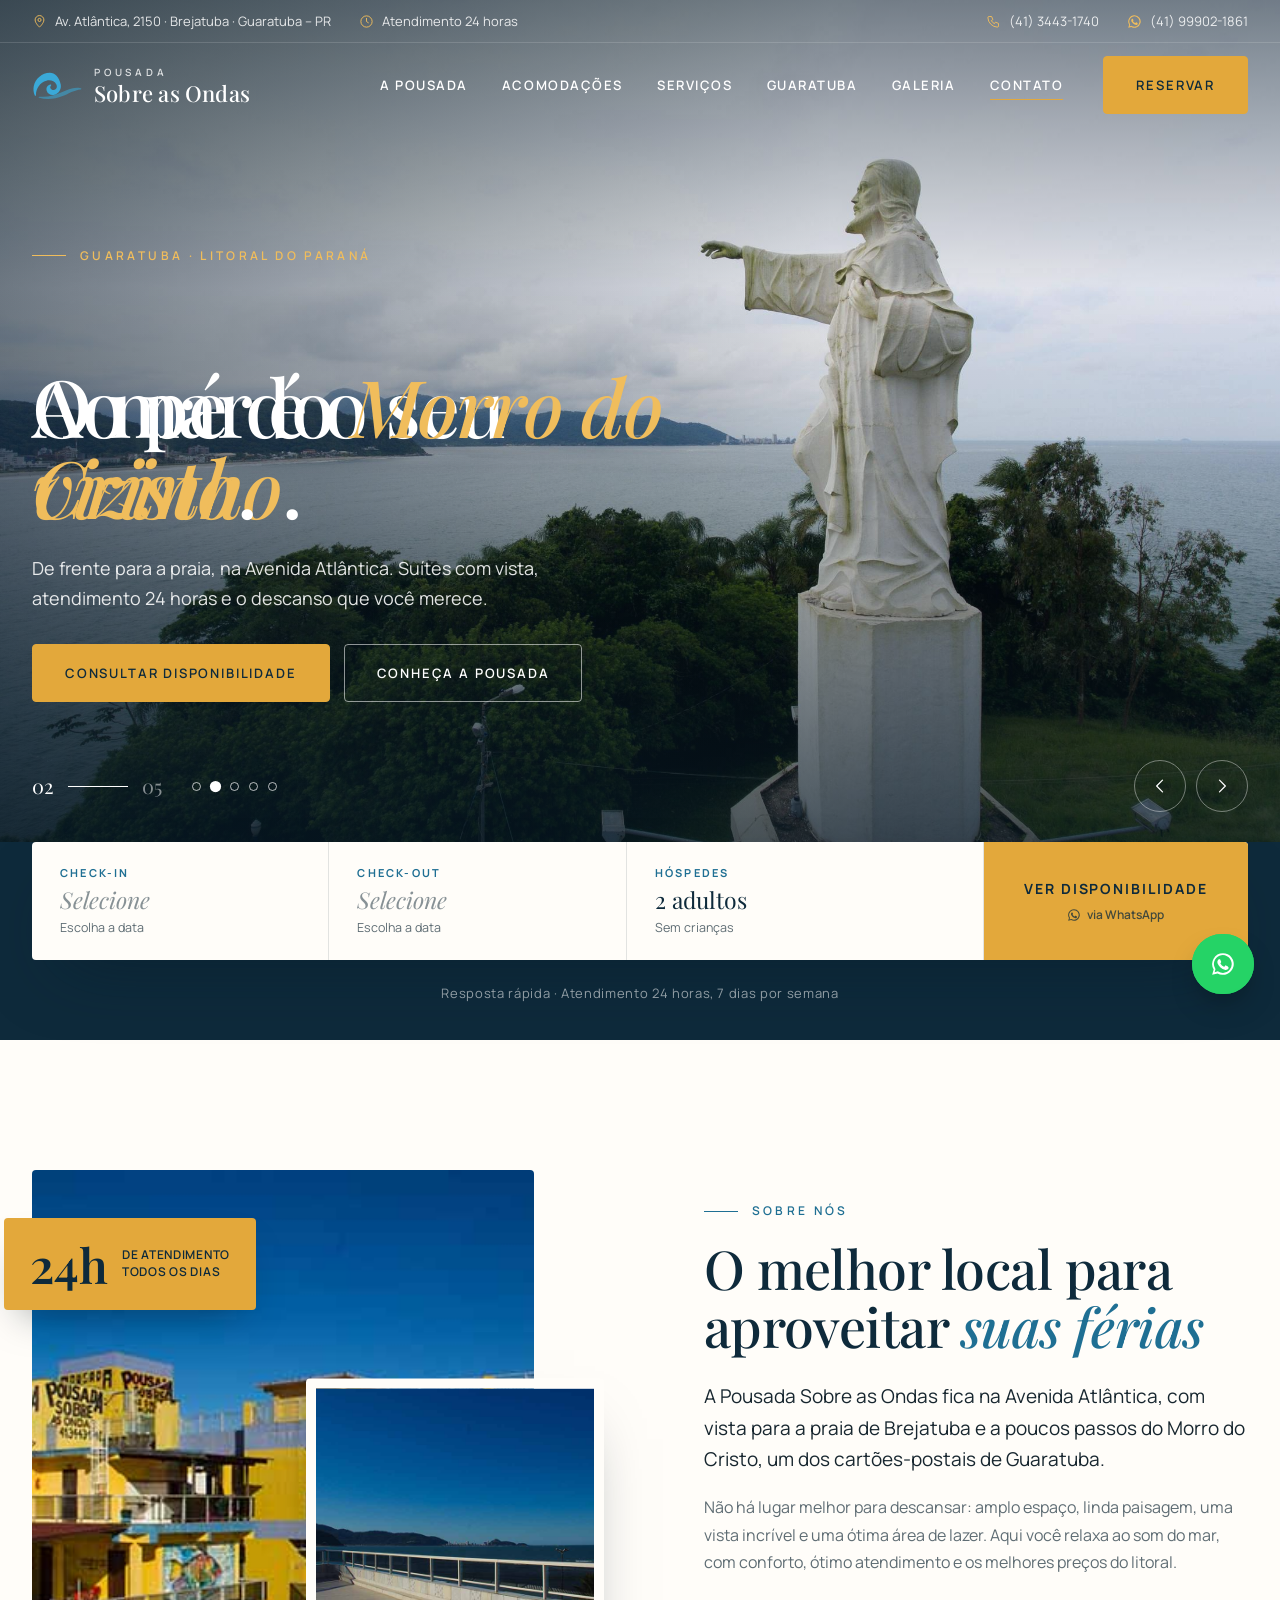
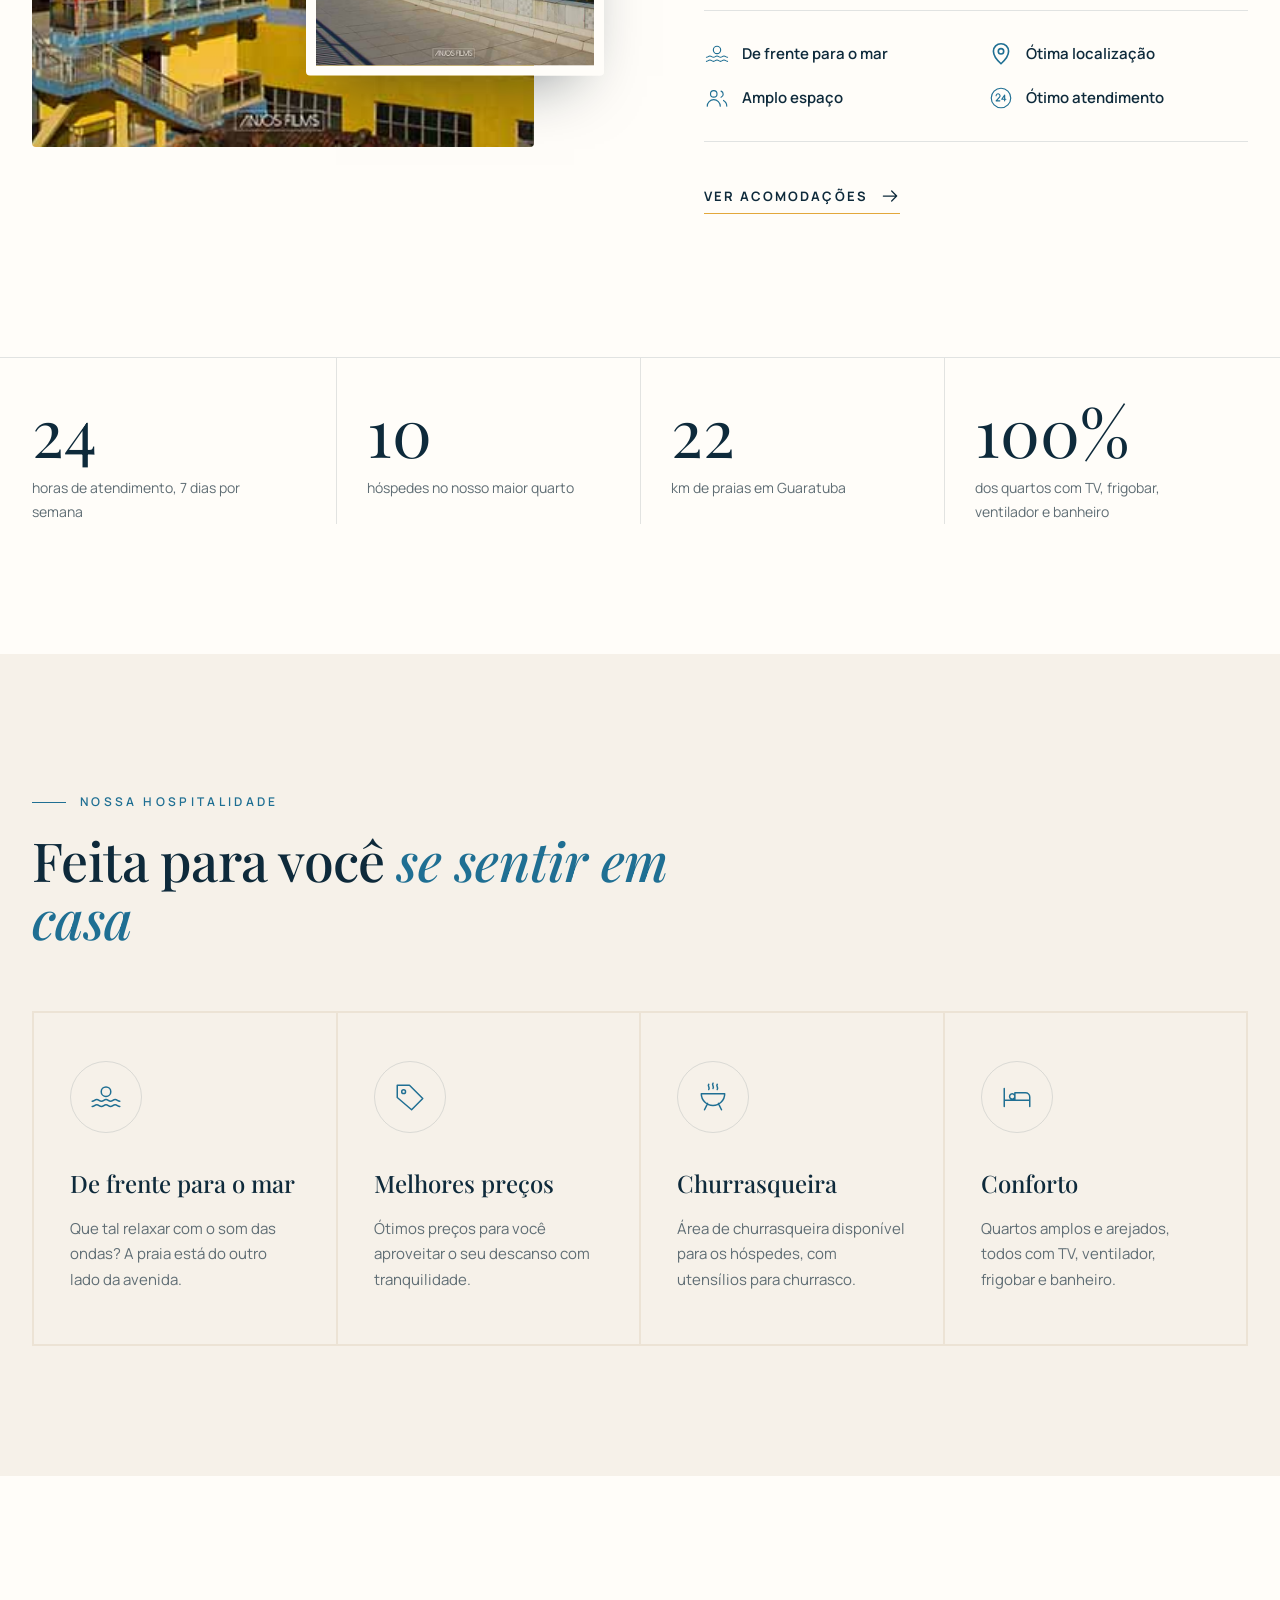
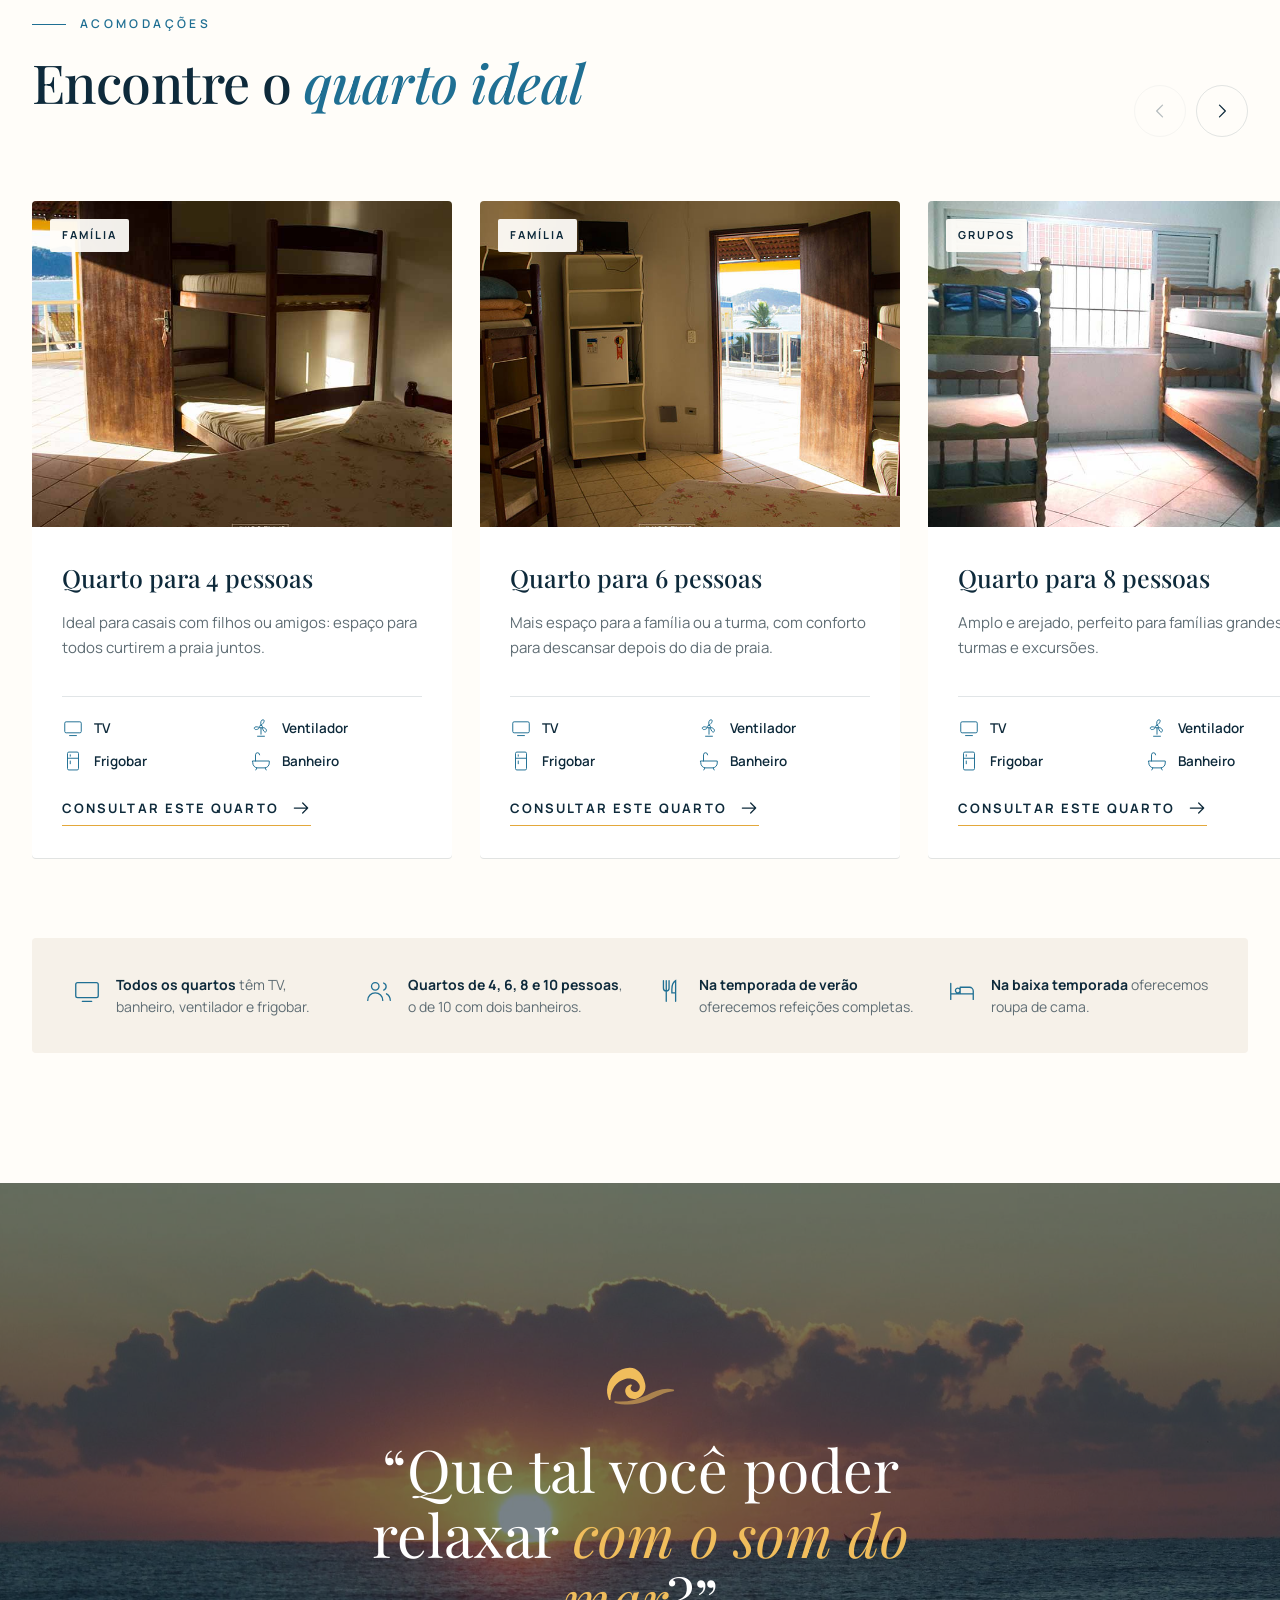
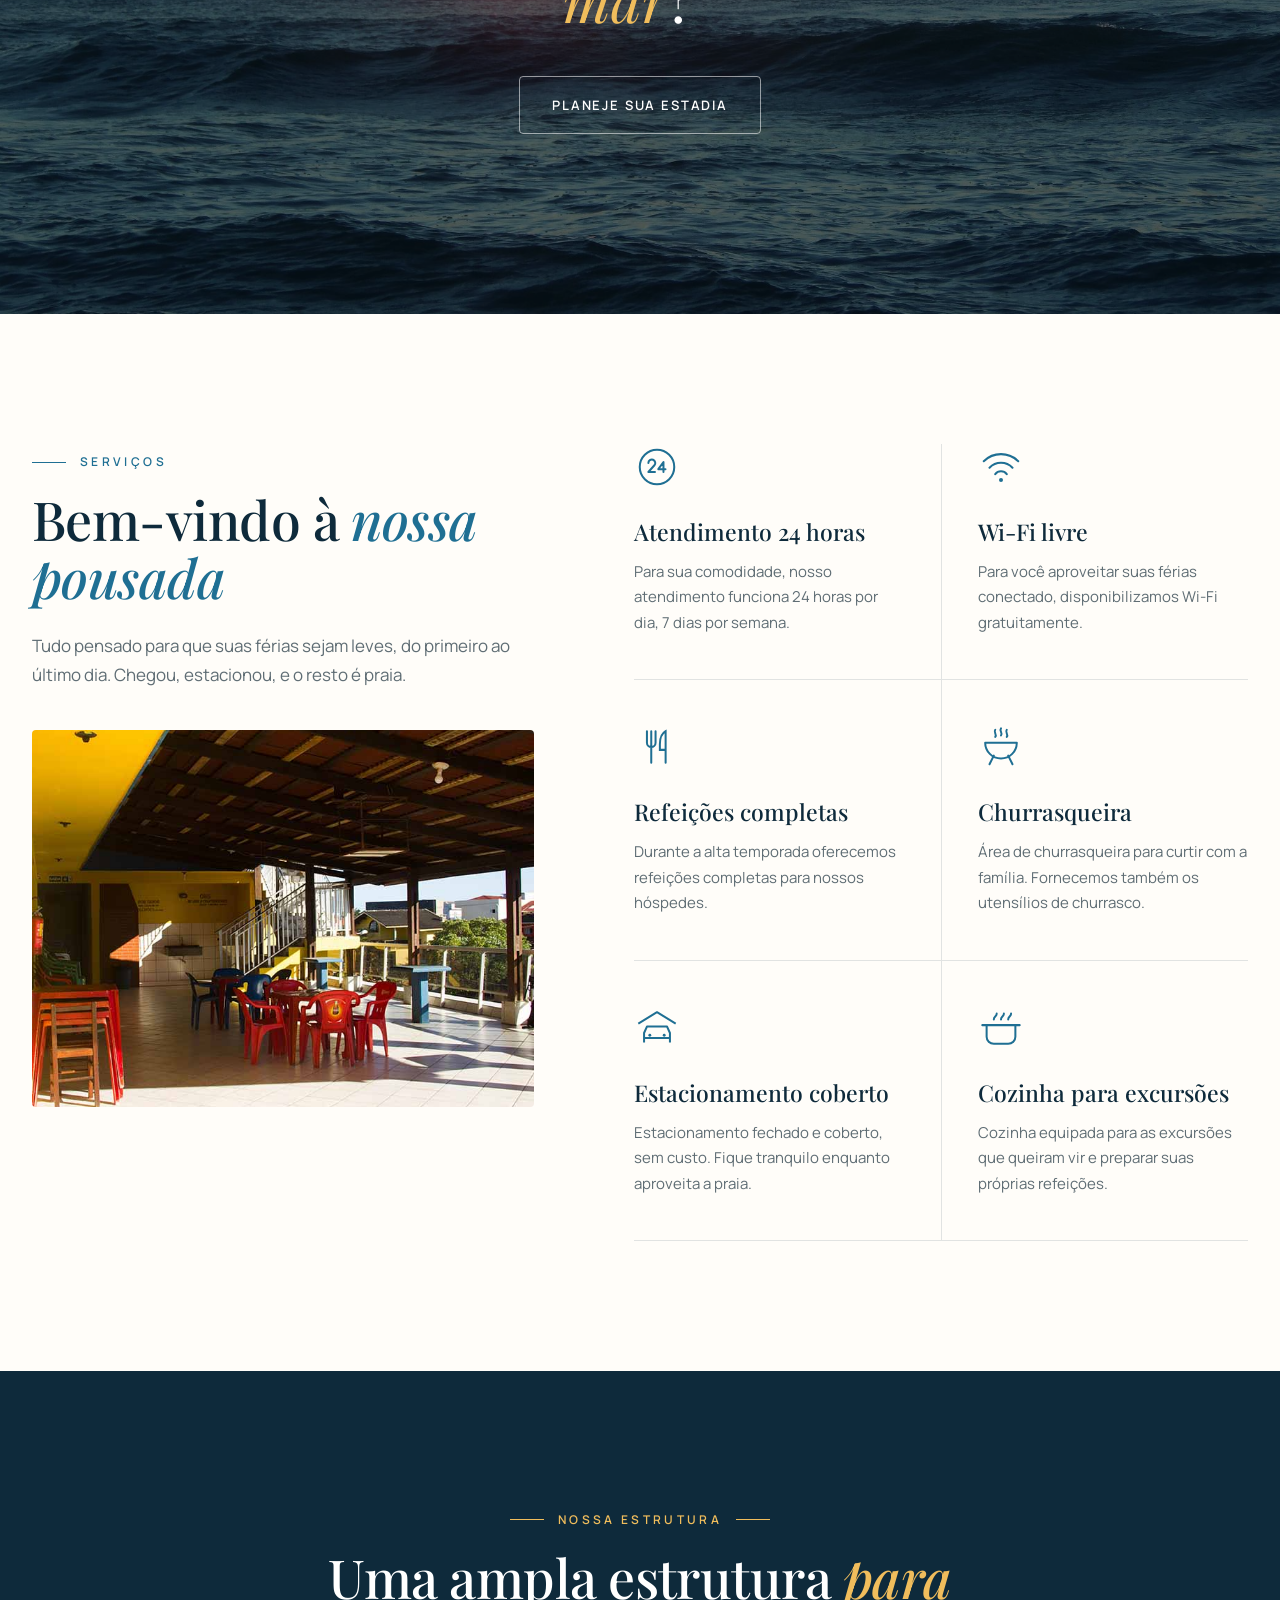
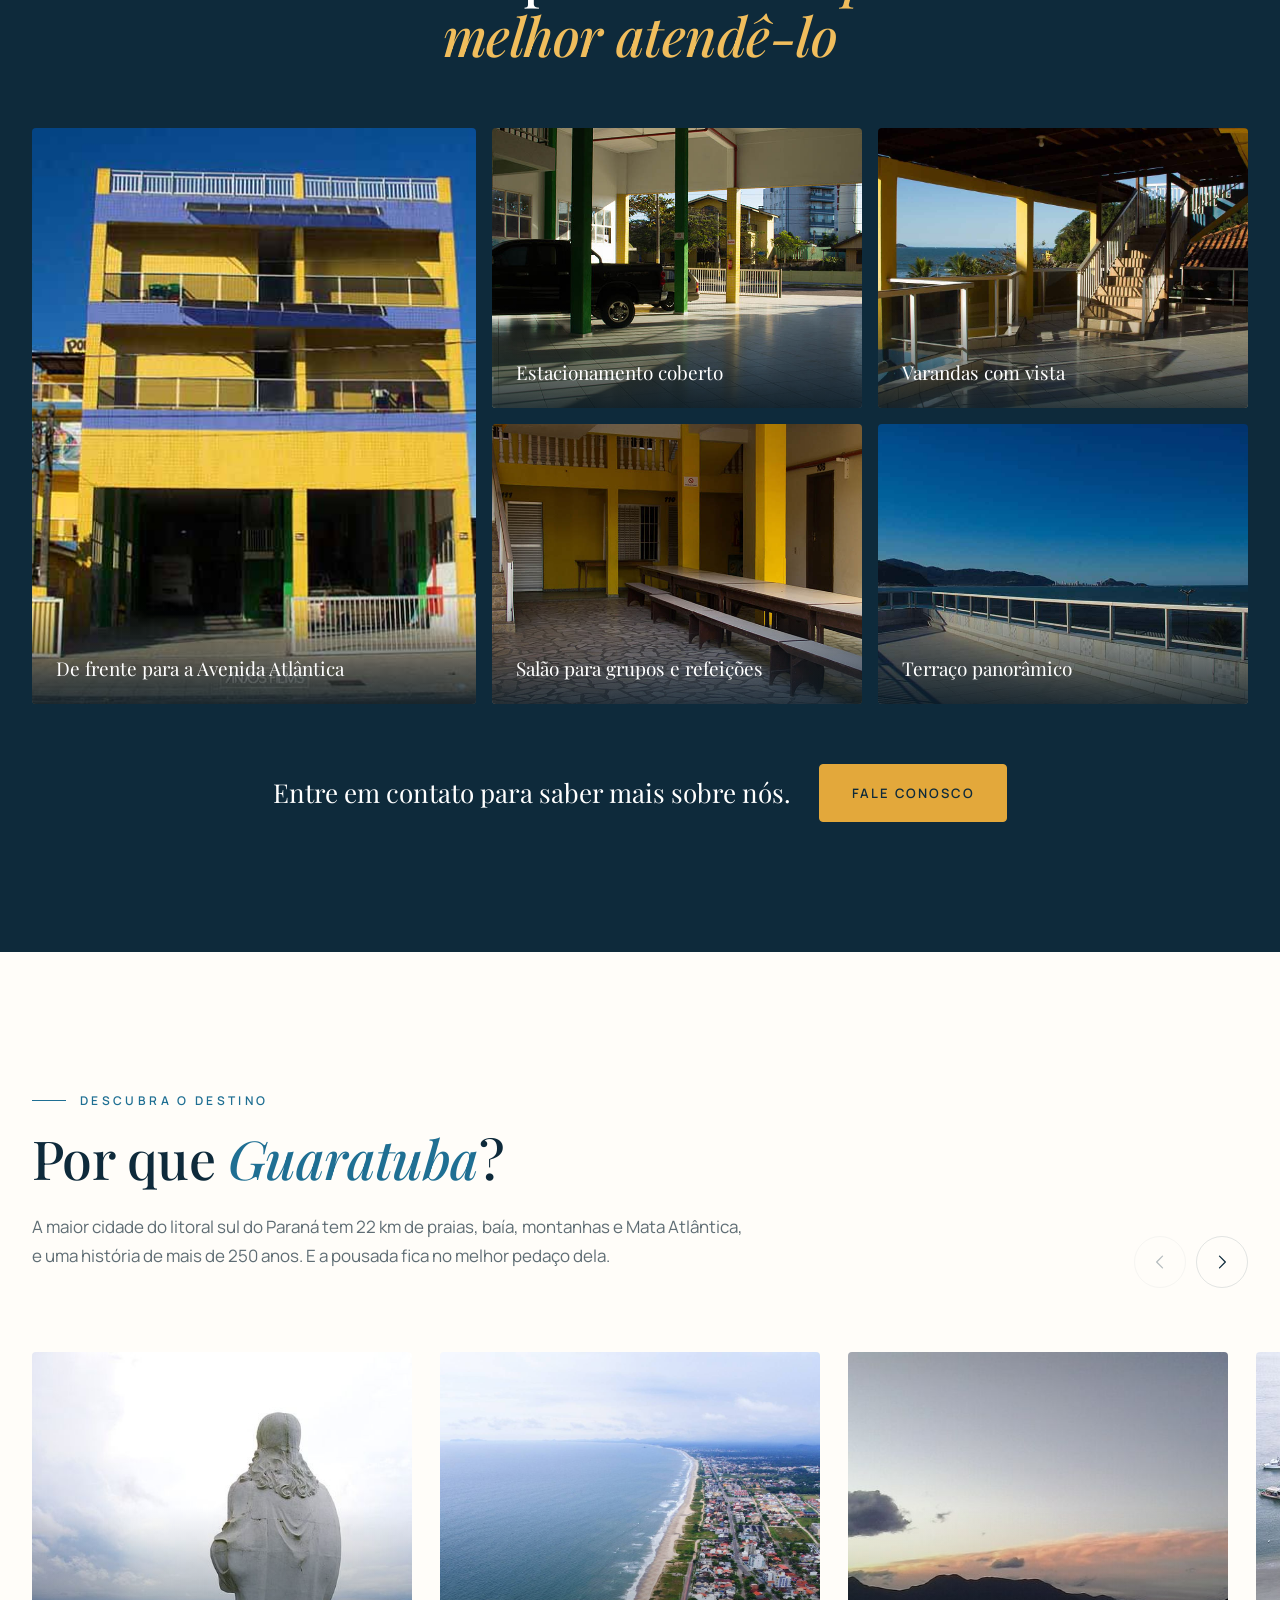
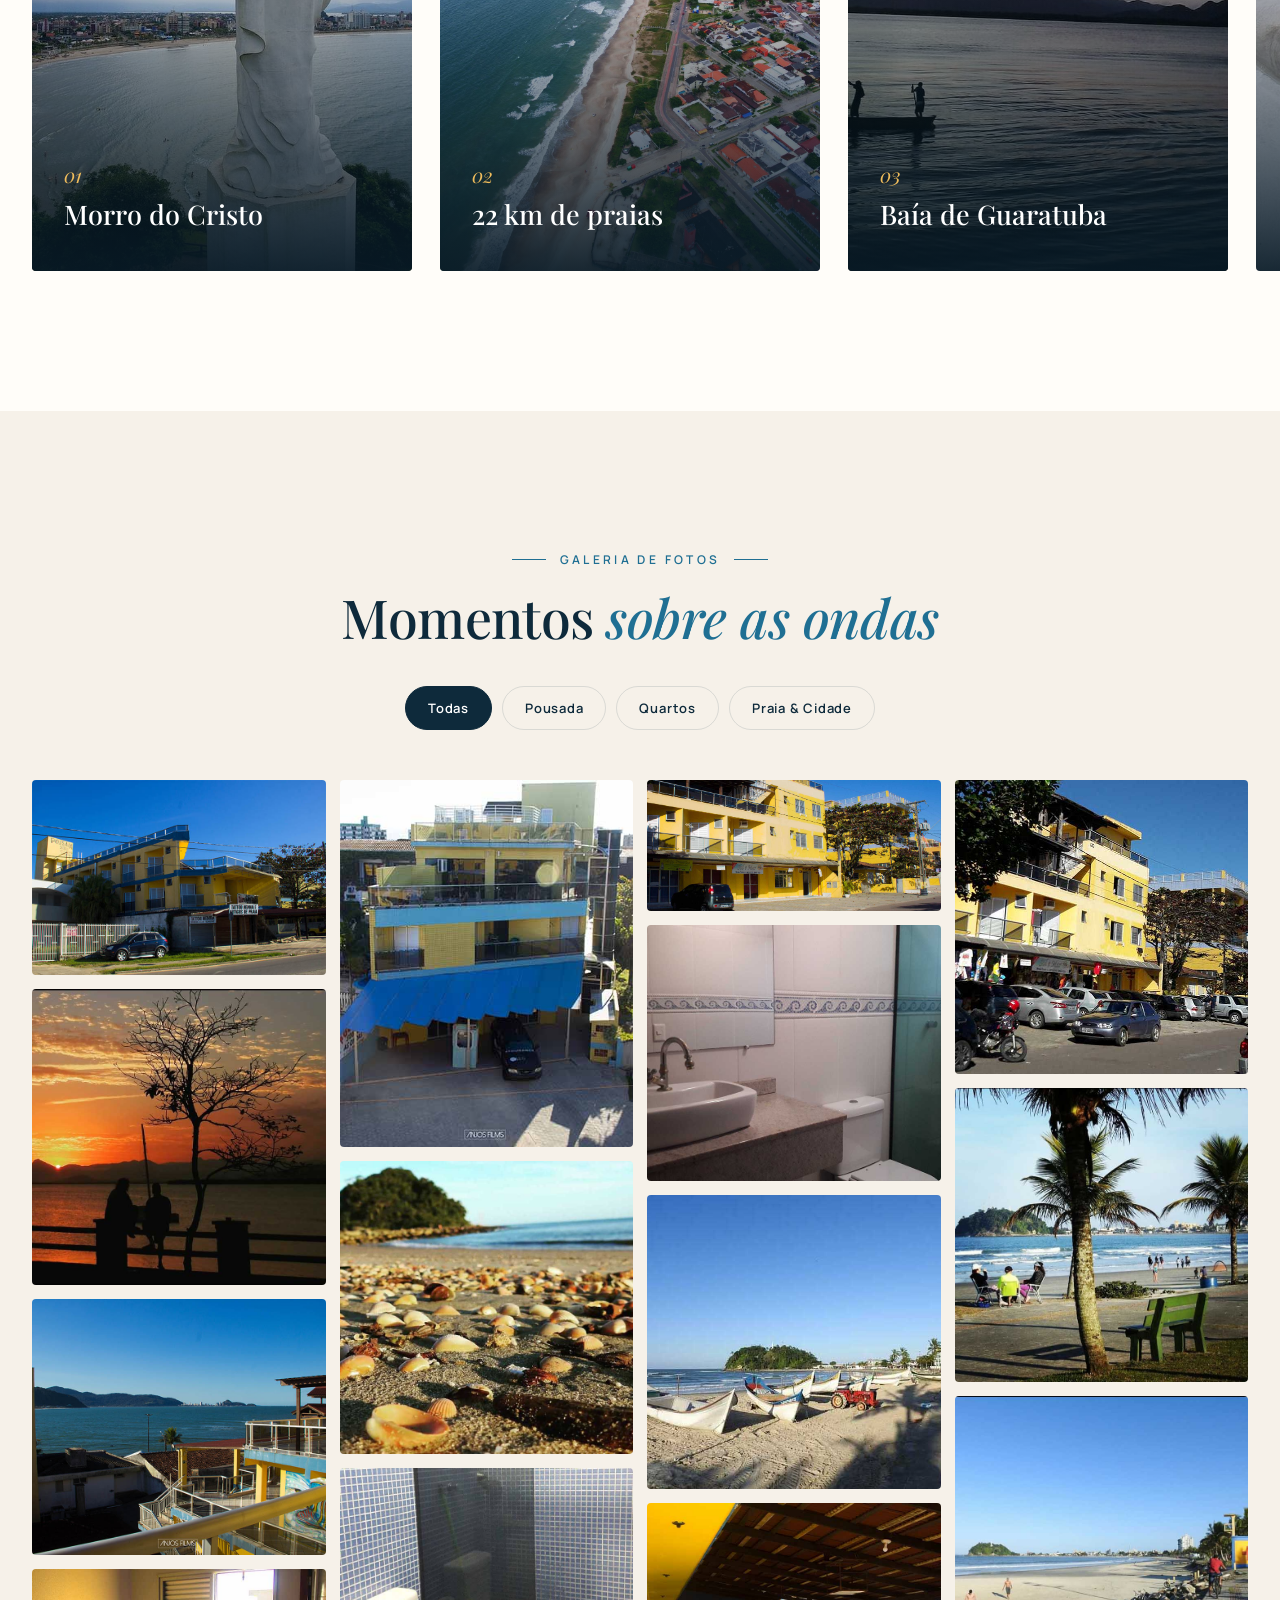
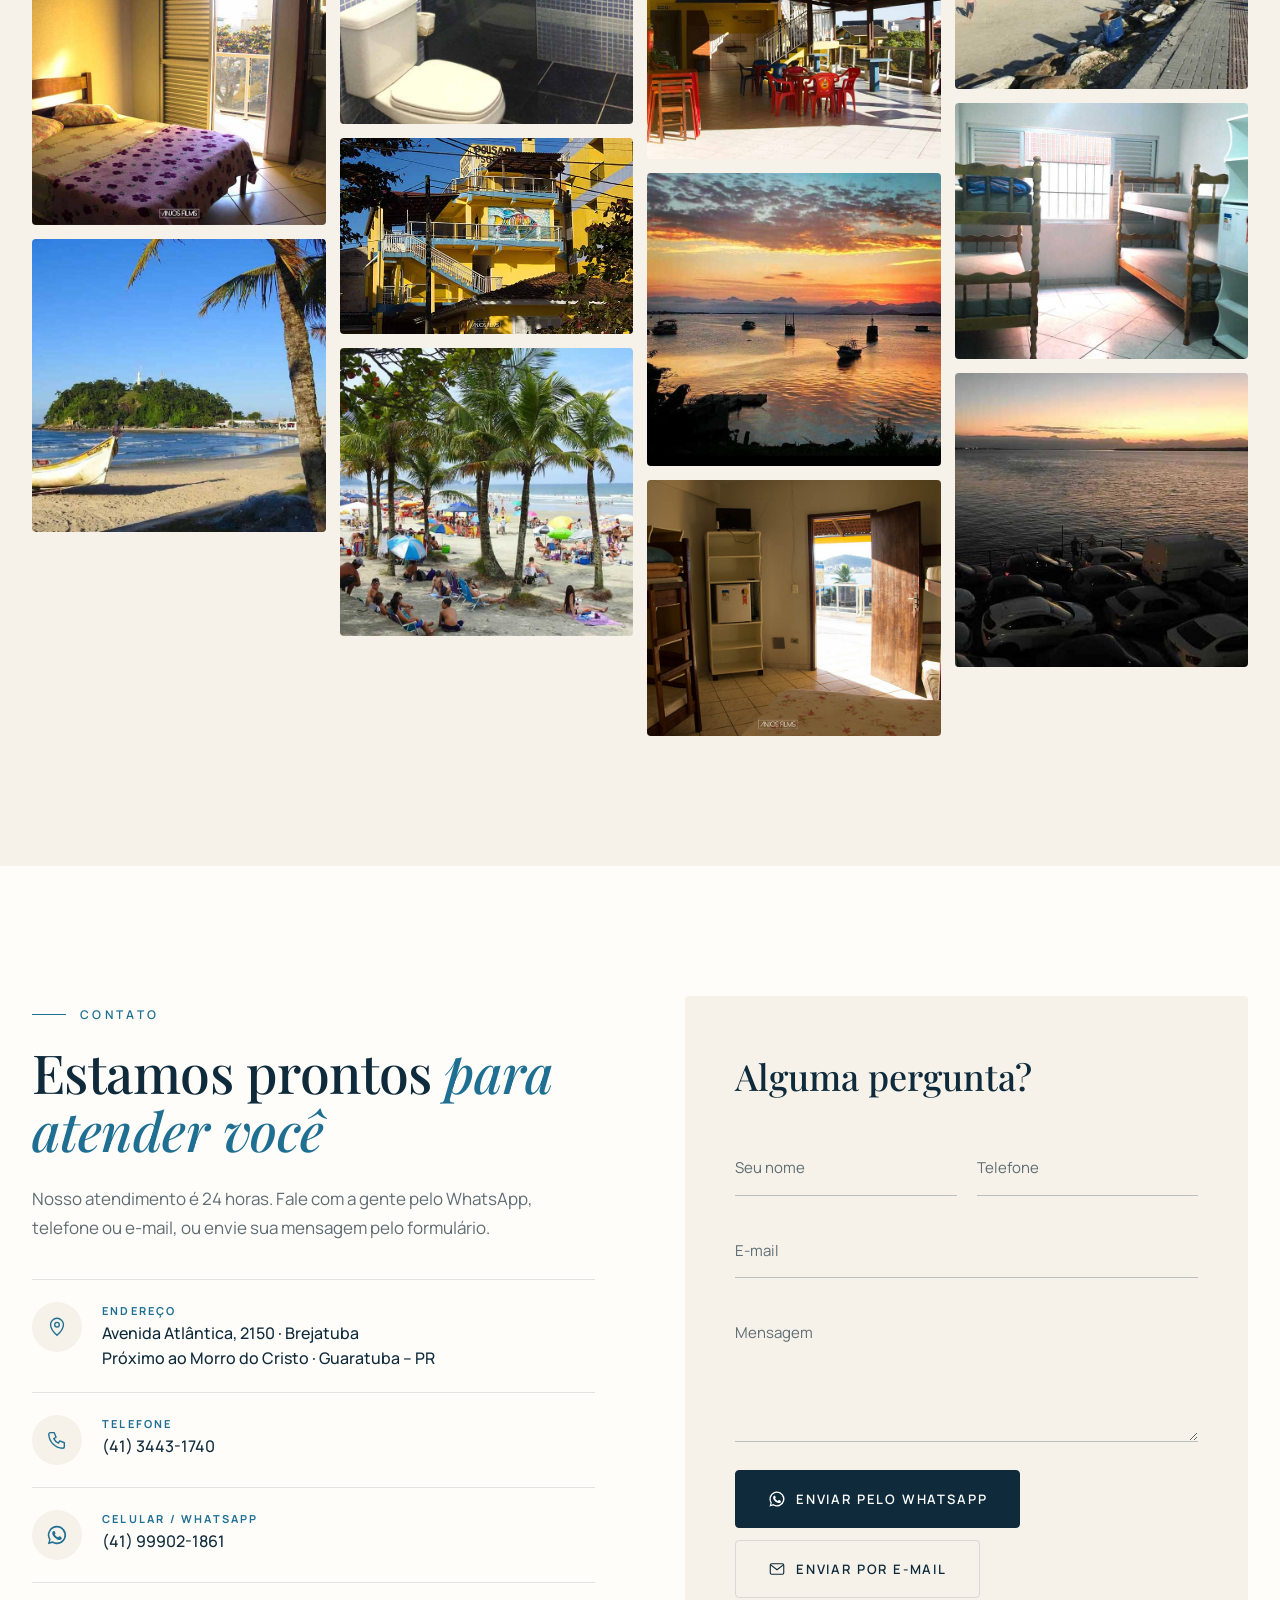
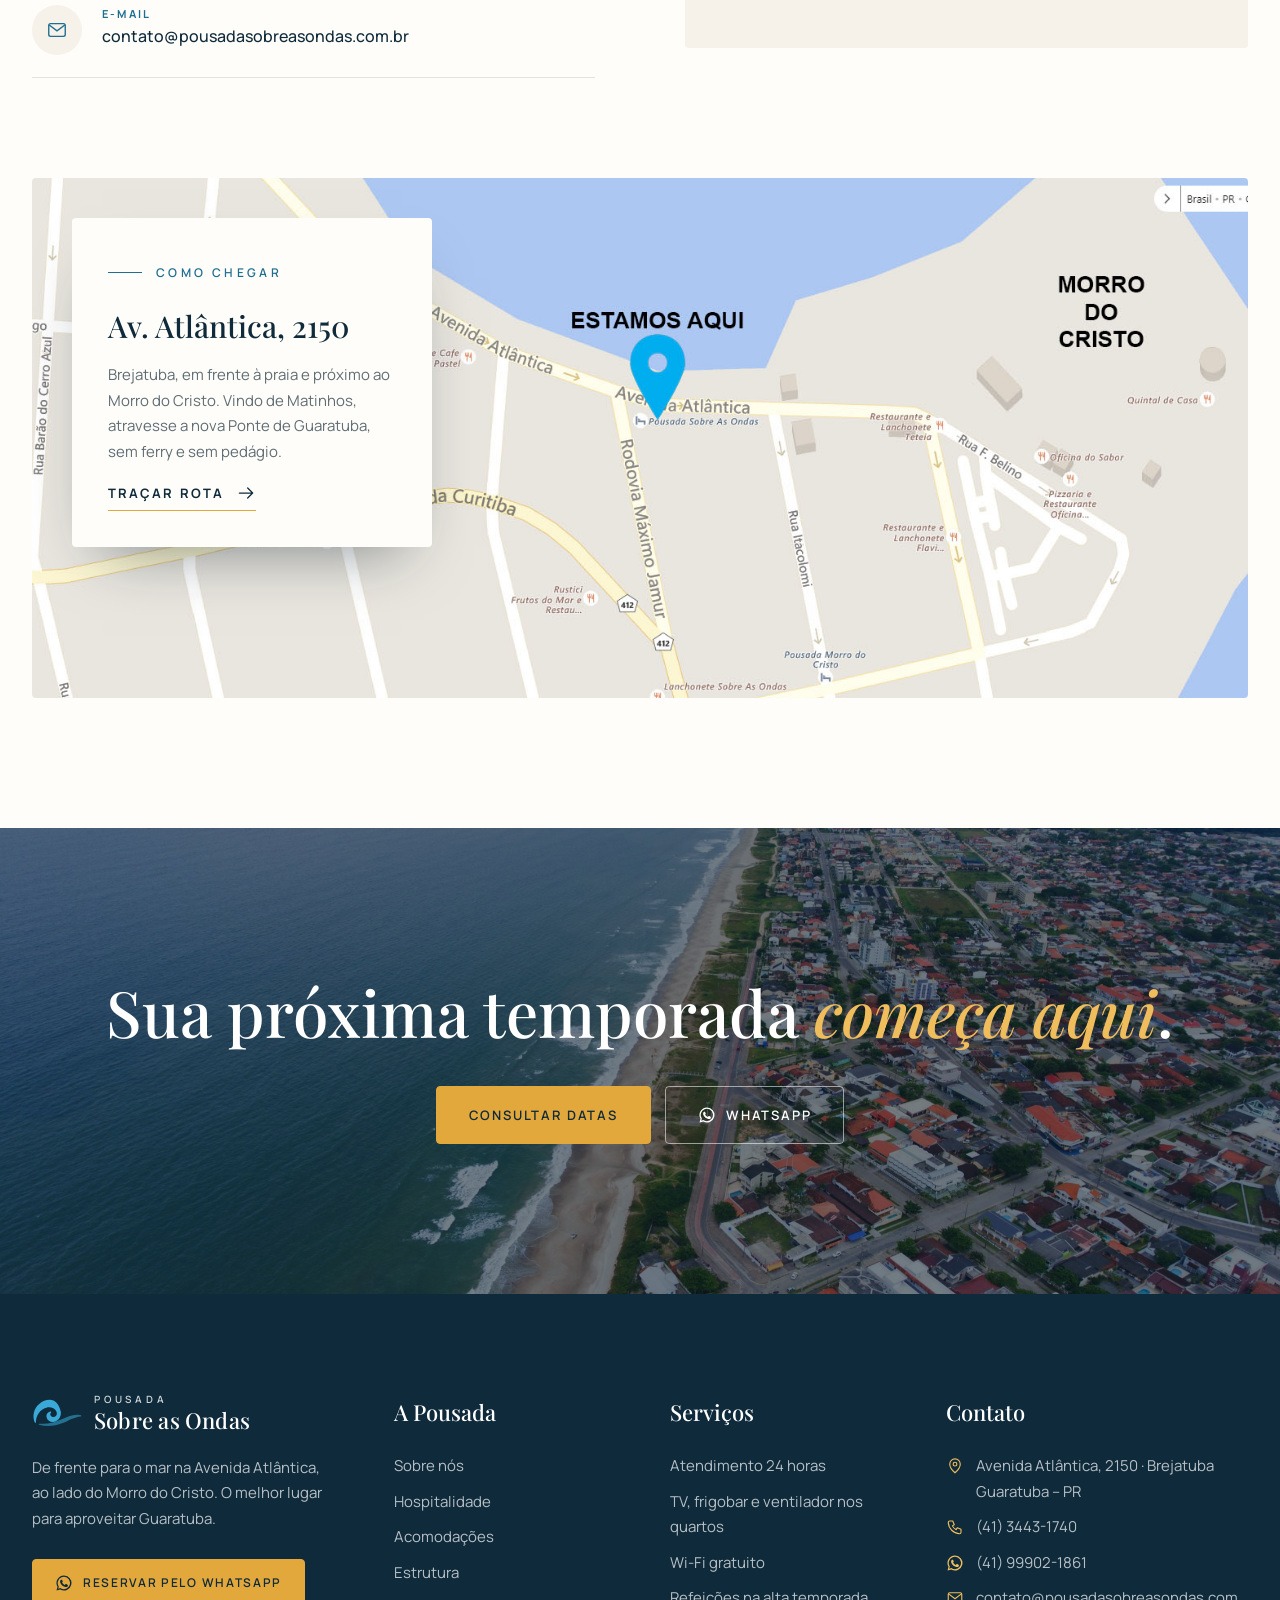
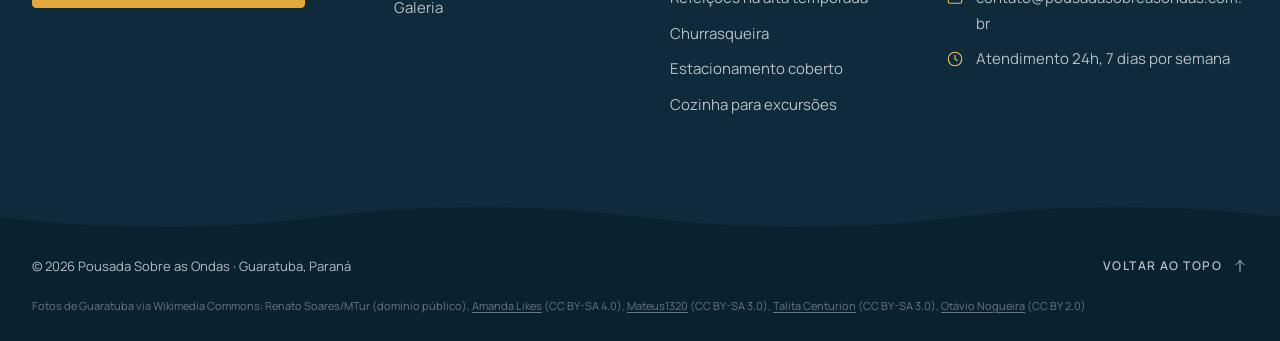
==== index.html @ 65988536 "Site da Pousada Sobre as Ondas Site estático (HTML/CSS/JS) com banner em carrossel, reserva pelo Wha" ====
<!doctype html>
<html lang="pt-BR">
<head>
  <meta charset="utf-8">
  <meta name="viewport" content="width=device-width, initial-scale=1">
  <title>Pousada Sobre as Ondas · Frente para o mar em Guaratuba, PR</title>
  <meta name="description" content="Pousada Sobre as Ondas: de frente para o mar na Avenida Atlântica, Brejatuba, Guaratuba – PR. Suítes com vista para o mar, quartos para 4, 6, 8 e 10 pessoas com TV, frigobar e ventilador, atendimento 24 horas, Wi-Fi grátis, churrasqueira e estacionamento coberto.">
  <meta name="keywords" content="pousada guaratuba, pousada frente para o mar, hospedagem guaratuba, brejatuba, morro do cristo, litoral do paraná">
  <meta name="theme-color" content="#0e2a3b">

  <meta property="og:type" content="website">
  <meta property="og:locale" content="pt_BR">
  <meta property="og:title" content="Pousada Sobre as Ondas · Guaratuba, PR">
  <meta property="og:description" content="De frente para o mar, ao lado do Morro do Cristo. Suítes com vista, atendimento 24h e o melhor de Guaratuba.">
  <meta property="og:url" content="https://www.pousadasobreasondas.com.br/">
  <meta property="og:image" content="https://www.pousadasobreasondas.com.br/images/place/img-2.jpg">

  <link rel="icon" href="images/favicon.ico">
  <link rel="apple-touch-icon" href="images/apple-touch-icon_144x144.png">

  <link rel="preconnect" href="https://fonts.googleapis.com">
  <link rel="preconnect" href="https://fonts.gstatic.com" crossorigin>
  <link href="https://fonts.googleapis.com/css2?family=Playfair+Display:ital,wght@0,400;0,500;0,600;1,400;1,500&family=Manrope:wght@300;400;500;600;700&display=swap" rel="stylesheet">
  <link rel="stylesheet" href="assets/css/style.css">

  <script type="application/ld+json">
  {
    "@context": "https://schema.org",
    "@type": "LodgingBusiness",
    "name": "Pousada Sobre as Ondas",
    "url": "https://www.pousadasobreasondas.com.br/",
    "image": "https://www.pousadasobreasondas.com.br/images/place/img-2.jpg",
    "email": "contato@pousadasobreasondas.com.br",
    "telephone": ["+55 41 3443-1740", "+55 41 99902-1861"],
    "address": {
      "@type": "PostalAddress",
      "streetAddress": "Avenida Atlântica, 2150 – Brejatuba",
      "addressLocality": "Guaratuba",
      "addressRegion": "PR",
      "addressCountry": "BR"
    },
    "openingHours": "Mo-Su 00:00-23:59",
    "amenityFeature": [
      {"@type": "LocationFeatureSpecification", "name": "Wi-Fi gratuito", "value": true},
      {"@type": "LocationFeatureSpecification", "name": "Estacionamento coberto gratuito", "value": true},
      {"@type": "LocationFeatureSpecification", "name": "Churrasqueira", "value": true},
      {"@type": "LocationFeatureSpecification", "name": "Atendimento 24 horas", "value": true},
      {"@type": "LocationFeatureSpecification", "name": "TV no quarto", "value": true},
      {"@type": "LocationFeatureSpecification", "name": "Frigobar", "value": true},
      {"@type": "LocationFeatureSpecification", "name": "Ventilador", "value": true}
    ]
  }
  </script>
</head>
<body>

  <!-- ============ Preloader ============ -->
  <div class="preloader" aria-hidden="true">
    <div class="preloader__inner">
      <svg class="wave-mark" viewBox="0 0 64 40"><use href="#wave"/></svg>
      <span>Sobre as Ondas</span>
    </div>
  </div>

  <!-- SVG sprite -->
  <svg width="0" height="0" style="position:absolute" aria-hidden="true">
    <symbol id="wave" viewBox="0 0 64 40">
      <path fill="currentColor" d="M22.6 4.2C12.9 4.5 4.4 11.6 2.3 21.2c-.9 4.2-.4 8.4 1.3 12.1.4.8 1.5.6 1.5-.3-.2-8.6 5.1-16.4 13.4-18.6 5.1-1.4 10.4.6 12.7 4.8 1.4 2.6.4 5.8-2.2 6.9-2 .9-4.4.1-5.3-1.9-.5-1.1-.3-2.5.6-3.3.6-.5.2-1.5-.6-1.4-3.5.4-5.9 3.9-5 7.4 1.1 4.3 5.6 6.7 9.9 5.6 5.9-1.5 9.5-7.7 8.1-13.6C34.9 9.5 28.9 4 22.6 4.2z"/>
      <path fill="currentColor" opacity=".55" d="M9 36.4c9.8 2.6 20.6 1.8 30.2-2.2 7.6-3.2 15.1-8 23.3-8.6.9-.1 1-1.3.1-1.5-8.6-2.2-17 1.6-24.6 5.2-9 4.2-18.7 6.8-28.7 5.6-.8-.1-1.1 1.2-.3 1.5z"/>
    </symbol>
    <symbol id="i-arrow" viewBox="0 0 24 24"><path fill="none" stroke="currentColor" stroke-width="1.5" stroke-linecap="round" stroke-linejoin="round" d="M4 12h16M14 6l6 6-6 6"/></symbol>
    <symbol id="i-chev-l" viewBox="0 0 24 24"><path fill="none" stroke="currentColor" stroke-width="1.5" stroke-linecap="round" stroke-linejoin="round" d="M15 5l-7 7 7 7"/></symbol>
    <symbol id="i-chev-r" viewBox="0 0 24 24"><path fill="none" stroke="currentColor" stroke-width="1.5" stroke-linecap="round" stroke-linejoin="round" d="M9 5l7 7-7 7"/></symbol>
    <symbol id="i-pin" viewBox="0 0 24 24"><path fill="none" stroke="currentColor" stroke-width="1.5" d="M12 21s-7-6.2-7-11.5A7 7 0 0 1 19 9.5C19 14.8 12 21 12 21z"/><circle cx="12" cy="9.5" r="2.5" fill="none" stroke="currentColor" stroke-width="1.5"/></symbol>
    <symbol id="i-phone" viewBox="0 0 24 24"><path fill="none" stroke="currentColor" stroke-width="1.5" stroke-linejoin="round" d="M5 4h4l2 5-2.5 1.5a11 11 0 0 0 5 5L15 13l5 2v4a2 2 0 0 1-2 2A16 16 0 0 1 3 6a2 2 0 0 1 2-2z"/></symbol>
    <symbol id="i-mail" viewBox="0 0 24 24"><rect x="3" y="5" width="18" height="14" rx="2" fill="none" stroke="currentColor" stroke-width="1.5"/><path fill="none" stroke="currentColor" stroke-width="1.5" d="M3.5 6.5l8.5 6.5 8.5-6.5"/></symbol>
    <symbol id="i-clock" viewBox="0 0 24 24"><circle cx="12" cy="12" r="9" fill="none" stroke="currentColor" stroke-width="1.5"/><path fill="none" stroke="currentColor" stroke-width="1.5" stroke-linecap="round" d="M12 7v5l3 2"/></symbol>
    <symbol id="i-wa" viewBox="0 0 24 24"><path fill="currentColor" d="M12 2a10 10 0 0 0-8.6 15.1L2 22l5-1.3A10 10 0 1 0 12 2zm0 18.2c-1.6 0-3.1-.4-4.4-1.2l-.3-.2-3 .8.8-2.9-.2-.3A8.2 8.2 0 1 1 12 20.2zm4.5-6.1c-.2-.1-1.5-.7-1.7-.8-.2-.1-.4-.1-.6.1l-.8 1c-.1.2-.3.2-.5.1a6.7 6.7 0 0 1-3.3-2.9c-.2-.4.2-.4.7-1.3.1-.2 0-.3 0-.4l-.8-1.8c-.2-.5-.4-.4-.6-.4h-.5c-.2 0-.4.1-.7.3-.2.3-.9.9-.9 2.2s.9 2.5 1 2.7c.1.2 1.8 2.8 4.4 3.9 1.6.7 2.3.8 3.1.6.5-.1 1.5-.6 1.7-1.2.2-.6.2-1.1.2-1.2-.1-.1-.3-.2-.7-.3z"/></symbol>
    <symbol id="i-wifi" viewBox="0 0 32 32"><path fill="none" stroke="currentColor" stroke-width="1.4" stroke-linecap="round" d="M4 12a17 17 0 0 1 24 0M8 16.5a11 11 0 0 1 16 0M12 21a5 5 0 0 1 8 0"/><circle cx="16" cy="25" r="1.4" fill="currentColor"/></symbol>
    <symbol id="i-24" viewBox="0 0 32 32"><circle cx="16" cy="16" r="12" fill="none" stroke="currentColor" stroke-width="1.4"/><path fill="none" stroke="currentColor" stroke-width="1.4" stroke-linecap="round" stroke-linejoin="round" d="M10 13.2a2.4 2.4 0 1 1 4.2 1.6L10 19.5h4.6M20.5 19.5v-7l-3.6 5h5"/></symbol>
    <symbol id="i-meal" viewBox="0 0 32 32"><path fill="none" stroke="currentColor" stroke-width="1.4" stroke-linecap="round" d="M9 5v8a3 3 0 0 0 6 0V5M12 5v22M22 27V5c-2.8 1.6-4 5-4 9v4h4"/></symbol>
    <symbol id="i-grill" viewBox="0 0 32 32"><path fill="none" stroke="currentColor" stroke-width="1.4" stroke-linecap="round" stroke-linejoin="round" d="M5 13h22a11 11 0 0 1-22 0zM11 22l-3 6M21 22l3 6M12 4c-1.5 2 1.5 3 0 5M16 3c-1.5 2 1.5 3 0 5M20 4c-1.5 2 1.5 3 0 5"/></symbol>
    <symbol id="i-car" viewBox="0 0 32 32"><path fill="none" stroke="currentColor" stroke-width="1.4" stroke-linejoin="round" d="M3 13L16 5l13 8M7 26v-6.5l2-4.5h14l2 4.5V26M7 23h18"/><circle cx="11" cy="21" r="1" fill="currentColor"/><circle cx="21" cy="21" r="1" fill="currentColor"/></symbol>
    <symbol id="i-pot" viewBox="0 0 32 32"><path fill="none" stroke="currentColor" stroke-width="1.4" stroke-linecap="round" stroke-linejoin="round" d="M6 14h20v8a5 5 0 0 1-5 5H11a5 5 0 0 1-5-5zM3 14h3M26 14h3M11 10c0-2 2-2 2-4M16 10c0-2 2-2 2-4M21 10c0-2 2-2 2-4"/></symbol>
    <symbol id="i-sea" viewBox="0 0 32 32"><path fill="none" stroke="currentColor" stroke-width="1.4" stroke-linecap="round" d="M3 20c2.2 0 2.2-1.6 4.3-1.6S9.5 20 11.7 20s2.2-1.6 4.3-1.6 2.2 1.6 4.3 1.6 2.2-1.6 4.3-1.6S26.8 20 29 20M3 25c2.2 0 2.2-1.6 4.3-1.6S9.5 25 11.7 25s2.2-1.6 4.3-1.6 2.2 1.6 4.3 1.6 2.2-1.6 4.3-1.6S26.8 25 29 25"/><circle cx="16" cy="11" r="4.5" fill="none" stroke="currentColor" stroke-width="1.4"/></symbol>
    <symbol id="i-tag" viewBox="0 0 32 32"><path fill="none" stroke="currentColor" stroke-width="1.4" stroke-linejoin="round" d="M4 16.5V5h11.5L28 17.5 17.5 28z"/><circle cx="10" cy="11" r="1.8" fill="none" stroke="currentColor" stroke-width="1.4"/></symbol>
    <symbol id="i-bed" viewBox="0 0 32 32"><path fill="none" stroke="currentColor" stroke-width="1.4" stroke-linecap="round" stroke-linejoin="round" d="M4 25V8M4 19h24v6M28 19v-3a4 4 0 0 0-4-4H14v7M9 15.5a2.5 2.5 0 1 0 0-.01"/></symbol>
    <symbol id="i-bath" viewBox="0 0 32 32"><path fill="none" stroke="currentColor" stroke-width="1.4" stroke-linecap="round" stroke-linejoin="round" d="M4 16h24v3a7 7 0 0 1-7 7H11a7 7 0 0 1-7-7zM8 16V7a3 3 0 0 1 6 0M10 26l-1.5 3M22 26l1.5 3"/></symbol>
    <symbol id="i-tv" viewBox="0 0 32 32"><rect x="4" y="7" width="24" height="16" rx="2" fill="none" stroke="currentColor" stroke-width="1.4"/><path fill="none" stroke="currentColor" stroke-width="1.4" stroke-linecap="round" d="M11 27h10"/></symbol>
    <symbol id="i-fan" viewBox="0 0 32 32"><circle cx="16" cy="14" r="2" fill="none" stroke="currentColor" stroke-width="1.4"/><path fill="none" stroke="currentColor" stroke-width="1.4" stroke-linejoin="round" d="M16 12c-1-4 0-8 3-8 2.5 0 2.5 4-3 8zM18 15c4 .6 7 3.4 5.6 6-1.2 2.2-4.6.4-5.6-6zM14 15.4c-2.6 3-6.5 4-7.6 1.4-1-2.3 2.6-3.6 7.6-1.4z"/><path fill="none" stroke="currentColor" stroke-width="1.4" stroke-linecap="round" d="M16 16v9M11 28h10"/></symbol>
    <symbol id="i-fridge" viewBox="0 0 32 32"><rect x="8" y="3" width="16" height="26" rx="2" fill="none" stroke="currentColor" stroke-width="1.4"/><path fill="none" stroke="currentColor" stroke-width="1.4" stroke-linecap="round" d="M8 12h16M12 7v2M12 16v4"/></symbol>
    <symbol id="i-users" viewBox="0 0 32 32"><circle cx="12" cy="11" r="4" fill="none" stroke="currentColor" stroke-width="1.4"/><path fill="none" stroke="currentColor" stroke-width="1.4" stroke-linecap="round" d="M4 26a8 8 0 0 1 16 0M21 7.5a4 4 0 0 1 0 7.5M24 19a8 8 0 0 1 4 7"/></symbol>
  </svg>

  <!-- ============ Header ============ -->
  <header class="site-header" id="top">
    <div class="topbar">
      <div class="container topbar__inner">
        <span class="topbar__item"><svg><use href="#i-pin"/></svg>Av. Atlântica, 2150 · Brejatuba · Guaratuba – PR</span>
        <span class="topbar__item topbar__hide-sm"><svg><use href="#i-clock"/></svg>Atendimento 24 horas</span>
        <span class="topbar__spacer"></span>
        <a class="topbar__item" href="tel:+554134431740"><svg><use href="#i-phone"/></svg>(41) 3443-1740</a>
        <a class="topbar__item" href="https://api.whatsapp.com/send?phone=5541999021861" target="_blank" rel="noopener"><svg><use href="#i-wa"/></svg>(41) 99902-1861</a>
      </div>
    </div>

    <nav class="navbar" aria-label="Principal">
      <div class="container navbar__inner">
        <a href="#top" class="brand" aria-label="Pousada Sobre as Ondas — início">
          <svg class="brand__mark"><use href="#wave"/></svg>
          <span class="brand__text"><small>Pousada</small>Sobre as Ondas</span>
        </a>

        <ul class="nav-links">
          <li><a href="#sobre">A Pousada</a></li>
          <li><a href="#quartos">Acomodações</a></li>
          <li><a href="#servicos">Serviços</a></li>
          <li><a href="#guaratuba">Guaratuba</a></li>
          <li><a href="#galeria">Galeria</a></li>
          <li><a href="#contato">Contato</a></li>
        </ul>

        <a href="#reservar" class="btn btn--gold navbar__cta">Reservar</a>

        <button class="burger" aria-label="Abrir menu" aria-expanded="false" aria-controls="mobile-menu">
          <span></span><span></span>
        </button>
      </div>
    </nav>
  </header>

  <!-- Mobile menu -->
  <div class="mobile-menu" id="mobile-menu" aria-hidden="true">
    <ul>
      <li><a href="#sobre">A Pousada</a></li>
      <li><a href="#quartos">Acomodações</a></li>
      <li><a href="#servicos">Serviços</a></li>
      <li><a href="#guaratuba">Guaratuba</a></li>
      <li><a href="#galeria">Galeria</a></li>
      <li><a href="#contato">Contato</a></li>
    </ul>
    <div class="mobile-menu__foot">
      <a href="tel:+554134431740">(41) 3443-1740</a>
      <a href="https://api.whatsapp.com/send?phone=5541999021861" target="_blank" rel="noopener">WhatsApp (41) 99902-1861</a>
      <a href="#reservar" class="btn btn--gold">Reservar agora</a>
    </div>
  </div>

  <main>
    <!-- ============ Hero carousel ============ -->
    <section class="hero" aria-label="Destaques">
      <div class="hero__slides">
        <div class="hero__slide is-active" style="background-image:url('images/guaratuba/morro-do-cristo-aereo.jpg')"></div>
        <div class="hero__slide" style="background-image:url('images/guaratuba/cristo-morro.jpg')"></div>
        <div class="hero__slide" style="background-image:url('images/guaratuba/nascer-do-sol-praia.jpg')"></div>
        <div class="hero__slide" style="background-image:url('images/guaratuba/praia-guaruja.jpg')"></div>
        <div class="hero__slide" style="background-image:url('images/guaratuba/brejatuba-aereo.jpg')"></div>
      </div>
      <div class="hero__shade"></div>

      <div class="container hero__content">
        <p class="eyebrow eyebrow--light hero__eyebrow">Guaratuba · Litoral do Paraná</p>
        <div class="hero__titles">
          <h1 class="hero__title is-active">O mar é o seu <em>vizinho</em>.</h1>
          <h2 class="hero__title">Ao pé do <em>Morro do Cristo</em>.</h2>
          <h2 class="hero__title">Acorde com <em>vista para o mar</em>.</h2>
          <h2 class="hero__title">Espaço para <em>a família toda</em>.</h2>
          <h2 class="hero__title">O melhor lugar para <em>aproveitar Guaratuba</em>.</h2>
        </div>
        <p class="hero__lead">De frente para a praia, na Avenida Atlântica. Suítes com vista, atendimento 24 horas e o descanso que você merece.</p>
        <div class="hero__actions">
          <a href="#reservar" class="btn btn--gold">Consultar disponibilidade</a>
          <a href="#sobre" class="btn btn--ghost">Conheça a pousada</a>
        </div>
      </div>

      <div class="hero__controls container">
        <div class="hero__counter"><span class="hero__current">01</span><i></i><span class="hero__total">05</span></div>
        <div class="hero__dots" role="tablist" aria-label="Slides"></div>
        <div class="hero__arrows">
          <button class="icon-btn hero__prev" aria-label="Slide anterior"><svg><use href="#i-chev-l"/></svg></button>
          <button class="icon-btn hero__next" aria-label="Próximo slide"><svg><use href="#i-chev-r"/></svg></button>
        </div>
      </div>

      <a href="#reservar" class="hero__scroll" aria-label="Rolar para baixo"><span></span></a>
    </section>

    <!-- ============ Booking bar ============ -->
    <section class="booking" id="reservar" aria-label="Reserva">
      <div class="container">
        <form class="booking__form" id="booking-form">
          <button type="button" class="booking__field" data-open="dates" data-target="in" aria-haspopup="dialog" aria-expanded="false">
            <span class="booking__label">Check-in</span>
            <span class="booking__value" id="b-in-text"><em>Selecione</em></span>
            <span class="booking__sub" id="b-in-sub">Escolha a data</span>
          </button>
          <button type="button" class="booking__field" data-open="dates" data-target="out" aria-haspopup="dialog" aria-expanded="false">
            <span class="booking__label">Check-out</span>
            <span class="booking__value" id="b-out-text"><em>Selecione</em></span>
            <span class="booking__sub" id="b-out-sub">Escolha a data</span>
          </button>
          <button type="button" class="booking__field" data-open="guests" aria-haspopup="dialog" aria-expanded="false">
            <span class="booking__label">Hóspedes</span>
            <span class="booking__value" id="b-guests-text">2 adultos</span>
            <span class="booking__sub" id="b-guests-sub">Sem crianças</span>
          </button>
          <button type="submit" class="booking__submit">
            <span class="booking__submit-text">Ver disponibilidade</span>
            <span class="booking__submit-sub"><svg><use href="#i-wa"/></svg> via WhatsApp</span>
          </button>

          <!-- Calendário -->
          <div class="picker picker--dates" id="picker-dates" role="dialog" aria-label="Escolha as datas da estadia" hidden>
            <div class="picker__head">
              <button type="button" class="picker__nav" data-cal="prev" aria-label="Mês anterior"><svg><use href="#i-chev-l"/></svg></button>
              <p class="picker__hint" id="picker-hint">Selecione a data de check-in</p>
              <button type="button" class="picker__nav" data-cal="next" aria-label="Próximo mês"><svg><use href="#i-chev-r"/></svg></button>
            </div>
            <div class="picker__months" id="picker-months"></div>
            <div class="picker__legend">
              <span><i class="dot dot--holiday"></i>Feriado</span>
              <span><i class="dot dot--eve"></i>Véspera / emenda</span>
              <ul class="picker__holidays" id="picker-holidays"></ul>
            </div>
            <div class="picker__foot">
              <span class="picker__nights" id="picker-nights"></span>
              <button type="button" class="picker__clear" data-cal="clear">Limpar</button>
              <button type="button" class="btn btn--gold btn--sm" data-cal="done">Confirmar</button>
            </div>
          </div>

          <!-- Hóspedes -->
          <div class="picker picker--guests" id="picker-guests" role="dialog" aria-label="Número de hóspedes" hidden>
            <div class="stepper">
              <div><strong>Adultos</strong></div>
              <div class="stepper__ctrl">
                <button type="button" data-step="adults" data-dir="-1" aria-label="Menos adultos">−</button>
                <output id="b-adults">2</output>
                <button type="button" data-step="adults" data-dir="1" aria-label="Mais adultos">+</button>
              </div>
            </div>
            <div class="stepper">
              <div><strong>Crianças</strong></div>
              <div class="stepper__ctrl">
                <button type="button" data-step="kids" data-dir="-1" aria-label="Menos crianças">−</button>
                <output id="b-kids">0</output>
                <button type="button" data-step="kids" data-dir="1" aria-label="Mais crianças">+</button>
              </div>
            </div>
            <div class="kids-ages" id="kids-ages" hidden></div>
            <p class="picker__note">Quartos para 4, 6, 8 e 10 pessoas.</p>
            <div class="picker__foot">
              <button type="button" class="btn btn--gold btn--sm" data-guests="done">Pronto</button>
            </div>
          </div>
        </form>
        <p class="booking__note">Resposta rápida · Atendimento 24 horas, 7 dias por semana</p>
      </div>
    </section>

    <!-- ============ Sobre ============ -->
    <section class="about section" id="sobre">
      <div class="container about__grid">
        <div class="about__media reveal">
          <figure class="about__img about__img--main"><img src="images/gallery/home/img-4.jpg" alt="Fachada amarela da Pousada Sobre as Ondas na Avenida Atlântica" loading="lazy"></figure>
          <figure class="about__img about__img--float" data-parallax="-0.08"><img src="images/place/img-3.jpg" alt="Terraço com vista panorâmica para o mar" loading="lazy"></figure>
          <div class="about__badge">
            <strong>24h</strong>
            <span>de atendimento<br>todos os dias</span>
          </div>
        </div>

        <div class="about__text">
          <p class="eyebrow reveal">Sobre nós</p>
          <h2 class="title reveal">O melhor local para aproveitar <em>suas férias</em></h2>
          <p class="lead reveal">A Pousada Sobre as Ondas fica na Avenida Atlântica, com vista para a praia de Brejatuba e a poucos passos do Morro do Cristo, um dos cartões-postais de Guaratuba.</p>
          <p class="reveal">Não há lugar melhor para descansar: amplo espaço, linda paisagem, uma vista incrível e uma ótima área de lazer. Aqui você relaxa ao som do mar, com conforto, ótimo atendimento e os melhores preços do litoral.</p>

          <ul class="about__points reveal">
            <li><svg><use href="#i-sea"/></svg>De frente para o mar</li>
            <li><svg><use href="#i-pin"/></svg>Ótima localização</li>
            <li><svg><use href="#i-users"/></svg>Amplo espaço</li>
            <li><svg><use href="#i-24"/></svg>Ótimo atendimento</li>
          </ul>

          <a href="#quartos" class="link-arrow reveal">Ver acomodações <svg><use href="#i-arrow"/></svg></a>
        </div>
      </div>

      <div class="container stats">
        <div class="stat reveal"><strong data-count="24">0</strong><span>horas de atendimento, 7 dias por semana</span></div>
        <div class="stat reveal"><strong data-count="10">0</strong><span>hóspedes no nosso maior quarto</span></div>
        <div class="stat reveal"><strong data-count="22">0</strong><span>km de praias em Guaratuba</span></div>
        <div class="stat reveal"><strong data-count="100" data-suffix="%">0</strong><span>dos quartos com TV, frigobar, ventilador e banheiro</span></div>
      </div>
    </section>

    <!-- ============ Hospitalidade ============ -->
    <section class="hospitality section section--sand" id="hospitalidade">
      <div class="container">
        <header class="section-head">
          <p class="eyebrow reveal">Nossa hospitalidade</p>
          <h2 class="title reveal">Feita para você <em>se sentir em casa</em></h2>
        </header>

        <div class="features">
          <article class="feature reveal">
            <span class="feature__icon"><svg><use href="#i-sea"/></svg></span>
            <h3>De frente para o mar</h3>
            <p>Que tal relaxar com o som das ondas? A praia está do outro lado da avenida.</p>
          </article>
          <article class="feature reveal">
            <span class="feature__icon"><svg><use href="#i-tag"/></svg></span>
            <h3>Melhores preços</h3>
            <p>Ótimos preços para você aproveitar o seu descanso com tranquilidade.</p>
          </article>
          <article class="feature reveal">
            <span class="feature__icon"><svg><use href="#i-grill"/></svg></span>
            <h3>Churrasqueira</h3>
            <p>Área de churrasqueira disponível para os hóspedes, com utensílios para churrasco.</p>
          </article>
          <article class="feature reveal">
            <span class="feature__icon"><svg><use href="#i-bed"/></svg></span>
            <h3>Conforto</h3>
            <p>Quartos amplos e arejados, todos com TV, ventilador, frigobar e banheiro.</p>
          </article>
        </div>
      </div>
    </section>

    <!-- ============ Quartos ============ -->
    <section class="rooms section" id="quartos">
      <div class="container">
        <header class="section-head section-head--row">
          <div>
            <p class="eyebrow reveal">Acomodações</p>
            <h2 class="title reveal">Encontre o <em>quarto ideal</em></h2>
          </div>
          <div class="carousel-nav reveal">
            <button class="icon-btn icon-btn--dark" data-carousel-prev="rooms" aria-label="Anterior"><svg><use href="#i-chev-l"/></svg></button>
            <button class="icon-btn icon-btn--dark" data-carousel-next="rooms" aria-label="Próximo"><svg><use href="#i-chev-r"/></svg></button>
          </div>
        </header>
      </div>

      <div class="carousel" data-carousel="rooms">
        <div class="carousel__track">
          <article class="room-card">
            <div class="room-card__img"><img src="images/rooms/img-2.jpg" alt="Quarto para 4 pessoas com cama de casal e beliche" loading="lazy"><span class="room-card__tag">Família</span></div>
            <div class="room-card__body">
              <h3>Quarto para 4 pessoas</h3>
              <p>Ideal para casais com filhos ou amigos: espaço para todos curtirem a praia juntos.</p>
              <ul class="room-card__amen">
                <li><svg><use href="#i-tv"/></svg>TV</li>
                <li><svg><use href="#i-fan"/></svg>Ventilador</li>
                <li><svg><use href="#i-fridge"/></svg>Frigobar</li>
                <li><svg><use href="#i-bath"/></svg>Banheiro</li>
              </ul>
              <a class="link-arrow room-card__cta" href="https://api.whatsapp.com/send?phone=5541999021861&amp;text=Ol%C3%A1!%20Gostaria%20de%20consultar%20disponibilidade%20do%20quarto%20para%204%20pessoas." target="_blank" rel="noopener">Consultar este quarto <svg><use href="#i-arrow"/></svg></a>
            </div>
          </article>
          <article class="room-card">
            <div class="room-card__img"><img src="images/rooms/img-5.jpg" alt="Quarto para 6 pessoas com acesso à varanda" loading="lazy"><span class="room-card__tag">Família</span></div>
            <div class="room-card__body">
              <h3>Quarto para 6 pessoas</h3>
              <p>Mais espaço para a família ou a turma, com conforto para descansar depois do dia de praia.</p>
              <ul class="room-card__amen">
                <li><svg><use href="#i-tv"/></svg>TV</li>
                <li><svg><use href="#i-fan"/></svg>Ventilador</li>
                <li><svg><use href="#i-fridge"/></svg>Frigobar</li>
                <li><svg><use href="#i-bath"/></svg>Banheiro</li>
              </ul>
              <a class="link-arrow room-card__cta" href="https://api.whatsapp.com/send?phone=5541999021861&amp;text=Ol%C3%A1!%20Gostaria%20de%20consultar%20disponibilidade%20do%20quarto%20para%206%20pessoas." target="_blank" rel="noopener">Consultar este quarto <svg><use href="#i-arrow"/></svg></a>
            </div>
          </article>
          <article class="room-card">
            <div class="room-card__img"><img src="images/rooms/img-6.jpg" alt="Quarto amplo para 8 pessoas com beliches" loading="lazy"><span class="room-card__tag">Grupos</span></div>
            <div class="room-card__body">
              <h3>Quarto para 8 pessoas</h3>
              <p>Amplo e arejado, perfeito para famílias grandes, turmas e excursões.</p>
              <ul class="room-card__amen">
                <li><svg><use href="#i-tv"/></svg>TV</li>
                <li><svg><use href="#i-fan"/></svg>Ventilador</li>
                <li><svg><use href="#i-fridge"/></svg>Frigobar</li>
                <li><svg><use href="#i-bath"/></svg>Banheiro</li>
              </ul>
              <a class="link-arrow room-card__cta" href="https://api.whatsapp.com/send?phone=5541999021861&amp;text=Ol%C3%A1!%20Gostaria%20de%20consultar%20disponibilidade%20do%20quarto%20para%208%20pessoas." target="_blank" rel="noopener">Consultar este quarto <svg><use href="#i-arrow"/></svg></a>
            </div>
          </article>
          <article class="room-card">
            <div class="room-card__img"><img src="images/rooms/img-1.jpg" alt="Quarto para 10 pessoas" loading="lazy"><span class="room-card__tag">Grupos · 2 banheiros</span></div>
            <div class="room-card__body">
              <h3>Quarto para 10 pessoas</h3>
              <p>Nosso maior quarto, com dois banheiros para a turma toda se arrumar sem fila.</p>
              <ul class="room-card__amen">
                <li><svg><use href="#i-tv"/></svg>TV</li>
                <li><svg><use href="#i-fan"/></svg>Ventilador</li>
                <li><svg><use href="#i-fridge"/></svg>Frigobar</li>
                <li><svg><use href="#i-bath"/></svg>2 banheiros</li>
              </ul>
              <a class="link-arrow room-card__cta" href="https://api.whatsapp.com/send?phone=5541999021861&amp;text=Ol%C3%A1!%20Gostaria%20de%20consultar%20disponibilidade%20do%20quarto%20para%2010%20pessoas." target="_blank" rel="noopener">Consultar este quarto <svg><use href="#i-arrow"/></svg></a>
            </div>
          </article>
        </div>
      </div>

      <div class="container">
        <div class="rooms__info reveal">
          <div class="rooms__info-item"><svg><use href="#i-tv"/></svg><p><strong>Todos os quartos</strong> têm TV, banheiro, ventilador e frigobar.</p></div>
          <div class="rooms__info-item"><svg><use href="#i-users"/></svg><p><strong>Quartos de 4, 6, 8 e 10 pessoas</strong>, o de 10 com dois banheiros.</p></div>
          <div class="rooms__info-item"><svg><use href="#i-meal"/></svg><p><strong>Na temporada de verão</strong> oferecemos refeições completas.</p></div>
          <div class="rooms__info-item"><svg><use href="#i-bed"/></svg><p><strong>Na baixa temporada</strong> oferecemos roupa de cama.</p></div>
        </div>
      </div>
    </section>

    <!-- ============ Parallax quote ============ -->
    <section class="quote" aria-label="Destaque">
      <div class="quote__bg" data-parallax-bg style="background-image:url('images/guaratuba/nascer-do-sol-ondas.jpg')"></div>
      <div class="container quote__inner">
        <svg class="quote__mark"><use href="#wave"/></svg>
        <blockquote class="reveal">“Que tal você poder relaxar <em>com o som do mar</em>?”</blockquote>
        <a href="#reservar" class="btn btn--ghost reveal">Planeje sua estadia</a>
      </div>
    </section>

    <!-- ============ Serviços ============ -->
    <section class="services section" id="servicos">
      <div class="container services__grid">
        <div class="services__intro">
          <p class="eyebrow reveal">Serviços</p>
          <h2 class="title reveal">Bem-vindo à <em>nossa pousada</em></h2>
          <p class="reveal">Tudo pensado para que suas férias sejam leves, do primeiro ao último dia. Chegou, estacionou, e o resto é praia.</p>
          <figure class="services__img reveal"><img src="images/place/img-4.jpg" alt="Área de convivência coberta com mesas e vista" loading="lazy"></figure>
        </div>

        <div class="services__list">
          <article class="service reveal">
            <svg class="service__icon"><use href="#i-24"/></svg>
            <div><h3>Atendimento 24 horas</h3><p>Para sua comodidade, nosso atendimento funciona 24 horas por dia, 7 dias por semana.</p></div>
          </article>
          <article class="service reveal">
            <svg class="service__icon"><use href="#i-wifi"/></svg>
            <div><h3>Wi-Fi livre</h3><p>Para você aproveitar suas férias conectado, disponibilizamos Wi-Fi gratuitamente.</p></div>
          </article>
          <article class="service reveal">
            <svg class="service__icon"><use href="#i-meal"/></svg>
            <div><h3>Refeições completas</h3><p>Durante a alta temporada oferecemos refeições completas para nossos hóspedes.</p></div>
          </article>
          <article class="service reveal">
            <svg class="service__icon"><use href="#i-grill"/></svg>
            <div><h3>Churrasqueira</h3><p>Área de churrasqueira para curtir com a família. Fornecemos também os utensílios de churrasco.</p></div>
          </article>
          <article class="service reveal">
            <svg class="service__icon"><use href="#i-car"/></svg>
            <div><h3>Estacionamento coberto</h3><p>Estacionamento fechado e coberto, sem custo. Fique tranquilo enquanto aproveita a praia.</p></div>
          </article>
          <article class="service reveal">
            <svg class="service__icon"><use href="#i-pot"/></svg>
            <div><h3>Cozinha para excursões</h3><p>Cozinha equipada para as excursões que queiram vir e preparar suas próprias refeições.</p></div>
          </article>
        </div>
      </div>
    </section>

    <!-- ============ Estrutura ============ -->
    <section class="structure section section--navy" id="estrutura">
      <div class="container">
        <header class="section-head section-head--center">
          <p class="eyebrow eyebrow--light reveal">Nossa estrutura</p>
          <h2 class="title title--light reveal">Uma ampla estrutura <em>para melhor atendê-lo</em></h2>
        </header>
        <div class="structure__grid">
          <figure class="structure__item structure__item--tall reveal"><img src="images/gallery/home/img-2.jpg" alt="Prédio da pousada com quatro andares" loading="lazy"><figcaption>De frente para a Avenida Atlântica</figcaption></figure>
          <figure class="structure__item reveal"><img src="images/gallery/home/img-6.jpg" alt="Garagem coberta" loading="lazy"><figcaption>Estacionamento coberto</figcaption></figure>
          <figure class="structure__item reveal"><img src="images/slide-bg2.jpg" alt="Varanda ampla com vista para o mar" loading="lazy"><figcaption>Varandas com vista</figcaption></figure>
          <figure class="structure__item reveal"><img src="images/place/img-1.jpg" alt="Salão com mesas compridas para grupos" loading="lazy"><figcaption>Salão para grupos e refeições</figcaption></figure>
          <figure class="structure__item reveal"><img src="images/place/img-3.jpg" alt="Terraço panorâmico" loading="lazy"><figcaption>Terraço panorâmico</figcaption></figure>
        </div>
        <div class="structure__cta reveal">
          <p>Entre em contato para saber mais sobre nós.</p>
          <a href="#contato" class="btn btn--gold">Fale conosco</a>
        </div>
      </div>
    </section>

    <!-- ============ Guaratuba ============ -->
    <section class="city section" id="guaratuba">
      <div class="container">
        <header class="section-head section-head--row">
          <div>
            <p class="eyebrow reveal">Descubra o destino</p>
            <h2 class="title reveal">Por que <em>Guaratuba</em>?</h2>
            <p class="section-head__lead reveal">A maior cidade do litoral sul do Paraná tem 22 km de praias, baía, montanhas e Mata Atlântica, e uma história de mais de 250 anos. E a pousada fica no melhor pedaço dela.</p>
          </div>
          <div class="carousel-nav reveal">
            <button class="icon-btn icon-btn--dark" data-carousel-prev="city" aria-label="Anterior"><svg><use href="#i-chev-l"/></svg></button>
            <button class="icon-btn icon-btn--dark" data-carousel-next="city" aria-label="Próximo"><svg><use href="#i-chev-r"/></svg></button>
          </div>
        </header>
      </div>

      <div class="carousel" data-carousel="city">
        <div class="carousel__track">
          <article class="city-card">
            <img src="images/guaratuba/cristo-baia.jpg" alt="Estátua do Cristo no Morro do Cristo com vista para a baía de Guaratuba" loading="lazy">
            <div class="city-card__body">
              <span class="city-card__num">01</span>
              <h3>Morro do Cristo</h3>
              <p>Pertinho da pousada. São 199 degraus até o Cristo de 8,30 m, inaugurado em 1953, com vista panorâmica do Atlântico.</p>
            </div>
          </article>
          <article class="city-card">
            <img src="images/guaratuba/orla-aerea.jpg" alt="Vista aérea da orla de Guaratuba" loading="lazy">
            <div class="city-card__body">
              <span class="city-card__num">02</span>
              <h3>22 km de praias</h3>
              <p>Da Praia Central, de mar calmo para toda a família, às ondas de Brejatuba e da Praia Brava, queridinhas do surf.</p>
            </div>
          </article>
          <article class="city-card">
            <img src="images/guaratuba/baia-por-do-sol.jpg" alt="Pôr do sol na Baía de Guaratuba com canoa" loading="lazy">
            <div class="city-card__body">
              <span class="city-card__num">03</span>
              <h3>Baía de Guaratuba</h3>
              <p>Passeios de barco por rios, ilhas e manguezais preservados, e um dos pores do sol mais bonitos do Sul.</p>
            </div>
          </article>
          <article class="city-card">
            <img src="images/guaratuba/caieiras-barcos.jpg" alt="Barcos de pescadores na Praia de Caieiras" loading="lazy">
            <div class="city-card__body">
              <span class="city-card__num">04</span>
              <h3>Cultura caiçara</h3>
              <p>Em Caieiras, a colônia de pescadores e seus barcos coloridos. No Mercado Municipal, peixe fresco, artesanato e produtos regionais.</p>
            </div>
          </article>
          <article class="city-card">
            <img src="images/guaratuba/baia-ilha.jpg" alt="Ilha na Baía de Guaratuba" loading="lazy">
            <div class="city-card__body">
              <span class="city-card__num">05</span>
              <h3>Nova Ponte de Guaratuba</h3>
              <p>Inaugurada em maio de 2026, a ponte de 1.240 m sobre a baía liga Guaratuba a Matinhos sem pedágio e sem a espera do ferry.</p>
            </div>
          </article>
          <article class="city-card">
            <img src="images/guaratuba/igreja-matriz.jpg" alt="Igreja Matriz de Nossa Senhora do Bom Sucesso" loading="lazy">
            <div class="city-card__body">
              <span class="city-card__num">06</span>
              <h3>História e natureza</h3>
              <p>Fundada há mais de 250 anos, Guaratuba guarda a Igreja Matriz de Nossa Senhora do Bom Sucesso entre mar, serra e Mata Atlântica.</p>
            </div>
          </article>
        </div>
      </div>
    </section>

    <!-- ============ Galeria ============ -->
    <section class="gallery section section--sand" id="galeria">
      <div class="container">
        <header class="section-head section-head--center">
          <p class="eyebrow reveal">Galeria de fotos</p>
          <h2 class="title reveal">Momentos <em>sobre as ondas</em></h2>
        </header>

        <div class="gallery__filters reveal" role="tablist">
          <button class="chip is-active" data-filter="all">Todas</button>
          <button class="chip" data-filter="pousada">Pousada</button>
          <button class="chip" data-filter="quartos">Quartos</button>
          <button class="chip" data-filter="praia">Praia & Cidade</button>
        </div>

        <div class="gallery__grid">
          <a class="g-item" data-cat="pousada" href="images/gallery/home/img-1.jpg"><img src="images/gallery/home/img-1.jpg" alt="Pousada vista da rua" loading="lazy"></a>
          <a class="g-item" data-cat="praia" href="images/gallery/fundo/img10.jpg"><img src="images/gallery/fundo/img10.jpg" alt="Casal ao pôr do sol" loading="lazy"></a>
          <a class="g-item" data-cat="pousada" href="images/gallery/home/img-7.jpg"><img src="images/gallery/home/img-7.jpg" alt="Vista do mar a partir da pousada" loading="lazy"></a>
          <a class="g-item" data-cat="quartos" href="images/rooms/img-1.jpg"><img src="images/rooms/img-1.jpg" alt="Quarto da pousada" loading="lazy"></a>
          <a class="g-item" data-cat="praia" href="images/gallery/fundo/img5.jpg"><img src="images/gallery/fundo/img5.jpg" alt="Praia com coqueiro e barco" loading="lazy"></a>
          <a class="g-item" data-cat="pousada" href="images/gallery/home/img-3.jpg"><img src="images/gallery/home/img-3.jpg" alt="Fachada da pousada" loading="lazy"></a>
          <a class="g-item" data-cat="praia" href="images/gallery/fundo/img9.jpg"><img src="images/gallery/fundo/img9.jpg" alt="Conchas na areia" loading="lazy"></a>
          <a class="g-item" data-cat="quartos" href="images/rooms/img-7.jpg"><img src="images/rooms/img-7.jpg" alt="Banheiro privativo" loading="lazy"></a>
          <a class="g-item" data-cat="pousada" href="images/gallery/home/img-8.jpg"><img src="images/gallery/home/img-8.jpg" alt="Pousada com painel colorido" loading="lazy"></a>
          <a class="g-item" data-cat="praia" href="images/gallery/fundo/img6.jpg"><img src="images/gallery/fundo/img6.jpg" alt="Praia movimentada com guarda-sóis" loading="lazy"></a>
          <a class="g-item" data-cat="pousada" href="images/slide-bg3.jpg"><img src="images/slide-bg3.jpg" alt="Prédio da pousada" loading="lazy"></a>
          <a class="g-item" data-cat="quartos" href="images/rooms/img-8.jpg"><img src="images/rooms/img-8.jpg" alt="Pia do banheiro" loading="lazy"></a>
          <a class="g-item" data-cat="praia" href="images/gallery/fundo/img3.jpg"><img src="images/gallery/fundo/img3.jpg" alt="Barcos de pescadores" loading="lazy"></a>
          <a class="g-item" data-cat="pousada" href="images/place/img-4.jpg"><img src="images/place/img-4.jpg" alt="Área de convivência" loading="lazy"></a>
          <a class="g-item" data-cat="praia" href="images/gallery/fundo/img8.jpg"><img src="images/gallery/fundo/img8.jpg" alt="Pôr do sol na baía" loading="lazy"></a>
          <a class="g-item" data-cat="quartos" href="images/rooms/img-5.jpg"><img src="images/rooms/img-5.jpg" alt="Quarto com vista" loading="lazy"></a>
          <a class="g-item" data-cat="pousada" href="images/gallery/fundo/img11.jpg"><img src="images/gallery/fundo/img11.jpg" alt="Pousada e avenida" loading="lazy"></a>
          <a class="g-item" data-cat="praia" href="images/gallery/fundo/img7.jpg"><img src="images/gallery/fundo/img7.jpg" alt="Orla com palmeiras" loading="lazy"></a>
          <a class="g-item" data-cat="praia" href="images/gallery/fundo/img2.jpg"><img src="images/gallery/fundo/img2.jpg" alt="Calçadão da praia" loading="lazy"></a>
          <a class="g-item" data-cat="quartos" href="images/rooms/img-6.jpg"><img src="images/rooms/img-6.jpg" alt="Quarto com beliches" loading="lazy"></a>
          <a class="g-item" data-cat="praia" href="images/gallery/fundo/img4.jpg"><img src="images/gallery/fundo/img4.jpg" alt="Entardecer na baía" loading="lazy"></a>
        </div>
      </div>
    </section>

    <!-- ============ Contato & Localização ============ -->
    <section class="contact section" id="contato">
      <div class="container contact__grid">
        <div class="contact__info">
          <p class="eyebrow reveal">Contato</p>
          <h2 class="title reveal">Estamos prontos <em>para atender você</em></h2>
          <p class="reveal">Nosso atendimento é 24 horas. Fale com a gente pelo WhatsApp, telefone ou e-mail, ou envie sua mensagem pelo formulário.</p>

          <ul class="contact__list reveal">
            <li>
              <span class="contact__icon"><svg><use href="#i-pin"/></svg></span>
              <div><small>Endereço</small>Avenida Atlântica, 2150 · Brejatuba<br>Próximo ao Morro do Cristo · Guaratuba – PR</div>
            </li>
            <li>
              <span class="contact__icon"><svg><use href="#i-phone"/></svg></span>
              <div><small>Telefone</small><a href="tel:+554134431740">(41) 3443-1740</a></div>
            </li>
            <li>
              <span class="contact__icon"><svg><use href="#i-wa"/></svg></span>
              <div><small>Celular / WhatsApp</small><a href="https://api.whatsapp.com/send?phone=5541999021861" target="_blank" rel="noopener">(41) 99902-1861</a></div>
            </li>
            <li>
              <span class="contact__icon"><svg><use href="#i-mail"/></svg></span>
              <div><small>E-mail</small><a href="mailto:contato@pousadasobreasondas.com.br">contato@pousadasobreasondas.com.br</a></div>
            </li>
          </ul>
        </div>

        <form class="contact__form reveal" id="contact-form">
          <h3>Alguma pergunta?</h3>
          <div class="form-row">
            <div class="field"><input type="text" id="c-name" placeholder=" " required><label for="c-name">Seu nome</label></div>
            <div class="field"><input type="tel" id="c-phone" placeholder=" "><label for="c-phone">Telefone</label></div>
          </div>
          <div class="field"><input type="email" id="c-email" placeholder=" "><label for="c-email">E-mail</label></div>
          <div class="field"><textarea id="c-msg" rows="4" placeholder=" " required></textarea><label for="c-msg">Mensagem</label></div>
          <div class="contact__actions">
            <button type="submit" class="btn btn--navy" data-via="wa"><svg><use href="#i-wa"/></svg> Enviar pelo WhatsApp</button>
            <button type="submit" class="btn btn--outline" data-via="mail"><svg><use href="#i-mail"/></svg> Enviar por e-mail</button>
          </div>
        </form>
      </div>

      <div class="container">
        <div class="map reveal">
          <iframe title="Mapa: Pousada Sobre as Ondas, Avenida Atlântica 2150, Guaratuba" src="https://www.google.com/maps?q=Avenida+Atl%C3%A2ntica,+2150,+Brejatuba,+Guaratuba+-+PR&z=16&output=embed" loading="lazy" referrerpolicy="no-referrer-when-downgrade"></iframe>
          <div class="map__card">
            <p class="eyebrow">Como chegar</p>
            <h3>Av. Atlântica, 2150</h3>
            <p>Brejatuba, em frente à praia e próximo ao Morro do Cristo. Vindo de Matinhos, atravesse a nova Ponte de Guaratuba, sem ferry e sem pedágio.</p>
            <a class="link-arrow" href="https://www.google.com/maps/dir/?api=1&destination=Avenida+Atl%C3%A2ntica+2150+Guaratuba+PR" target="_blank" rel="noopener">Traçar rota <svg><use href="#i-arrow"/></svg></a>
          </div>
        </div>
      </div>
    </section>

    <!-- ============ CTA band ============ -->
    <section class="cta-band">
      <div class="cta-band__bg" data-parallax-bg style="background-image:url('images/guaratuba/orla-aerea.jpg')"></div>
      <div class="container cta-band__inner">
        <h2 class="reveal">Sua próxima temporada <em>começa aqui</em>.</h2>
        <div class="reveal cta-band__actions">
          <a href="#reservar" class="btn btn--gold">Consultar datas</a>
          <a href="https://api.whatsapp.com/send?phone=5541999021861" target="_blank" rel="noopener" class="btn btn--ghost"><svg><use href="#i-wa"/></svg> WhatsApp</a>
        </div>
      </div>
    </section>
  </main>

  <!-- ============ Footer ============ -->
  <footer class="footer">
    <div class="container footer__grid">
      <div class="footer__brand">
        <a href="#top" class="brand brand--light">
          <svg class="brand__mark"><use href="#wave"/></svg>
          <span class="brand__text"><small>Pousada</small>Sobre as Ondas</span>
        </a>
        <p>De frente para o mar na Avenida Atlântica, ao lado do Morro do Cristo. O melhor lugar para aproveitar Guaratuba.</p>
        <a href="https://api.whatsapp.com/send?phone=5541999021861" target="_blank" rel="noopener" class="btn btn--gold btn--sm"><svg><use href="#i-wa"/></svg> Reservar pelo WhatsApp</a>
      </div>

      <nav class="footer__col" aria-label="Rodapé: a pousada">
        <h4>A Pousada</h4>
        <ul>
          <li><a href="#sobre">Sobre nós</a></li>
          <li><a href="#hospitalidade">Hospitalidade</a></li>
          <li><a href="#quartos">Acomodações</a></li>
          <li><a href="#estrutura">Estrutura</a></li>
          <li><a href="#galeria">Galeria</a></li>
        </ul>
      </nav>

      <nav class="footer__col" aria-label="Rodapé: serviços">
        <h4>Serviços</h4>
        <ul>
          <li>Atendimento 24 horas</li>
          <li>TV, frigobar e ventilador nos quartos</li>
          <li>Wi-Fi gratuito</li>
          <li>Refeições na alta temporada</li>
          <li>Churrasqueira</li>
          <li>Estacionamento coberto</li>
          <li>Cozinha para excursões</li>
        </ul>
      </nav>

      <div class="footer__col">
        <h4>Contato</h4>
        <ul class="footer__contact">
          <li><svg><use href="#i-pin"/></svg><span>Avenida Atlântica, 2150 · Brejatuba<br>Guaratuba – PR</span></li>
          <li><svg><use href="#i-phone"/></svg><a href="tel:+554134431740">(41) 3443-1740</a></li>
          <li><svg><use href="#i-wa"/></svg><a href="https://api.whatsapp.com/send?phone=5541999021861" target="_blank" rel="noopener">(41) 99902-1861</a></li>
          <li><svg><use href="#i-mail"/></svg><a href="mailto:contato@pousadasobreasondas.com.br">contato@pousadasobreasondas.com.br</a></li>
          <li><svg><use href="#i-clock"/></svg><span>Atendimento 24h, 7 dias por semana</span></li>
        </ul>
      </div>
    </div>

    <div class="footer__wave" aria-hidden="true">
      <svg viewBox="0 0 1440 60" preserveAspectRatio="none"><path d="M0 30c120 20 240 20 360 0s240-20 360 0 240 20 360 0 240-20 360 0v30H0z" fill="currentColor"/></svg>
    </div>

    <div class="footer__bottom">
      <div class="container footer__bottom-inner">
        <span>© <span id="year">2026</span> Pousada Sobre as Ondas · Guaratuba, Paraná</span>
        <span class="footer__credits">Fotos de Guaratuba via Wikimedia Commons: Renato Soares/MTur (domínio público),
          <a href="https://commons.wikimedia.org/wiki/File:Nascer_do_sol_em_Guaratuba.jpg" target="_blank" rel="noopener">Amanda Likes</a> (CC BY-SA 4.0),
          <a href="https://commons.wikimedia.org/wiki/File:Nascimento_do_sol_na_Praia_de_Guaratuba.jpg" target="_blank" rel="noopener">Mateus1320</a> (CC BY-SA 3.0),
          <a href="https://commons.wikimedia.org/wiki/File:Por_do_sol_na_Baia_de_Guaratuba-_PR.jpg" target="_blank" rel="noopener">Talita Centurion</a> (CC BY-SA 3.0),
          <a href="https://commons.wikimedia.org/wiki/File:No_caminho_para_Ilha-_Baia_de_Guaratuba_(17760431013).jpg" target="_blank" rel="noopener">Otávio Nogueira</a> (CC BY 2.0)</span>
        <a href="#top" class="footer__top">Voltar ao topo <svg><use href="#i-arrow"/></svg></a>
      </div>
    </div>
  </footer>

  <!-- Floating WhatsApp -->
  <a class="wa-float" href="https://api.whatsapp.com/send?phone=5541999021861&text=Ol%C3%A1!%20Gostaria%20de%20informa%C3%A7%C3%B5es%20sobre%20hospedagem." target="_blank" rel="noopener" aria-label="Falar no WhatsApp">
    <svg><use href="#i-wa"/></svg>
    <span>Fale conosco</span>
  </a>

  <!-- Lightbox -->
  <div class="lightbox" aria-hidden="true" role="dialog" aria-label="Visualizador de fotos">
    <button class="lightbox__close" aria-label="Fechar">×</button>
    <button class="lightbox__nav lightbox__prev" aria-label="Foto anterior"><svg><use href="#i-chev-l"/></svg></button>
    <figure><img alt=""><figcaption></figcaption></figure>
    <button class="lightbox__nav lightbox__next" aria-label="Próxima foto"><svg><use href="#i-chev-r"/></svg></button>
  </div>

  <script src="assets/js/main.js"></script>
</body>
</html>
---- assets/css/style.css ----
/* =========================================================
   Pousada Sobre as Ondas — Guaratuba, PR
   ========================================================= */

:root {
  --overlap: 58px;
  --navy: #0e2a3b;
  --navy-2: #143a50;
  --ocean: #1f6f93;
  --wave: #3aa9d8;
  --gold: #e3a83b;
  --gold-2: #f0bd5c;
  --sand: #f6f1e9;
  --sand-2: #ece3d5;
  --paper: #fffdf9;
  --ink: #17262f;
  --muted: #5f6d74;
  --line: rgba(14, 42, 59, .12);

  --serif: "Playfair Display", Georgia, "Times New Roman", serif;
  --sans: "Manrope", system-ui, -apple-system, "Segoe UI", Roboto, sans-serif;

  --radius: 4px;
  --ease: cubic-bezier(.22, .61, .36, 1);
  --ease-out: cubic-bezier(.16, 1, .3, 1);
  --header-h: 84px;
}

*, *::before, *::after { box-sizing: border-box; }
html { overflow-x: clip; scroll-behavior: smooth; scroll-padding-top: 80px; -webkit-text-size-adjust: 100%; }
body {
  margin: 0;
  font-family: var(--sans);
  font-size: 16px;
  line-height: 1.7;
  color: var(--ink);
  background: var(--paper);
  -webkit-font-smoothing: antialiased;
  overflow-x: hidden;
}
body.is-locked { overflow: hidden; }
img { max-width: 100%; display: block; }
a { color: inherit; text-decoration: none; }
button { font: inherit; cursor: pointer; }
svg { width: 1em; height: 1em; flex-shrink: 0; }
h1, h2, h3, h4 { margin: 0; font-weight: 500; }
p { margin: 0 0 1em; }
ul { margin: 0; padding: 0; list-style: none; }
figure { margin: 0; }
::selection { background: var(--gold); color: var(--navy); }

.container { width: 100%; max-width: 1280px; margin: 0 auto; padding: 0 32px; }
.section { padding: 130px 0; position: relative; }
.section--sand { background: var(--sand); }
.section--navy { background: var(--navy); color: #dfe8ec; }

/* ---------- Typography helpers ---------- */
.eyebrow {
  font-size: 12px;
  font-weight: 600;
  letter-spacing: .28em;
  text-transform: uppercase;
  color: var(--ocean);
  margin-bottom: 18px;
  display: inline-flex;
  align-items: center;
  gap: 14px;
}
.eyebrow::before { content: ""; width: 34px; height: 1px; background: currentColor; }
.eyebrow--light { color: var(--gold-2); }
.title {
  font-family: var(--serif);
  font-size: clamp(32px, 4.2vw, 54px);
  line-height: 1.08;
  letter-spacing: -.01em;
  color: var(--navy);
  margin-bottom: 26px;
}
.title em, .hero__title em, .quote blockquote em, .cta-band h2 em { font-style: italic; color: var(--ocean); }
.title--light { color: #fff; }
.title--light em { color: var(--gold-2); }
.lead { font-size: 19px; color: var(--ink); line-height: 1.65; }
.section-head { margin-bottom: 64px; max-width: 720px; }
.section-head--center { text-align: center; margin-left: auto; margin-right: auto; }
.section-head--center .eyebrow::after { content: ""; width: 34px; height: 1px; background: currentColor; }
.section-head--row { display: flex; justify-content: space-between; align-items: flex-end; gap: 40px; max-width: none; }
.section-head--row > div:first-child { max-width: 720px; }
.section-head__lead { color: var(--muted); font-size: 17px; }

/* ---------- Buttons ---------- */
.btn {
  --bg: transparent; --fg: currentColor; --bd: currentColor;
  display: inline-flex; align-items: center; justify-content: center; gap: 10px;
  padding: 17px 32px;
  border: 1px solid var(--bd);
  background: var(--bg);
  color: var(--fg);
  font-size: 13px; font-weight: 600; letter-spacing: .14em; text-transform: uppercase;
  border-radius: var(--radius);
  position: relative; overflow: hidden; isolation: isolate;
  transition: color .4s var(--ease), border-color .4s var(--ease), transform .3s var(--ease);
  white-space: nowrap;
}
.btn::after {
  content: ""; position: absolute; inset: 0; z-index: -1;
  background: var(--hover, rgba(255,255,255,.15));
  transform: scaleX(0); transform-origin: right;
  transition: transform .5s var(--ease-out);
}
.btn:hover::after { transform: scaleX(1); transform-origin: left; }
.btn svg { width: 18px; height: 18px; }
.btn--gold { --bg: var(--gold); --fg: var(--navy); --bd: var(--gold); --hover: var(--gold-2); }
.btn--navy { --bg: var(--navy); --fg: #fff; --bd: var(--navy); --hover: var(--ocean); }
.btn--ghost { --fg: #fff; --bd: rgba(255,255,255,.55); --hover: #fff; }
.btn--ghost:hover { color: var(--navy); border-color: #fff; }
.btn--outline { --fg: var(--navy); --bd: var(--line); --hover: var(--sand); }
.btn--sm { padding: 13px 22px; font-size: 12px; }

.link-arrow {
  display: inline-flex; align-items: center; gap: 12px;
  font-size: 13px; font-weight: 700; letter-spacing: .16em; text-transform: uppercase;
  color: var(--navy);
  padding-bottom: 6px; border-bottom: 1px solid var(--gold);
}
.link-arrow svg { width: 20px; height: 20px; transition: transform .4s var(--ease); }
.link-arrow:hover svg { transform: translateX(6px); }

.icon-btn {
  width: 52px; height: 52px; border-radius: 50%;
  display: inline-grid; place-items: center;
  border: 1px solid rgba(255,255,255,.4); background: transparent; color: #fff;
  transition: background .3s, color .3s, border-color .3s;
}
.icon-btn svg { width: 20px; height: 20px; }
.icon-btn:hover { background: #fff; color: var(--navy); border-color: #fff; }
.icon-btn--dark { border-color: var(--line); color: var(--navy); }
.icon-btn--dark:hover { background: var(--navy); color: #fff; border-color: var(--navy); }
.icon-btn:disabled { opacity: .3; pointer-events: none; }

/* ---------- Preloader ---------- */
.preloader {
  position: fixed; inset: 0; z-index: 1000;
  background: var(--navy); color: #fff;
  display: grid; place-items: center;
  transition: opacity .8s var(--ease), visibility .8s;
}
.preloader__inner { display: flex; flex-direction: column; align-items: center; gap: 14px; }
.preloader .wave-mark { width: 74px; height: 46px; color: var(--wave); animation: bob 1.6s ease-in-out infinite; }
.preloader span { font-family: var(--serif); font-size: 22px; letter-spacing: .08em; opacity: .85; }
.is-loaded .preloader { opacity: 0; visibility: hidden; }
@keyframes bob { 0%,100% { transform: translateY(0) rotate(-4deg); } 50% { transform: translateY(-8px) rotate(4deg); } }

/* ---------- Header ---------- */
.site-header { position: fixed; top: 0; left: 0; right: 0; z-index: 100; transition: transform .5s var(--ease); }
.topbar {
  color: rgba(255,255,255,.85);
  font-size: 13px;
  border-bottom: 1px solid rgba(255,255,255,.14);
  transition: margin-top .5s var(--ease), opacity .4s;
}
.topbar__inner { display: flex; align-items: center; gap: 28px; height: 42px; }
.topbar__item { display: inline-flex; align-items: center; gap: 8px; white-space: nowrap; transition: color .3s; }
.topbar__item svg { width: 15px; height: 15px; color: var(--gold-2); }
a.topbar__item:hover { color: #fff; }
.topbar__spacer { flex: 1; }

.navbar { transition: background .5s var(--ease), box-shadow .5s, backdrop-filter .5s; }
.navbar__inner { display: flex; align-items: center; gap: 40px; height: var(--header-h); transition: height .5s var(--ease); }

.brand { display: inline-flex; align-items: center; gap: 12px; color: #fff; transition: color .4s; }
.brand__mark { width: 50px; height: 32px; color: var(--wave); }
.brand__text { font-family: var(--serif); font-size: 22px; font-weight: 500; line-height: 1; letter-spacing: .01em; display: flex; flex-direction: column; }
.brand__text small { font-family: var(--sans); font-size: 10px; font-weight: 600; letter-spacing: .38em; text-transform: uppercase; margin-bottom: 5px; opacity: .8; }

.nav-links { display: flex; gap: 34px; margin-left: auto; }
.nav-links a {
  color: #fff; font-size: 13px; font-weight: 600; letter-spacing: .12em; text-transform: uppercase;
  position: relative; padding: 6px 0; transition: color .3s;
}
.nav-links a::after {
  content: ""; position: absolute; left: 0; right: 0; bottom: 0; height: 1px; background: var(--gold);
  transform: scaleX(0); transform-origin: right; transition: transform .45s var(--ease-out);
}
.nav-links a:hover::after, .nav-links a.is-current::after { transform: scaleX(1); transform-origin: left; }

.burger { display: none; width: 44px; height: 44px; background: none; border: 0; position: relative; margin-left: auto; }
.burger span { position: absolute; left: 10px; right: 10px; height: 1.5px; background: #fff; transition: transform .4s var(--ease), top .4s var(--ease), background .3s; }
.burger span:first-child { top: 17px; }
.burger span:last-child { top: 26px; }
.menu-open .burger span { background: #fff !important; }
.menu-open .burger span:first-child { top: 21px; transform: rotate(45deg); }
.menu-open .burger span:last-child { top: 21px; transform: rotate(-45deg); }

/* scrolled state */
.is-scrolled .topbar { margin-top: -43px; opacity: 0; }
.is-scrolled .navbar {
  background: rgba(255, 253, 249, .92);
  backdrop-filter: blur(14px); -webkit-backdrop-filter: blur(14px);
  box-shadow: 0 1px 0 var(--line), 0 10px 30px -18px rgba(14,42,59,.35);
}
.is-scrolled .navbar__inner { height: 70px; }
.is-scrolled .navbar .brand, .is-scrolled .nav-links a { color: var(--navy); }
.is-scrolled .burger span { background: var(--navy); }

/* ---------- Mobile menu ---------- */
.mobile-menu {
  position: fixed; inset: 0; z-index: 90;
  background: var(--navy); color: #fff;
  display: flex; flex-direction: column; justify-content: center;
  padding: 110px 32px 40px;
  clip-path: circle(0 at calc(100% - 52px) 62px);
  transition: clip-path .8s var(--ease-out);
  visibility: hidden;
}
.menu-open .mobile-menu { clip-path: circle(150% at calc(100% - 52px) 62px); visibility: visible; }
.menu-open .site-header .brand { color: #fff; }
.menu-open .navbar { background: transparent !important; box-shadow: none !important; backdrop-filter: none !important; }
.mobile-menu li { overflow: hidden; }
.mobile-menu ul a {
  display: block; font-family: var(--serif); font-size: clamp(34px, 9vw, 48px); line-height: 1.3;
  transform: translateY(100%); transition: transform .7s var(--ease-out);
}
.menu-open .mobile-menu ul a { transform: none; }
.mobile-menu li:nth-child(2) a { transition-delay: .05s; }
.mobile-menu li:nth-child(3) a { transition-delay: .1s; }
.mobile-menu li:nth-child(4) a { transition-delay: .15s; }
.mobile-menu li:nth-child(5) a { transition-delay: .2s; }
.mobile-menu li:nth-child(6) a { transition-delay: .25s; }
.mobile-menu__foot { margin-top: 48px; display: flex; flex-direction: column; gap: 10px; color: rgba(255,255,255,.75); font-size: 15px; }
.mobile-menu__foot .btn { margin-top: 18px; align-self: flex-start; }

/* ---------- Hero ---------- */
.hero { position: relative; height: 100vh; min-height: 640px; max-height: 1100px; color: #fff; overflow: hidden; background: var(--navy); }
.hero__slides, .hero__slide, .hero__shade { position: absolute; inset: 0; }
.hero__slide {
  background-size: cover; background-position: center;
  opacity: 0; transform: scale(1.12);
  transition: opacity 1.6s var(--ease), transform 8s linear;
}
.hero__slide.is-active { opacity: 1; transform: scale(1); }
.hero__shade {
  background:
    linear-gradient(180deg, rgba(8,26,38,.55) 0%, rgba(8,26,38,.05) 32%, rgba(8,26,38,.15) 55%, rgba(8,26,38,.78) 100%),
    linear-gradient(90deg, rgba(8,26,38,.55) 0%, rgba(8,26,38,0) 65%);
}
.hero__content { position: relative; z-index: 2; height: 100%; display: flex; flex-direction: column; justify-content: flex-end; padding-bottom: calc(var(--overlap) + 140px); }
.hero__eyebrow { opacity: 0; transform: translateY(20px); transition: all 1s var(--ease-out) .3s; }
.hero__titles { position: relative; display: grid; font-size: clamp(40px, 6.2vw, 88px); margin-bottom: 26px; }
.hero__title {
  font-family: var(--serif); font-weight: 500; font-size: 1em; line-height: 1.02; letter-spacing: -.015em;
  max-width: 13ch;
  grid-area: 1 / 1; align-self: end;
  opacity: 0; transform: translateY(24px);
  transition: opacity .7s var(--ease), transform .9s var(--ease-out);
  pointer-events: none;
}
.hero__title em { color: var(--gold-2); }
.hero__title.is-active { opacity: 1; transform: none; transition-delay: .3s; }
.hero__lead { max-width: 520px; font-size: 18px; color: rgba(255,255,255,.88); opacity: 0; transform: translateY(20px); transition: all 1s var(--ease-out) .5s; }
.hero__actions { display: flex; gap: 14px; flex-wrap: wrap; margin-top: 12px; opacity: 0; transform: translateY(20px); transition: all 1s var(--ease-out) .65s; }
.is-loaded .hero__eyebrow, .is-loaded .hero__lead, .is-loaded .hero__actions { opacity: 1; transform: none; }

.hero__controls { position: absolute; z-index: 3; left: 0; right: 0; bottom: calc(var(--overlap) + 30px); display: flex; align-items: center; gap: 30px; }
.hero__counter { font-family: var(--serif); font-size: 20px; display: flex; align-items: center; gap: 14px; }
.hero__counter i { width: 60px; height: 1px; background: rgba(255,255,255,.35); position: relative; overflow: hidden; }
.hero__counter i::after { content: ""; position: absolute; inset: 0; background: #fff; transform: scaleX(0); transform-origin: left; }
.hero.is-playing .hero__counter i::after { animation: progress var(--dur, 7s) linear forwards; }
@keyframes progress { to { transform: scaleX(1); } }
.hero__total { opacity: .5; }
.hero__dots { display: flex; gap: 10px; }
.hero__dots button { width: 9px; height: 9px; border-radius: 50%; border: 1px solid rgba(255,255,255,.7); background: transparent; padding: 0; transition: background .3s, transform .3s; }
.hero__dots button.is-active { background: #fff; transform: scale(1.25); }
.hero__arrows { margin-left: auto; display: flex; gap: 10px; }

.hero__scroll { display: none; position: absolute; z-index: 3; left: 50%; bottom: 0; width: 1px; height: 70px; background: rgba(255,255,255,.25); overflow: hidden; }
.hero__scroll span { position: absolute; left: 0; top: 0; width: 1px; height: 30px; background: #fff; animation: scrollLine 2.2s var(--ease) infinite; }
@keyframes scrollLine { from { transform: translateY(-30px); } to { transform: translateY(70px); } }

/* ---------- Booking bar ---------- */
.booking { position: relative; z-index: 6; margin-top: -1px; background: var(--navy); padding: 0 0 36px; }
.booking .container { margin-top: calc(-1 * var(--overlap)); }
.booking__form {
  position: relative;
  display: grid; grid-template-columns: 1fr 1fr 1.2fr auto;
  background: var(--paper);
  box-shadow: 0 30px 70px -30px rgba(8,26,38,.55);
  border-radius: var(--radius);
}
.booking__field {
  min-width: 0; padding: 22px 28px; border: 0; border-right: 1px solid var(--line); background: transparent;
  display: flex; flex-direction: column; align-items: flex-start; gap: 2px; text-align: left; color: var(--navy);
  position: relative; transition: background .3s;
}
.booking__field::after {
  content: ""; position: absolute; left: 28px; right: 28px; bottom: 0; height: 2px; background: var(--gold);
  transform: scaleX(0); transform-origin: left; transition: transform .4s var(--ease-out);
}
.booking__field:hover { background: #fff; }
.booking__field[aria-expanded="true"] { background: #fff; }
.booking__field[aria-expanded="true"]::after { transform: scaleX(1); }
.booking__label { font-size: 11px; font-weight: 700; letter-spacing: .2em; text-transform: uppercase; color: var(--ocean); }
.booking__value { font-family: var(--serif); font-size: 23px; line-height: 1.3; white-space: nowrap; overflow: hidden; text-overflow: ellipsis; max-width: 100%; }
.booking__value em { font-style: italic; color: var(--muted); opacity: .75; }
.booking__sub { font-size: 12.5px; color: var(--muted); }
.booking__field.is-invalid { animation: shake .45s; }
.booking__field.is-invalid .booking__value em { color: #c0492b; opacity: 1; }
@keyframes shake { 20%, 60% { transform: translateX(-5px); } 40%, 80% { transform: translateX(5px); } }
.booking__submit {
  border: 0; border-radius: 0 var(--radius) var(--radius) 0; padding: 0 40px; min-width: 240px;
  background: var(--gold); color: var(--navy);
  display: flex; flex-direction: column; align-items: center; justify-content: center; gap: 4px;
  transition: background .3s var(--ease);
}
.booking__submit:hover { background: var(--gold-2); }
.booking__submit:focus-visible { outline: 2px solid var(--navy); outline-offset: -4px; }
.booking__submit-text { font-size: 14px; font-weight: 700; letter-spacing: .14em; text-transform: uppercase; }
.booking__submit-sub { display: inline-flex; align-items: center; gap: 6px; font-size: 12px; font-weight: 600; opacity: .75; }
.booking__submit-sub svg { width: 14px; height: 14px; }

/* Popovers */
.picker {
  position: absolute; top: calc(100% + 12px); left: 0; z-index: 20;
  background: #fff; color: var(--navy);
  border-radius: 10px;
  box-shadow: 0 40px 80px -30px rgba(8,26,38,.55), 0 0 0 1px var(--line);
  padding: 26px 28px 22px;
  opacity: 0; transform: translateY(-8px); transition: opacity .3s var(--ease), transform .4s var(--ease-out);
}
.picker.is-open { opacity: 1; transform: none; }
.picker[hidden] { display: none; }
.picker--dates { width: min(720px, 100%); }
.picker--guests { left: auto; right: 0; width: 340px; }
.picker__head { display: flex; align-items: center; justify-content: space-between; gap: 12px; margin-bottom: 14px; }
.picker__hint { margin: 0; font-size: 13px; font-weight: 600; letter-spacing: .04em; color: var(--ocean); text-align: center; }
.picker__nav { width: 40px; height: 40px; border-radius: 50%; border: 1px solid var(--line); background: #fff; color: var(--navy); display: grid; place-items: center; transition: all .25s; }
.picker__nav svg { width: 18px; height: 18px; }
.picker__nav:hover:not(:disabled) { background: var(--navy); color: #fff; border-color: var(--navy); }
.picker__nav:disabled { opacity: .3; cursor: default; }
.picker__months { display: grid; grid-template-columns: 1fr 1fr; gap: 40px; }
.cal__title { font-family: var(--serif); font-size: 20px; text-align: center; margin: 0 0 12px; text-transform: capitalize; }
.cal__grid { display: grid; grid-template-columns: repeat(7, 1fr); row-gap: 2px; }
.cal__dow { font-size: 11px; font-weight: 700; letter-spacing: .08em; text-transform: uppercase; color: var(--muted); text-align: center; padding: 6px 0 10px; }
.cal__day {
  aspect-ratio: 1; border: 0; background: transparent; padding: 0; position: relative;
  font-size: 14px; font-weight: 500; color: var(--navy); z-index: 0;
}
.cal__day span { position: relative; z-index: 2; display: grid; place-items: center; width: 100%; height: 100%; border-radius: 50%; transition: background .2s, color .2s; }
.cal__day:hover:not(:disabled) span { background: var(--sand); }
.cal__day.is-today span { box-shadow: inset 0 0 0 1px var(--gold); }
.cal__day:disabled { color: rgba(14,42,59,.25); cursor: default; text-decoration: line-through; text-decoration-color: rgba(14,42,59,.15); }
.cal__day.in-range::before, .cal__day.is-start.has-end::before, .cal__day.is-end::before {
  content: ""; position: absolute; top: 3px; bottom: 3px; left: 0; right: 0; background: rgba(58,169,216,.14); z-index: 1;
}
.cal__day.is-start.has-end::before { left: 50%; }
.cal__day.is-end::before { right: 50%; }
.cal__day.is-start span, .cal__day.is-end span { background: var(--navy) !important; color: #fff; font-weight: 700; }
.cal__day.is-blank { visibility: hidden; }
.cal__day.is-holiday span { color: #c4472b; font-weight: 700; background: rgba(196,71,43,.09); }
.cal__day.is-eve span { color: #9a6a12; font-weight: 600; background: rgba(227,168,59,.14); }
.cal__day.is-holiday span::after, .cal__day.is-eve span::after {
  content: ""; position: absolute; bottom: 12%; left: 50%; width: 4px; height: 4px; margin-left: -2px; border-radius: 50%; background: currentColor;
}
.cal__day.is-holiday:disabled span, .cal__day.is-eve:disabled span { background: transparent; opacity: .45; }
.picker__hint.is-holiday { color: #c4472b; }
.picker__legend { display: flex; flex-wrap: wrap; align-items: center; gap: 8px 20px; margin-top: 16px; font-size: 12.5px; color: var(--muted); }
.picker__legend > span { display: inline-flex; align-items: center; gap: 7px; font-weight: 600; }
.dot { width: 10px; height: 10px; border-radius: 50%; display: inline-block; }
.dot--holiday { background: #c4472b; }
.dot--eve { background: var(--gold); }
.picker__holidays { flex-basis: 100%; display: flex; flex-wrap: wrap; gap: 6px 8px; }
.picker__holidays li { background: rgba(196,71,43,.07); color: #8f3420; border-radius: 999px; padding: 4px 11px; font-size: 12px; }
.picker__holidays li b { font-weight: 700; margin-right: 3px; }
.picker__holidays li.is-empty { background: var(--sand); color: var(--muted); }
.picker__badge { display: inline-block; margin-left: 10px; background: rgba(196,71,43,.09); color: #a63c24; font-size: 12px; font-weight: 600; padding: 3px 10px; border-radius: 999px; }
.picker__foot { display: flex; align-items: center; gap: 16px; justify-content: flex-end; margin-top: 18px; padding-top: 16px; border-top: 1px solid var(--line); }
.picker__nights { margin-right: auto; font-size: 14px; color: var(--muted); }
.picker__nights strong { color: var(--navy); }
.picker__clear { background: none; border: 0; font-size: 13px; font-weight: 600; color: var(--muted); text-decoration: underline; text-underline-offset: 3px; }
.picker__clear:hover { color: var(--navy); }
.stepper { display: flex; align-items: center; justify-content: space-between; padding: 14px 0; border-bottom: 1px solid var(--line); }
.stepper strong { display: block; font-size: 15px; }
.stepper__ctrl { display: flex; align-items: center; gap: 16px; }
.stepper__ctrl button { width: 38px; height: 38px; border-radius: 50%; border: 1px solid rgba(14,42,59,.25); background: #fff; color: var(--navy); font-size: 20px; line-height: 1; display: grid; place-items: center; transition: all .2s; }
.stepper__ctrl button:hover:not(:disabled) { border-color: var(--navy); background: var(--navy); color: #fff; }
.stepper__ctrl button:disabled { opacity: .3; cursor: default; }
.stepper__ctrl output { min-width: 18px; text-align: center; font-family: var(--serif); font-size: 22px; }
.kids-ages { padding: 16px 0 4px; border-bottom: 1px solid var(--line); }
.kids-ages[hidden] { display: none; }
.kids-ages__title { margin: 0 0 12px; font-size: 13px; font-weight: 700; color: var(--navy); }
.kids-ages__title small { font-weight: 500; color: var(--muted); }
.kids-ages__grid { display: grid; grid-template-columns: 1fr 1fr; gap: 10px; }
.age-select { display: flex; flex-direction: column; gap: 4px; }
.age-select span { font-size: 11px; font-weight: 700; letter-spacing: .14em; text-transform: uppercase; color: var(--ocean); }
.age-select select {
  -webkit-appearance: none; appearance: none; width: 100%;
  border: 1px solid rgba(14,42,59,.22); border-radius: 8px; background: #fff;
  padding: 10px 34px 10px 12px; font: inherit; font-size: 15px; font-weight: 600; color: var(--navy); cursor: pointer;
  background-image: url("data:image/svg+xml,%3Csvg xmlns='http://www.w3.org/2000/svg' width='12' height='8'%3E%3Cpath d='M1 1l5 5 5-5' fill='none' stroke='%230e2a3b' stroke-width='1.5'/%3E%3C/svg%3E");
  background-repeat: no-repeat; background-position: right 12px center;
  transition: border-color .2s, box-shadow .2s;
}
.age-select select:hover, .age-select select:focus { border-color: var(--ocean); outline: none; box-shadow: 0 0 0 3px rgba(58,169,216,.15); }
.age-select.is-empty select { color: var(--muted); font-weight: 500; }
.age-select.is-invalid select { border-color: #c4472b; box-shadow: 0 0 0 3px rgba(196,71,43,.12); animation: shake .45s; }
.picker--guests { max-height: min(80vh, 640px); overflow-y: auto; }
.picker__note { font-size: 12.5px; color: var(--muted); margin: 14px 0 0; }
.picker--guests .picker__foot { margin-top: 10px; border-top: 0; padding-top: 0; }
.picker-open .booking { z-index: 400; }
.picker-backdrop { display: none; position: fixed; inset: 0; z-index: 250; background: rgba(6,18,26,.5); opacity: 0; visibility: hidden; transition: opacity .3s, visibility .3s; }
.picker-backdrop.is-open { opacity: 1; visibility: visible; }
.booking__note { text-align: center; color: rgba(255,255,255,.6); font-size: 13px; letter-spacing: .05em; margin: 22px 0 0; }

/* ---------- About ---------- */
.about__grid { display: grid; grid-template-columns: 1.05fr 1fr; gap: 100px; align-items: center; }
.about__media { position: relative; padding: 0 70px 90px 0; }
.about__img { overflow: hidden; border-radius: var(--radius); }
.about__img img { width: 100%; height: 100%; object-fit: cover; }
.about__img--main { aspect-ratio: 4 / 4.6; }
.about__img--main img { transform: scale(1.08); transition: transform 1.6s var(--ease-out); }
.about__media.is-in .about__img--main img { transform: scale(1); }
.about__img--float {
  position: absolute; right: 0; bottom: 0; width: 52%; aspect-ratio: 1;
  border: 10px solid var(--paper);
  box-shadow: 0 30px 60px -30px rgba(8,26,38,.5);
}
.about__badge {
  position: absolute; left: -28px; top: 48px;
  background: var(--gold); color: var(--navy);
  padding: 22px 26px; border-radius: var(--radius);
  display: flex; align-items: center; gap: 14px;
  box-shadow: 0 20px 40px -20px rgba(8,26,38,.5);
}
.about__badge strong { font-family: var(--serif); font-size: 48px; line-height: 1; font-weight: 600; }
.about__badge span { font-size: 12px; font-weight: 600; letter-spacing: .06em; line-height: 1.4; text-transform: uppercase; }
.about__text p:not(.eyebrow):not(.lead) { color: var(--muted); }
.about__points { display: grid; grid-template-columns: 1fr 1fr; gap: 18px 24px; margin: 34px 0 40px; padding: 30px 0; border-top: 1px solid var(--line); border-bottom: 1px solid var(--line); }
.about__points li { display: flex; align-items: center; gap: 12px; font-weight: 600; font-size: 15px; color: var(--navy); }
.about__points svg { width: 26px; height: 26px; color: var(--ocean); }

.stats { display: grid; grid-template-columns: repeat(4, 1fr); margin-top: 120px; border-top: 1px solid var(--line); }
.stat { padding: 40px 30px 0; border-left: 1px solid var(--line); }
.stat:first-child { border-left: 0; padding-left: 0; }
.stat strong { display: block; font-family: var(--serif); font-size: clamp(46px, 5.2vw, 70px); font-weight: 400; line-height: 1; color: var(--navy); margin-bottom: 12px; }
.stat span { color: var(--muted); font-size: 14px; display: block; max-width: 220px; }

/* ---------- Features (hospitality) ---------- */
.features { display: grid; grid-template-columns: repeat(4, 1fr); gap: 2px; background: var(--sand-2); border: 2px solid var(--sand-2); }
.feature {
  background: var(--sand); padding: 48px 36px 52px; position: relative; overflow: hidden;
  transition: background .5s var(--ease), color .5s;
}
.feature::before {
  content: ""; position: absolute; inset: 0; background: var(--navy);
  transform: translateY(101%); transition: transform .6s var(--ease-out); z-index: 0;
}
.feature > * { position: relative; z-index: 1; }
.feature:hover::before { transform: none; }
.feature:hover h3 { color: #fff; }
.feature:hover p { color: rgba(255,255,255,.75); }
.feature:hover .feature__icon { color: var(--gold-2); border-color: rgba(255,255,255,.25); }
.feature__icon { width: 72px; height: 72px; border-radius: 50%; border: 1px solid var(--line); display: grid; place-items: center; color: var(--ocean); margin-bottom: 30px; transition: all .5s; }
.feature__icon svg { width: 34px; height: 34px; }
.feature h3 { font-family: var(--serif); font-size: 24px; color: var(--navy); margin-bottom: 12px; transition: color .5s; }
.feature p { color: var(--muted); font-size: 15px; margin: 0; transition: color .5s; }

/* ---------- Carousels ---------- */
.carousel { overflow: hidden; padding-left: max(32px, calc((100vw - 1280px) / 2 + 32px)); }
.carousel__track {
  display: flex; gap: 28px;
  overflow-x: auto; scroll-snap-type: x mandatory; scroll-behavior: smooth;
  padding-right: 32px; padding-bottom: 10px;
  scrollbar-width: none; cursor: grab;
}
.carousel__track::-webkit-scrollbar { display: none; }
.carousel__track.is-dragging { cursor: grabbing; scroll-snap-type: none; scroll-behavior: auto; }
.carousel__track.is-dragging * { pointer-events: none; user-select: none; }
.carousel__track > * { scroll-snap-align: start; flex-shrink: 0; }
.carousel-nav { display: flex; gap: 10px; flex-shrink: 0; }

/* Room cards */
.room-card { width: min(420px, 82vw); background: #fff; border-radius: var(--radius); overflow: hidden; box-shadow: 0 1px 0 var(--line); transition: box-shadow .5s, transform .5s var(--ease); }
.room-card:hover { box-shadow: 0 30px 60px -35px rgba(8,26,38,.45); transform: translateY(-6px); }
.room-card__img { position: relative; aspect-ratio: 720 / 560; overflow: hidden; }
.room-card__img img { width: 100%; height: 100%; object-fit: cover; transition: transform 1.2s var(--ease-out); }
.room-card:hover .room-card__img img { transform: scale(1.07); }
.room-card__tag { position: absolute; left: 18px; top: 18px; background: rgba(255,253,249,.94); color: var(--navy); font-size: 11px; font-weight: 700; letter-spacing: .18em; text-transform: uppercase; padding: 7px 12px; border-radius: 2px; }
.room-card__body { padding: 30px 30px 32px; }
.room-card h3 { font-family: var(--serif); font-size: 25px; color: var(--navy); margin-bottom: 10px; }
.room-card p { color: var(--muted); font-size: 15px; }
.room-card__cap { display: flex; align-items: baseline; gap: 8px; margin-bottom: 6px; color: var(--ocean); }
.room-card__cap strong { font-family: var(--serif); font-size: 46px; line-height: 1; font-weight: 400; }
.room-card__cap span { font-size: 12px; font-weight: 700; letter-spacing: .2em; text-transform: uppercase; }
.room-card__amen { display: grid; grid-template-columns: 1fr 1fr; gap: 10px 16px; margin: 20px 0 24px; padding-top: 20px; border-top: 1px solid var(--line); }
.room-card__amen li { display: flex; align-items: center; gap: 10px; font-size: 13.5px; font-weight: 600; color: var(--navy); }
.room-card__amen svg { width: 22px; height: 22px; color: var(--ocean); }
.room-card__body { display: flex; flex-direction: column; }
.room-card__cta { align-self: flex-start; margin-top: auto; }
.room-card { display: flex; flex-direction: column; }
.room-card__body { flex: 1; }
.room-card__meta { display: flex; flex-wrap: wrap; gap: 8px 22px; margin-top: 20px; padding-top: 20px; border-top: 1px solid var(--line); }
.room-card__meta li { display: inline-flex; align-items: center; gap: 8px; font-size: 13px; font-weight: 600; color: var(--navy); }
.room-card__meta svg { width: 20px; height: 20px; color: var(--ocean); }

.rooms__info { display: grid; grid-template-columns: repeat(4, 1fr); gap: 30px; margin-top: 70px; padding: 36px 40px; background: var(--sand); border-radius: var(--radius); }
.rooms__info-item { display: flex; gap: 14px; align-items: flex-start; }
.rooms__info-item svg { width: 30px; height: 30px; color: var(--ocean); margin-top: 2px; }
.rooms__info-item p { margin: 0; font-size: 14px; color: var(--muted); line-height: 1.55; }
.rooms__info-item strong { color: var(--navy); }

/* ---------- Quote band ---------- */
.quote, .cta-band { position: relative; overflow: hidden; color: #fff; text-align: center; }
.quote { padding: 180px 0; }
.quote__bg, .cta-band__bg { position: absolute; inset: -20% 0; background-size: cover; background-position: center; will-change: transform; }
.quote::before, .cta-band::before { content: ""; position: absolute; inset: 0; background: rgba(8,26,38,.55); z-index: 1; }
.quote__inner, .cta-band__inner { position: relative; z-index: 2; }
.quote__mark { width: 70px; height: 44px; color: var(--gold-2); margin: 0 auto 30px; display: block; }
.quote blockquote { font-family: var(--serif); font-size: clamp(30px, 4.6vw, 62px); line-height: 1.1; margin: 0 auto 44px; max-width: 16ch; }
.quote blockquote em { color: var(--gold-2); }

/* ---------- Services ---------- */
.services__grid { display: grid; grid-template-columns: .9fr 1.1fr; gap: 100px; align-items: start; }
.services__intro { position: sticky; top: 120px; }
.services__intro > p:not(.eyebrow) { color: var(--muted); font-size: 17px; }
.services__img { margin-top: 40px; aspect-ratio: 4 / 3; overflow: hidden; border-radius: var(--radius); }
.services__img img { width: 100%; height: 100%; object-fit: cover; }
.services__list { display: grid; grid-template-columns: 1fr 1fr; }
.service { display: flex; flex-direction: column; gap: 22px; padding: 44px 36px 44px 0; border-bottom: 1px solid var(--line); }
.service:nth-child(even) { padding: 44px 0 44px 36px; border-left: 1px solid var(--line); }
.service:nth-child(-n+2) { padding-top: 0; }
.service__icon { width: 46px; height: 46px; color: var(--ocean); transition: transform .5s var(--ease-out), color .3s; }
.service:hover .service__icon { transform: translateY(-4px) rotate(-6deg); color: var(--gold); }
.service h3 { font-family: var(--serif); font-size: 23px; color: var(--navy); margin-bottom: 8px; }
.service p { color: var(--muted); font-size: 15px; margin: 0; }

/* ---------- Structure ---------- */
.structure__grid { display: grid; grid-template-columns: 1.2fr 1fr 1fr; grid-template-rows: 280px 280px; gap: 16px; }
.structure__item { position: relative; overflow: hidden; border-radius: var(--radius); }
.structure__item--tall { grid-row: span 2; }
.structure__item:nth-child(5) { grid-column: span 1; }
.structure__item img { width: 100%; height: 100%; object-fit: cover; transition: transform 1.4s var(--ease-out); }
.structure__item:hover img { transform: scale(1.06); }
.structure__item figcaption {
  position: absolute; left: 0; right: 0; bottom: 0; padding: 50px 24px 20px;
  background: linear-gradient(transparent, rgba(8,26,38,.82));
  font-family: var(--serif); font-size: 19px; color: #fff;
}
.structure__cta { display: flex; align-items: center; justify-content: center; gap: 28px; margin-top: 60px; flex-wrap: wrap; text-align: center; }
.structure__cta p { margin: 0; font-family: var(--serif); font-size: 26px; color: #fff; }

/* ---------- City (Guaratuba) ---------- */
.city-card { position: relative; width: min(380px, 78vw); aspect-ratio: 3 / 4.1; border-radius: var(--radius); overflow: hidden; color: #fff; }
.city-card img { position: absolute; inset: 0; width: 100%; height: 100%; object-fit: cover; transition: transform 1.4s var(--ease-out); }
.city-card::after { content: ""; position: absolute; inset: 0; background: linear-gradient(180deg, rgba(8,26,38,0) 30%, rgba(8,26,38,.92) 100%); transition: opacity .5s; }
.city-card:hover img { transform: scale(1.08); }
.city-card__body { position: absolute; z-index: 2; left: 0; right: 0; bottom: 0; padding: 32px; }
.city-card__num { font-family: var(--serif); font-style: italic; font-size: 20px; color: var(--gold-2); display: block; margin-bottom: 8px; }
.city-card h3 { font-family: var(--serif); font-size: 27px; line-height: 1.1; margin-bottom: 10px; }
.city-card p {
  margin: 0; font-size: 14.5px; color: rgba(255,255,255,.85); line-height: 1.6;
  max-height: 0; opacity: 0; overflow: hidden;
  transition: max-height .7s var(--ease-out), opacity .5s;
}
.city-card:hover p, .city-card:focus-within p { max-height: 200px; opacity: 1; }
@media (hover: none) { .city-card p { max-height: none; opacity: 1; } }

/* ---------- Gallery ---------- */
.gallery__filters { display: flex; justify-content: center; flex-wrap: wrap; gap: 10px; margin: -24px 0 50px; }
.chip { padding: 10px 22px; border-radius: 999px; border: 1px solid var(--line); background: transparent; font-size: 13px; font-weight: 600; letter-spacing: .06em; color: var(--navy); transition: all .3s; }
.chip:hover { border-color: var(--navy); }
.chip.is-active { background: var(--navy); color: #fff; border-color: var(--navy); }
.gallery__grid { columns: 4 240px; column-gap: 14px; }
.g-item { display: block; margin-bottom: 14px; break-inside: avoid; overflow: hidden; border-radius: var(--radius); position: relative; transition: opacity .4s, transform .4s; }
.g-item img { width: 100%; transition: transform 1.2s var(--ease-out), filter .5s; }
.g-item::after {
  content: "+"; position: absolute; inset: 0; display: grid; place-items: center;
  font-family: var(--serif); font-size: 54px; font-weight: 300; color: #fff;
  background: rgba(14,42,59,.4); opacity: 0; transition: opacity .4s;
}
.g-item:hover img { transform: scale(1.06); }
.g-item:hover::after { opacity: 1; }
.g-item.is-hidden { display: none; }

/* Lightbox */
.lightbox {
  position: fixed; inset: 0; z-index: 500; background: rgba(6,18,26,.95);
  display: grid; grid-template-columns: 80px 1fr 80px; align-items: center;
  opacity: 0; visibility: hidden; transition: opacity .4s, visibility .4s;
}
.lightbox.is-open { opacity: 1; visibility: visible; }
.lightbox figure { grid-column: 2; display: flex; flex-direction: column; align-items: center; gap: 14px; }
.lightbox img { max-height: 82vh; max-width: 100%; object-fit: contain; border-radius: 2px; transform: scale(.96); transition: transform .5s var(--ease-out); }
.lightbox.is-open img { transform: none; }
.lightbox figcaption { color: rgba(255,255,255,.7); font-size: 14px; }
.lightbox__close { position: absolute; top: 18px; right: 22px; background: none; border: 0; color: #fff; font-size: 44px; line-height: 1; font-weight: 200; }
.lightbox__nav { background: none; border: 0; color: #fff; display: grid; place-items: center; height: 100%; opacity: .7; transition: opacity .3s; }
.lightbox__nav:hover { opacity: 1; }
.lightbox__nav svg { width: 38px; height: 38px; }
.lightbox__prev { grid-column: 1; grid-row: 1; }
.lightbox__next { grid-column: 3; grid-row: 1; }

/* ---------- Contact ---------- */
.contact__grid { display: grid; grid-template-columns: 1fr 1fr; gap: 90px; align-items: start; }
.contact__info > p:not(.eyebrow) { color: var(--muted); font-size: 17px; }
.contact__list { margin-top: 36px; display: flex; flex-direction: column; }
.contact__list li { display: flex; gap: 20px; align-items: flex-start; padding: 22px 0; border-top: 1px solid var(--line); }
.contact__list li:last-child { border-bottom: 1px solid var(--line); }
.contact__icon { width: 50px; height: 50px; border-radius: 50%; background: var(--sand); color: var(--ocean); display: grid; place-items: center; flex-shrink: 0; }
.contact__icon svg { width: 22px; height: 22px; }
.contact__list small { display: block; font-size: 11px; font-weight: 700; letter-spacing: .2em; text-transform: uppercase; color: var(--ocean); margin-bottom: 2px; }
.contact__list div { font-size: 16px; color: var(--navy); font-weight: 500; line-height: 1.55; word-break: break-word; }
.contact__list a:hover { color: var(--ocean); }

.contact__form { background: var(--sand); padding: 50px; border-radius: var(--radius); }
.contact__form h3 { font-family: var(--serif); font-size: 36px; color: var(--navy); margin-bottom: 26px; }
.form-row { display: grid; grid-template-columns: 1fr 1fr; gap: 20px; }
.field { position: relative; margin-bottom: 20px; }
.field input, .field textarea {
  width: 100%; border: 0; border-bottom: 1px solid rgba(14,42,59,.25); background: transparent;
  padding: 24px 0 10px; font: inherit; font-size: 16px; color: var(--navy); outline: none; resize: vertical;
  transition: border-color .3s;
}
.field label { position: absolute; left: 0; top: 22px; color: var(--muted); font-size: 15px; pointer-events: none; transition: all .3s var(--ease); }
.field input:focus, .field textarea:focus { border-color: var(--ocean); }
.field input:focus + label, .field input:not(:placeholder-shown) + label,
.field textarea:focus + label, .field textarea:not(:placeholder-shown) + label {
  top: 0; font-size: 11px; font-weight: 700; letter-spacing: .18em; text-transform: uppercase; color: var(--ocean);
}
.contact__actions { display: flex; gap: 12px; flex-wrap: wrap; margin-top: 12px; }

.map { position: relative; margin-top: 100px; height: 520px; border-radius: var(--radius); overflow: hidden; background: var(--sand) url("../../images/mapa.jpg") center / cover; }
.map iframe { width: 100%; height: 100%; border: 0; filter: saturate(.85); }
.map__card {
  position: absolute; left: 40px; top: 40px; max-width: 360px;
  background: var(--paper); padding: 36px; border-radius: var(--radius);
  box-shadow: 0 30px 60px -30px rgba(8,26,38,.5);
}
.map__card h3 { font-family: var(--serif); font-size: 30px; color: var(--navy); margin-bottom: 10px; }
.map__card p:not(.eyebrow) { color: var(--muted); font-size: 15px; }

/* ---------- CTA band ---------- */
.cta-band { padding: 150px 0; }
.cta-band h2 { font-family: var(--serif); font-size: clamp(34px, 5vw, 68px); line-height: 1.05; margin-bottom: 40px; }
.cta-band h2 em { color: var(--gold-2); }
.cta-band__actions { display: flex; gap: 14px; justify-content: center; flex-wrap: wrap; }

/* ---------- Footer ---------- */
.footer { background: var(--navy); color: rgba(255,255,255,.7); padding-top: 100px; position: relative; }
.footer__grid { display: grid; grid-template-columns: 1.4fr 1fr 1fr 1.4fr; gap: 60px; padding-bottom: 80px; }
.brand--light { color: #fff; margin-bottom: 24px; }
.footer__brand p { font-size: 15px; max-width: 320px; margin-bottom: 28px; }
.footer h4 { font-family: var(--serif); font-size: 22px; color: #fff; margin-bottom: 22px; }
.footer__col ul { display: flex; flex-direction: column; gap: 10px; font-size: 15px; }
.footer__col a { transition: color .3s; }
.footer__col a:hover { color: var(--gold-2); }
.footer__contact li { display: flex; gap: 12px; align-items: flex-start; word-break: break-word; }
.footer__contact svg { width: 18px; height: 18px; color: var(--gold-2); margin-top: 4px; }
.footer__wave { color: #0a2130; line-height: 0; }
.footer__wave svg { width: 100%; height: 40px; }
.footer__bottom { background: #0a2130; font-size: 13px; }
.footer__bottom-inner { display: flex; justify-content: space-between; align-items: center; gap: 20px; padding-top: 18px; padding-bottom: 26px; flex-wrap: wrap; }
.footer__credits { flex-basis: 100%; order: 3; font-size: 11px; opacity: .55; line-height: 1.6; }
.footer__credits a { text-decoration: underline; text-underline-offset: 2px; }
.footer__top { display: inline-flex; align-items: center; gap: 10px; letter-spacing: .12em; text-transform: uppercase; font-weight: 600; font-size: 12px; }
.footer__top svg { transform: rotate(-90deg); width: 16px; height: 16px; }
.footer__top:hover { color: var(--gold-2); }

/* ---------- WhatsApp float ---------- */
.wa-float {
  position: fixed; right: 26px; bottom: 26px; z-index: 80;
  display: flex; align-items: center; gap: 0;
  background: #25d366; color: #fff; border-radius: 999px;
  height: 60px; padding: 0 18px;
  box-shadow: 0 14px 30px -10px rgba(0,0,0,.4);
  transform: translateY(120px); transition: transform .6s var(--ease-out), gap .4s;
}
.wa-float.is-visible { transform: none; }
.wa-float svg { width: 26px; height: 26px; }
.wa-float span { max-width: 0; overflow: hidden; white-space: nowrap; font-weight: 600; font-size: 14px; transition: max-width .5s var(--ease-out); }
.wa-float:hover { gap: 10px; }
.wa-float:hover span { max-width: 140px; }
.wa-float::before { content: ""; position: absolute; inset: 0; border-radius: inherit; border: 2px solid #25d366; animation: ping 2.4s var(--ease) infinite; }
@keyframes ping { from { transform: scale(1); opacity: .8; } to { transform: scale(1.5); opacity: 0; } }

/* ---------- Reveal on scroll ---------- */
.reveal { opacity: 0; transform: translateY(40px); transition: opacity 1s var(--ease), transform 1.2s var(--ease-out); }
.reveal.is-in { opacity: 1; transform: none; }

/* ---------- Responsive ---------- */
@media (max-width: 1180px) {
  .nav-links { gap: 24px; }
  .navbar__inner { gap: 28px; }
  .about__grid, .services__grid, .contact__grid { gap: 60px; }
  .footer__grid { grid-template-columns: 1fr 1fr; }
}
@media (max-width: 1024px) {
  .nav-links, .navbar__cta { display: none; }
  .burger { display: block; }
  .section { padding: 100px 0; }
  .about__grid, .services__grid, .contact__grid { grid-template-columns: 1fr; }
  .about__media { max-width: 620px; }
  .services__intro { position: static; }
  .features { grid-template-columns: 1fr 1fr; }
  .stats { grid-template-columns: 1fr 1fr; }
  .stat:nth-child(3) { border-left: 0; padding-left: 0; }
  .rooms__info { grid-template-columns: 1fr 1fr; }
  :root { --overlap: 70px; }
  .booking__form { grid-template-columns: 1fr 1fr 1fr; }
  .booking__field:nth-child(3) { border-right: 0; }
  .booking__submit { grid-column: 1 / -1; padding: 20px; border-radius: 0 0 var(--radius) var(--radius); }
  .structure__grid { grid-template-columns: 1fr 1fr; grid-template-rows: none; grid-auto-rows: 240px; }
  .structure__item--tall { grid-row: span 2; }
}
@media (max-width: 720px) {
  .container { padding: 0 20px; }
  .carousel { padding-left: 20px; }
  .carousel__track { gap: 16px; padding-right: 20px; }
  .section { padding: 80px 0; }
  .topbar__hide-sm, .topbar__item:first-child { display: none; }
  .topbar__inner { justify-content: space-between; gap: 14px; font-size: 12px; }
  .topbar__spacer { display: none; }
  .navbar__inner { height: 70px; }
  .brand__mark { width: 40px; height: 26px; }
  .brand__text { font-size: 19px; }
  .hero { min-height: 600px; }
  .hero__content { padding-bottom: calc(var(--overlap) + 100px); }
  .hero__lead { font-size: 16px; }
  .hero__actions .btn { padding: 15px 22px; }
  .hero__arrows { display: none; }
  .hero__controls { bottom: calc(var(--overlap) + 28px); }
  .hero__scroll { display: none; }
  :root { --overlap: 56px; }
  .booking__form { grid-template-columns: 1fr 1fr; }
  .booking__field { padding: 16px 18px; }
  .booking__field::after { left: 18px; right: 18px; }
  .booking__field:nth-child(1) { border-bottom: 1px solid var(--line); }
  .booking__field:nth-child(2) { border-right: 0; border-bottom: 1px solid var(--line); }
  .booking__field:nth-child(3) { grid-column: 1 / -1; }
  .booking__value { font-size: 19px; }
  .picker {
    position: fixed; top: auto; left: 0; right: 0; bottom: 0; width: 100% !important;
    border-radius: 18px 18px 0 0; padding: 22px 20px calc(18px + env(safe-area-inset-bottom));
    max-height: 88vh; overflow-y: auto; transform: translateY(100%); z-index: 300;
  }
  .picker.is-open { transform: none; }
  .picker__months { grid-template-columns: 1fr; }
  .picker__months .cal:nth-child(2) { display: none; }
  .picker-backdrop { display: block; }
  .hero__shade { background: linear-gradient(180deg, rgba(8,26,38,.6) 0%, rgba(8,26,38,.35) 40%, rgba(8,26,38,.85) 100%); }
  .section-head { margin-bottom: 44px; }
  .section-head--row { flex-direction: column; align-items: flex-start; gap: 10px; }
  .section-head--row .carousel-nav { display: none; }
  .about__media { padding: 0 40px 60px 0; }
  .about__badge { left: 12px; top: 12px; padding: 14px 18px; }
  .about__badge strong { font-size: 36px; }
  .about__points { grid-template-columns: 1fr; }
  .stats { margin-top: 70px; }
  .stat { padding: 30px 16px 0; }
  .stat:nth-child(odd) { padding-left: 0; border-left: 0; }
  .stat:nth-child(n+3) { margin-top: 30px; }
  .features { grid-template-columns: 1fr; }
  .feature { padding: 36px 28px; }
  .rooms__info { grid-template-columns: 1fr; padding: 28px; margin-top: 44px; }
  .quote { padding: 120px 0; }
  .services__list { grid-template-columns: 1fr; }
  .service, .service:nth-child(even), .service:nth-child(-n+2) { padding: 30px 0; border-left: 0; }
  .service:first-child { padding-top: 0; }
  .structure__grid { grid-template-columns: 1fr; grid-auto-rows: 240px; }
  .structure__item--tall { grid-row: span 1; }
  .gallery__grid { columns: 2; column-gap: 10px; }
  .g-item { margin-bottom: 10px; }
  .contact__form { padding: 32px 22px; }
  .form-row { grid-template-columns: 1fr; gap: 0; }
  .contact__actions .btn { width: 100%; }
  .map { height: auto; margin-top: 60px; display: flex; flex-direction: column-reverse; }
  .map iframe { height: 340px; }
  .map__card { position: static; max-width: none; box-shadow: none; padding: 28px 22px; }
  .cta-band { padding: 110px 0; }
  .footer { padding-top: 70px; }
  .footer__grid { grid-template-columns: 1fr; gap: 44px; padding-bottom: 50px; }
  .lightbox { grid-template-columns: 44px 1fr 44px; }
  .wa-float { right: 16px; bottom: 16px; height: 56px; padding: 0 15px; }
}

@media (prefers-reduced-motion: reduce) {
  *, *::before, *::after { animation-duration: .01ms !important; animation-iteration-count: 1 !important; transition-duration: .01ms !important; scroll-behavior: auto !important; }
  .reveal { opacity: 1; transform: none; }
  .hero__slide { transform: none !important; }
}
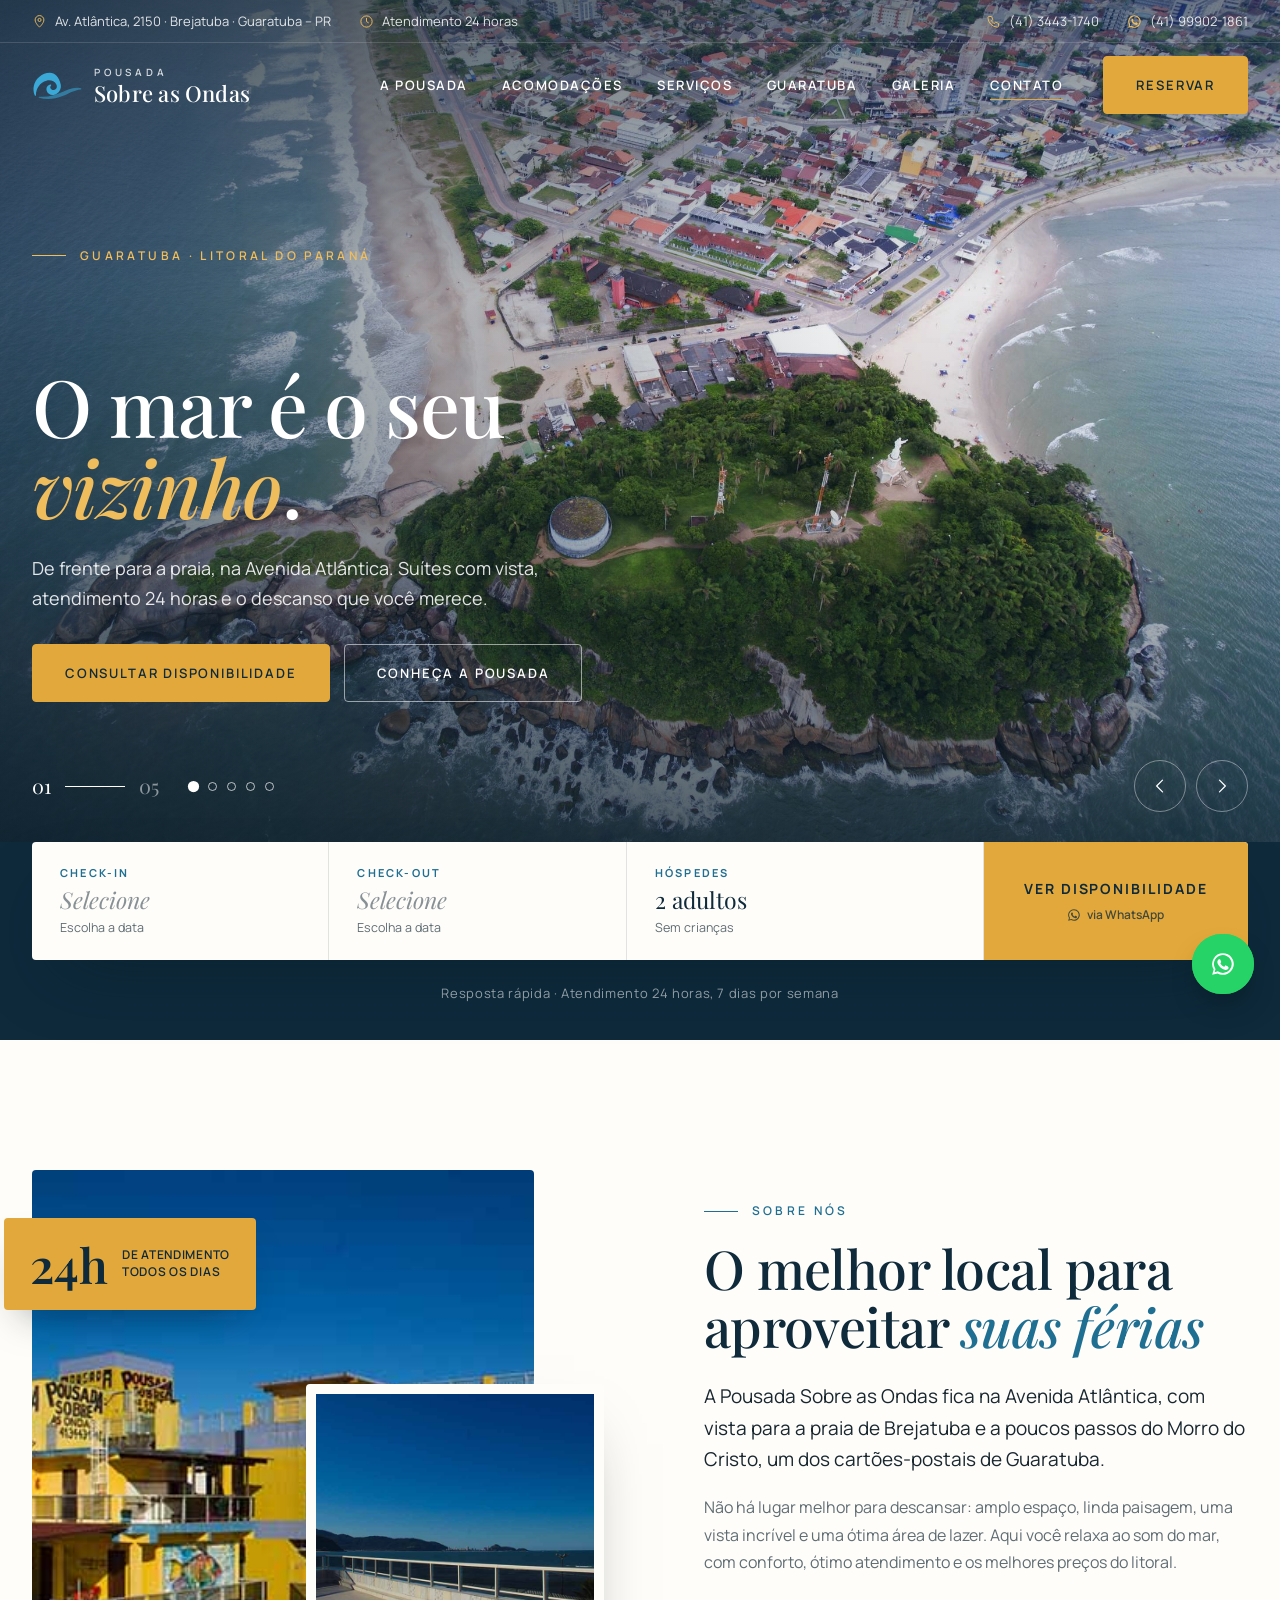
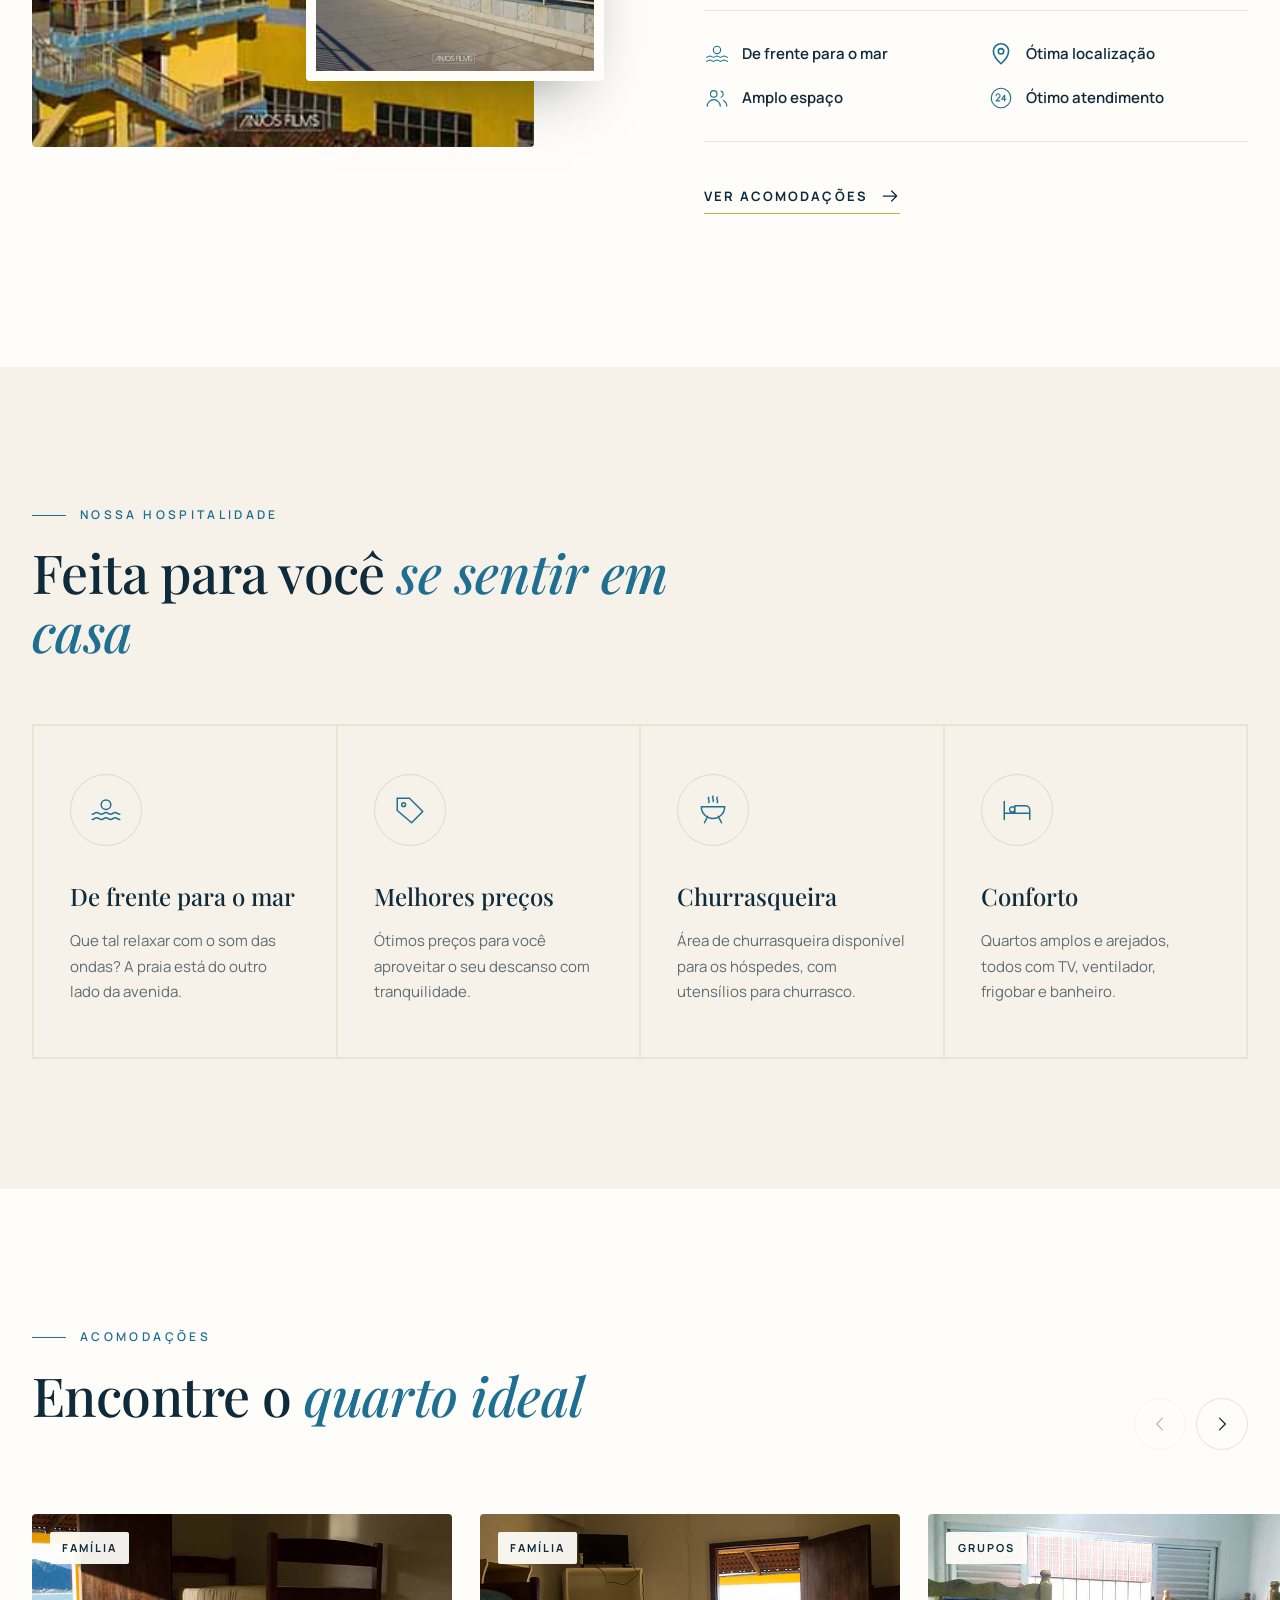
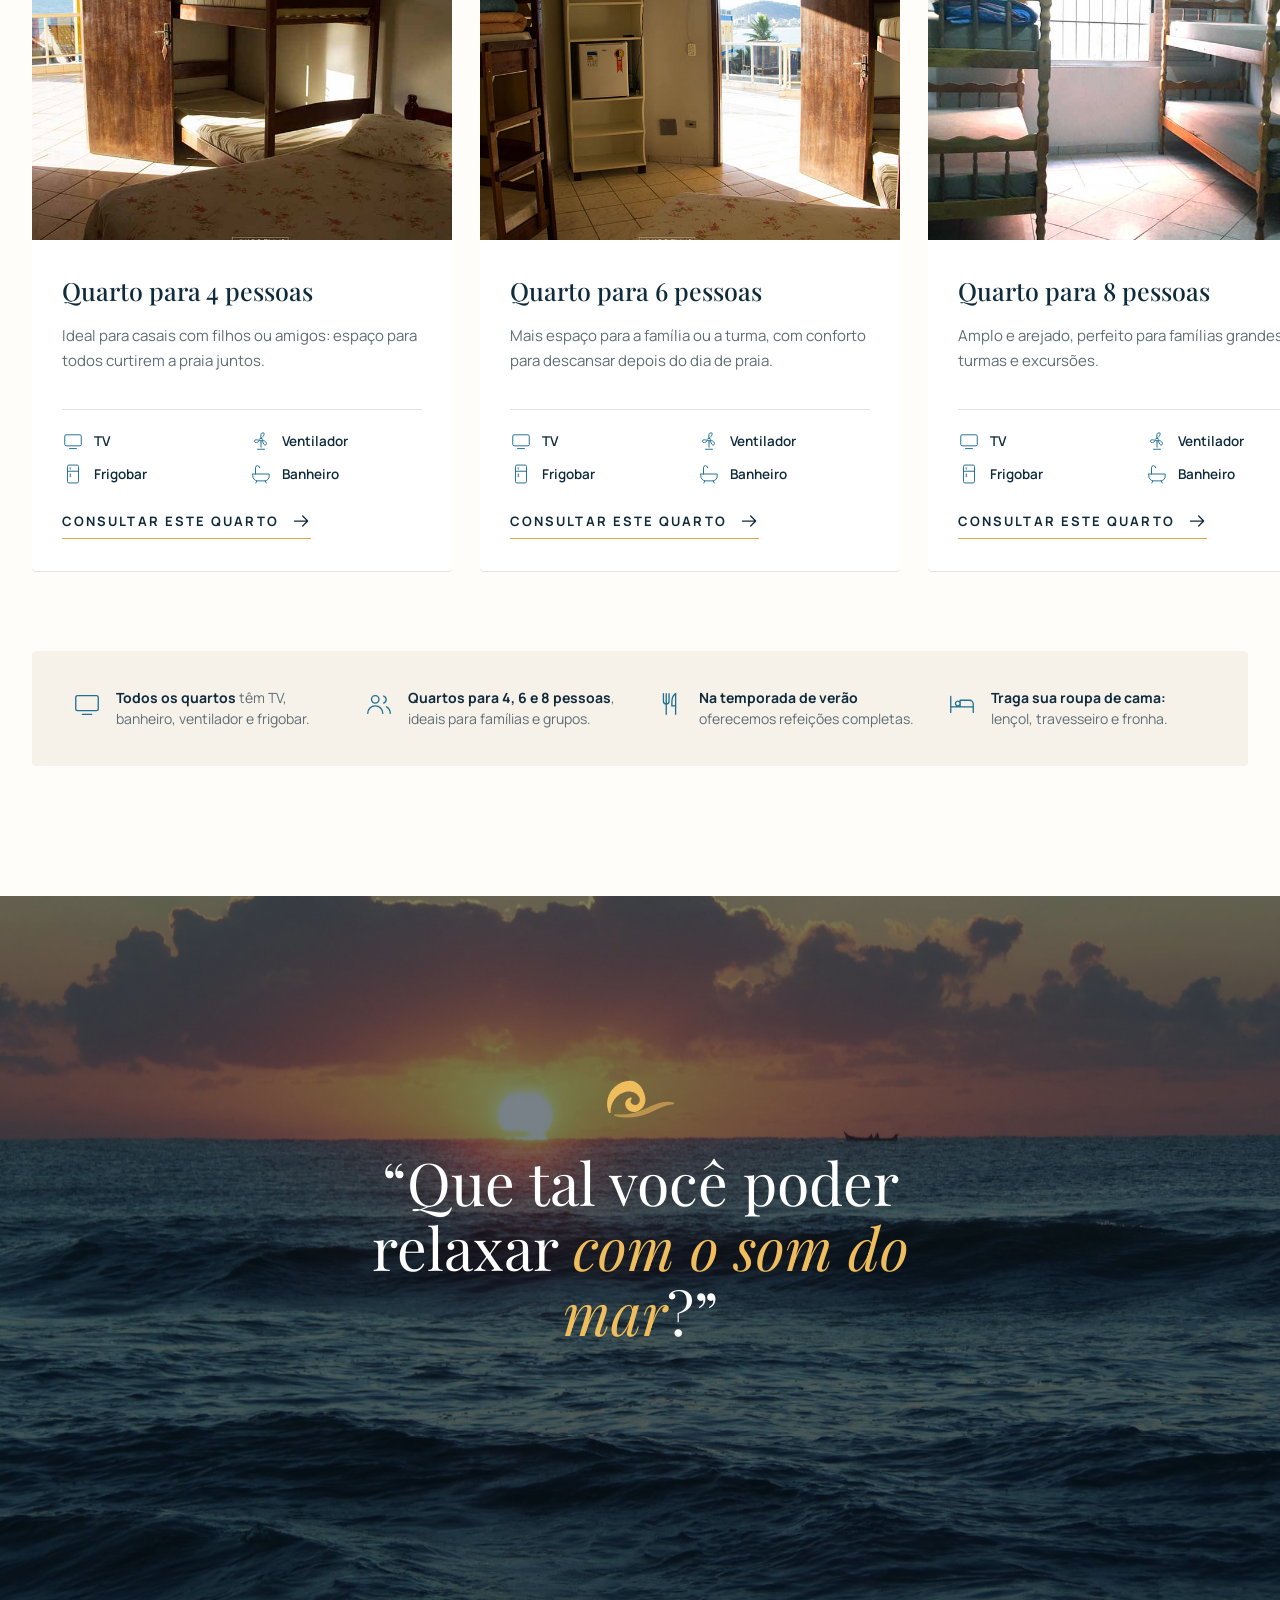
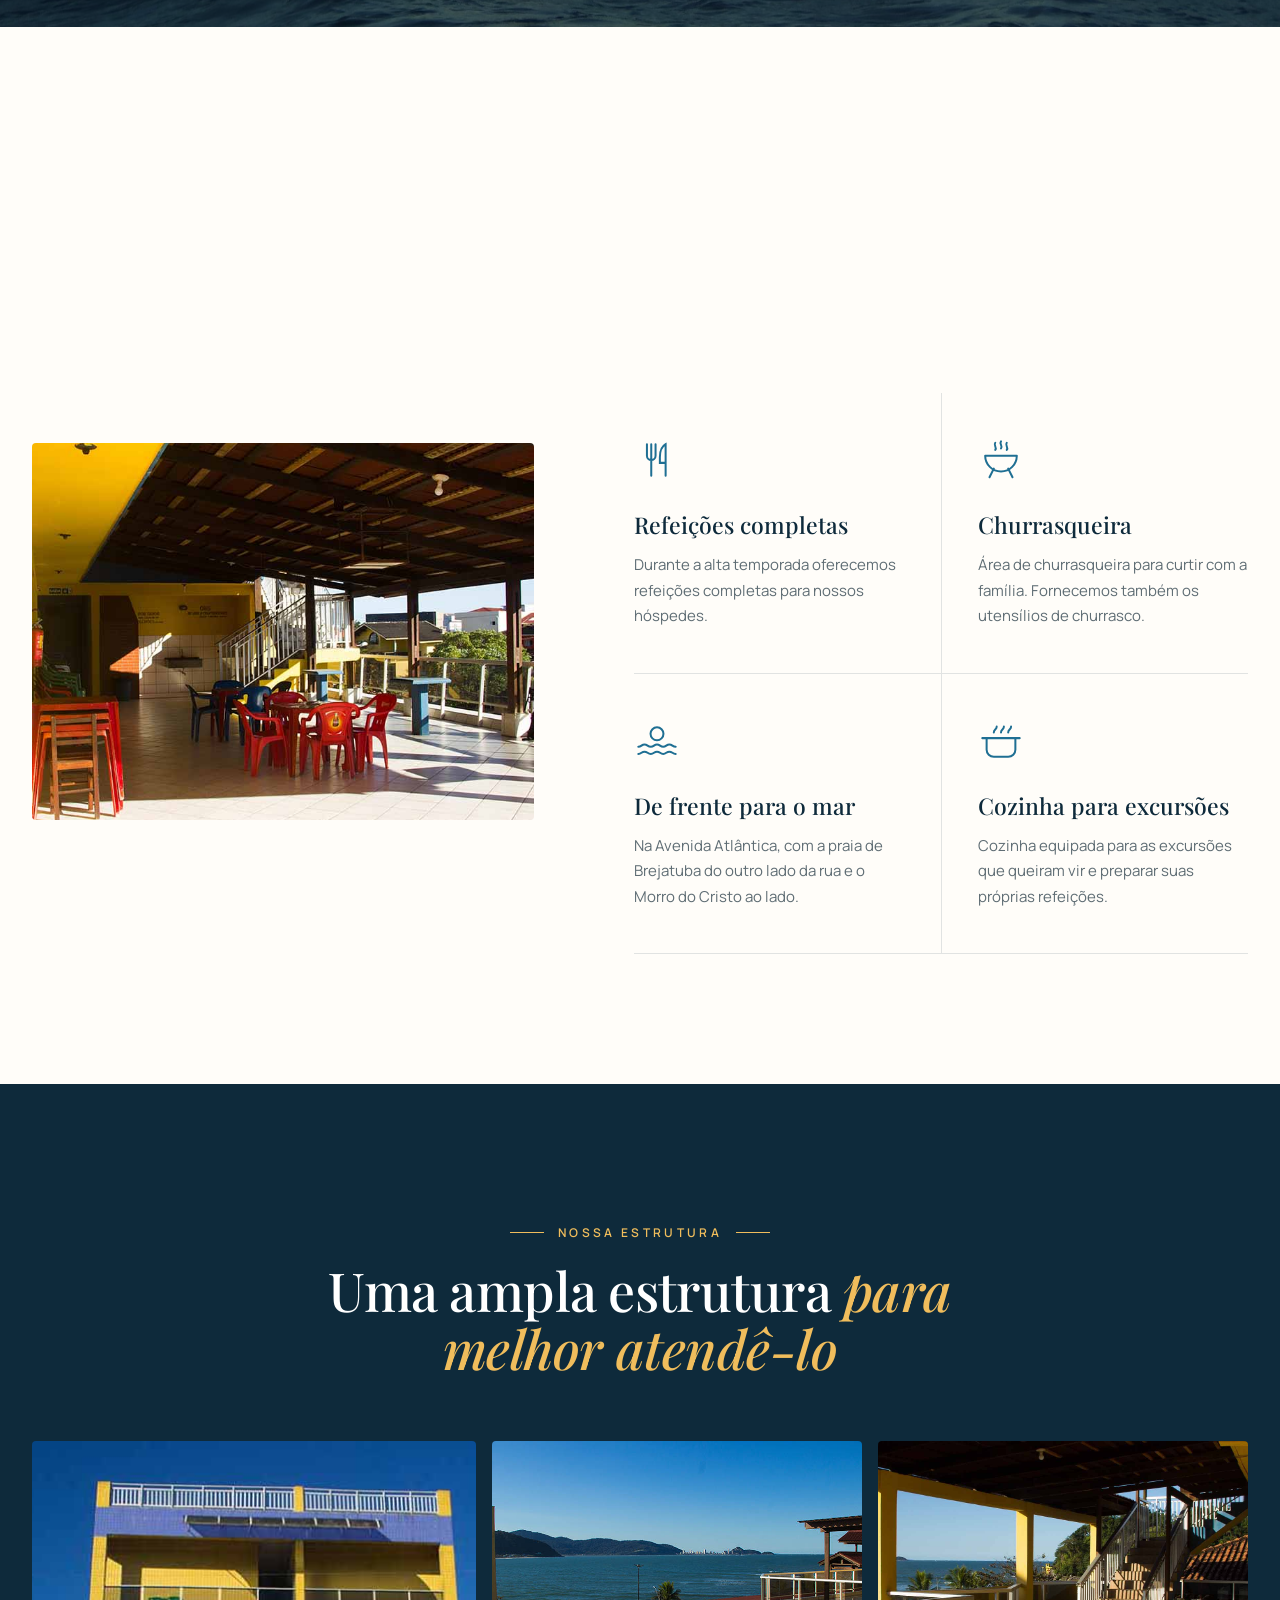
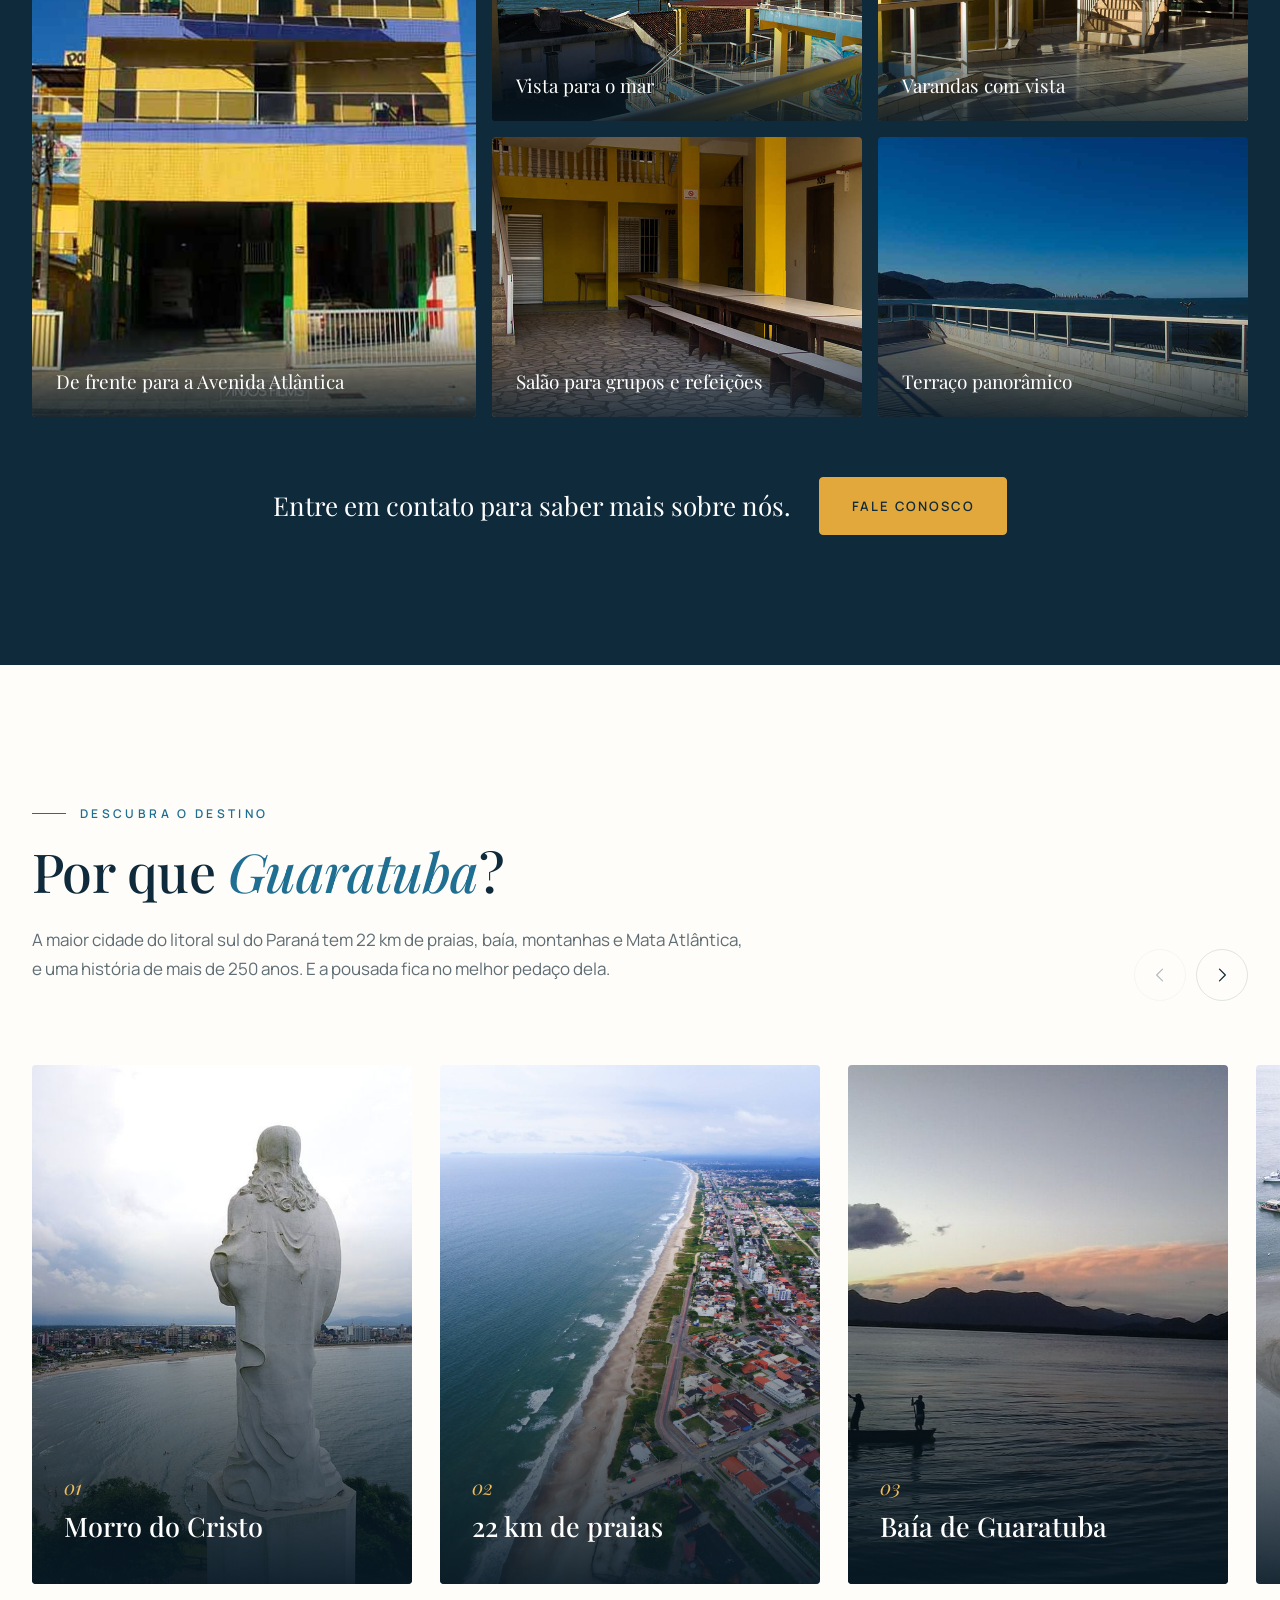
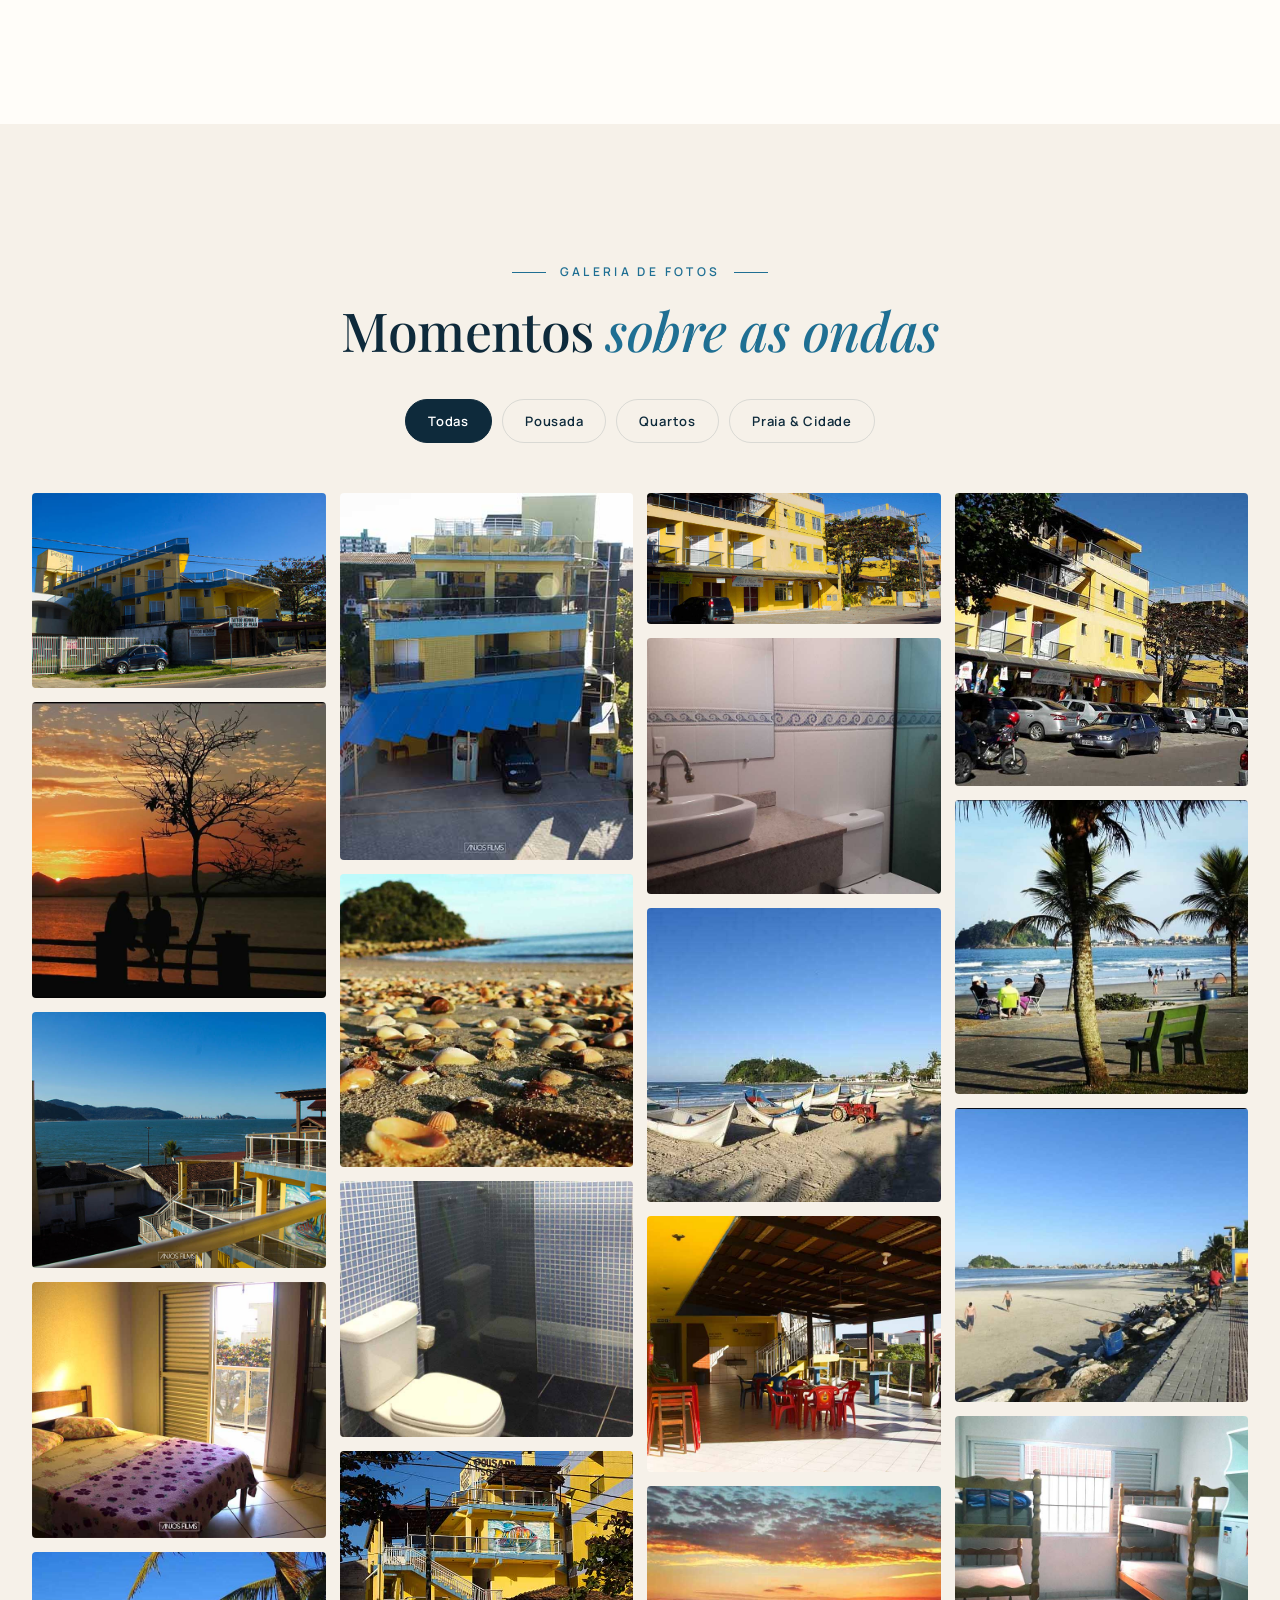
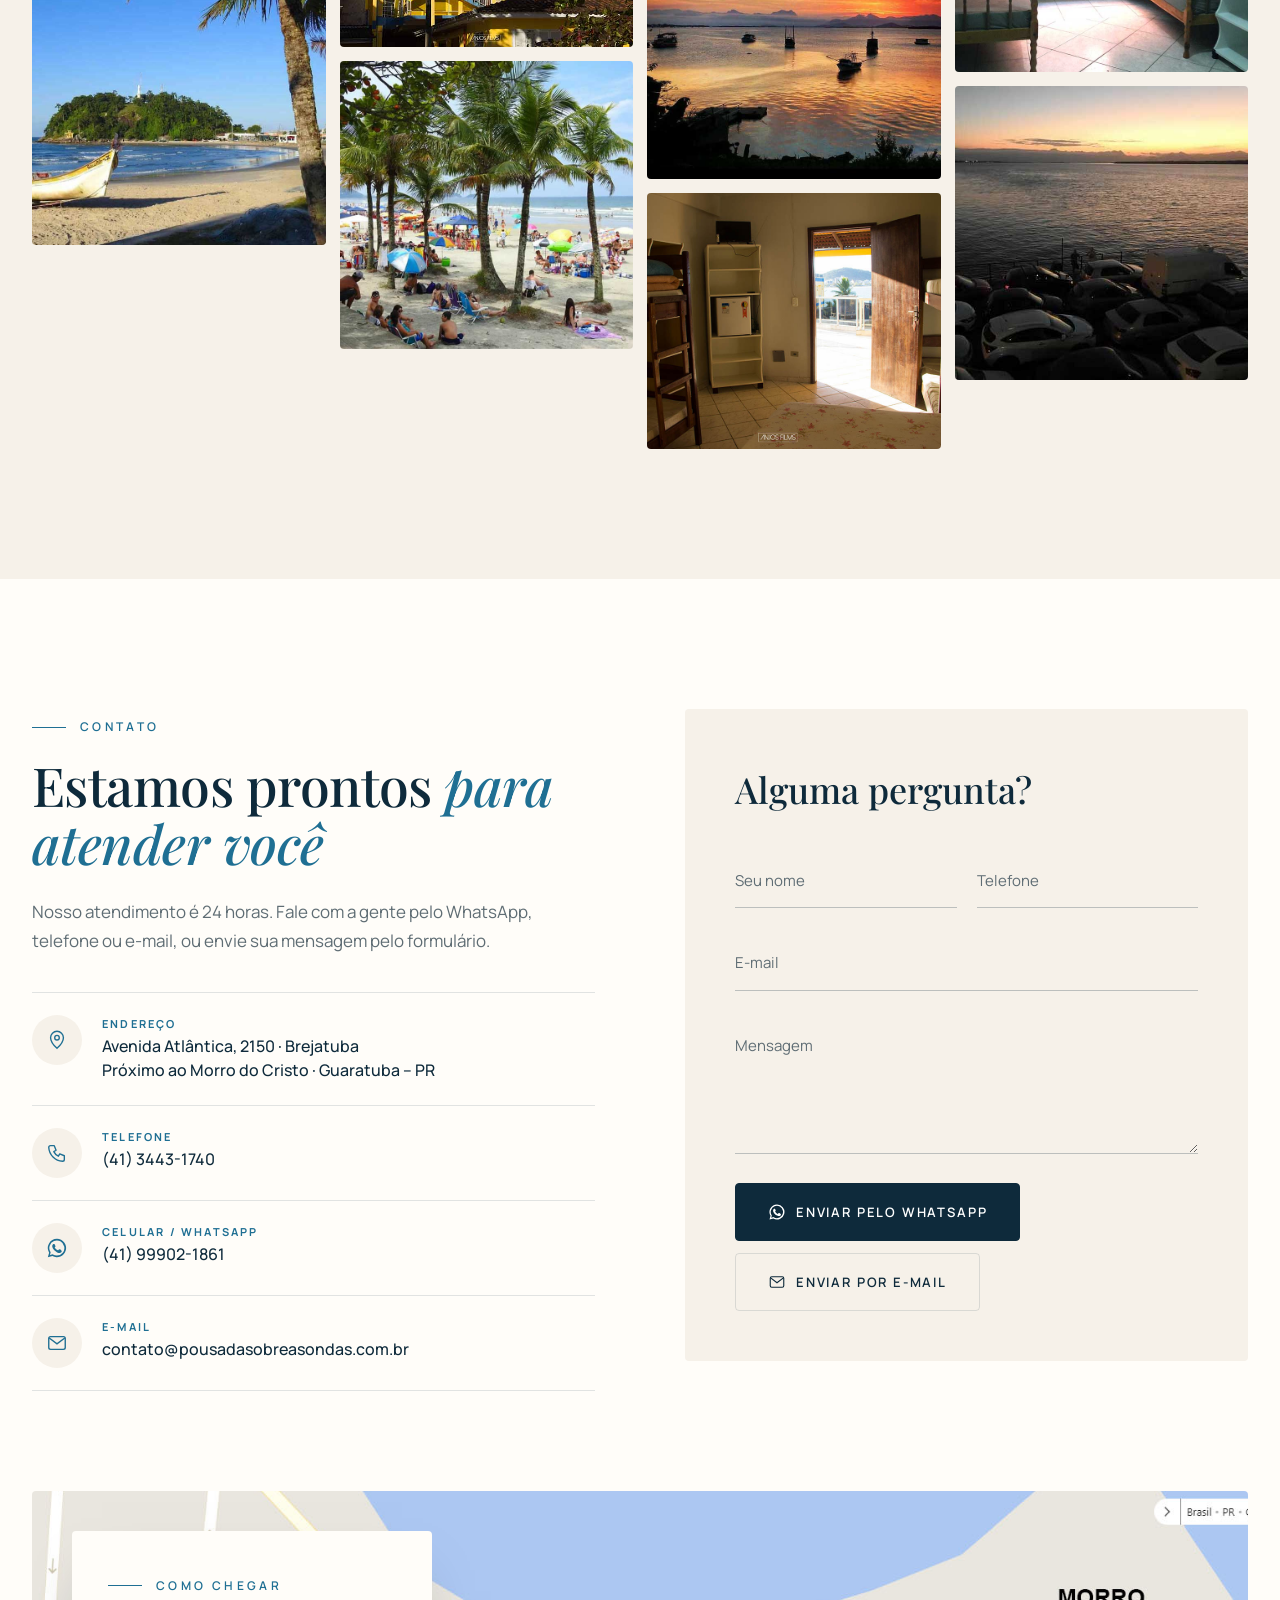
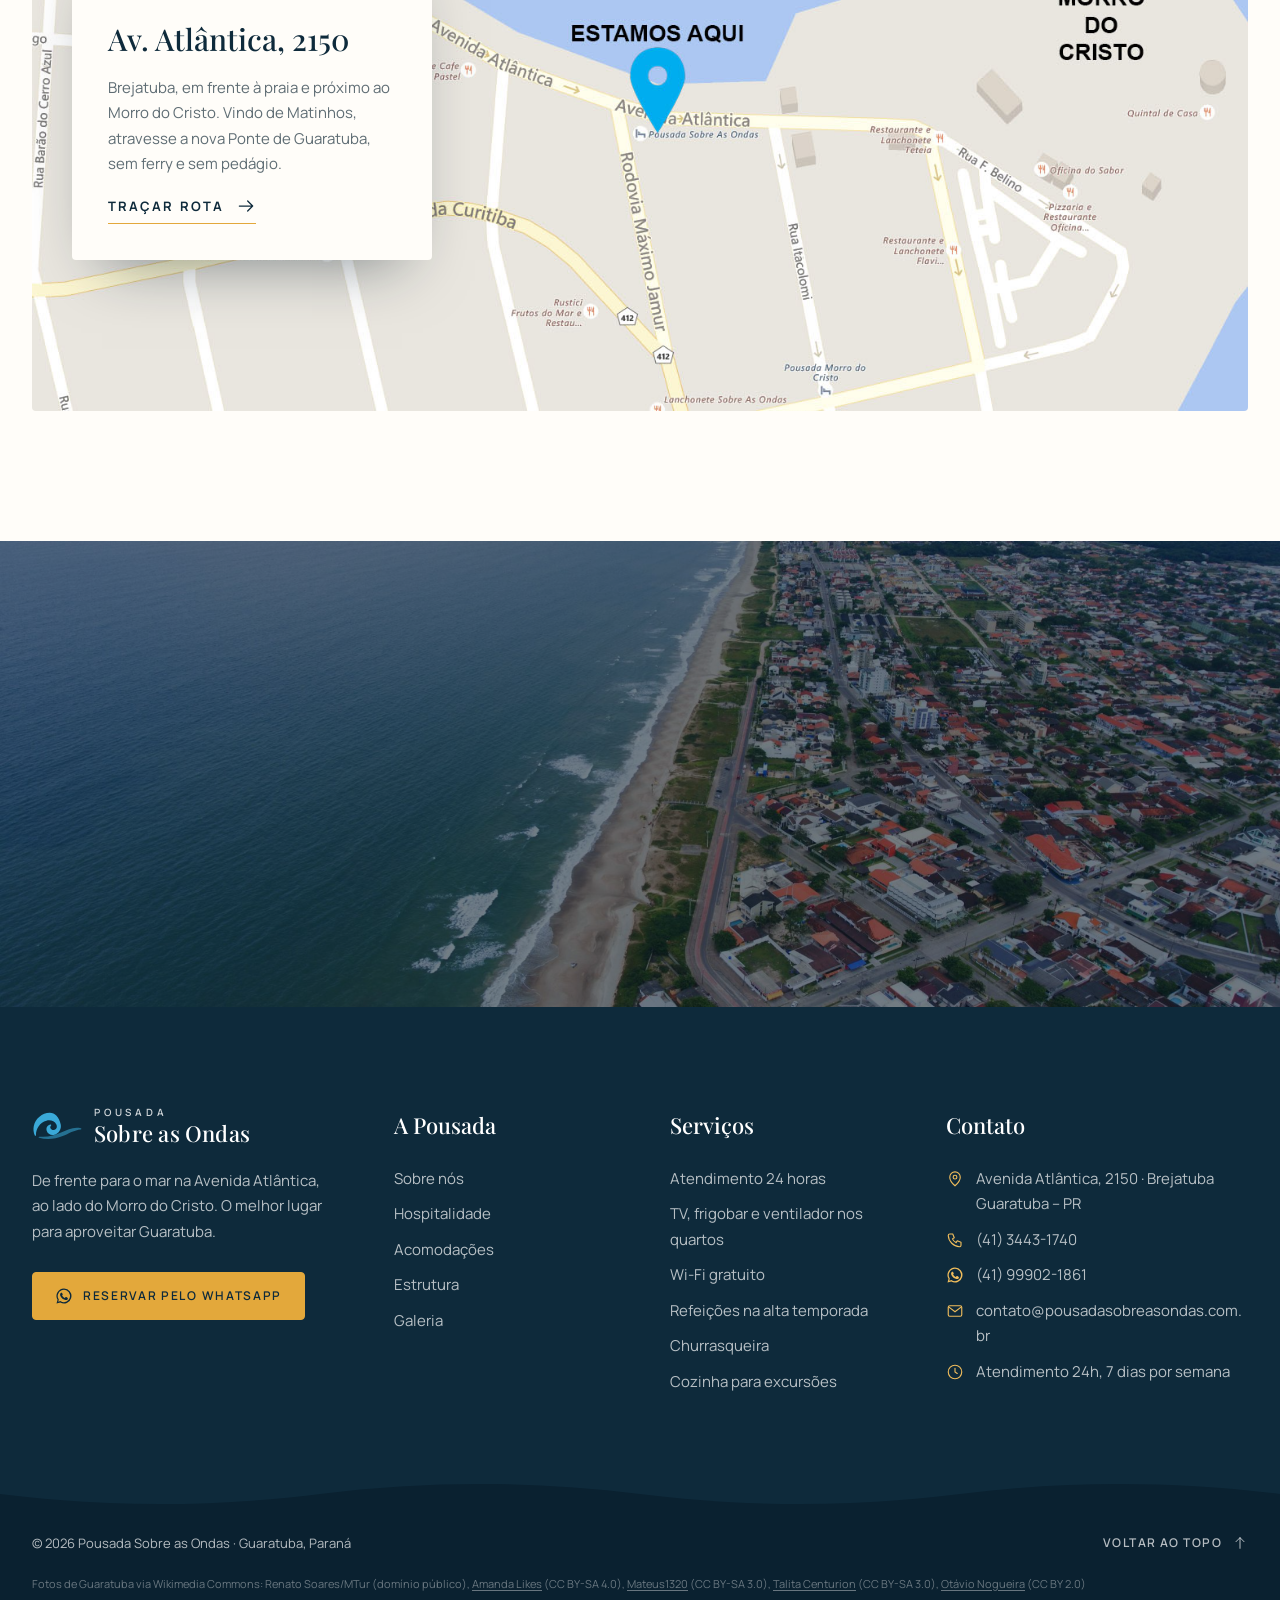
==== commit 16f766a8: "Remove garagem, quarto de 10 pessoas e faixa de números - Tira menções a estacionamento/garagem (ser" ====
--- a/index.html
+++ b/index.html
@@ -4,7 +4,7 @@
   <meta charset="utf-8">
   <meta name="viewport" content="width=device-width, initial-scale=1">
   <title>Pousada Sobre as Ondas · Frente para o mar em Guaratuba, PR</title>
-  <meta name="description" content="Pousada Sobre as Ondas: de frente para o mar na Avenida Atlântica, Brejatuba, Guaratuba – PR. Suítes com vista para o mar, quartos para 4, 6, 8 e 10 pessoas com TV, frigobar e ventilador, atendimento 24 horas, Wi-Fi grátis, churrasqueira e estacionamento coberto.">
+  <meta name="description" content="Pousada Sobre as Ondas: de frente para o mar na Avenida Atlântica, Brejatuba, Guaratuba – PR. Suítes com vista para o mar, quartos para 4, 6 e 8 pessoas com TV, frigobar e ventilador, atendimento 24 horas, Wi-Fi grátis e churrasqueira.">
   <meta name="keywords" content="pousada guaratuba, pousada frente para o mar, hospedagem guaratuba, brejatuba, morro do cristo, litoral do paraná">
   <meta name="theme-color" content="#0e2a3b">
 
@@ -42,7 +42,6 @@
     "openingHours": "Mo-Su 00:00-23:59",
     "amenityFeature": [
       {"@type": "LocationFeatureSpecification", "name": "Wi-Fi gratuito", "value": true},
-      {"@type": "LocationFeatureSpecification", "name": "Estacionamento coberto gratuito", "value": true},
       {"@type": "LocationFeatureSpecification", "name": "Churrasqueira", "value": true},
       {"@type": "LocationFeatureSpecification", "name": "Atendimento 24 horas", "value": true},
       {"@type": "LocationFeatureSpecification", "name": "TV no quarto", "value": true},
@@ -80,7 +79,6 @@
     <symbol id="i-24" viewBox="0 0 32 32"><circle cx="16" cy="16" r="12" fill="none" stroke="currentColor" stroke-width="1.4"/><path fill="none" stroke="currentColor" stroke-width="1.4" stroke-linecap="round" stroke-linejoin="round" d="M10 13.2a2.4 2.4 0 1 1 4.2 1.6L10 19.5h4.6M20.5 19.5v-7l-3.6 5h5"/></symbol>
     <symbol id="i-meal" viewBox="0 0 32 32"><path fill="none" stroke="currentColor" stroke-width="1.4" stroke-linecap="round" d="M9 5v8a3 3 0 0 0 6 0V5M12 5v22M22 27V5c-2.8 1.6-4 5-4 9v4h4"/></symbol>
     <symbol id="i-grill" viewBox="0 0 32 32"><path fill="none" stroke="currentColor" stroke-width="1.4" stroke-linecap="round" stroke-linejoin="round" d="M5 13h22a11 11 0 0 1-22 0zM11 22l-3 6M21 22l3 6M12 4c-1.5 2 1.5 3 0 5M16 3c-1.5 2 1.5 3 0 5M20 4c-1.5 2 1.5 3 0 5"/></symbol>
-    <symbol id="i-car" viewBox="0 0 32 32"><path fill="none" stroke="currentColor" stroke-width="1.4" stroke-linejoin="round" d="M3 13L16 5l13 8M7 26v-6.5l2-4.5h14l2 4.5V26M7 23h18"/><circle cx="11" cy="21" r="1" fill="currentColor"/><circle cx="21" cy="21" r="1" fill="currentColor"/></symbol>
     <symbol id="i-pot" viewBox="0 0 32 32"><path fill="none" stroke="currentColor" stroke-width="1.4" stroke-linecap="round" stroke-linejoin="round" d="M6 14h20v8a5 5 0 0 1-5 5H11a5 5 0 0 1-5-5zM3 14h3M26 14h3M11 10c0-2 2-2 2-4M16 10c0-2 2-2 2-4M21 10c0-2 2-2 2-4"/></symbol>
     <symbol id="i-sea" viewBox="0 0 32 32"><path fill="none" stroke="currentColor" stroke-width="1.4" stroke-linecap="round" d="M3 20c2.2 0 2.2-1.6 4.3-1.6S9.5 20 11.7 20s2.2-1.6 4.3-1.6 2.2 1.6 4.3 1.6 2.2-1.6 4.3-1.6S26.8 20 29 20M3 25c2.2 0 2.2-1.6 4.3-1.6S9.5 25 11.7 25s2.2-1.6 4.3-1.6 2.2 1.6 4.3 1.6 2.2-1.6 4.3-1.6S26.8 25 29 25"/><circle cx="16" cy="11" r="4.5" fill="none" stroke="currentColor" stroke-width="1.4"/></symbol>
     <symbol id="i-tag" viewBox="0 0 32 32"><path fill="none" stroke="currentColor" stroke-width="1.4" stroke-linejoin="round" d="M4 16.5V5h11.5L28 17.5 17.5 28z"/><circle cx="10" cy="11" r="1.8" fill="none" stroke="currentColor" stroke-width="1.4"/></symbol>
@@ -249,7 +247,7 @@
               </div>
             </div>
             <div class="kids-ages" id="kids-ages" hidden></div>
-            <p class="picker__note">Quartos para 4, 6, 8 e 10 pessoas.</p>
+            <p class="picker__note">Quartos para 4, 6 e 8 pessoas.</p>
             <div class="picker__foot">
               <button type="button" class="btn btn--gold btn--sm" data-guests="done">Pronto</button>
             </div>
@@ -286,13 +284,6 @@
 
           <a href="#quartos" class="link-arrow reveal">Ver acomodações <svg><use href="#i-arrow"/></svg></a>
         </div>
-      </div>
-
-      <div class="container stats">
-        <div class="stat reveal"><strong data-count="24">0</strong><span>horas de atendimento, 7 dias por semana</span></div>
-        <div class="stat reveal"><strong data-count="10">0</strong><span>hóspedes no nosso maior quarto</span></div>
-        <div class="stat reveal"><strong data-count="22">0</strong><span>km de praias em Guaratuba</span></div>
-        <div class="stat reveal"><strong data-count="100" data-suffix="%">0</strong><span>dos quartos com TV, frigobar, ventilador e banheiro</span></div>
       </div>
     </section>
 
@@ -388,29 +379,15 @@
               <a class="link-arrow room-card__cta" href="https://api.whatsapp.com/send?phone=5541999021861&amp;text=Ol%C3%A1!%20Gostaria%20de%20consultar%20disponibilidade%20do%20quarto%20para%208%20pessoas." target="_blank" rel="noopener">Consultar este quarto <svg><use href="#i-arrow"/></svg></a>
             </div>
           </article>
-          <article class="room-card">
-            <div class="room-card__img"><img src="images/rooms/img-1.jpg" alt="Quarto para 10 pessoas" loading="lazy"><span class="room-card__tag">Grupos · 2 banheiros</span></div>
-            <div class="room-card__body">
-              <h3>Quarto para 10 pessoas</h3>
-              <p>Nosso maior quarto, com dois banheiros para a turma toda se arrumar sem fila.</p>
-              <ul class="room-card__amen">
-                <li><svg><use href="#i-tv"/></svg>TV</li>
-                <li><svg><use href="#i-fan"/></svg>Ventilador</li>
-                <li><svg><use href="#i-fridge"/></svg>Frigobar</li>
-                <li><svg><use href="#i-bath"/></svg>2 banheiros</li>
-              </ul>
-              <a class="link-arrow room-card__cta" href="https://api.whatsapp.com/send?phone=5541999021861&amp;text=Ol%C3%A1!%20Gostaria%20de%20consultar%20disponibilidade%20do%20quarto%20para%2010%20pessoas." target="_blank" rel="noopener">Consultar este quarto <svg><use href="#i-arrow"/></svg></a>
-            </div>
-          </article>
         </div>
       </div>
 
       <div class="container">
         <div class="rooms__info reveal">
           <div class="rooms__info-item"><svg><use href="#i-tv"/></svg><p><strong>Todos os quartos</strong> têm TV, banheiro, ventilador e frigobar.</p></div>
-          <div class="rooms__info-item"><svg><use href="#i-users"/></svg><p><strong>Quartos de 4, 6, 8 e 10 pessoas</strong>, o de 10 com dois banheiros.</p></div>
+          <div class="rooms__info-item"><svg><use href="#i-users"/></svg><p><strong>Quartos para 4, 6 e 8 pessoas</strong>, ideais para famílias e grupos.</p></div>
           <div class="rooms__info-item"><svg><use href="#i-meal"/></svg><p><strong>Na temporada de verão</strong> oferecemos refeições completas.</p></div>
-          <div class="rooms__info-item"><svg><use href="#i-bed"/></svg><p><strong>Na baixa temporada</strong> oferecemos roupa de cama.</p></div>
+          <div class="rooms__info-item"><svg><use href="#i-bed"/></svg><p><strong>Traga sua roupa de cama:</strong> lençol, travesseiro e fronha.</p></div>
         </div>
       </div>
     </section>
@@ -431,7 +408,7 @@
         <div class="services__intro">
           <p class="eyebrow reveal">Serviços</p>
           <h2 class="title reveal">Bem-vindo à <em>nossa pousada</em></h2>
-          <p class="reveal">Tudo pensado para que suas férias sejam leves, do primeiro ao último dia. Chegou, estacionou, e o resto é praia.</p>
+          <p class="reveal">Tudo pensado para que suas férias sejam leves, do primeiro ao último dia. Chegou, o resto é praia.</p>
           <figure class="services__img reveal"><img src="images/place/img-4.jpg" alt="Área de convivência coberta com mesas e vista" loading="lazy"></figure>
         </div>
 
@@ -453,8 +430,8 @@
             <div><h3>Churrasqueira</h3><p>Área de churrasqueira para curtir com a família. Fornecemos também os utensílios de churrasco.</p></div>
           </article>
           <article class="service reveal">
-            <svg class="service__icon"><use href="#i-car"/></svg>
-            <div><h3>Estacionamento coberto</h3><p>Estacionamento fechado e coberto, sem custo. Fique tranquilo enquanto aproveita a praia.</p></div>
+            <svg class="service__icon"><use href="#i-sea"/></svg>
+            <div><h3>De frente para o mar</h3><p>Na Avenida Atlântica, com a praia de Brejatuba do outro lado da rua e o Morro do Cristo ao lado.</p></div>
           </article>
           <article class="service reveal">
             <svg class="service__icon"><use href="#i-pot"/></svg>
@@ -473,7 +450,7 @@
         </header>
         <div class="structure__grid">
           <figure class="structure__item structure__item--tall reveal"><img src="images/gallery/home/img-2.jpg" alt="Prédio da pousada com quatro andares" loading="lazy"><figcaption>De frente para a Avenida Atlântica</figcaption></figure>
-          <figure class="structure__item reveal"><img src="images/gallery/home/img-6.jpg" alt="Garagem coberta" loading="lazy"><figcaption>Estacionamento coberto</figcaption></figure>
+          <figure class="structure__item reveal"><img src="images/gallery/home/img-7.jpg" alt="Vista do mar a partir da pousada" loading="lazy"><figcaption>Vista para o mar</figcaption></figure>
           <figure class="structure__item reveal"><img src="images/slide-bg2.jpg" alt="Varanda ampla com vista para o mar" loading="lazy"><figcaption>Varandas com vista</figcaption></figure>
           <figure class="structure__item reveal"><img src="images/place/img-1.jpg" alt="Salão com mesas compridas para grupos" loading="lazy"><figcaption>Salão para grupos e refeições</figcaption></figure>
           <figure class="structure__item reveal"><img src="images/place/img-3.jpg" alt="Terraço panorâmico" loading="lazy"><figcaption>Terraço panorâmico</figcaption></figure>
@@ -696,7 +673,6 @@
           <li>Wi-Fi gratuito</li>
           <li>Refeições na alta temporada</li>
           <li>Churrasqueira</li>
-          <li>Estacionamento coberto</li>
           <li>Cozinha para excursões</li>
         </ul>
       </nav>
--- a/assets/css/style.css
+++ b/assets/css/style.css
@@ -437,11 +437,7 @@
 .about__points li { display: flex; align-items: center; gap: 12px; font-weight: 600; font-size: 15px; color: var(--navy); }
 .about__points svg { width: 26px; height: 26px; color: var(--ocean); }
 
-.stats { display: grid; grid-template-columns: repeat(4, 1fr); margin-top: 120px; border-top: 1px solid var(--line); }
-.stat { padding: 40px 30px 0; border-left: 1px solid var(--line); }
-.stat:first-child { border-left: 0; padding-left: 0; }
-.stat strong { display: block; font-family: var(--serif); font-size: clamp(46px, 5.2vw, 70px); font-weight: 400; line-height: 1; color: var(--navy); margin-bottom: 12px; }
-.stat span { color: var(--muted); font-size: 14px; display: block; max-width: 220px; }
+
 
 /* ---------- Features (hospitality) ---------- */
 .features { display: grid; grid-template-columns: repeat(4, 1fr); gap: 2px; background: var(--sand-2); border: 2px solid var(--sand-2); }
@@ -700,8 +696,6 @@
   .about__media { max-width: 620px; }
   .services__intro { position: static; }
   .features { grid-template-columns: 1fr 1fr; }
-  .stats { grid-template-columns: 1fr 1fr; }
-  .stat:nth-child(3) { border-left: 0; padding-left: 0; }
   .rooms__info { grid-template-columns: 1fr 1fr; }
   :root { --overlap: 70px; }
   .booking__form { grid-template-columns: 1fr 1fr 1fr; }
@@ -753,10 +747,6 @@
   .about__badge { left: 12px; top: 12px; padding: 14px 18px; }
   .about__badge strong { font-size: 36px; }
   .about__points { grid-template-columns: 1fr; }
-  .stats { margin-top: 70px; }
-  .stat { padding: 30px 16px 0; }
-  .stat:nth-child(odd) { padding-left: 0; border-left: 0; }
-  .stat:nth-child(n+3) { margin-top: 30px; }
   .features { grid-template-columns: 1fr; }
   .feature { padding: 36px 28px; }
   .rooms__info { grid-template-columns: 1fr; padding: 28px; margin-top: 44px; }
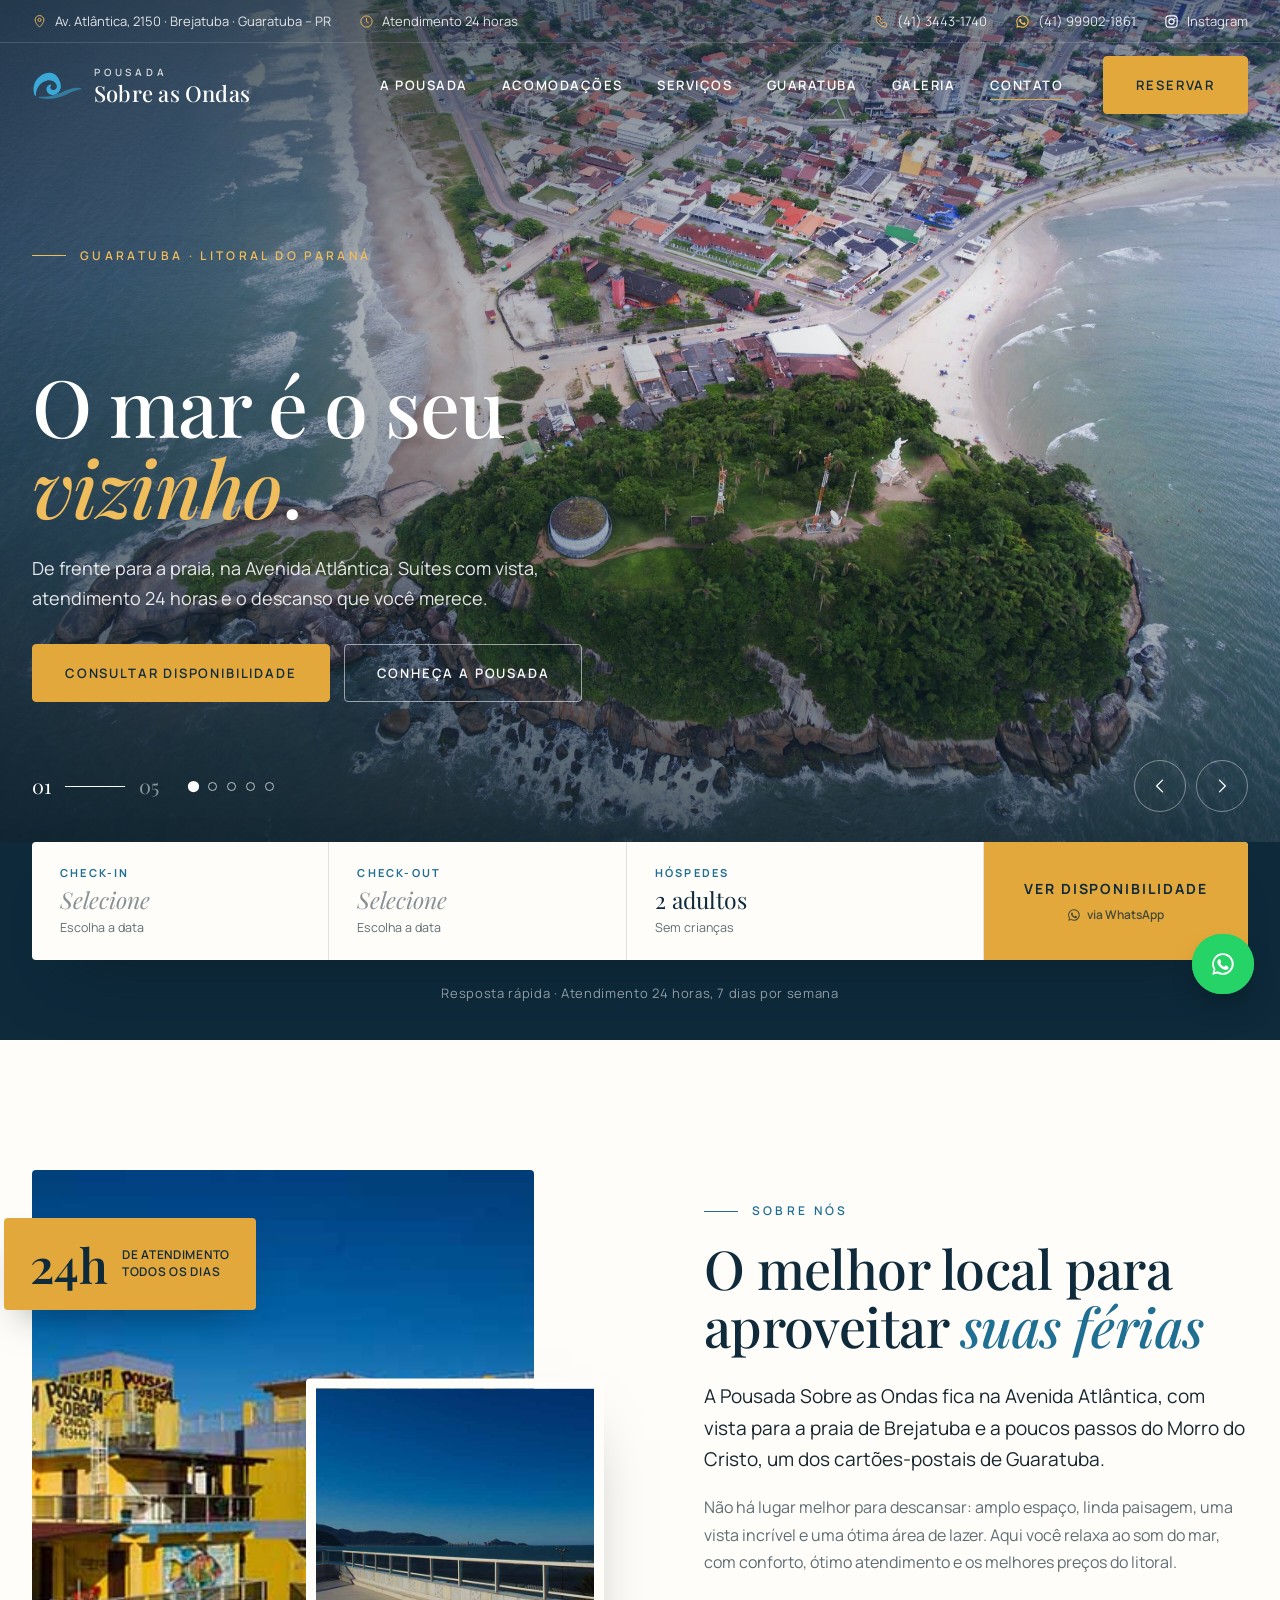
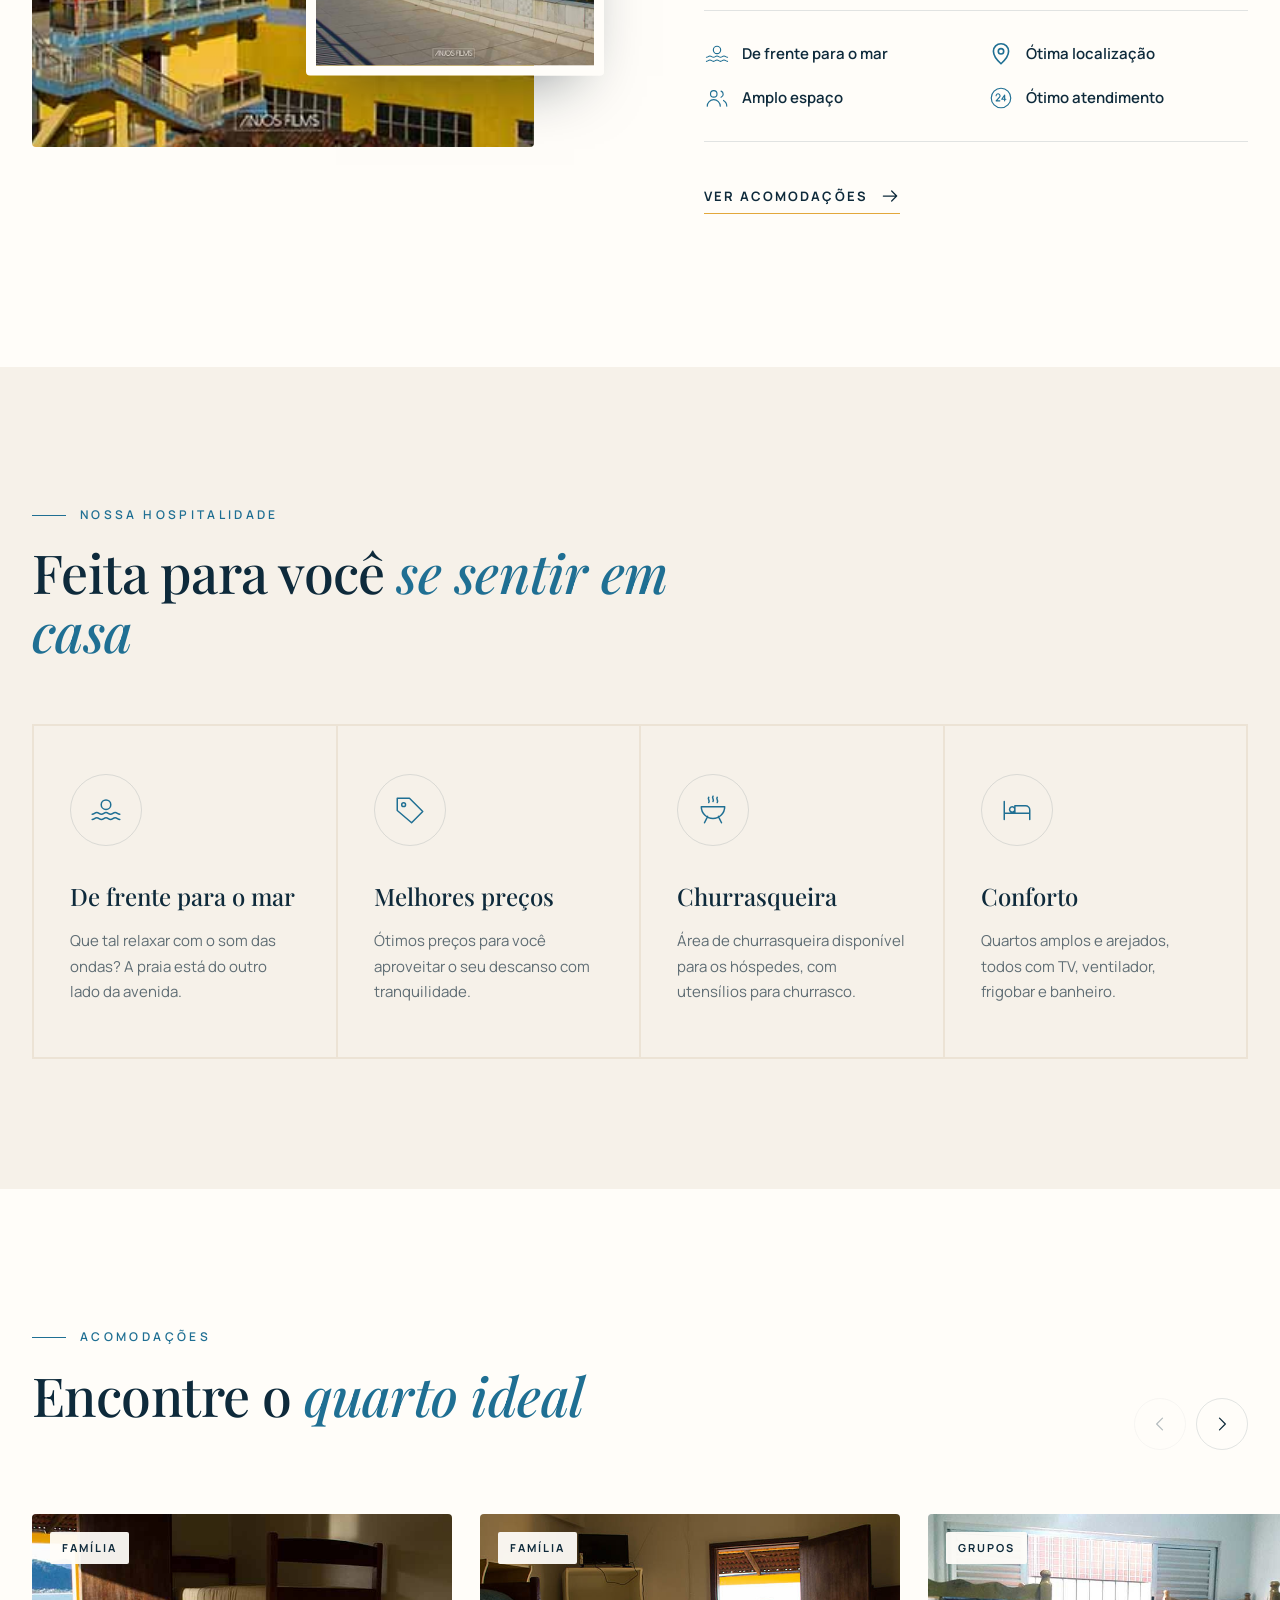
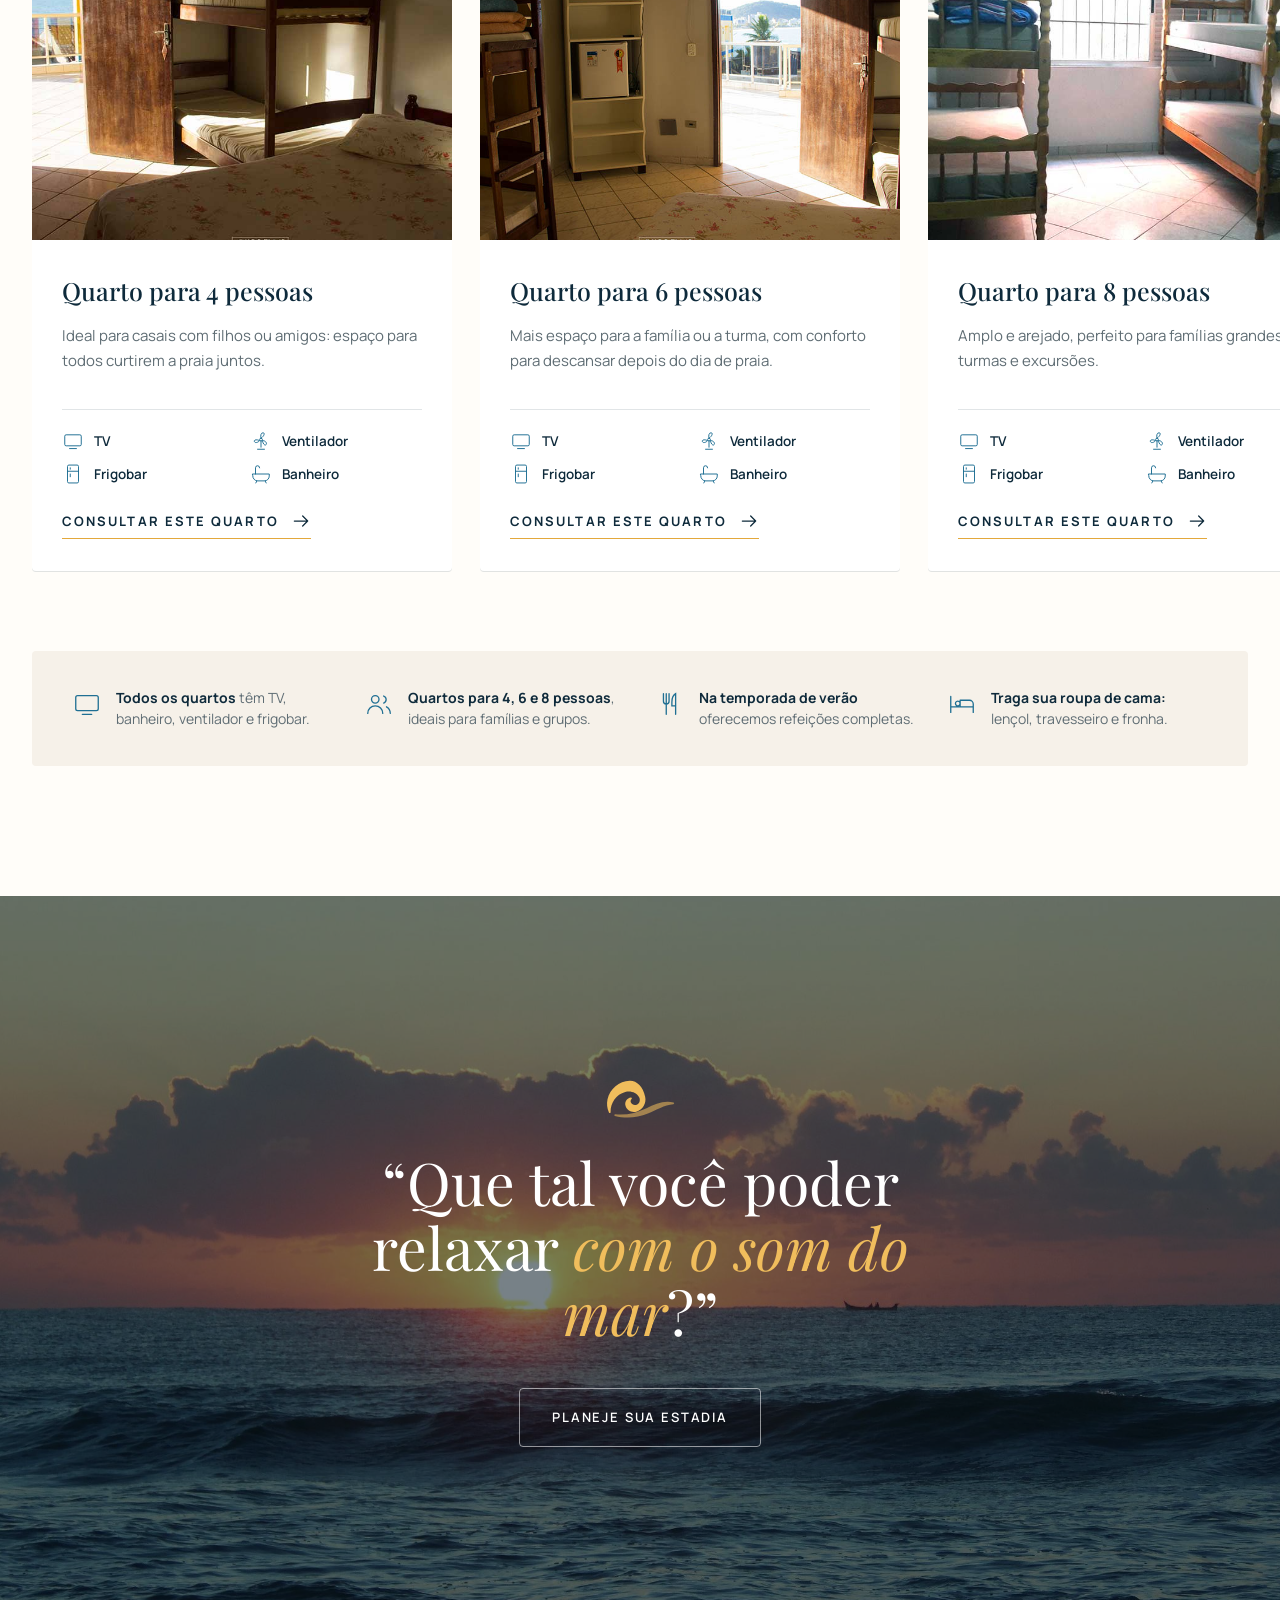
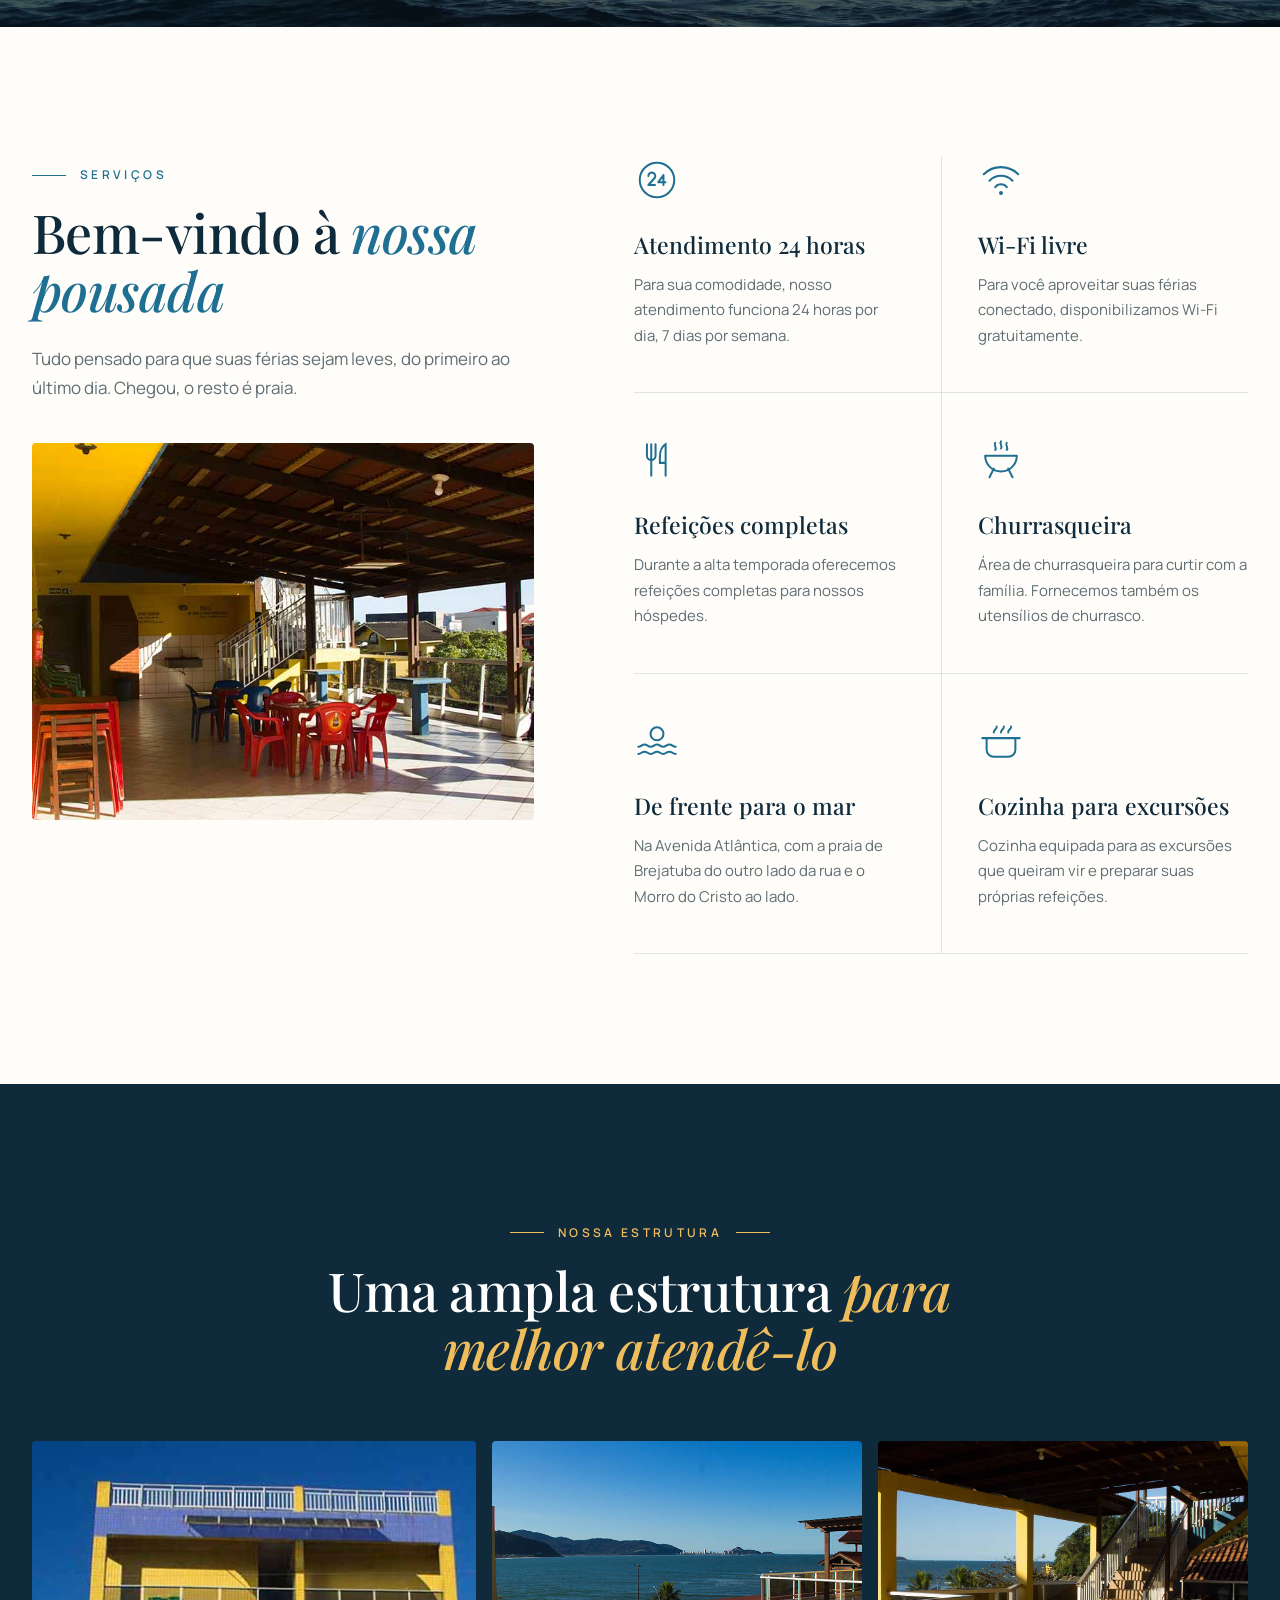
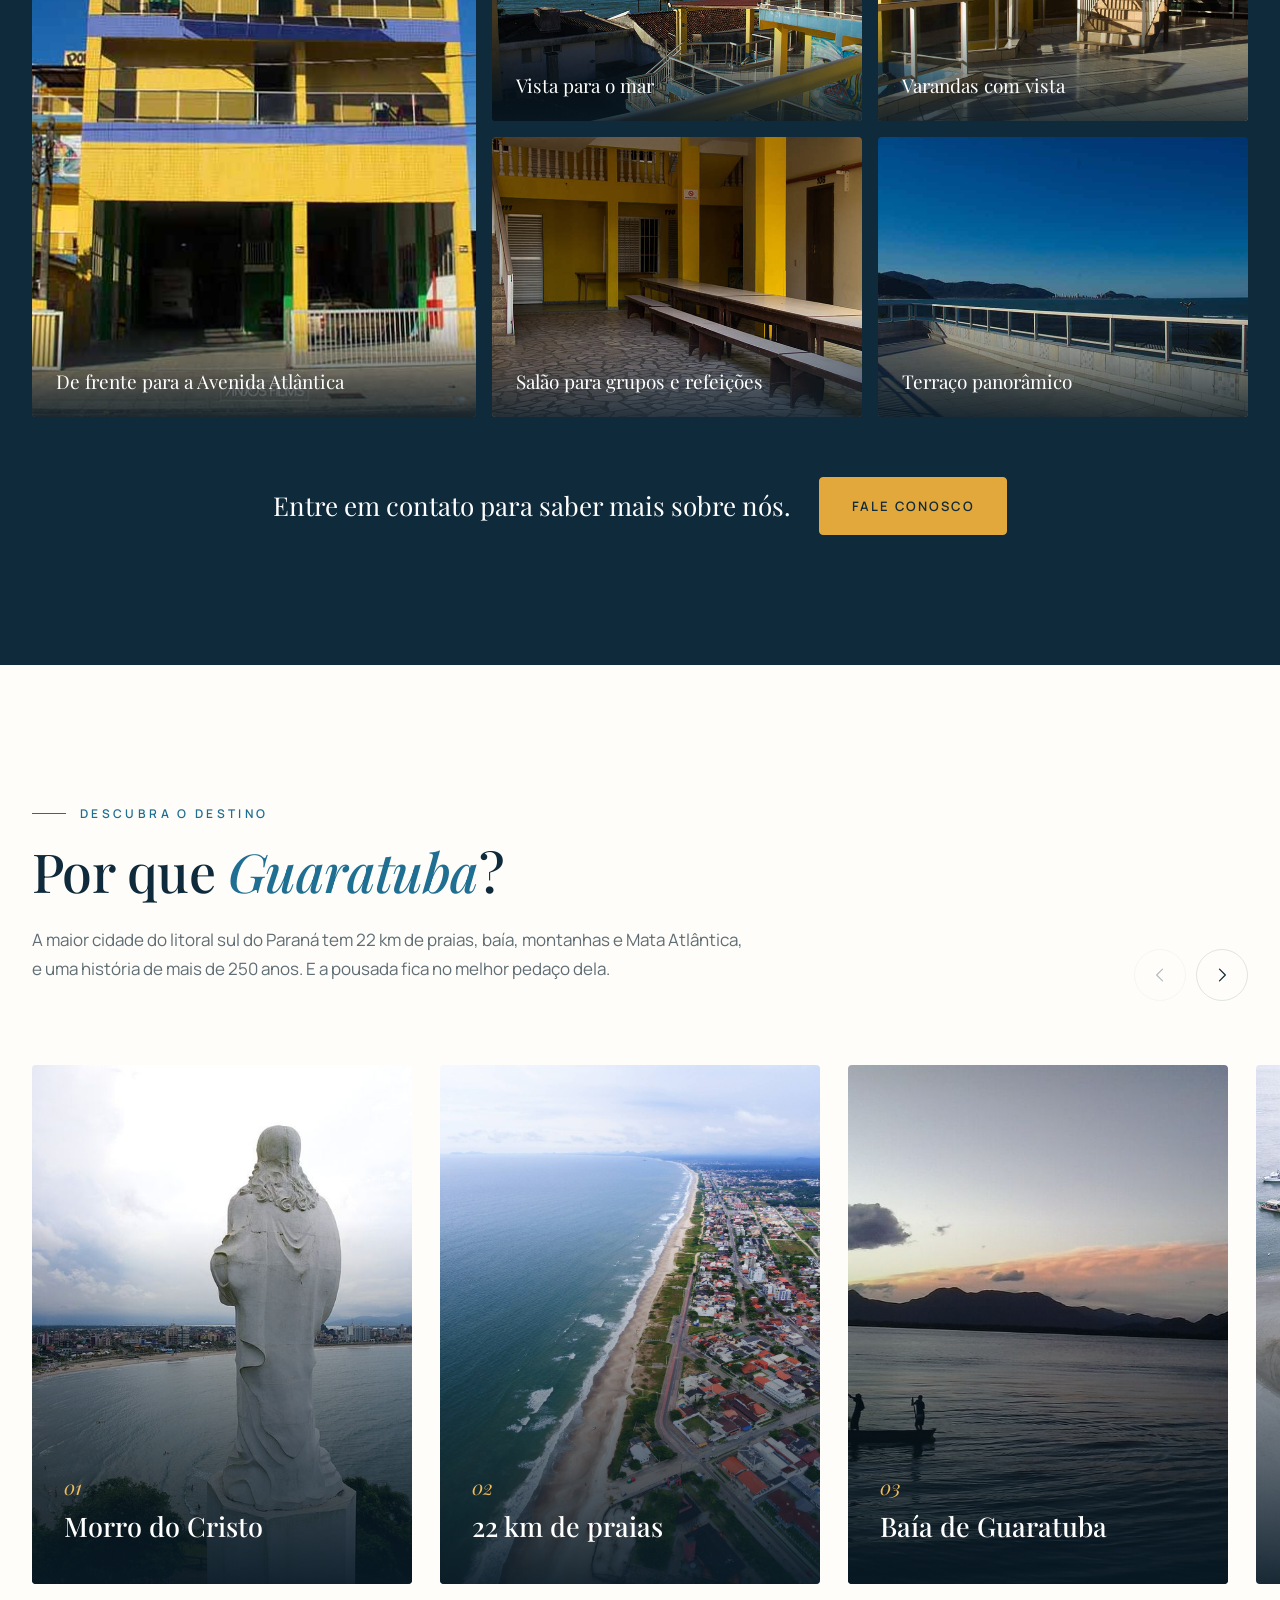
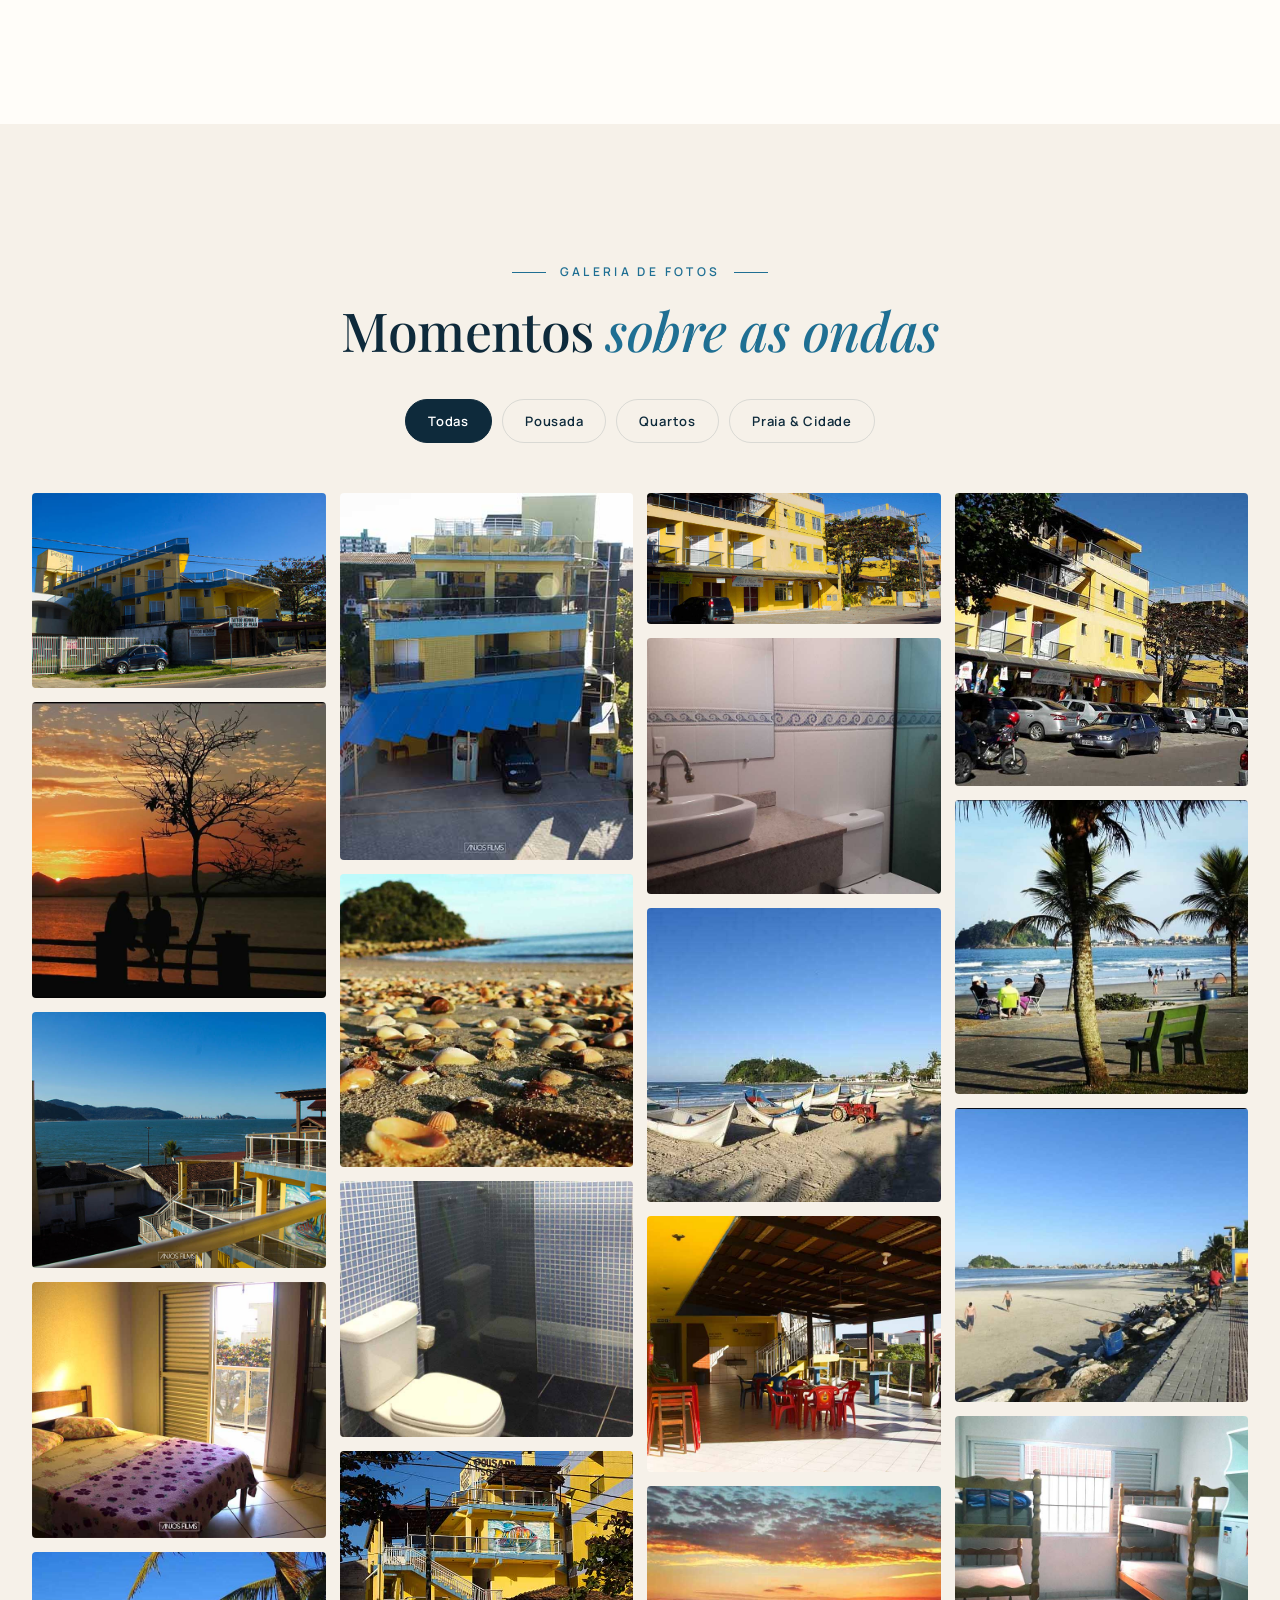
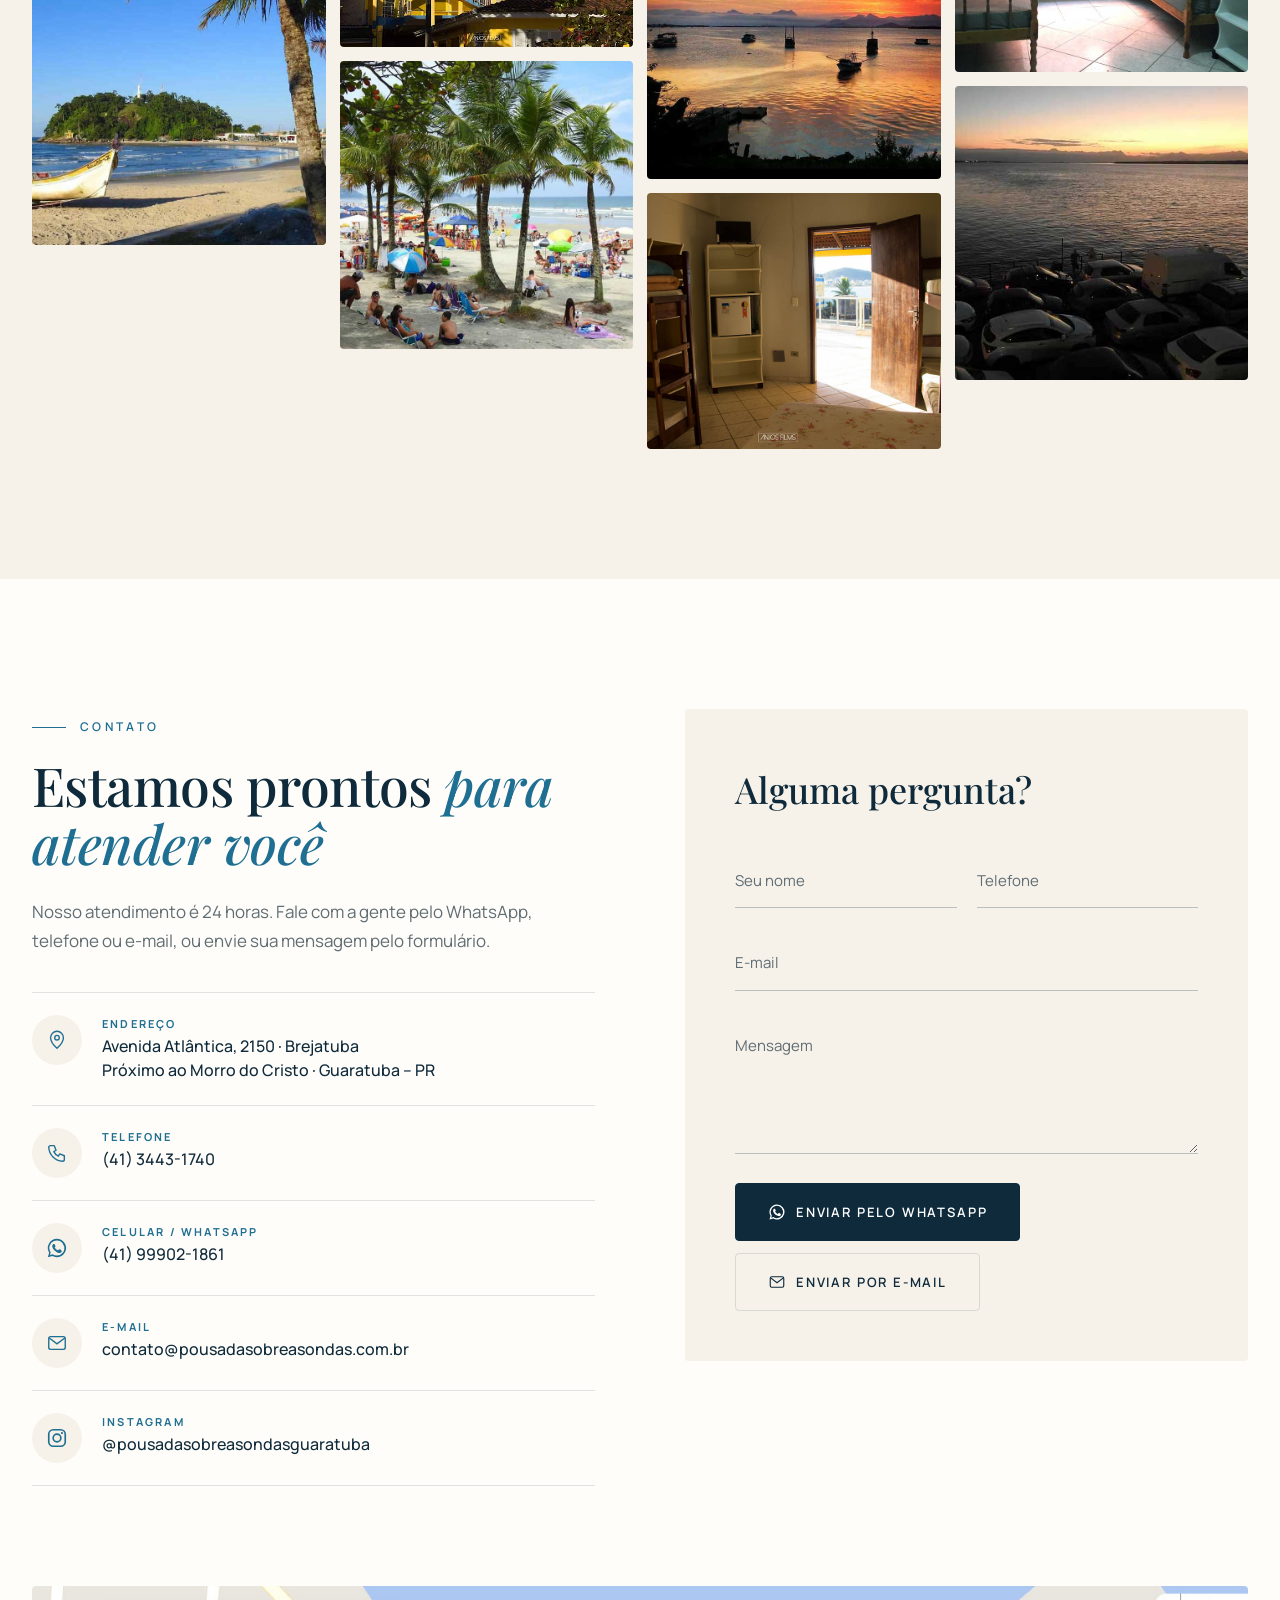
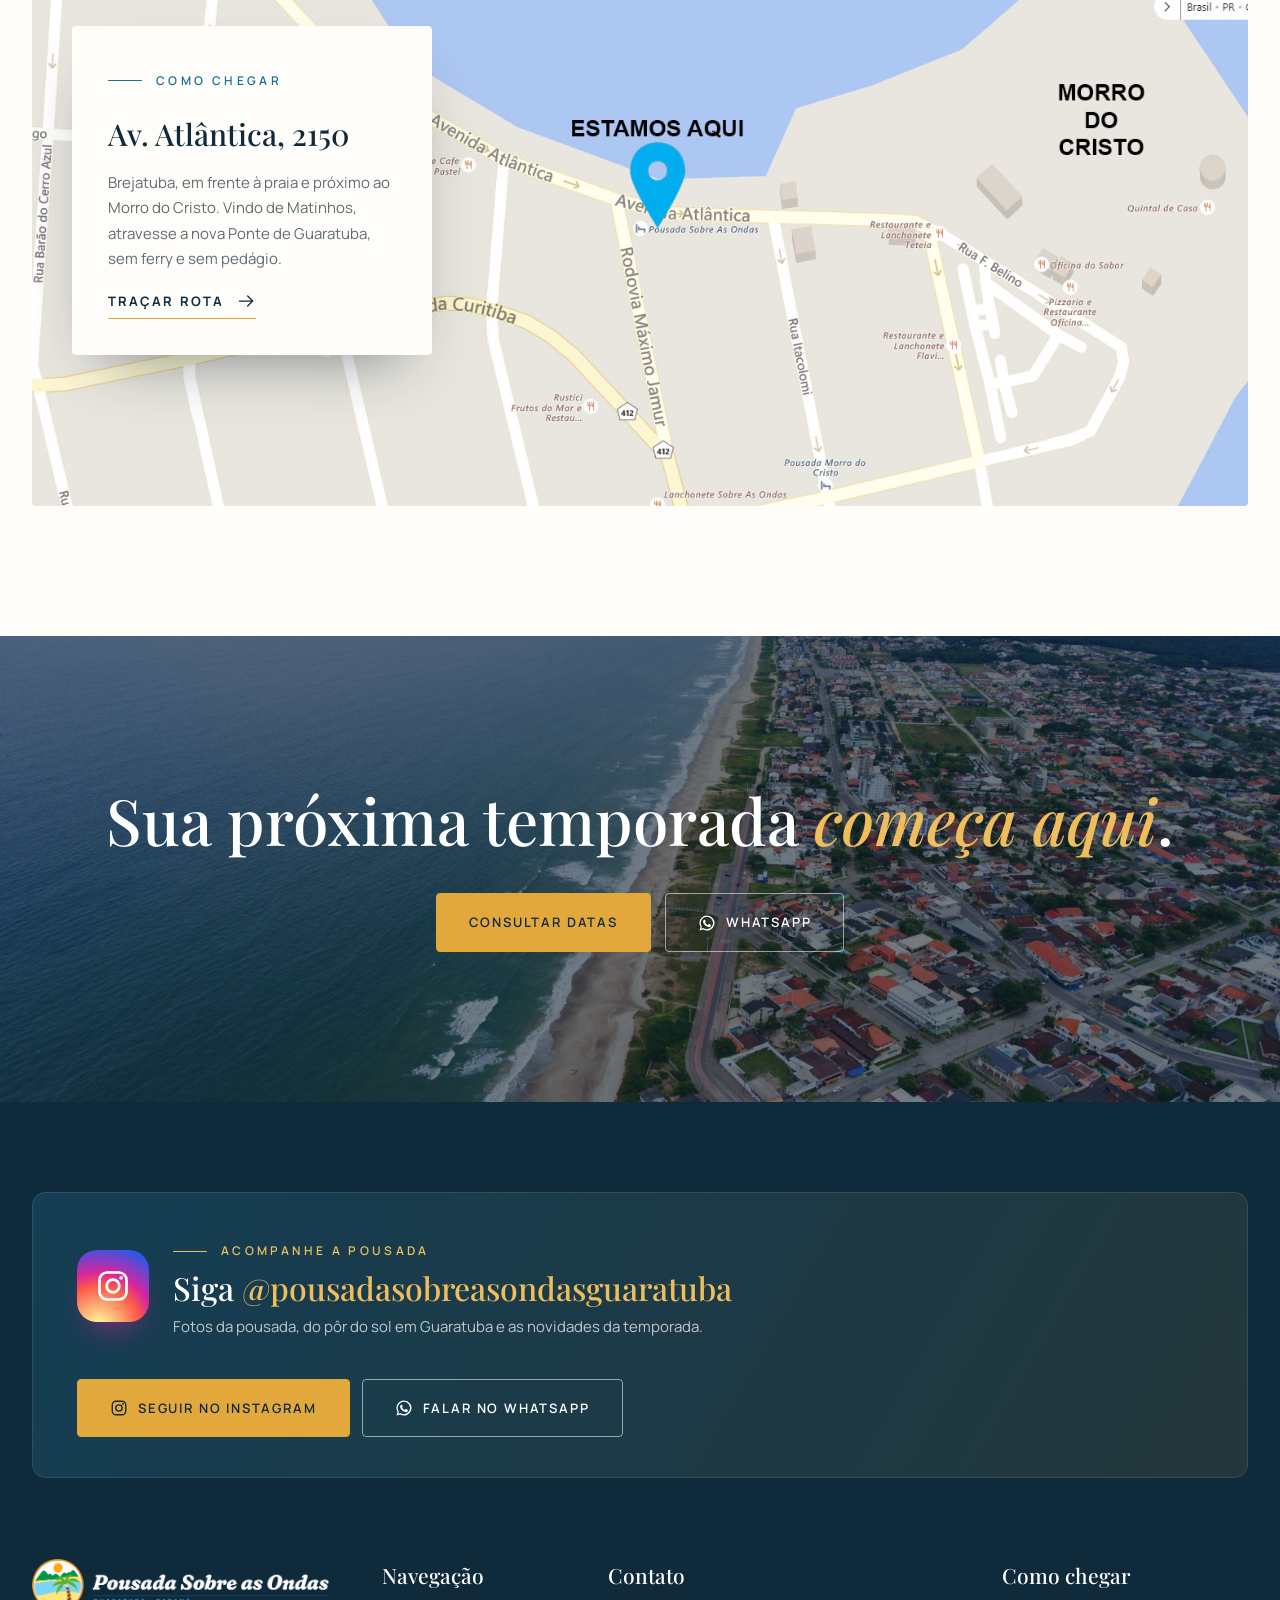
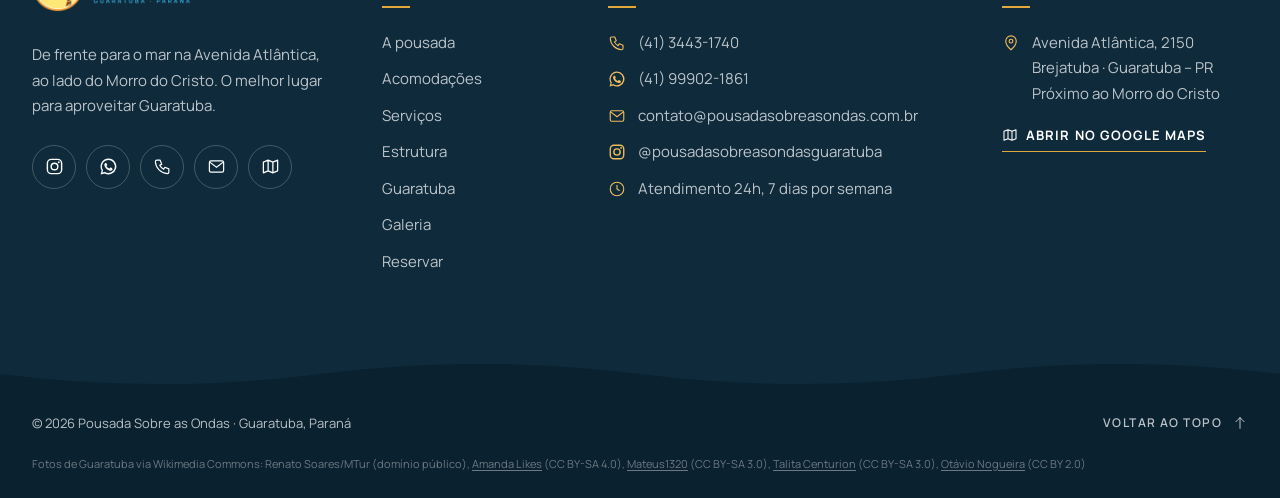
==== commit 74416f49: "Rodapé novo com Instagram e redes sociais - Faixa de destaque do Instagram com botões de seguir e Wh" ====
--- a/index.html
+++ b/index.html
@@ -29,6 +29,7 @@
     "@type": "LodgingBusiness",
     "name": "Pousada Sobre as Ondas",
     "url": "https://www.pousadasobreasondas.com.br/",
+    "sameAs": ["https://www.instagram.com/pousadasobreasondasguaratuba/"],
     "image": "https://www.pousadasobreasondas.com.br/images/place/img-2.jpg",
     "email": "contato@pousadasobreasondas.com.br",
     "telephone": ["+55 41 3443-1740", "+55 41 99902-1861"],
@@ -75,6 +76,9 @@
     <symbol id="i-mail" viewBox="0 0 24 24"><rect x="3" y="5" width="18" height="14" rx="2" fill="none" stroke="currentColor" stroke-width="1.5"/><path fill="none" stroke="currentColor" stroke-width="1.5" d="M3.5 6.5l8.5 6.5 8.5-6.5"/></symbol>
     <symbol id="i-clock" viewBox="0 0 24 24"><circle cx="12" cy="12" r="9" fill="none" stroke="currentColor" stroke-width="1.5"/><path fill="none" stroke="currentColor" stroke-width="1.5" stroke-linecap="round" d="M12 7v5l3 2"/></symbol>
     <symbol id="i-wa" viewBox="0 0 24 24"><path fill="currentColor" d="M12 2a10 10 0 0 0-8.6 15.1L2 22l5-1.3A10 10 0 1 0 12 2zm0 18.2c-1.6 0-3.1-.4-4.4-1.2l-.3-.2-3 .8.8-2.9-.2-.3A8.2 8.2 0 1 1 12 20.2zm4.5-6.1c-.2-.1-1.5-.7-1.7-.8-.2-.1-.4-.1-.6.1l-.8 1c-.1.2-.3.2-.5.1a6.7 6.7 0 0 1-3.3-2.9c-.2-.4.2-.4.7-1.3.1-.2 0-.3 0-.4l-.8-1.8c-.2-.5-.4-.4-.6-.4h-.5c-.2 0-.4.1-.7.3-.2.3-.9.9-.9 2.2s.9 2.5 1 2.7c.1.2 1.8 2.8 4.4 3.9 1.6.7 2.3.8 3.1.6.5-.1 1.5-.6 1.7-1.2.2-.6.2-1.1.2-1.2-.1-.1-.3-.2-.7-.3z"/></symbol>
+    <symbol id="i-ig" viewBox="0 0 24 24"><rect x="3" y="3" width="18" height="18" rx="5" fill="none" stroke="currentColor" stroke-width="1.8"/><circle cx="12" cy="12" r="4.2" fill="none" stroke="currentColor" stroke-width="1.8"/><circle cx="17.4" cy="6.6" r="1.2" fill="currentColor"/></symbol>
+    <symbol id="i-fb" viewBox="0 0 24 24"><path fill="currentColor" d="M13.5 21v-7.5h2.6l.4-3h-3V8.6c0-.9.3-1.5 1.5-1.5h1.6V4.4c-.3 0-1.2-.1-2.3-.1-2.3 0-3.9 1.4-3.9 4v2.2H7.8v3h2.6V21h3.1z"/></symbol>
+    <symbol id="i-map" viewBox="0 0 24 24"><path fill="none" stroke="currentColor" stroke-width="1.6" stroke-linejoin="round" d="M9 4L3 6.5v13.5l6-2.5 6 2.5 6-2.5V4l-6 2.5L9 4zM9 4v13.5M15 6.5V20"/></symbol>
     <symbol id="i-wifi" viewBox="0 0 32 32"><path fill="none" stroke="currentColor" stroke-width="1.4" stroke-linecap="round" d="M4 12a17 17 0 0 1 24 0M8 16.5a11 11 0 0 1 16 0M12 21a5 5 0 0 1 8 0"/><circle cx="16" cy="25" r="1.4" fill="currentColor"/></symbol>
     <symbol id="i-24" viewBox="0 0 32 32"><circle cx="16" cy="16" r="12" fill="none" stroke="currentColor" stroke-width="1.4"/><path fill="none" stroke="currentColor" stroke-width="1.4" stroke-linecap="round" stroke-linejoin="round" d="M10 13.2a2.4 2.4 0 1 1 4.2 1.6L10 19.5h4.6M20.5 19.5v-7l-3.6 5h5"/></symbol>
     <symbol id="i-meal" viewBox="0 0 32 32"><path fill="none" stroke="currentColor" stroke-width="1.4" stroke-linecap="round" d="M9 5v8a3 3 0 0 0 6 0V5M12 5v22M22 27V5c-2.8 1.6-4 5-4 9v4h4"/></symbol>
@@ -99,6 +103,7 @@
         <span class="topbar__spacer"></span>
         <a class="topbar__item" href="tel:+554134431740"><svg><use href="#i-phone"/></svg>(41) 3443-1740</a>
         <a class="topbar__item" href="https://api.whatsapp.com/send?phone=5541999021861" target="_blank" rel="noopener"><svg><use href="#i-wa"/></svg>(41) 99902-1861</a>
+        <a class="topbar__item topbar__social" href="https://www.instagram.com/pousadasobreasondasguaratuba/" target="_blank" rel="noopener" aria-label="Instagram da pousada"><svg><use href="#i-ig"/></svg><span class="topbar__hide-sm">Instagram</span></a>
       </div>
     </div>
 
@@ -140,6 +145,7 @@
     <div class="mobile-menu__foot">
       <a href="tel:+554134431740">(41) 3443-1740</a>
       <a href="https://api.whatsapp.com/send?phone=5541999021861" target="_blank" rel="noopener">WhatsApp (41) 99902-1861</a>
+      <a href="https://www.instagram.com/pousadasobreasondasguaratuba/" target="_blank" rel="noopener">Instagram @pousadasobreasondasguaratuba</a>
       <a href="#reservar" class="btn btn--gold">Reservar agora</a>
     </div>
   </div>
@@ -598,6 +604,10 @@
               <span class="contact__icon"><svg><use href="#i-mail"/></svg></span>
               <div><small>E-mail</small><a href="mailto:contato@pousadasobreasondas.com.br">contato@pousadasobreasondas.com.br</a></div>
             </li>
+            <li>
+              <span class="contact__icon"><svg><use href="#i-ig"/></svg></span>
+              <div><small>Instagram</small><a href="https://www.instagram.com/pousadasobreasondasguaratuba/" target="_blank" rel="noopener">@pousadasobreasondasguaratuba</a></div>
+            </li>
           </ul>
         </div>
 
@@ -644,48 +654,70 @@
 
   <!-- ============ Footer ============ -->
   <footer class="footer">
+    <div class="container">
+      <div class="footer__social-band">
+        <div class="footer__social-text">
+          <span class="footer__ig-badge"><svg><use href="#i-ig"/></svg></span>
+          <div>
+            <p class="eyebrow eyebrow--light">Acompanhe a pousada</p>
+            <h3>Siga <a href="https://www.instagram.com/pousadasobreasondasguaratuba/" target="_blank" rel="noopener">@pousadasobreasondasguaratuba</a></h3>
+            <p>Fotos da pousada, do pôr do sol em Guaratuba e as novidades da temporada.</p>
+          </div>
+        </div>
+        <div class="footer__social-actions">
+          <a href="https://www.instagram.com/pousadasobreasondasguaratuba/" target="_blank" rel="noopener" class="btn btn--gold"><svg><use href="#i-ig"/></svg> Seguir no Instagram</a>
+          <a href="https://api.whatsapp.com/send?phone=5541999021861" target="_blank" rel="noopener" class="btn btn--ghost"><svg><use href="#i-wa"/></svg> Falar no WhatsApp</a>
+        </div>
+      </div>
+    </div>
+
     <div class="container footer__grid">
       <div class="footer__brand">
-        <a href="#top" class="brand brand--light">
-          <svg class="brand__mark"><use href="#wave"/></svg>
-          <span class="brand__text"><small>Pousada</small>Sobre as Ondas</span>
+        <a href="#top" class="footer__logo" aria-label="Pousada Sobre as Ondas — voltar ao início">
+          <img src="images/logo-branca.png" alt="Pousada Sobre as Ondas · Guaratuba · Paraná" width="640" height="115" loading="lazy">
         </a>
         <p>De frente para o mar na Avenida Atlântica, ao lado do Morro do Cristo. O melhor lugar para aproveitar Guaratuba.</p>
-        <a href="https://api.whatsapp.com/send?phone=5541999021861" target="_blank" rel="noopener" class="btn btn--gold btn--sm"><svg><use href="#i-wa"/></svg> Reservar pelo WhatsApp</a>
-      </div>
-
-      <nav class="footer__col" aria-label="Rodapé: a pousada">
-        <h4>A Pousada</h4>
+        <ul class="footer__socials" aria-label="Redes sociais e contatos">
+          <li><a href="https://www.instagram.com/pousadasobreasondasguaratuba/" target="_blank" rel="noopener" aria-label="Instagram"><svg><use href="#i-ig"/></svg></a></li>
+          <!-- Facebook: ativar quando o link da página for confirmado
+          <li><a href="URL_DO_FACEBOOK" target="_blank" rel="noopener" aria-label="Facebook"><svg><use href="#i-fb"/></svg></a></li> -->
+          <li><a href="https://api.whatsapp.com/send?phone=5541999021861" target="_blank" rel="noopener" aria-label="WhatsApp"><svg><use href="#i-wa"/></svg></a></li>
+          <li><a href="tel:+554134431740" aria-label="Telefone"><svg><use href="#i-phone"/></svg></a></li>
+          <li><a href="mailto:contato@pousadasobreasondas.com.br" aria-label="E-mail"><svg><use href="#i-mail"/></svg></a></li>
+          <li><a href="https://www.google.com/maps/search/?api=1&amp;query=Pousada+Sobre+as+Ondas+Avenida+Atl%C3%A2ntica+2150+Guaratuba+PR" target="_blank" rel="noopener" aria-label="Ver no Google Maps"><svg><use href="#i-map"/></svg></a></li>
+        </ul>
+      </div>
+
+      <nav class="footer__col" aria-label="Rodapé: navegação">
+        <h4>Navegação</h4>
         <ul>
-          <li><a href="#sobre">Sobre nós</a></li>
-          <li><a href="#hospitalidade">Hospitalidade</a></li>
+          <li><a href="#sobre">A pousada</a></li>
           <li><a href="#quartos">Acomodações</a></li>
+          <li><a href="#servicos">Serviços</a></li>
           <li><a href="#estrutura">Estrutura</a></li>
+          <li><a href="#guaratuba">Guaratuba</a></li>
           <li><a href="#galeria">Galeria</a></li>
-        </ul>
-      </nav>
-
-      <nav class="footer__col" aria-label="Rodapé: serviços">
-        <h4>Serviços</h4>
-        <ul>
-          <li>Atendimento 24 horas</li>
-          <li>TV, frigobar e ventilador nos quartos</li>
-          <li>Wi-Fi gratuito</li>
-          <li>Refeições na alta temporada</li>
-          <li>Churrasqueira</li>
-          <li>Cozinha para excursões</li>
+          <li><a href="#reservar">Reservar</a></li>
         </ul>
       </nav>
 
       <div class="footer__col">
         <h4>Contato</h4>
         <ul class="footer__contact">
-          <li><svg><use href="#i-pin"/></svg><span>Avenida Atlântica, 2150 · Brejatuba<br>Guaratuba – PR</span></li>
           <li><svg><use href="#i-phone"/></svg><a href="tel:+554134431740">(41) 3443-1740</a></li>
           <li><svg><use href="#i-wa"/></svg><a href="https://api.whatsapp.com/send?phone=5541999021861" target="_blank" rel="noopener">(41) 99902-1861</a></li>
           <li><svg><use href="#i-mail"/></svg><a href="mailto:contato@pousadasobreasondas.com.br">contato@pousadasobreasondas.com.br</a></li>
+          <li><svg><use href="#i-ig"/></svg><a href="https://www.instagram.com/pousadasobreasondasguaratuba/" target="_blank" rel="noopener">@pousadasobreasondasguaratuba</a></li>
           <li><svg><use href="#i-clock"/></svg><span>Atendimento 24h, 7 dias por semana</span></li>
         </ul>
+      </div>
+
+      <div class="footer__col">
+        <h4>Como chegar</h4>
+        <ul class="footer__contact">
+          <li><svg><use href="#i-pin"/></svg><span>Avenida Atlântica, 2150<br>Brejatuba · Guaratuba – PR<br>Próximo ao Morro do Cristo</span></li>
+        </ul>
+        <a class="footer__map-link" href="https://www.google.com/maps/dir/?api=1&amp;destination=Avenida+Atl%C3%A2ntica+2150+Guaratuba+PR" target="_blank" rel="noopener"><svg><use href="#i-map"/></svg> Abrir no Google Maps</a>
       </div>
     </div>
 
@@ -696,12 +728,12 @@
     <div class="footer__bottom">
       <div class="container footer__bottom-inner">
         <span>© <span id="year">2026</span> Pousada Sobre as Ondas · Guaratuba, Paraná</span>
+        <a href="#top" class="footer__top">Voltar ao topo <svg><use href="#i-arrow"/></svg></a>
         <span class="footer__credits">Fotos de Guaratuba via Wikimedia Commons: Renato Soares/MTur (domínio público),
           <a href="https://commons.wikimedia.org/wiki/File:Nascer_do_sol_em_Guaratuba.jpg" target="_blank" rel="noopener">Amanda Likes</a> (CC BY-SA 4.0),
           <a href="https://commons.wikimedia.org/wiki/File:Nascimento_do_sol_na_Praia_de_Guaratuba.jpg" target="_blank" rel="noopener">Mateus1320</a> (CC BY-SA 3.0),
           <a href="https://commons.wikimedia.org/wiki/File:Por_do_sol_na_Baia_de_Guaratuba-_PR.jpg" target="_blank" rel="noopener">Talita Centurion</a> (CC BY-SA 3.0),
           <a href="https://commons.wikimedia.org/wiki/File:No_caminho_para_Ilha-_Baia_de_Guaratuba_(17760431013).jpg" target="_blank" rel="noopener">Otávio Nogueira</a> (CC BY 2.0)</span>
-        <a href="#top" class="footer__top">Voltar ao topo <svg><use href="#i-arrow"/></svg></a>
       </div>
     </div>
   </footer>
--- a/assets/css/style.css
+++ b/assets/css/style.css
@@ -640,16 +640,50 @@
 .cta-band__actions { display: flex; gap: 14px; justify-content: center; flex-wrap: wrap; }
 
 /* ---------- Footer ---------- */
-.footer { background: var(--navy); color: rgba(255,255,255,.7); padding-top: 100px; position: relative; }
-.footer__grid { display: grid; grid-template-columns: 1.4fr 1fr 1fr 1.4fr; gap: 60px; padding-bottom: 80px; }
-.brand--light { color: #fff; margin-bottom: 24px; }
-.footer__brand p { font-size: 15px; max-width: 320px; margin-bottom: 28px; }
-.footer h4 { font-family: var(--serif); font-size: 22px; color: #fff; margin-bottom: 22px; }
-.footer__col ul { display: flex; flex-direction: column; gap: 10px; font-size: 15px; }
+.footer { background: var(--navy); color: rgba(255,255,255,.72); padding-top: 90px; position: relative; }
+.footer__social-band {
+  display: flex; align-items: center; justify-content: space-between; gap: 40px; flex-wrap: wrap;
+  padding: 40px 44px; margin-bottom: 80px; border-radius: 14px;
+  background: linear-gradient(120deg, rgba(58,169,216,.16), rgba(227,168,59,.10));
+  border: 1px solid rgba(255,255,255,.10);
+}
+.footer__social-text { display: flex; align-items: center; gap: 24px; min-width: 0; }
+.footer__social-text .eyebrow { margin-bottom: 8px; }
+.footer__social-text h3 { font-family: var(--serif); font-size: clamp(22px, 2.6vw, 32px); color: #fff; line-height: 1.2; margin-bottom: 6px; word-break: break-word; }
+.footer__social-text h3 a { color: var(--gold-2); transition: color .3s; }
+.footer__social-text h3 a:hover { color: #fff; }
+.footer__social-text p:not(.eyebrow) { margin: 0; font-size: 15px; }
+.footer__ig-badge {
+  flex-shrink: 0; width: 72px; height: 72px; border-radius: 20px; display: grid; place-items: center; color: #fff;
+  background: radial-gradient(circle at 30% 107%, #fdf497 0%, #fdf497 5%, #fd5949 45%, #d6249f 60%, #285AEB 90%);
+  box-shadow: 0 16px 30px -14px rgba(214,36,159,.7);
+}
+.footer__ig-badge svg { width: 36px; height: 36px; }
+.footer__social-actions { display: flex; gap: 12px; flex-wrap: wrap; }
+
+.footer__grid { display: grid; grid-template-columns: 1.35fr .8fr 1.55fr 1.1fr; gap: 48px; padding-bottom: 80px; }
+.footer__logo { display: inline-block; margin-bottom: 22px; }
+.footer__logo img { width: 300px; max-width: 100%; height: auto; }
+.footer__brand p { font-size: 15px; max-width: 340px; margin-bottom: 26px; }
+.footer__socials { display: flex; flex-wrap: wrap; gap: 10px; }
+.footer__socials a {
+  width: 44px; height: 44px; border-radius: 50%; display: grid; place-items: center; color: #fff;
+  border: 1px solid rgba(255,255,255,.22); transition: background .3s, border-color .3s, color .3s, transform .3s var(--ease);
+}
+.footer__socials a:hover { background: var(--gold); border-color: var(--gold); color: var(--navy); transform: translateY(-3px); }
+.footer__socials svg { width: 19px; height: 19px; }
+.footer h4 { font-family: var(--serif); font-size: 21px; color: #fff; margin-bottom: 22px; position: relative; padding-bottom: 14px; }
+.footer h4::after { content: ""; position: absolute; left: 0; bottom: 0; width: 28px; height: 2px; background: var(--gold); }
+.footer__col ul { display: flex; flex-direction: column; gap: 11px; font-size: 15px; }
 .footer__col a { transition: color .3s; }
 .footer__col a:hover { color: var(--gold-2); }
-.footer__contact li { display: flex; gap: 12px; align-items: flex-start; word-break: break-word; }
+.footer__contact li { display: flex; gap: 12px; align-items: flex-start; overflow-wrap: anywhere; }
+.footer__contact a, .footer__contact span { min-width: 0; }
 .footer__contact svg { width: 18px; height: 18px; color: var(--gold-2); margin-top: 4px; }
+.footer__map-link { display: inline-flex; align-items: center; gap: 8px; margin-top: 18px; font-size: 13px; font-weight: 700; letter-spacing: .08em; text-transform: uppercase; color: #fff; border-bottom: 1px solid var(--gold); padding-bottom: 4px; transition: color .3s; }
+.footer__map-link:hover { color: var(--gold-2); }
+.footer__map-link svg { width: 16px; height: 16px; }
+.topbar__social svg { color: #fff; }
 .footer__wave { color: #0a2130; line-height: 0; }
 .footer__wave svg { width: 100%; height: 40px; }
 .footer__bottom { background: #0a2130; font-size: 13px; }
@@ -687,6 +721,7 @@
   .navbar__inner { gap: 28px; }
   .about__grid, .services__grid, .contact__grid { gap: 60px; }
   .footer__grid { grid-template-columns: 1fr 1fr; }
+  .footer__brand { grid-column: 1 / -1; }
 }
 @media (max-width: 1024px) {
   .nav-links, .navbar__cta { display: none; }
@@ -766,7 +801,15 @@
   .map__card { position: static; max-width: none; box-shadow: none; padding: 28px 22px; }
   .cta-band { padding: 110px 0; }
   .footer { padding-top: 70px; }
-  .footer__grid { grid-template-columns: 1fr; gap: 44px; padding-bottom: 50px; }
+  .footer__grid { grid-template-columns: 1fr; gap: 40px; padding-bottom: 50px; }
+  .footer__social-band { padding: 28px 22px; margin-bottom: 56px; gap: 24px; }
+  .footer__social-text { flex-direction: column; align-items: flex-start; gap: 16px; }
+  .footer__social-text h3 { font-size: 18px; }
+  .footer__social-text h3 a { display: block; font-size: 17.5px; }
+  .footer__ig-badge { width: 56px; height: 56px; border-radius: 16px; }
+  .footer__ig-badge svg { width: 28px; height: 28px; }
+  .footer__social-actions { width: 100%; }
+  .footer__social-actions .btn { flex: 1 1 100%; }
   .lightbox { grid-template-columns: 44px 1fr 44px; }
   .wa-float { right: 16px; bottom: 16px; height: 56px; padding: 0 15px; }
 }
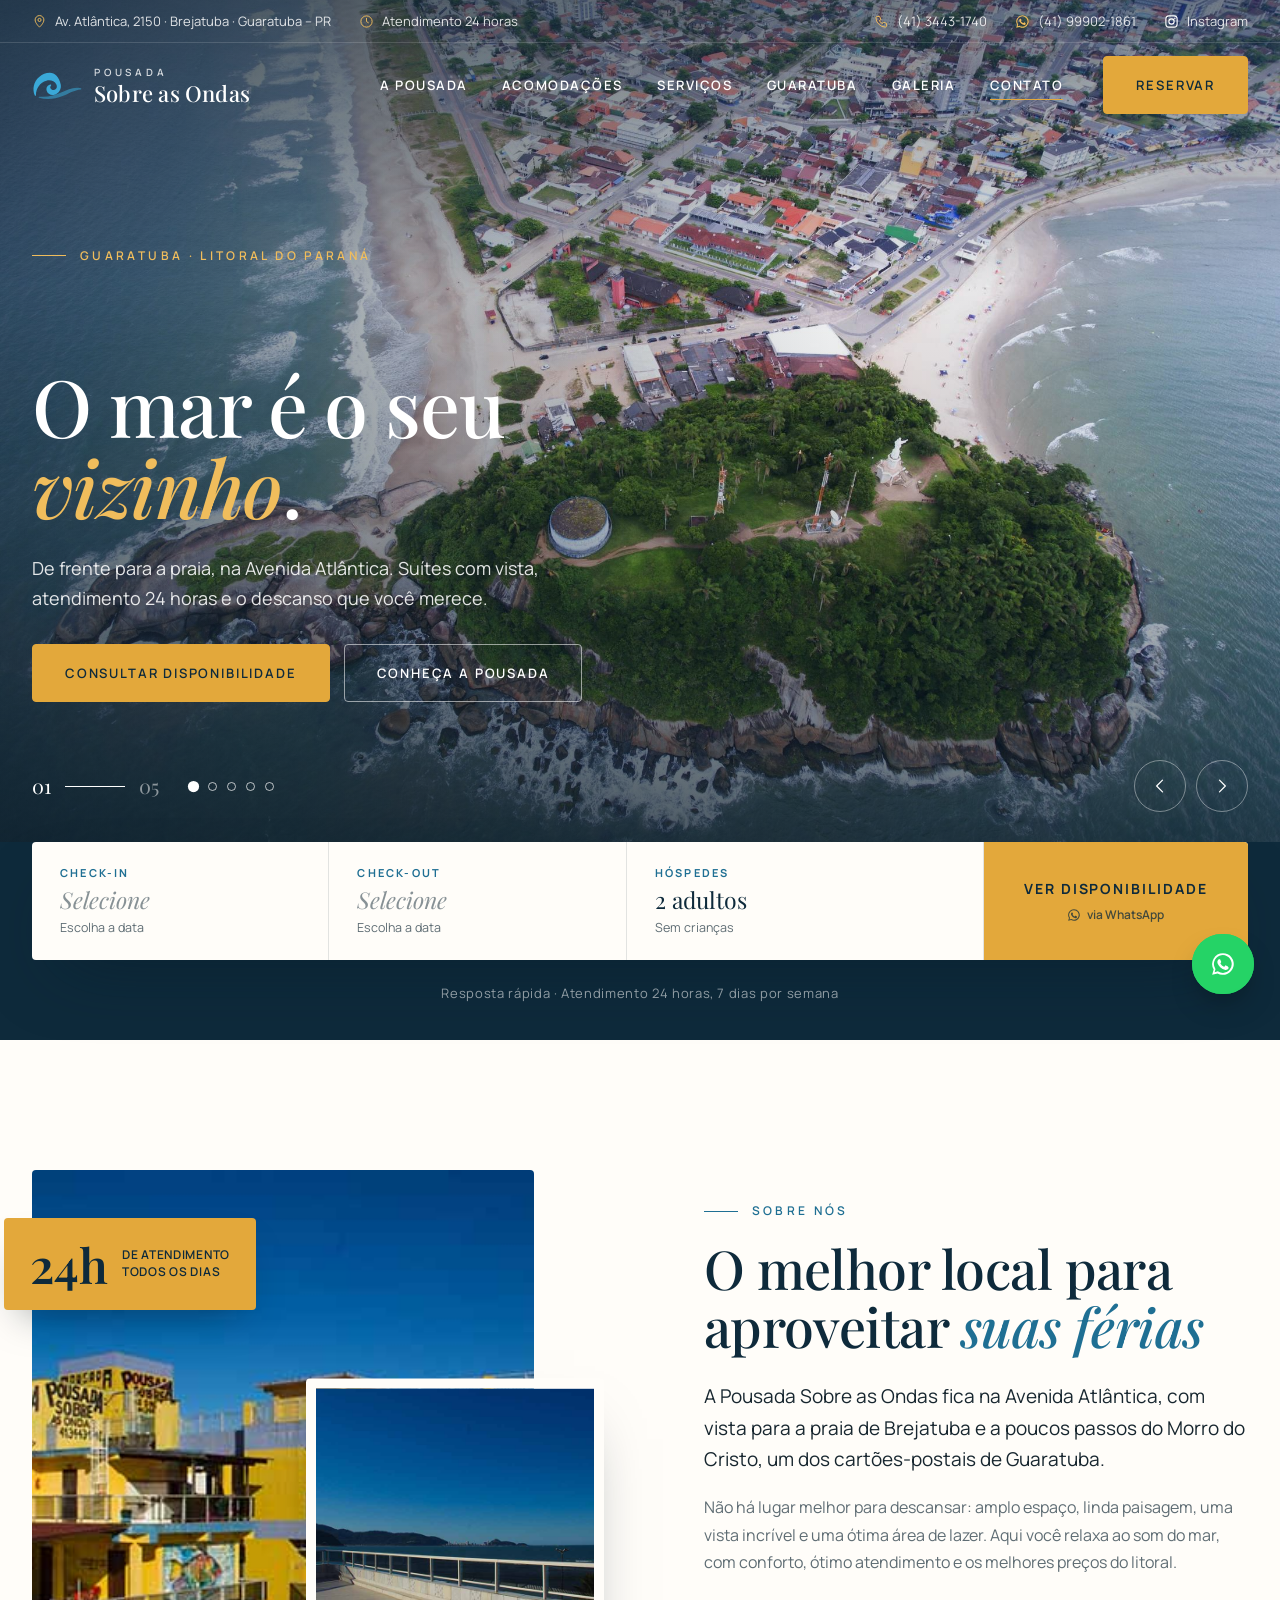
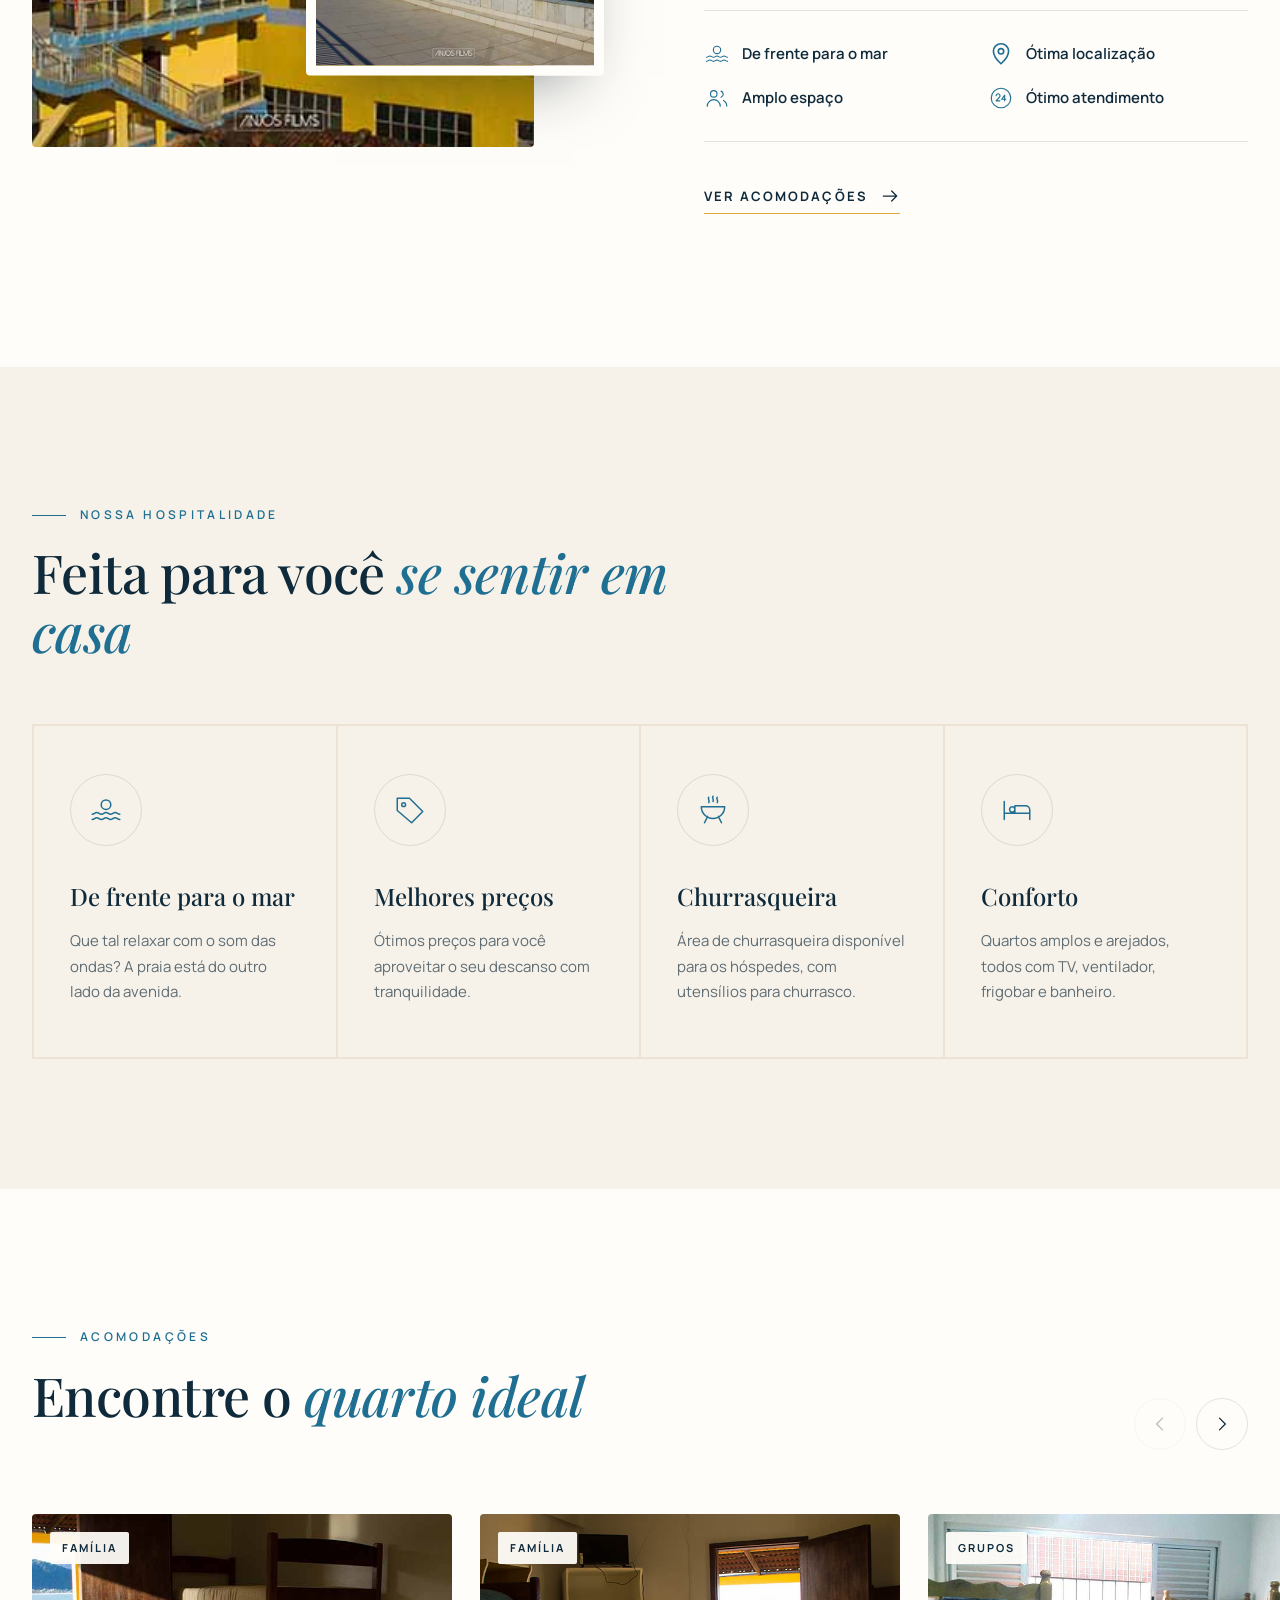
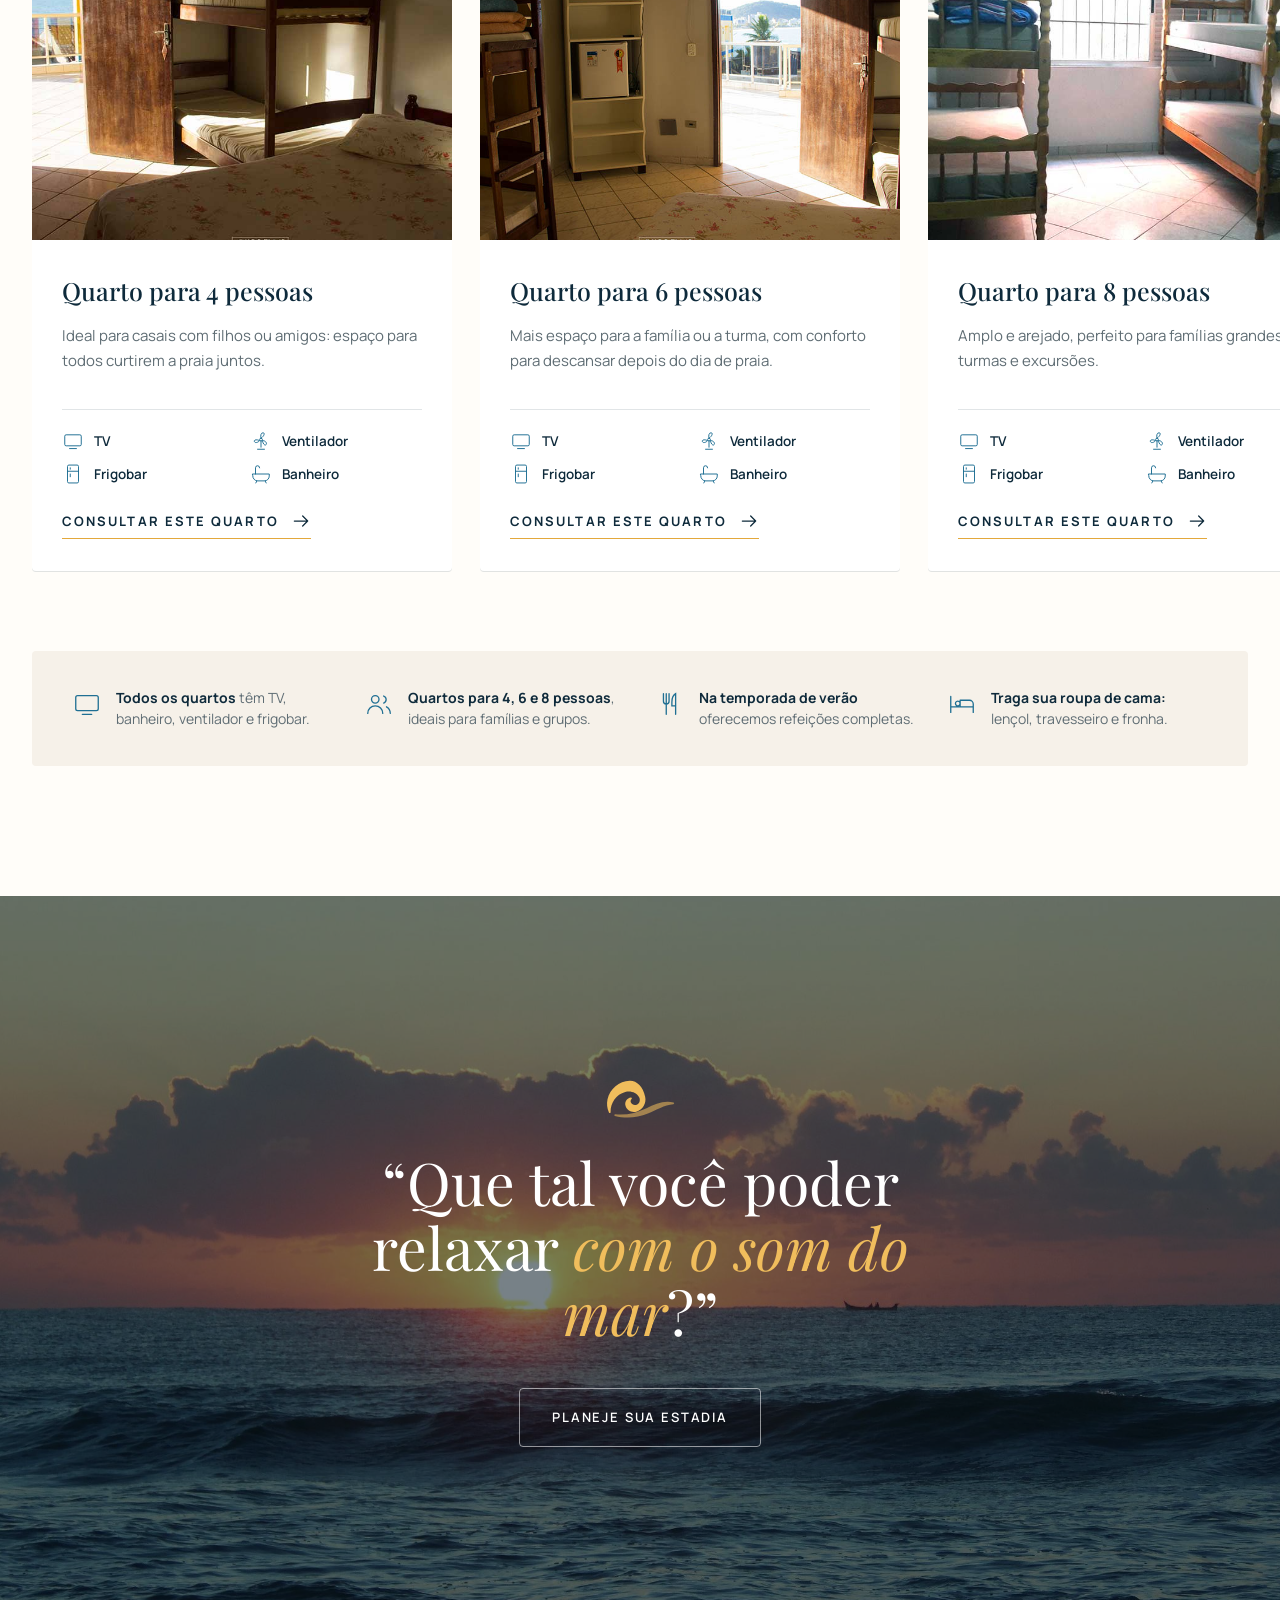
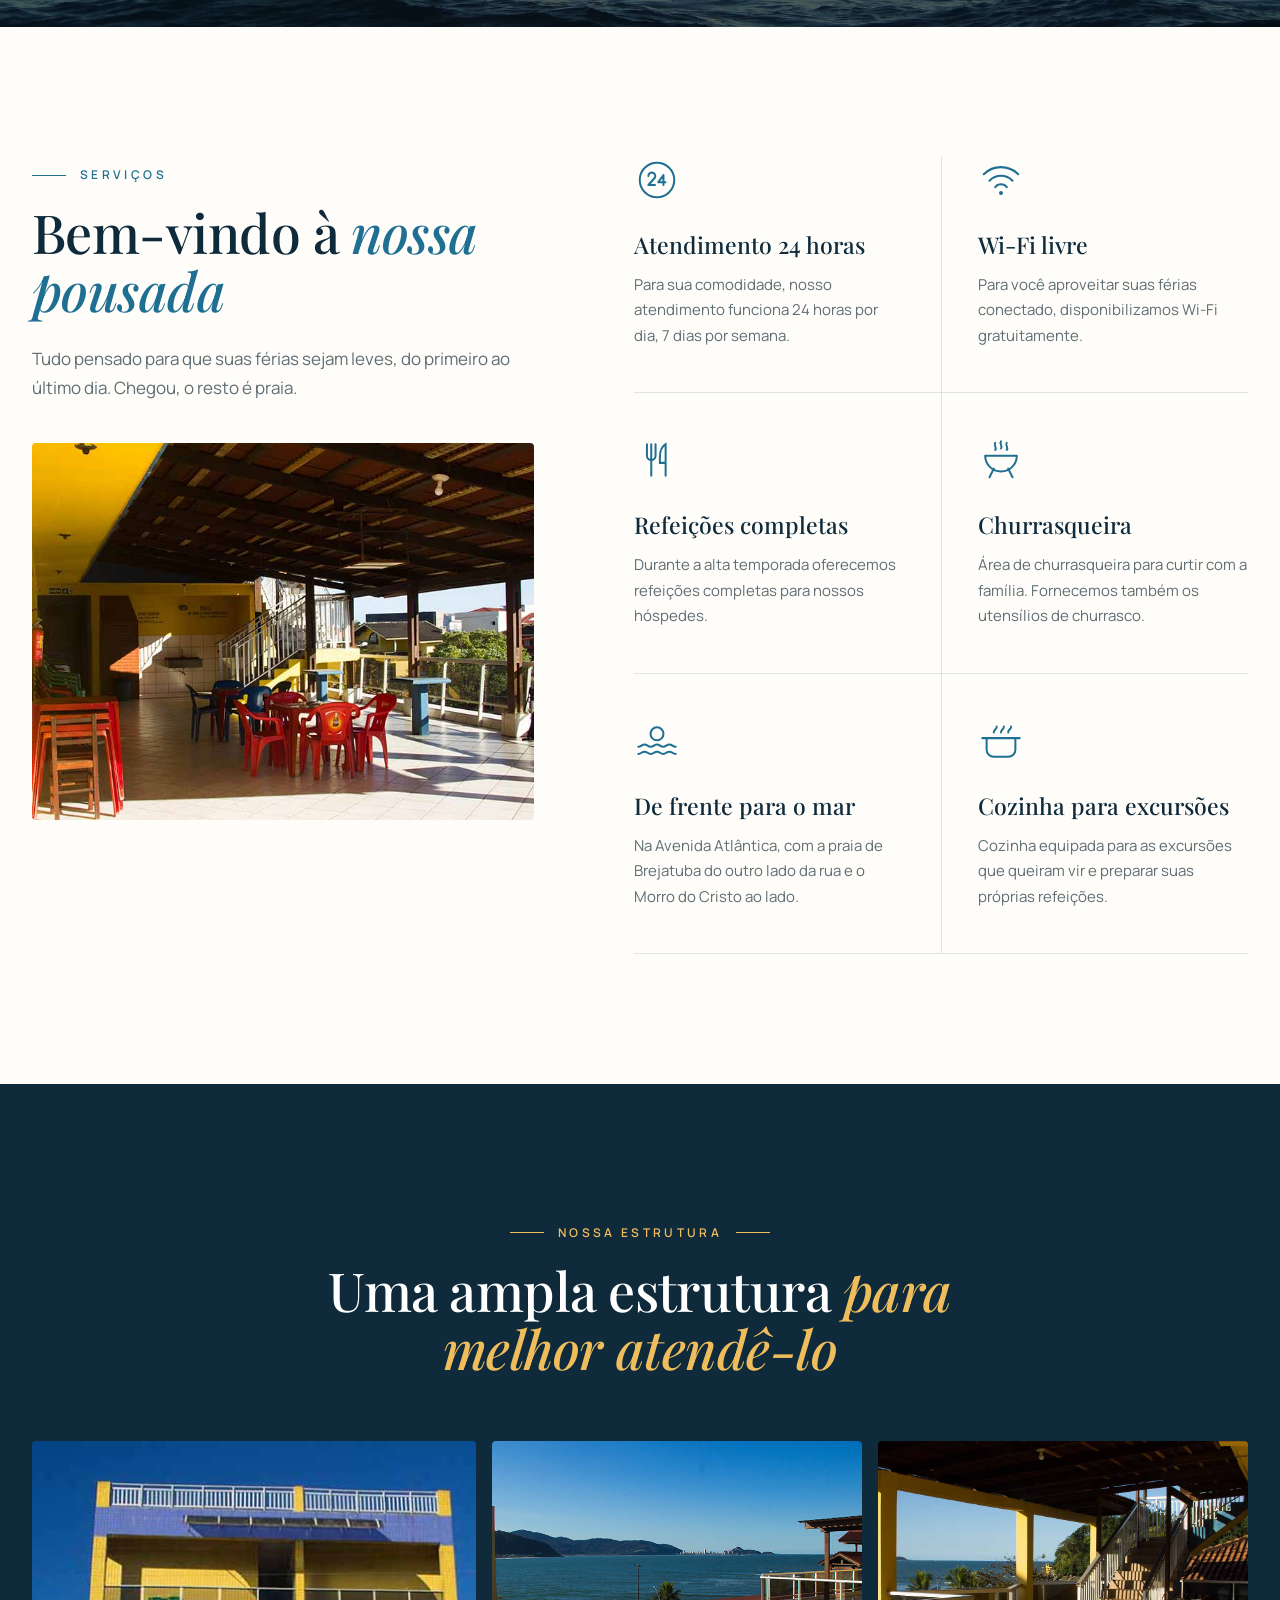
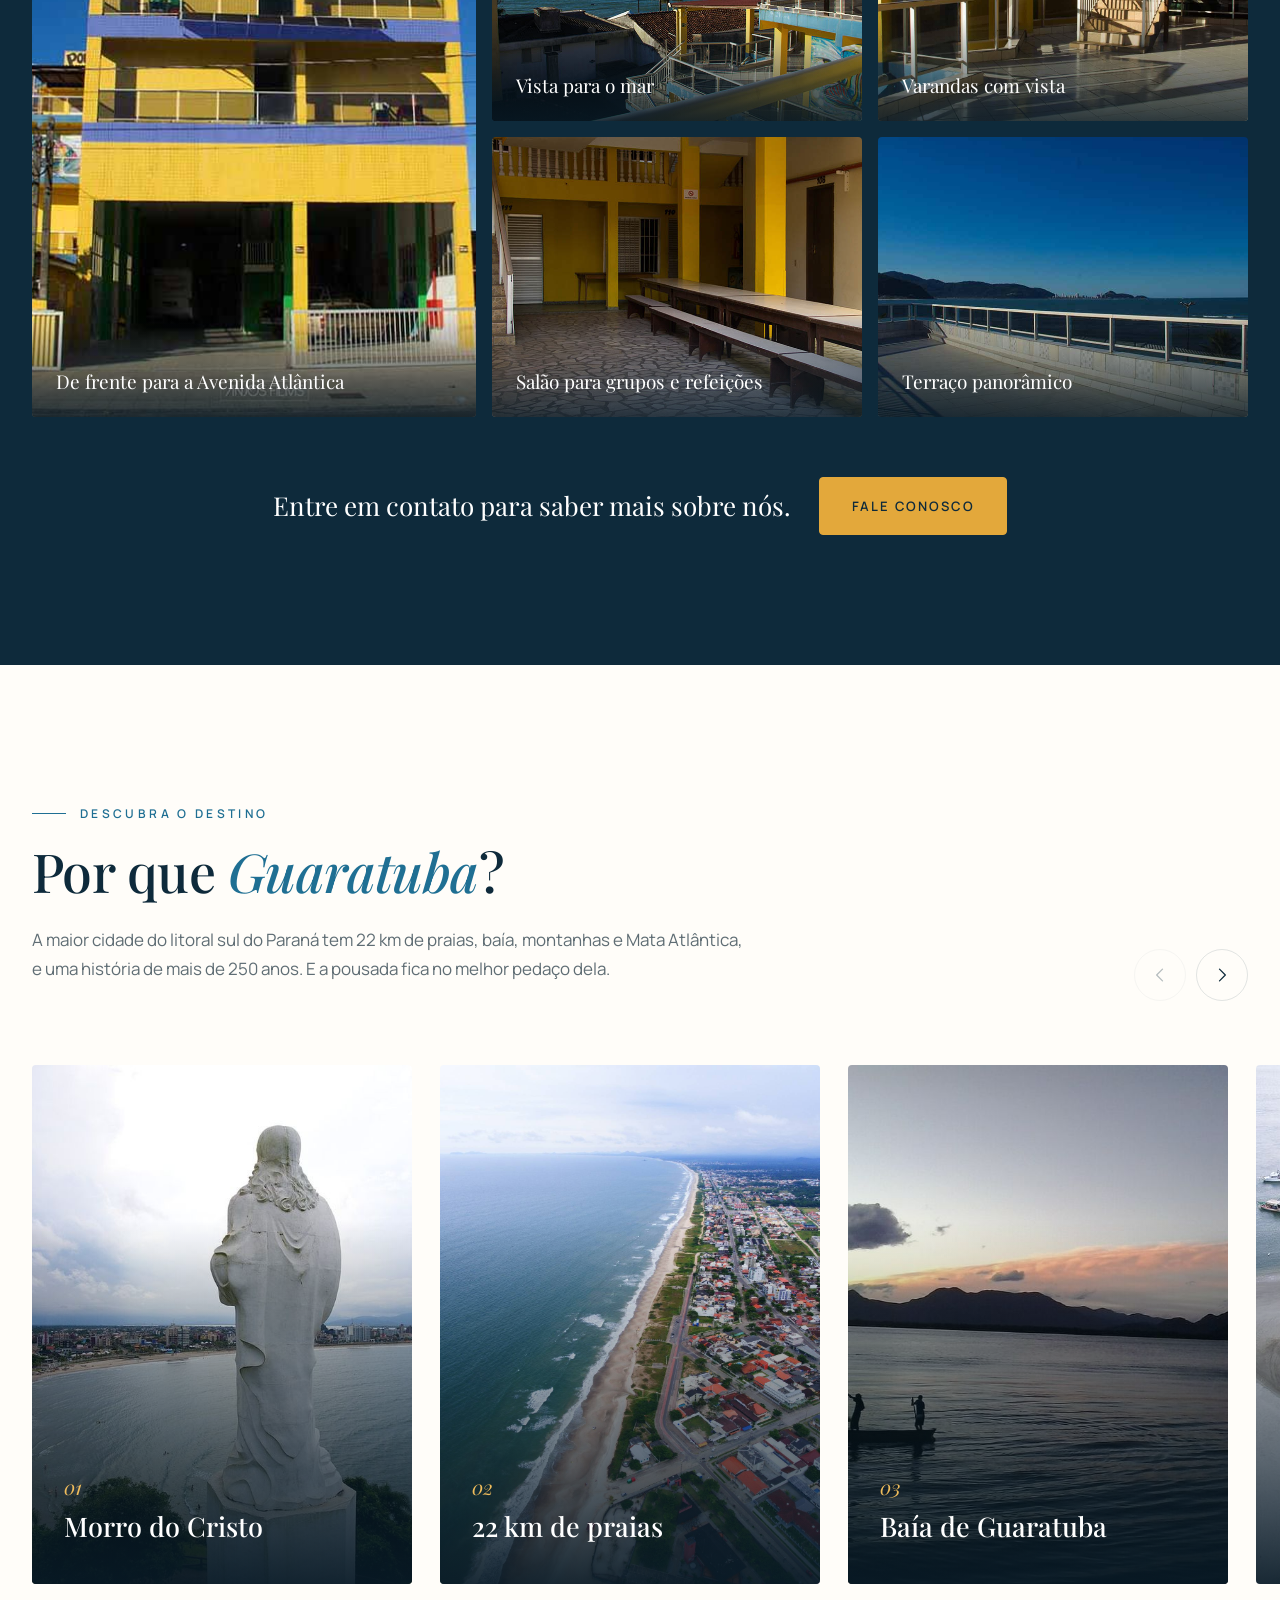
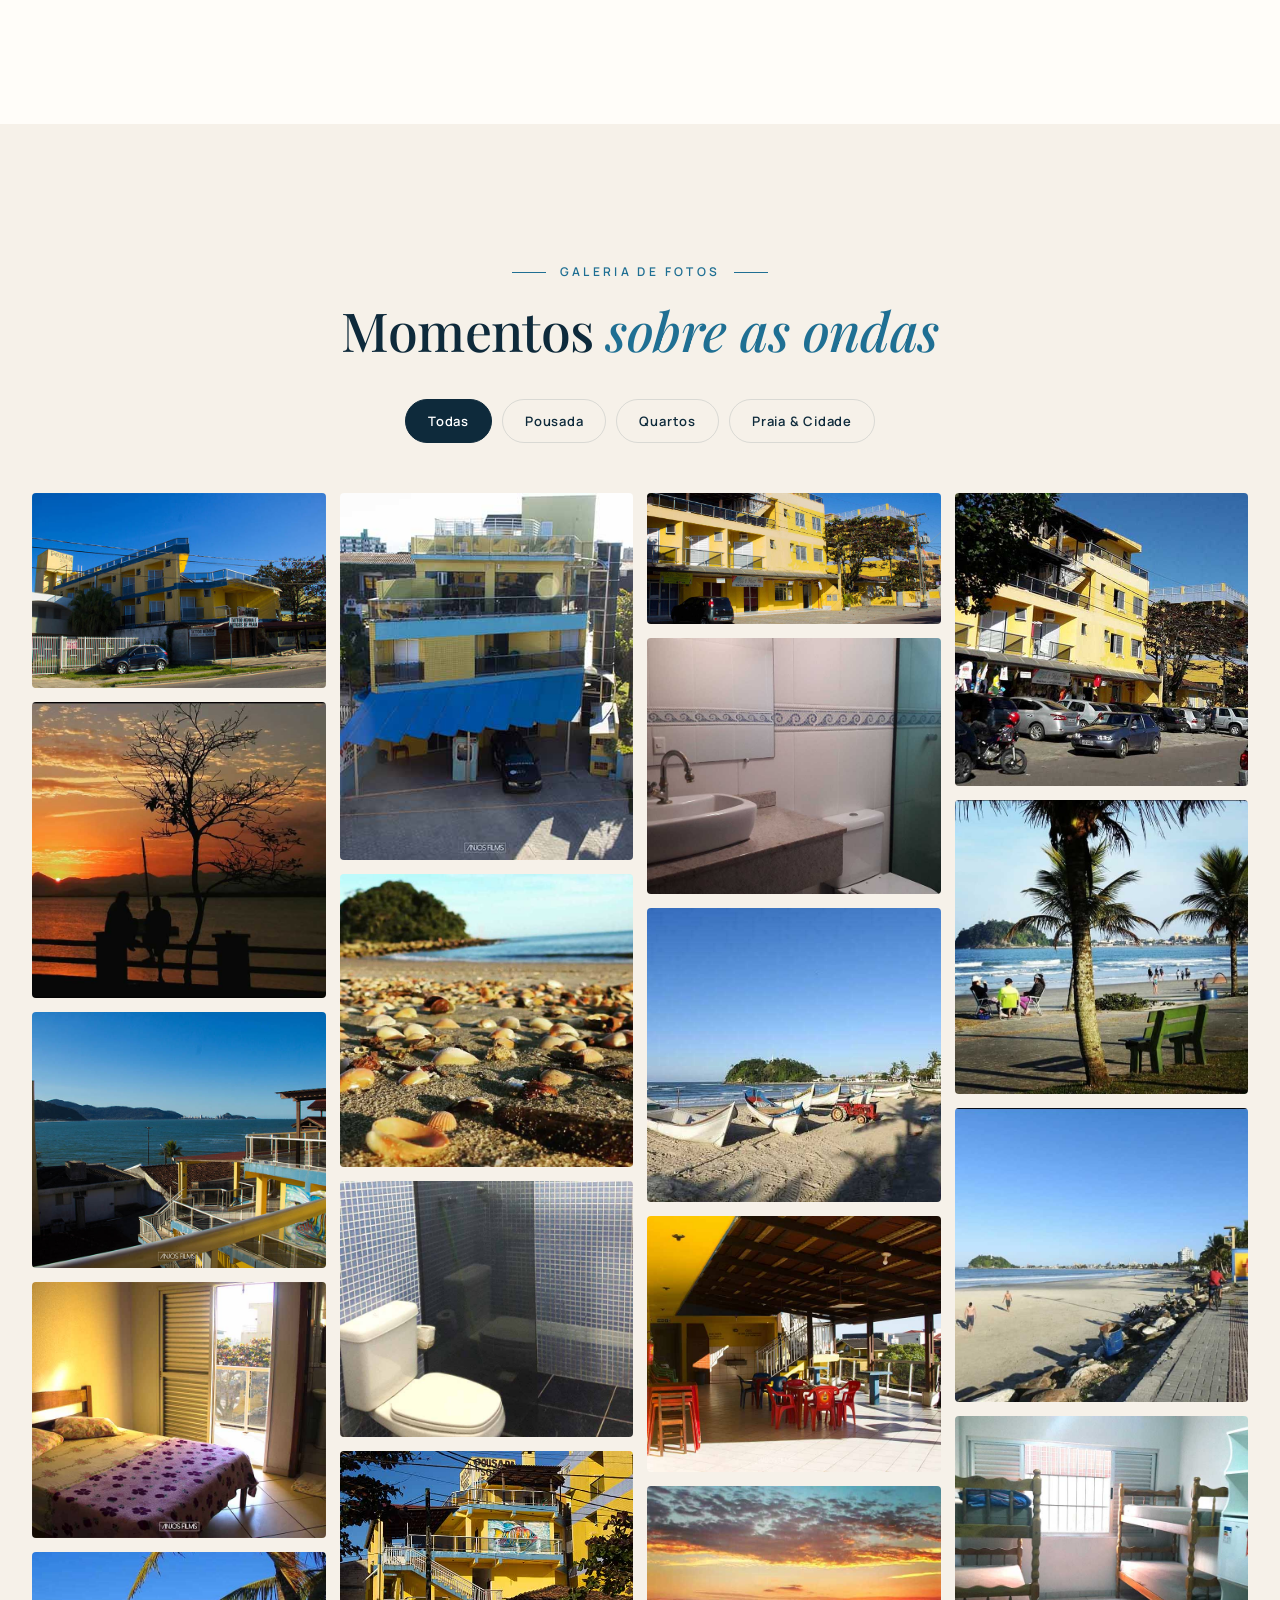
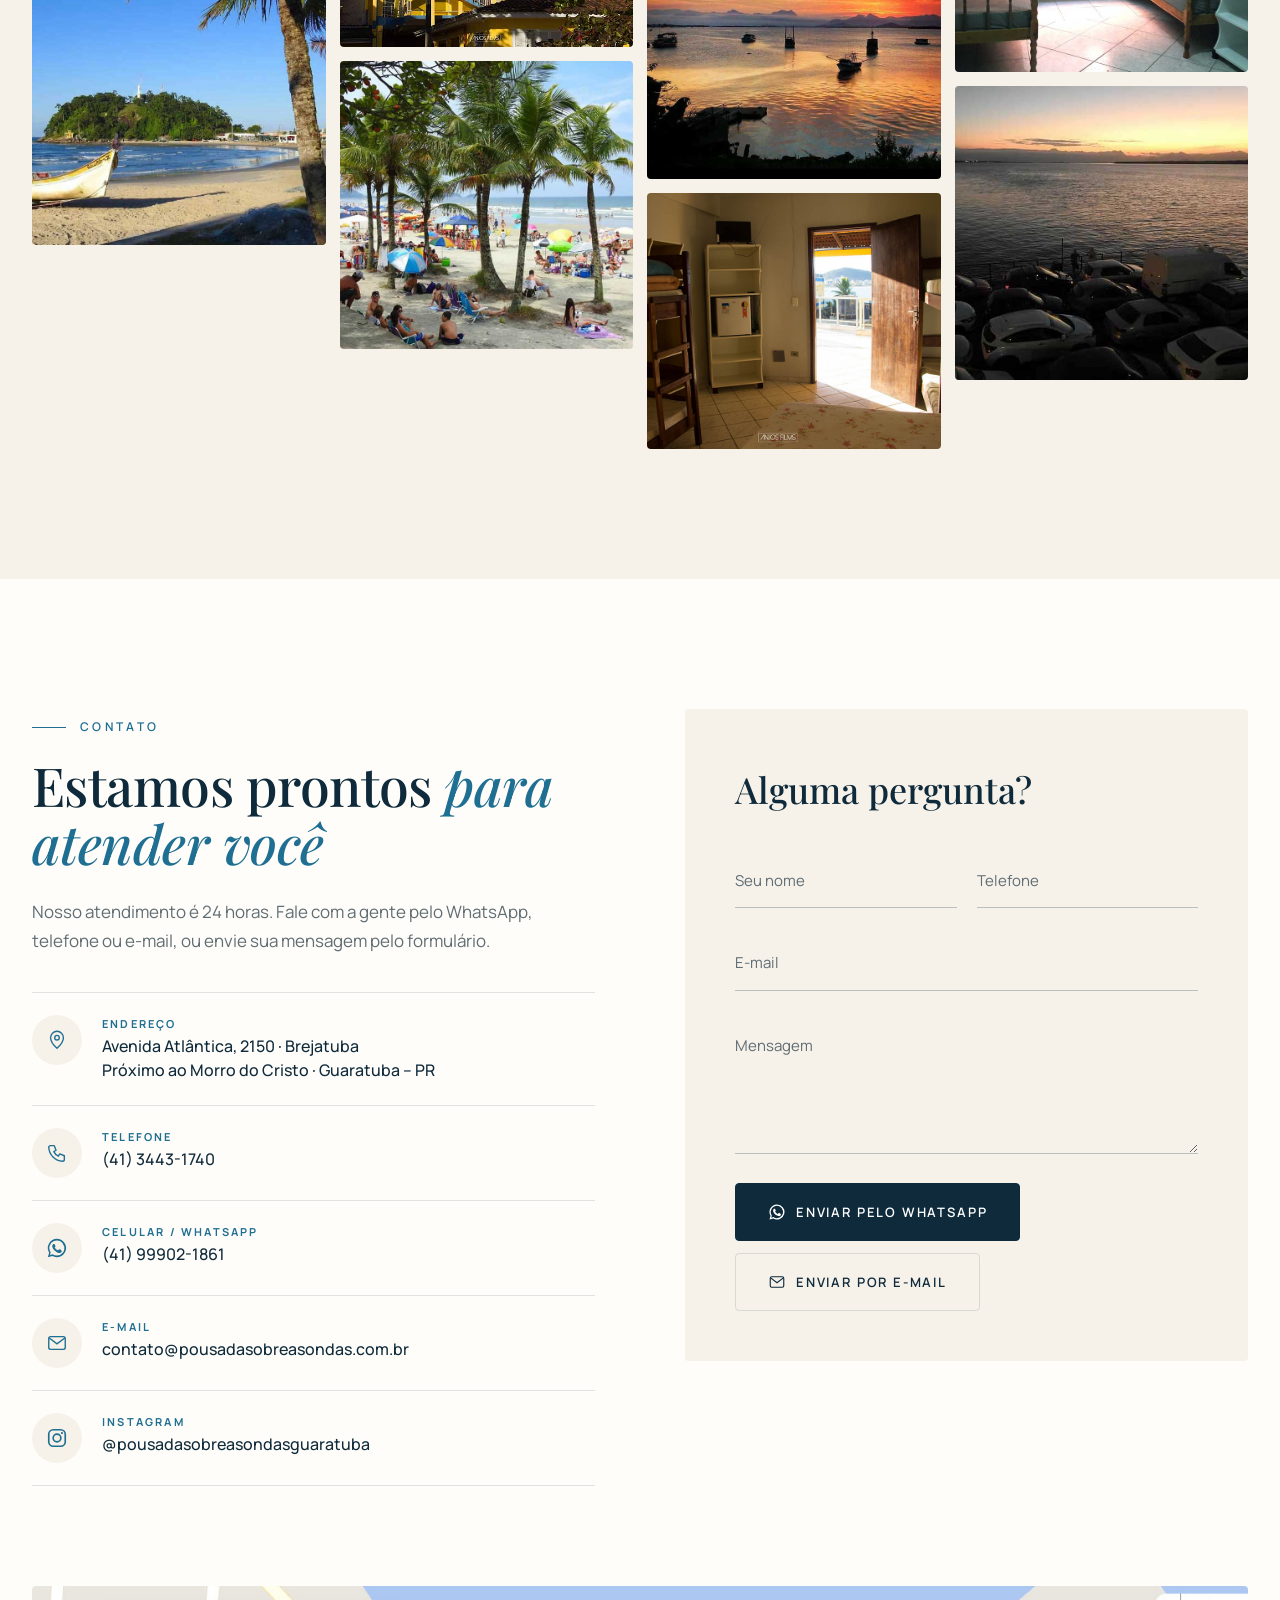
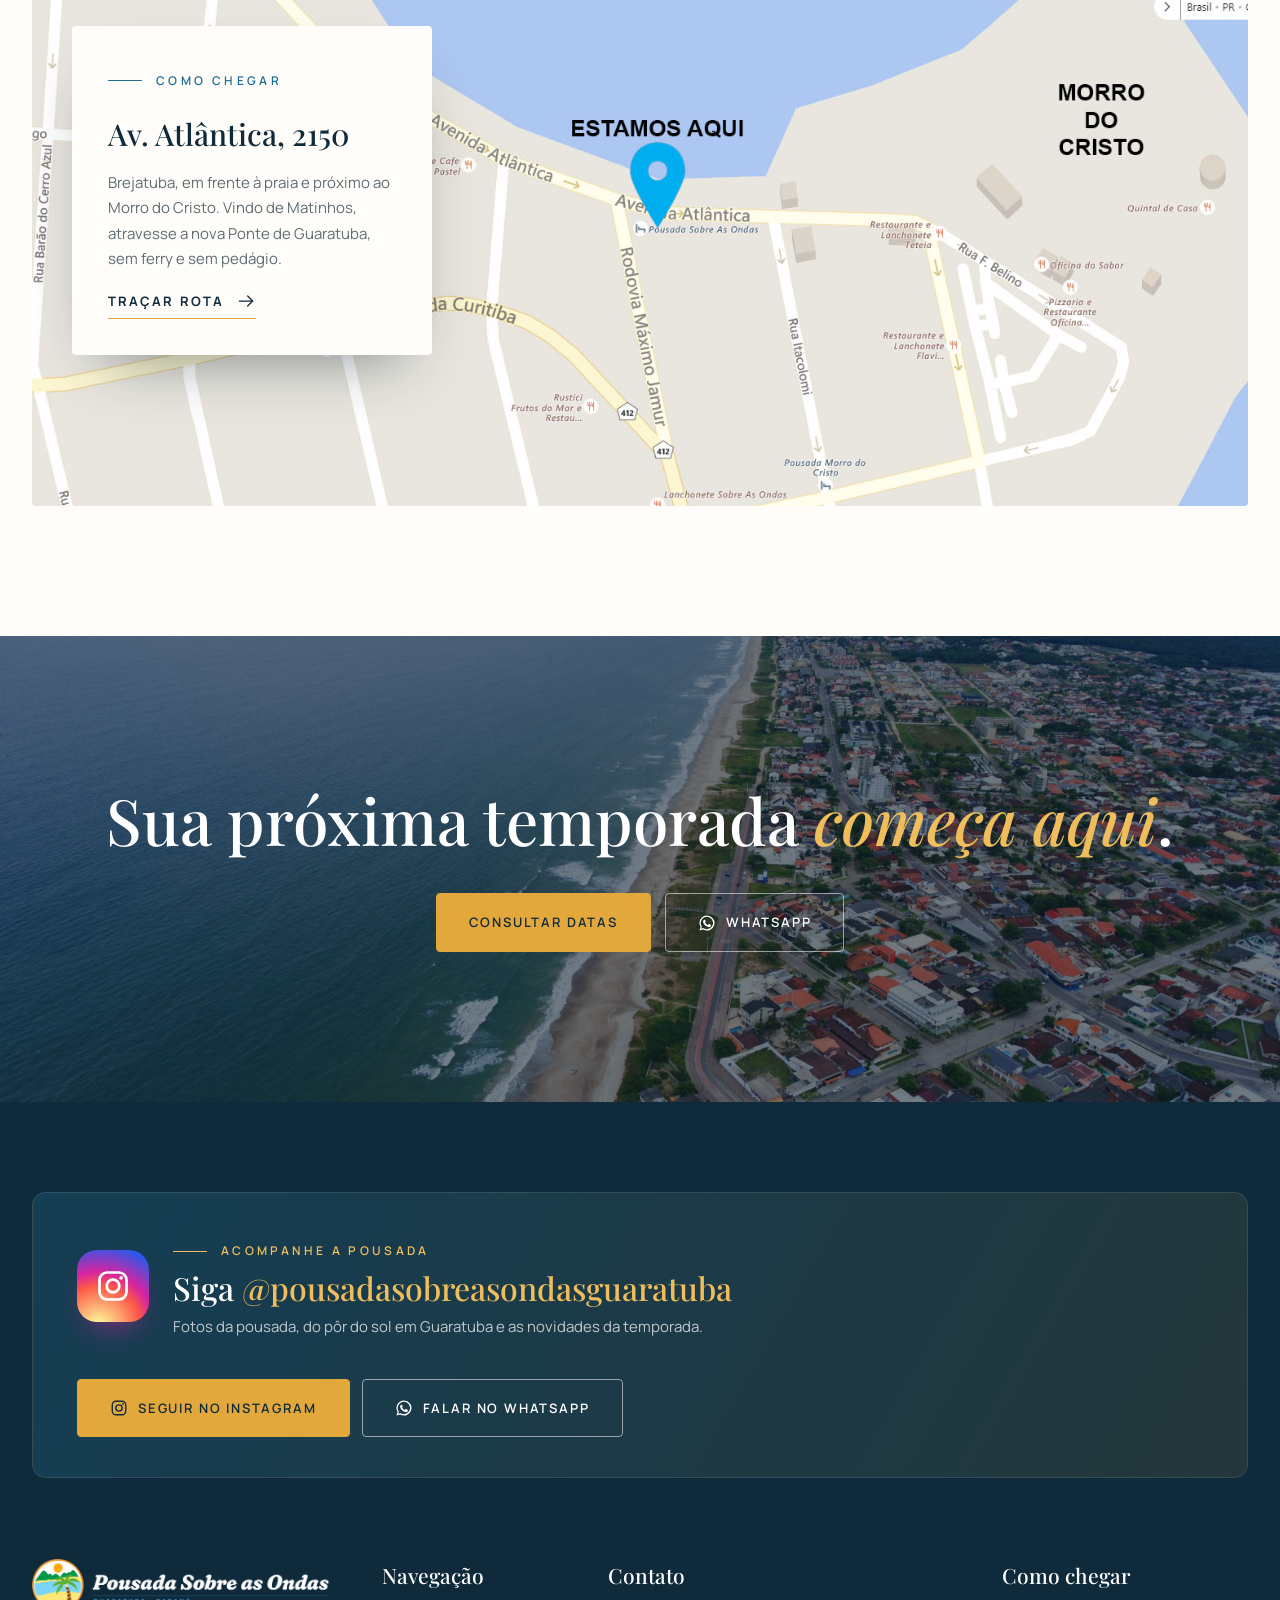
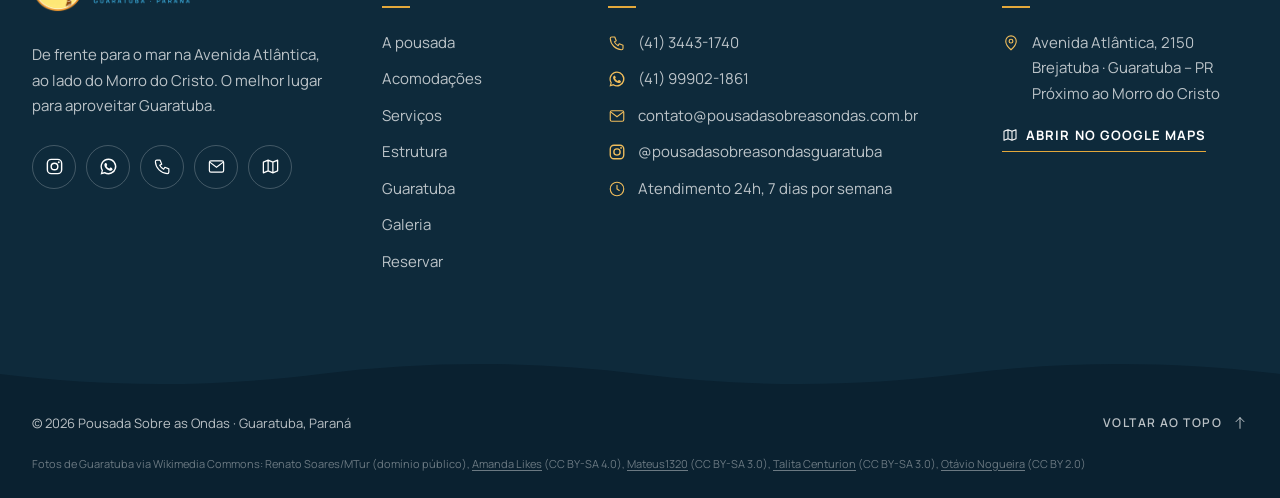
==== commit 2e263db6: "Usa o endereço sem www como principal (og:url, imagem e dados do Google) Co-Authored-By: Claude Opus" ====
--- a/index.html
+++ b/index.html
@@ -12,8 +12,8 @@
   <meta property="og:locale" content="pt_BR">
   <meta property="og:title" content="Pousada Sobre as Ondas · Guaratuba, PR">
   <meta property="og:description" content="De frente para o mar, ao lado do Morro do Cristo. Suítes com vista, atendimento 24h e o melhor de Guaratuba.">
-  <meta property="og:url" content="https://www.pousadasobreasondas.com.br/">
-  <meta property="og:image" content="https://www.pousadasobreasondas.com.br/images/place/img-2.jpg">
+  <meta property="og:url" content="https://pousadasobreasondas.com.br/">
+  <meta property="og:image" content="https://pousadasobreasondas.com.br/images/place/img-2.jpg">
 
   <link rel="icon" href="images/favicon.ico">
   <link rel="apple-touch-icon" href="images/apple-touch-icon_144x144.png">
@@ -28,9 +28,9 @@
     "@context": "https://schema.org",
     "@type": "LodgingBusiness",
     "name": "Pousada Sobre as Ondas",
-    "url": "https://www.pousadasobreasondas.com.br/",
+    "url": "https://pousadasobreasondas.com.br/",
     "sameAs": ["https://www.instagram.com/pousadasobreasondasguaratuba/"],
-    "image": "https://www.pousadasobreasondas.com.br/images/place/img-2.jpg",
+    "image": "https://pousadasobreasondas.com.br/images/place/img-2.jpg",
     "email": "contato@pousadasobreasondas.com.br",
     "telephone": ["+55 41 3443-1740", "+55 41 99902-1861"],
     "address": {
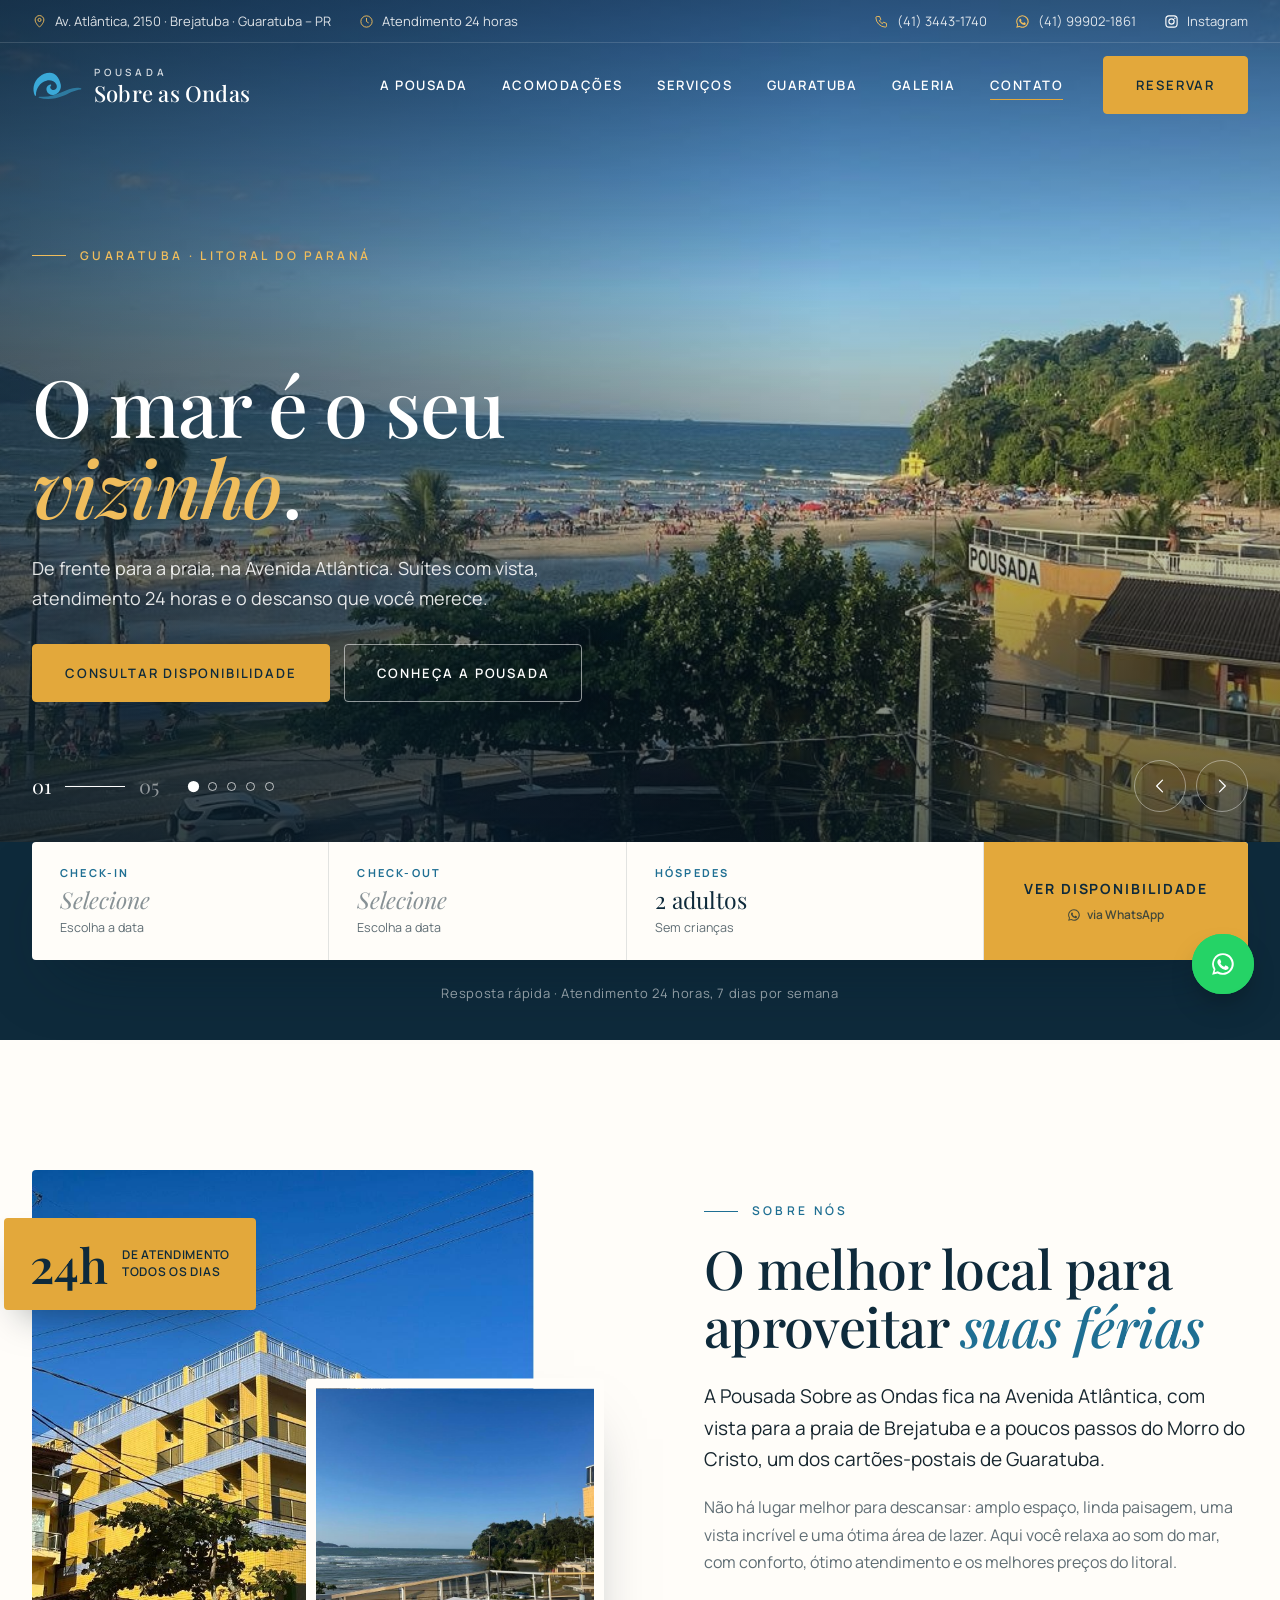
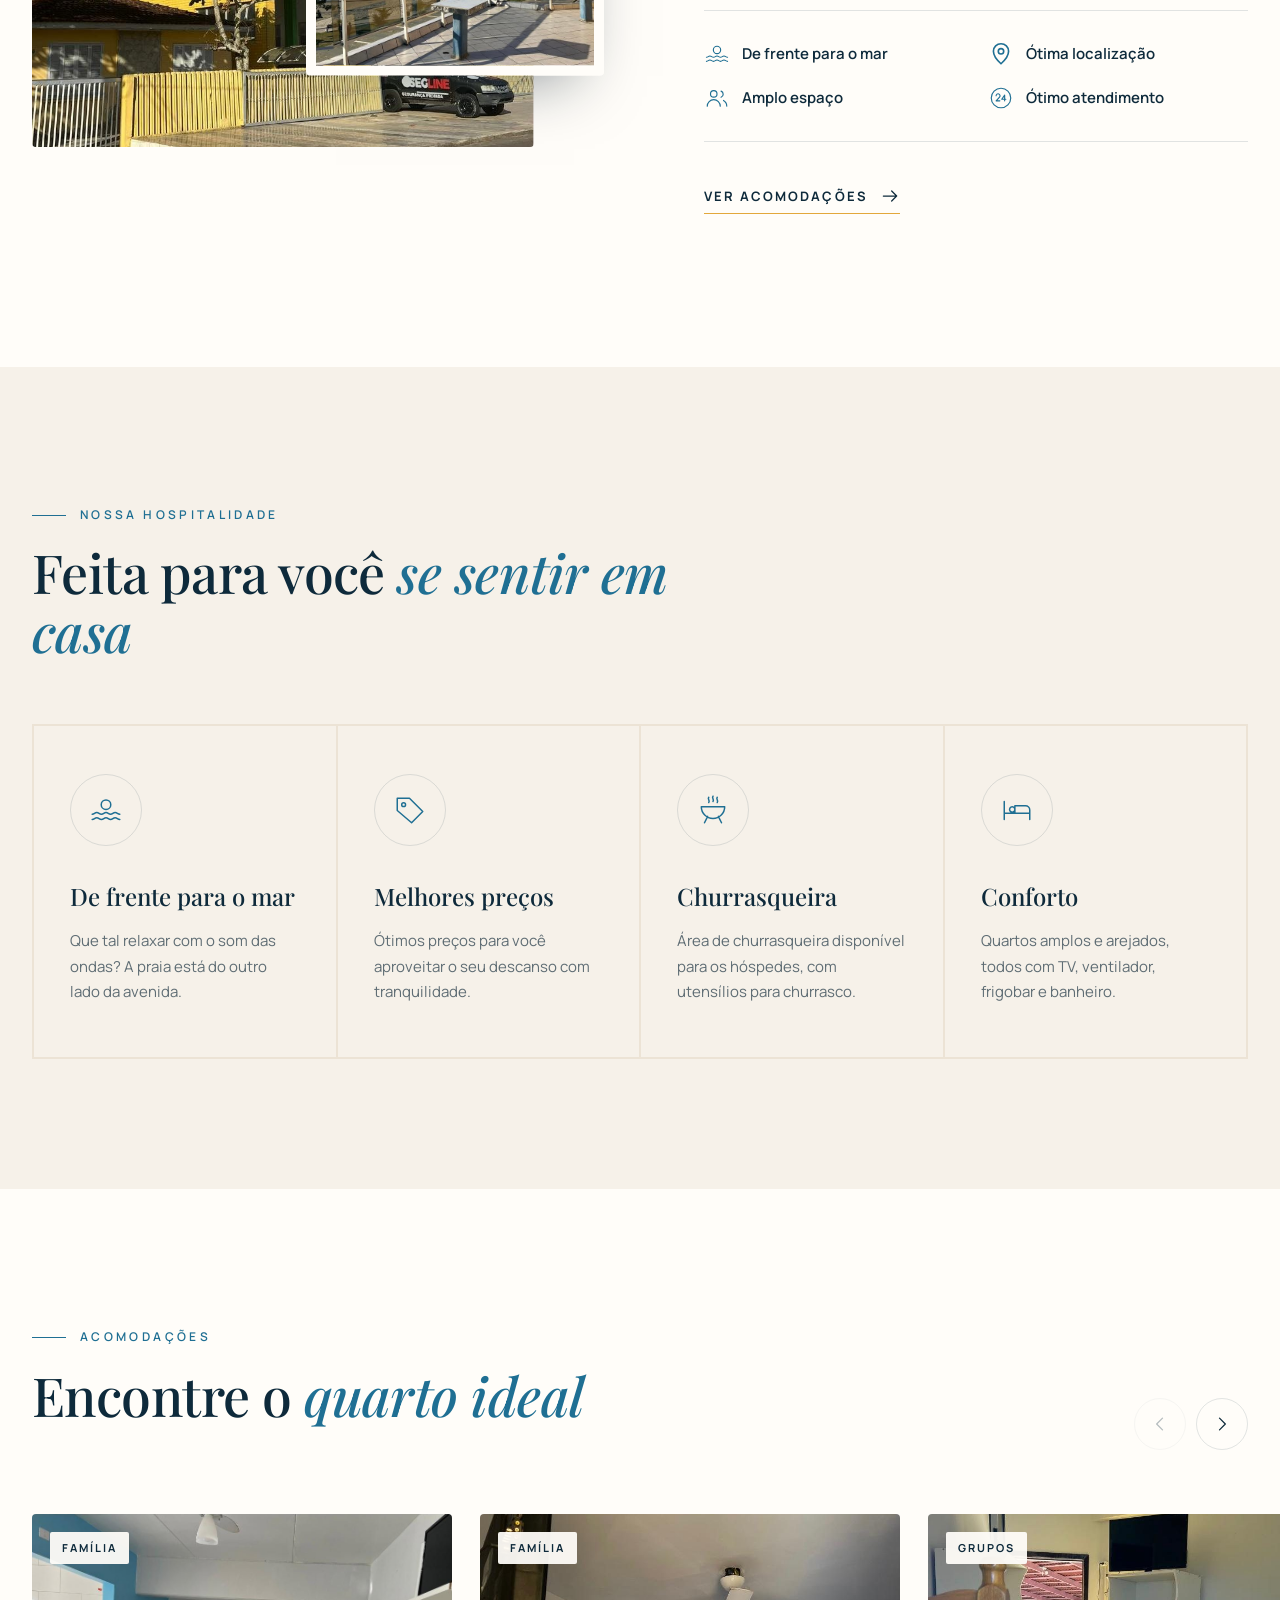
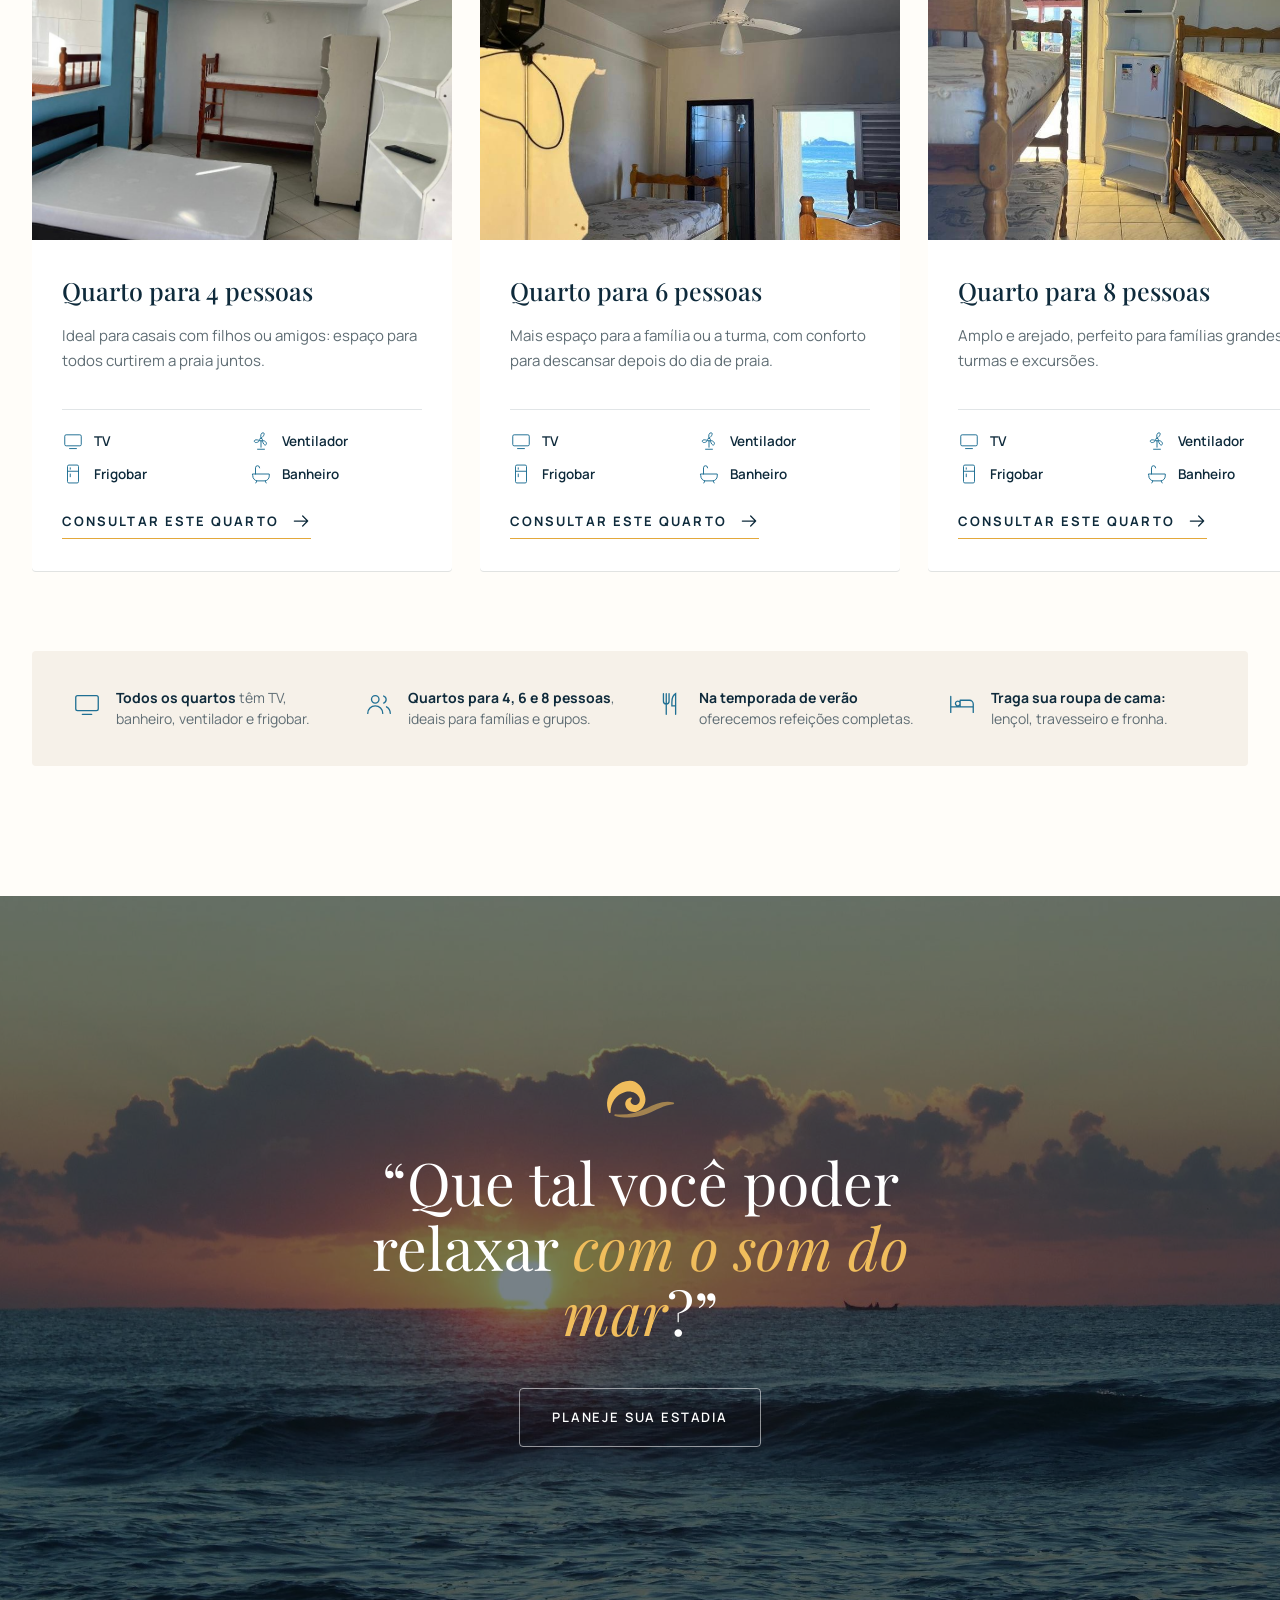
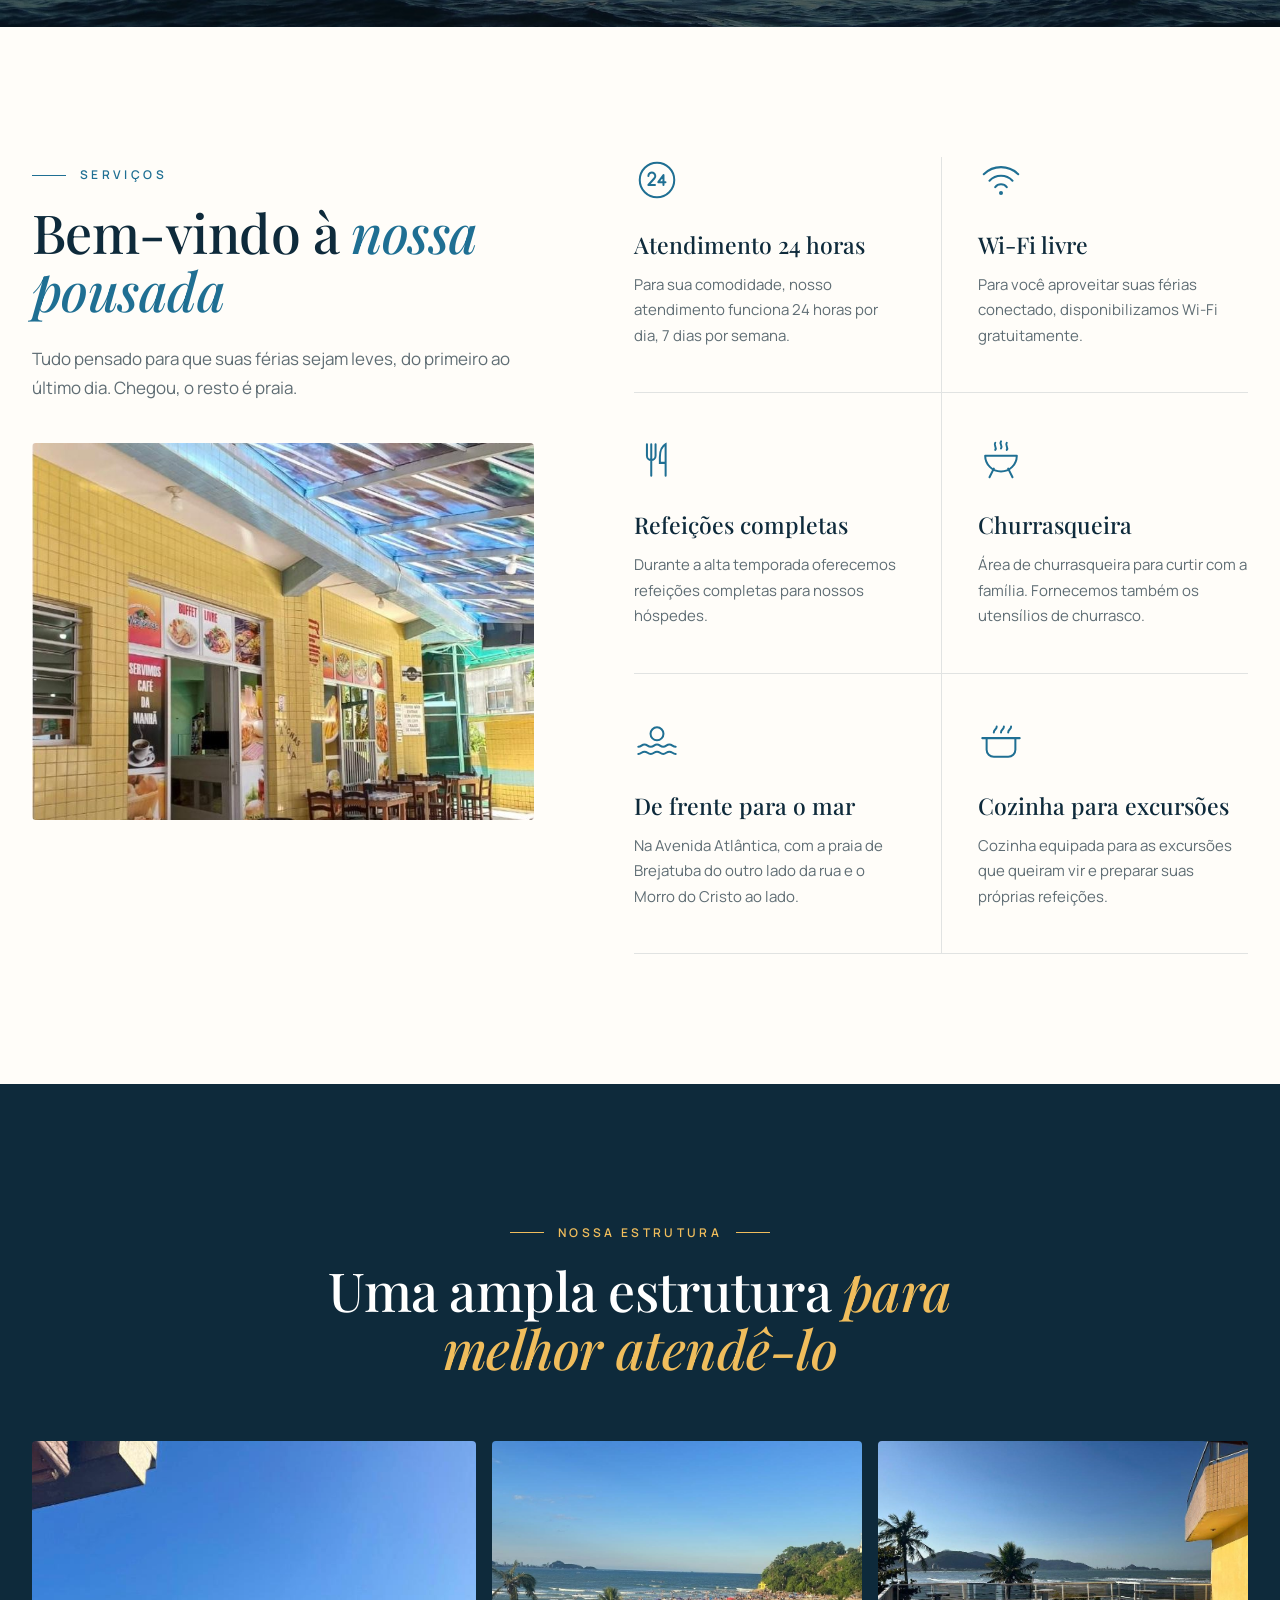
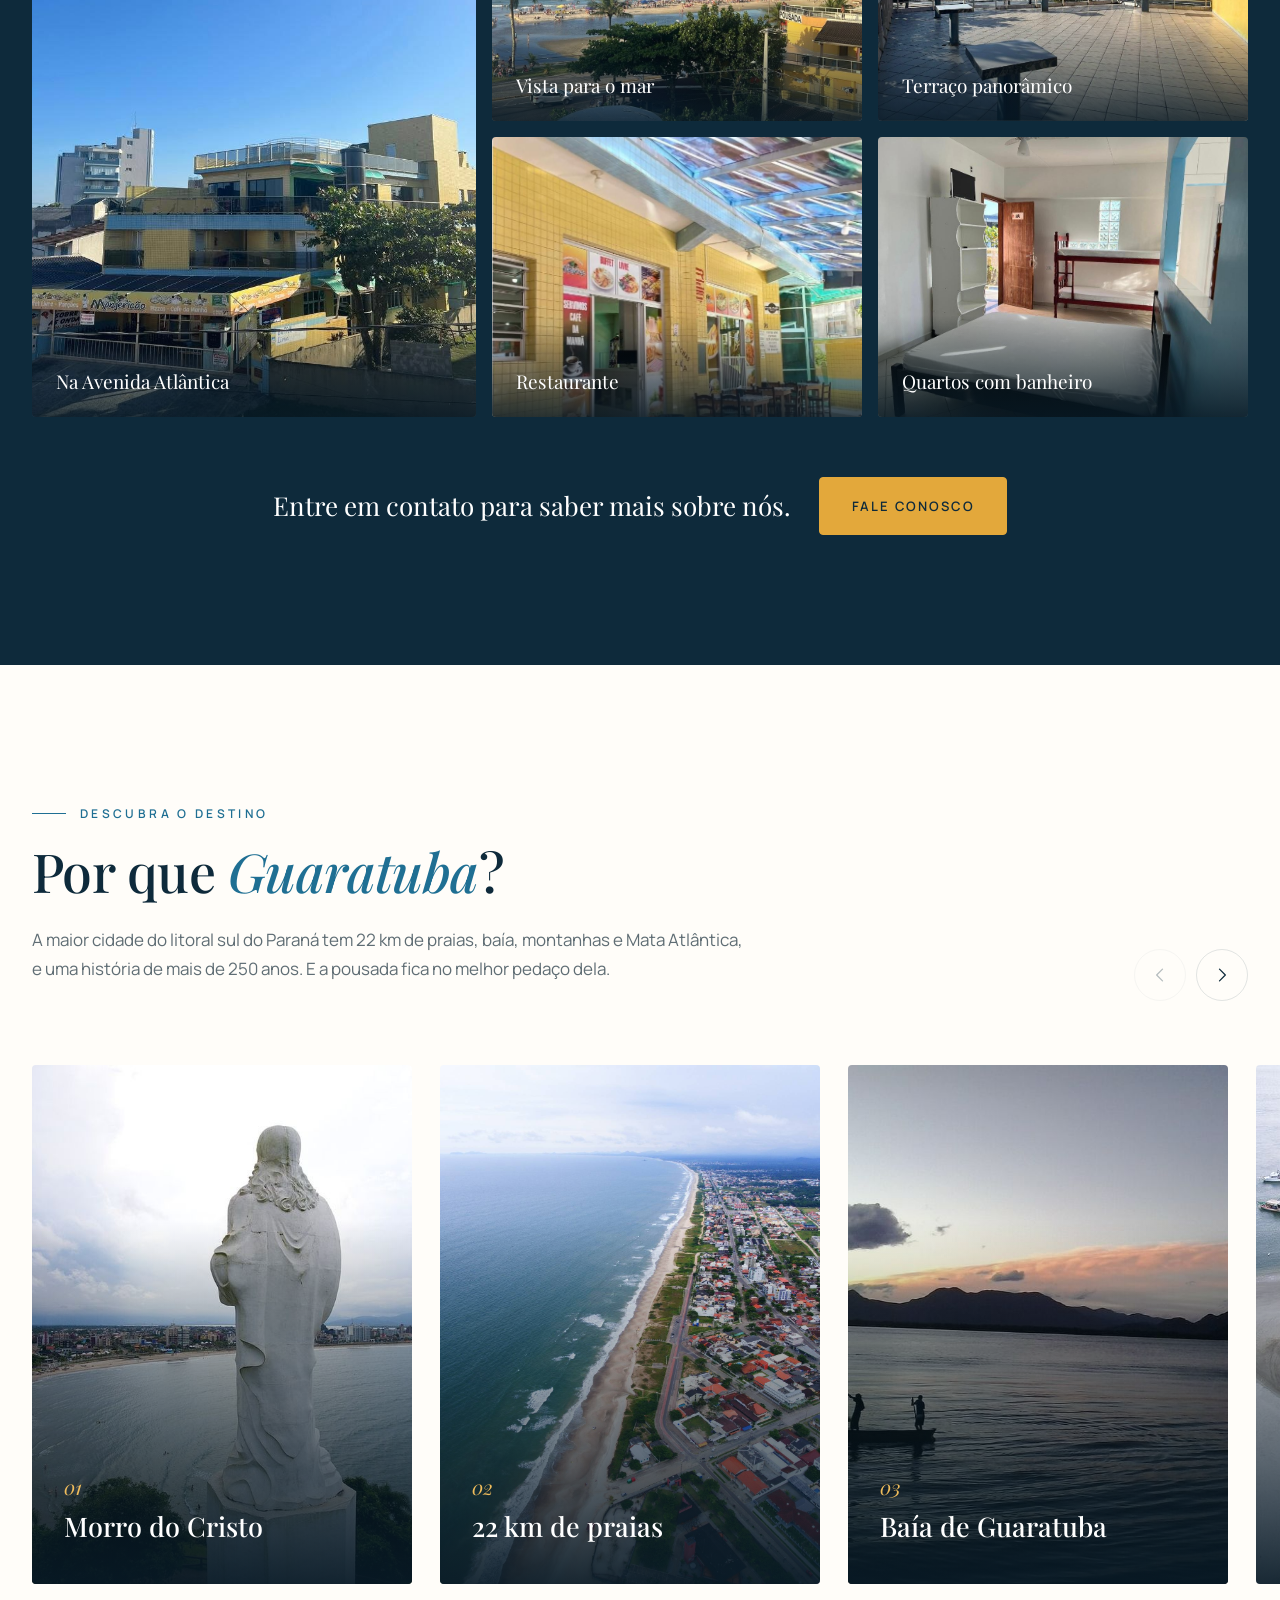
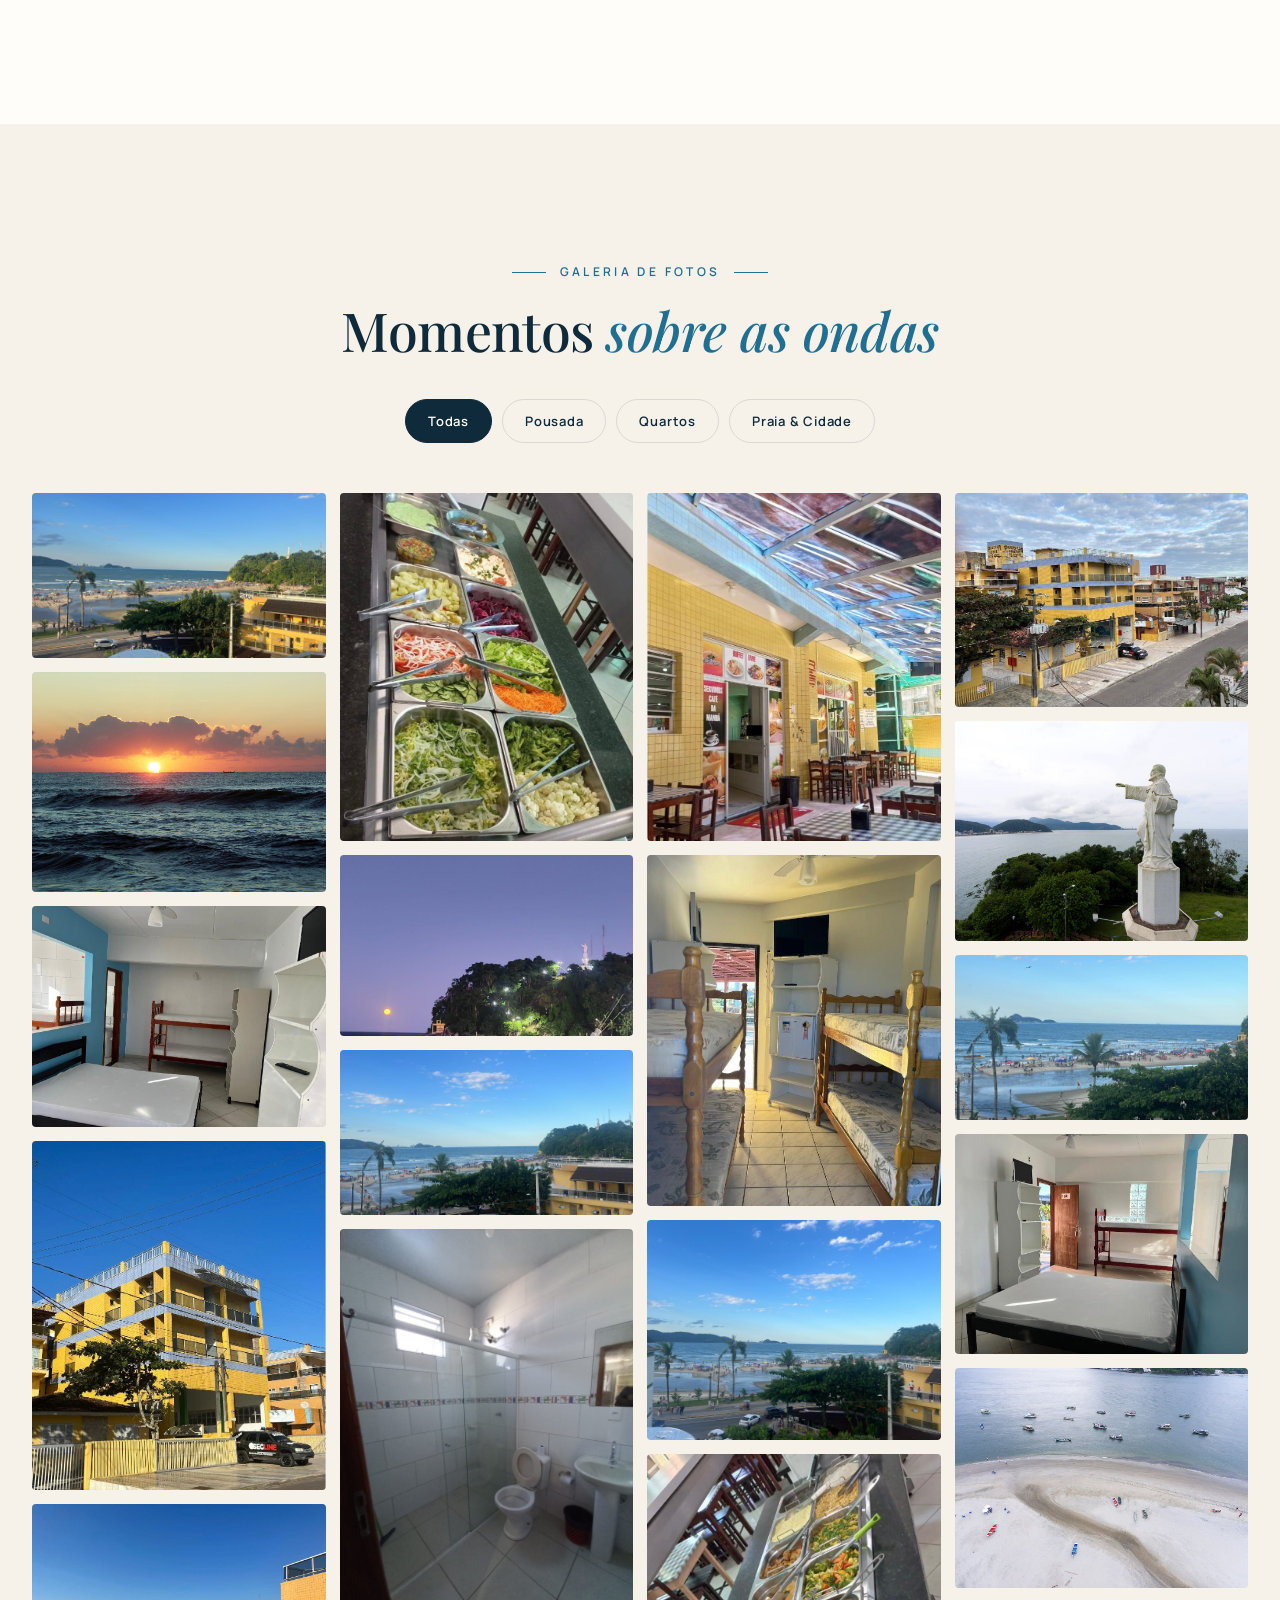
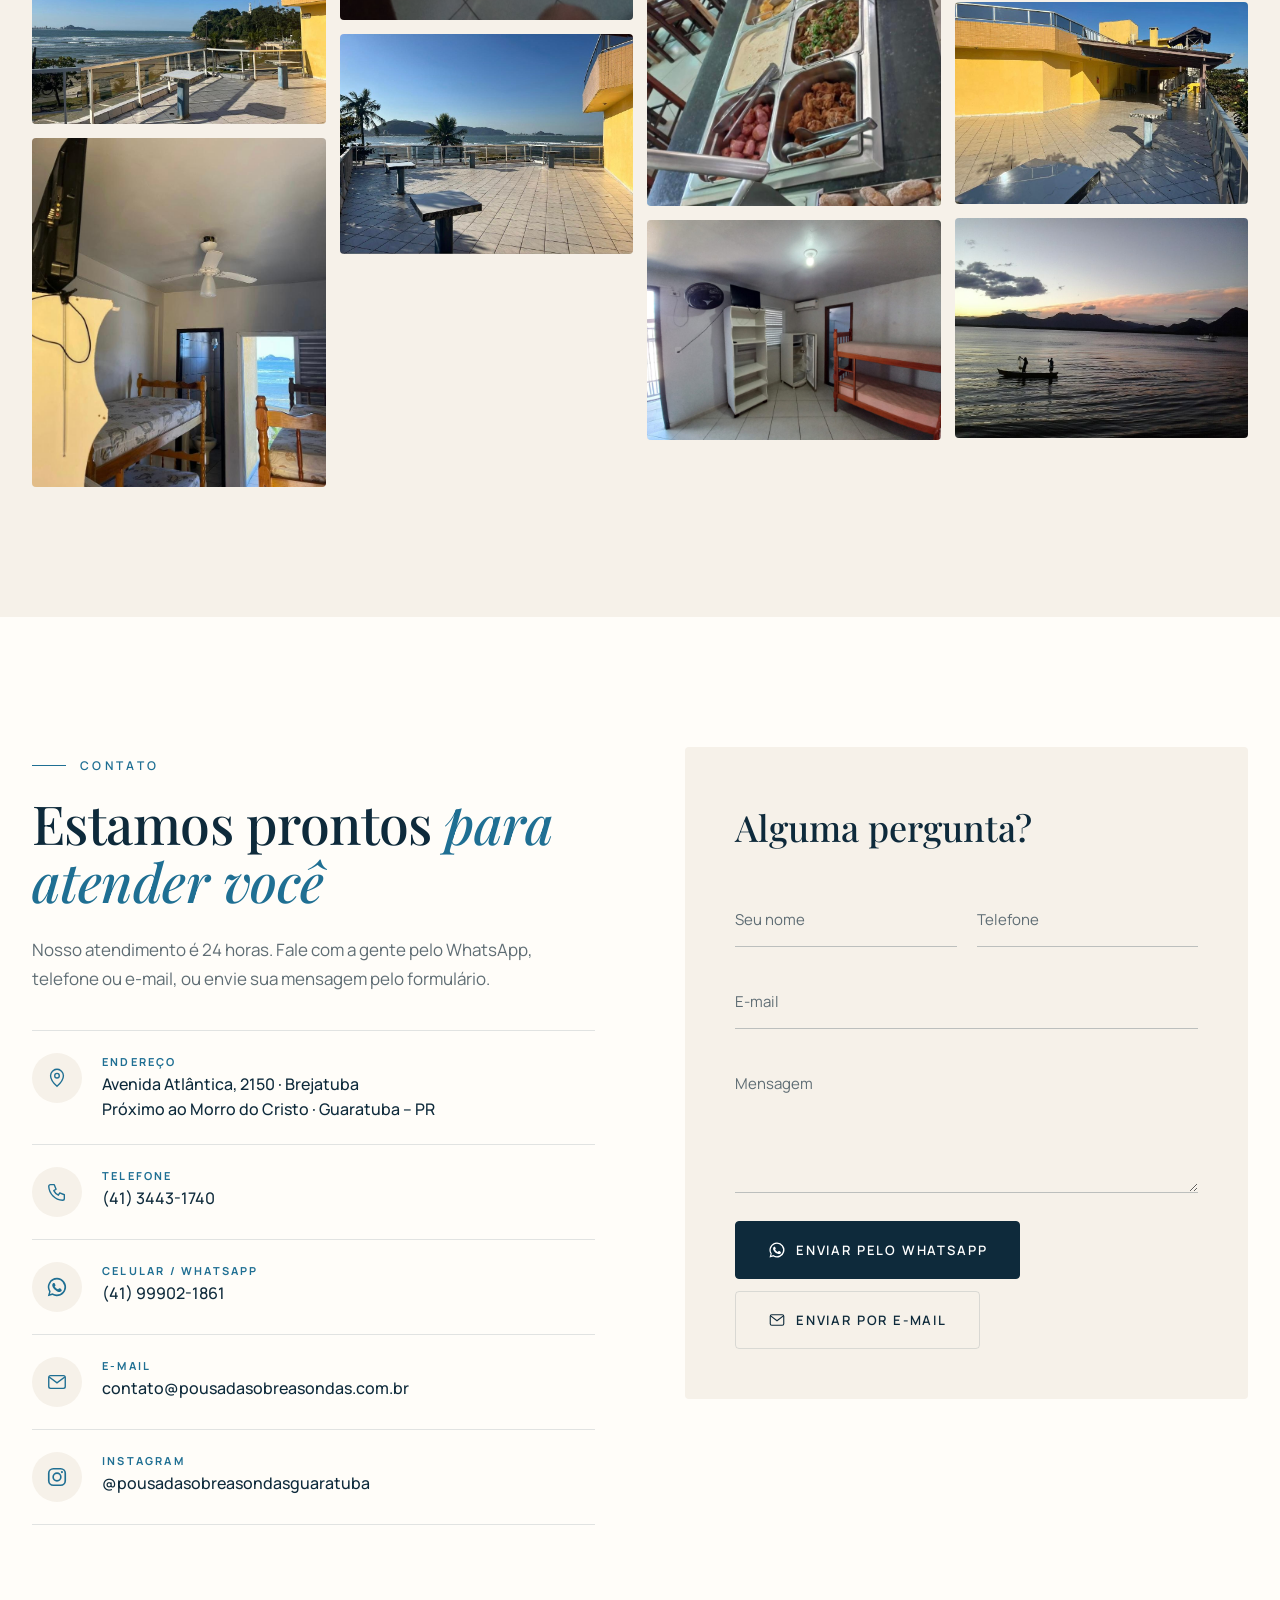
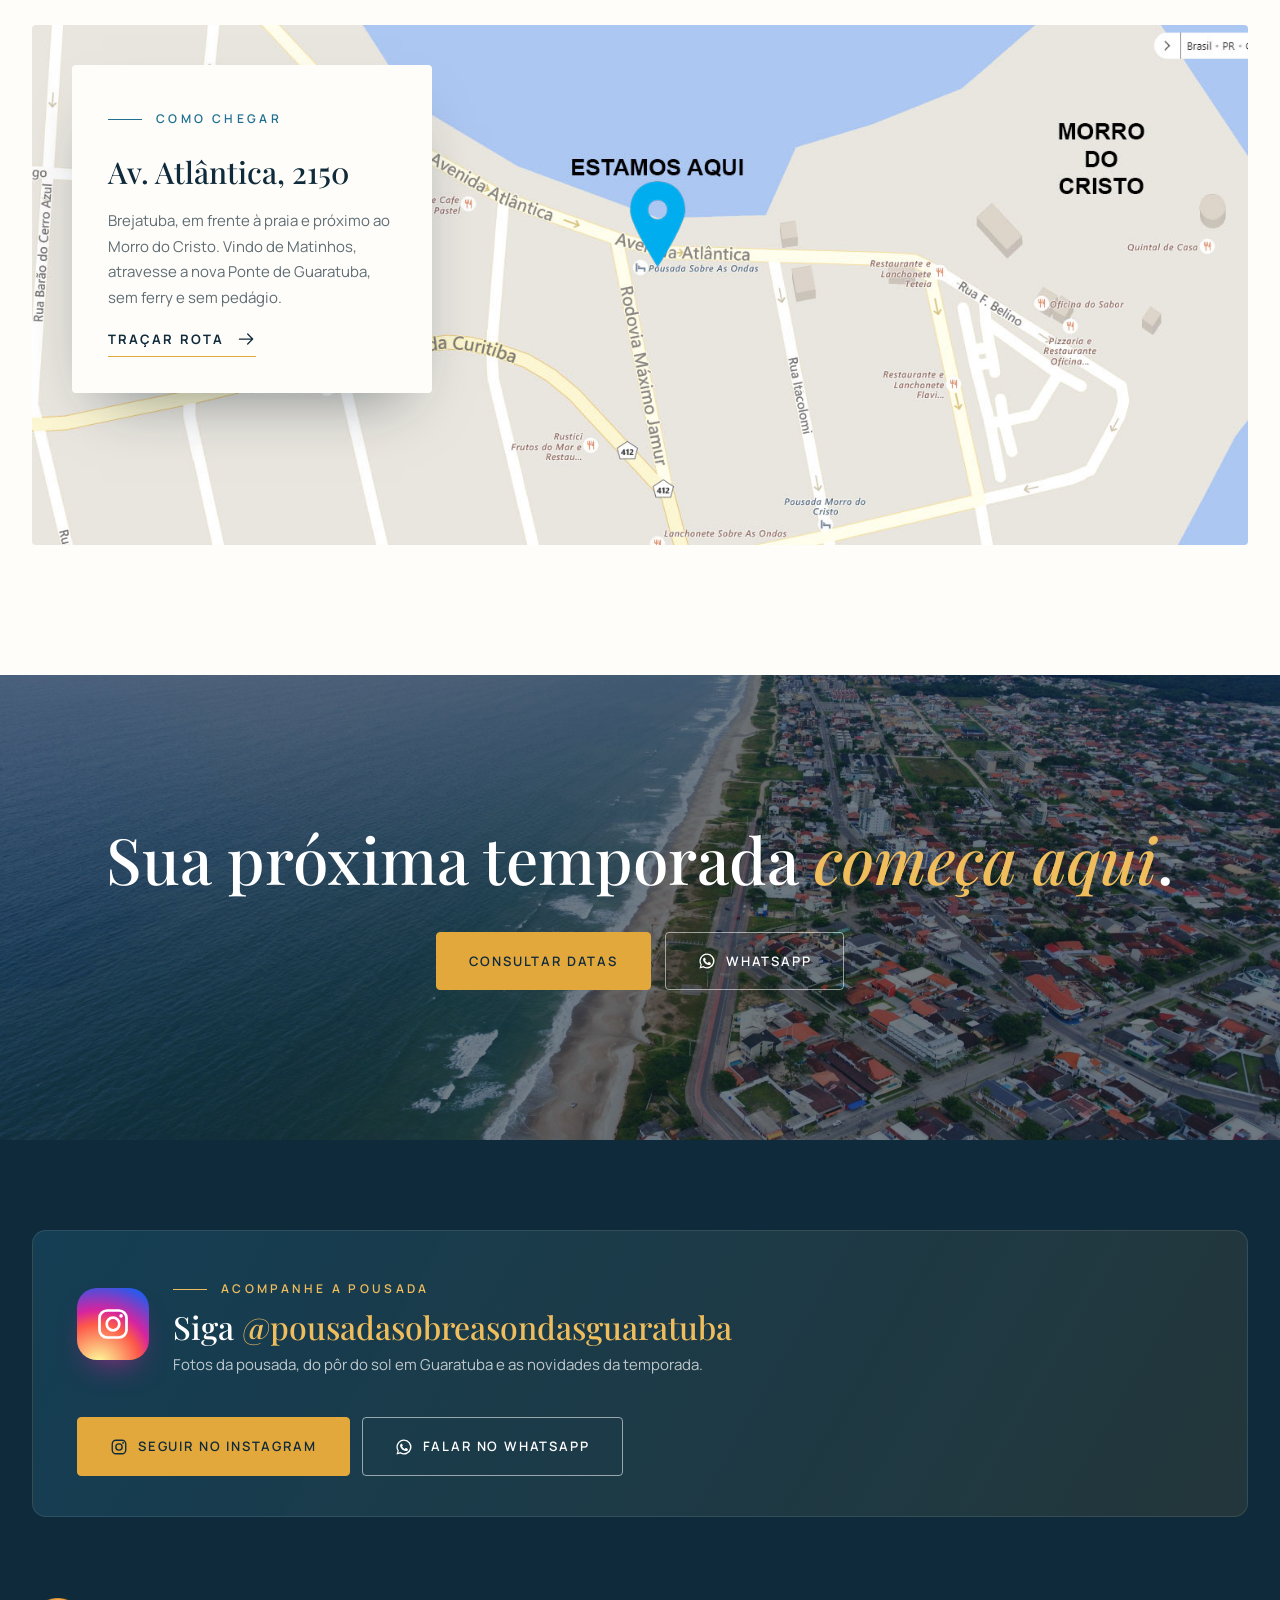
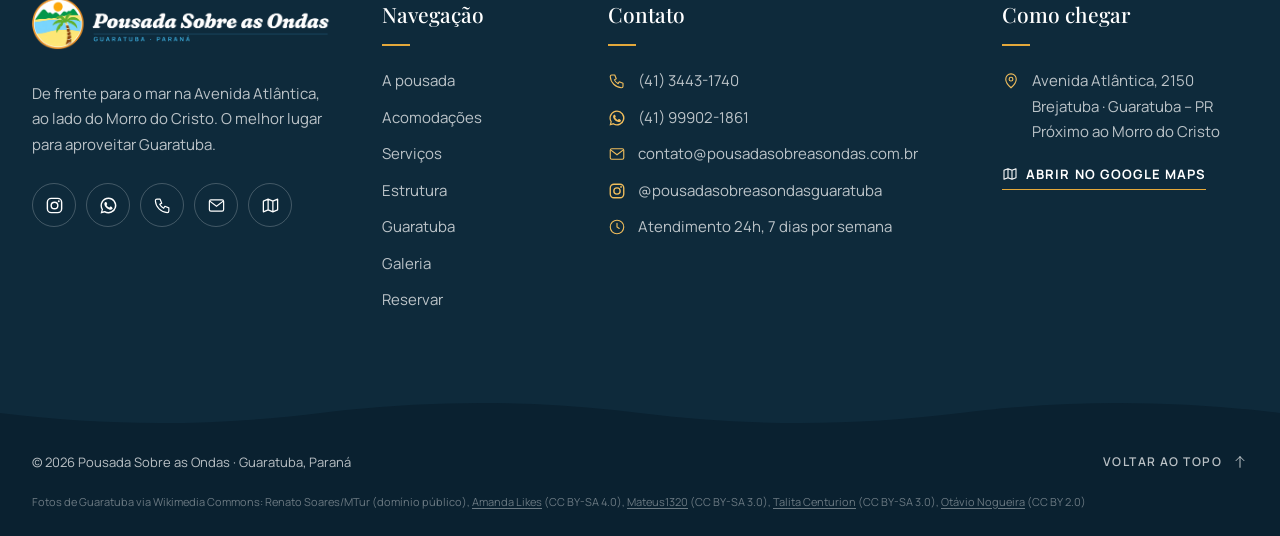
==== commit 4a1c1297: "Fotos novas da pousada no site Banner, sobre, quartos, serviços, estrutura e galeria passam a usar a" ====
--- a/index.html
+++ b/index.html
@@ -13,7 +13,7 @@
   <meta property="og:title" content="Pousada Sobre as Ondas · Guaratuba, PR">
   <meta property="og:description" content="De frente para o mar, ao lado do Morro do Cristo. Suítes com vista, atendimento 24h e o melhor de Guaratuba.">
   <meta property="og:url" content="https://pousadasobreasondas.com.br/">
-  <meta property="og:image" content="https://pousadasobreasondas.com.br/images/place/img-2.jpg">
+  <meta property="og:image" content="https://pousadasobreasondas.com.br/images/pousada/vista-praia-morro.jpg">
 
   <link rel="icon" href="images/favicon.ico">
   <link rel="apple-touch-icon" href="images/apple-touch-icon_144x144.png">
@@ -30,7 +30,7 @@
     "name": "Pousada Sobre as Ondas",
     "url": "https://pousadasobreasondas.com.br/",
     "sameAs": ["https://www.instagram.com/pousadasobreasondasguaratuba/"],
-    "image": "https://pousadasobreasondas.com.br/images/place/img-2.jpg",
+    "image": "https://pousadasobreasondas.com.br/images/pousada/vista-praia-morro.jpg",
     "email": "contato@pousadasobreasondas.com.br",
     "telephone": ["+55 41 3443-1740", "+55 41 99902-1861"],
     "address": {
@@ -154,7 +154,7 @@
     <!-- ============ Hero carousel ============ -->
     <section class="hero" aria-label="Destaques">
       <div class="hero__slides">
-        <div class="hero__slide is-active" style="background-image:url('images/guaratuba/morro-do-cristo-aereo.jpg')"></div>
+        <div class="hero__slide is-active" style="background-image:url('images/pousada/vista-praia-morro.jpg')"></div>
         <div class="hero__slide" style="background-image:url('images/guaratuba/cristo-morro.jpg')"></div>
         <div class="hero__slide" style="background-image:url('images/guaratuba/nascer-do-sol-praia.jpg')"></div>
         <div class="hero__slide" style="background-image:url('images/guaratuba/praia-guaruja.jpg')"></div>
@@ -267,8 +267,8 @@
     <section class="about section" id="sobre">
       <div class="container about__grid">
         <div class="about__media reveal">
-          <figure class="about__img about__img--main"><img src="images/gallery/home/img-4.jpg" alt="Fachada amarela da Pousada Sobre as Ondas na Avenida Atlântica" loading="lazy"></figure>
-          <figure class="about__img about__img--float" data-parallax="-0.08"><img src="images/place/img-3.jpg" alt="Terraço com vista panorâmica para o mar" loading="lazy"></figure>
+          <figure class="about__img about__img--main"><img src="images/pousada/fachada.jpg" alt="Fachada amarela da Pousada Sobre as Ondas na Avenida Atlântica" loading="lazy"></figure>
+          <figure class="about__img about__img--float" data-parallax="-0.08"><img src="images/pousada/terraco-vista-morro.jpg" alt="Terraço da pousada com vista para o mar e o Morro do Cristo" loading="lazy"></figure>
           <div class="about__badge">
             <strong>24h</strong>
             <span>de atendimento<br>todos os dias</span>
@@ -344,7 +344,7 @@
       <div class="carousel" data-carousel="rooms">
         <div class="carousel__track">
           <article class="room-card">
-            <div class="room-card__img"><img src="images/rooms/img-2.jpg" alt="Quarto para 4 pessoas com cama de casal e beliche" loading="lazy"><span class="room-card__tag">Família</span></div>
+            <div class="room-card__img"><img src="images/pousada/quarto-casal-beliche.jpg" alt="Quarto para 4 pessoas com cama de casal e beliche" loading="lazy"><span class="room-card__tag">Família</span></div>
             <div class="room-card__body">
               <h3>Quarto para 4 pessoas</h3>
               <p>Ideal para casais com filhos ou amigos: espaço para todos curtirem a praia juntos.</p>
@@ -358,7 +358,7 @@
             </div>
           </article>
           <article class="room-card">
-            <div class="room-card__img"><img src="images/rooms/img-5.jpg" alt="Quarto para 6 pessoas com acesso à varanda" loading="lazy"><span class="room-card__tag">Família</span></div>
+            <div class="room-card__img"><img src="images/pousada/quarto-vista-mar.jpg" alt="Quarto para 6 pessoas com vista para o mar" loading="lazy"><span class="room-card__tag">Família</span></div>
             <div class="room-card__body">
               <h3>Quarto para 6 pessoas</h3>
               <p>Mais espaço para a família ou a turma, com conforto para descansar depois do dia de praia.</p>
@@ -372,7 +372,7 @@
             </div>
           </article>
           <article class="room-card">
-            <div class="room-card__img"><img src="images/rooms/img-6.jpg" alt="Quarto amplo para 8 pessoas com beliches" loading="lazy"><span class="room-card__tag">Grupos</span></div>
+            <div class="room-card__img"><img src="images/pousada/quarto-beliches.jpg" alt="Quarto amplo para 8 pessoas com beliches" loading="lazy"><span class="room-card__tag">Grupos</span></div>
             <div class="room-card__body">
               <h3>Quarto para 8 pessoas</h3>
               <p>Amplo e arejado, perfeito para famílias grandes, turmas e excursões.</p>
@@ -415,7 +415,7 @@
           <p class="eyebrow reveal">Serviços</p>
           <h2 class="title reveal">Bem-vindo à <em>nossa pousada</em></h2>
           <p class="reveal">Tudo pensado para que suas férias sejam leves, do primeiro ao último dia. Chegou, o resto é praia.</p>
-          <figure class="services__img reveal"><img src="images/place/img-4.jpg" alt="Área de convivência coberta com mesas e vista" loading="lazy"></figure>
+          <figure class="services__img reveal"><img src="images/pousada/restaurante.jpg" alt="Restaurante da pousada com mesas e cobertura de vidro" loading="lazy"></figure>
         </div>
 
         <div class="services__list">
@@ -455,11 +455,11 @@
           <h2 class="title title--light reveal">Uma ampla estrutura <em>para melhor atendê-lo</em></h2>
         </header>
         <div class="structure__grid">
-          <figure class="structure__item structure__item--tall reveal"><img src="images/gallery/home/img-2.jpg" alt="Prédio da pousada com quatro andares" loading="lazy"><figcaption>De frente para a Avenida Atlântica</figcaption></figure>
-          <figure class="structure__item reveal"><img src="images/gallery/home/img-7.jpg" alt="Vista do mar a partir da pousada" loading="lazy"><figcaption>Vista para o mar</figcaption></figure>
-          <figure class="structure__item reveal"><img src="images/slide-bg2.jpg" alt="Varanda ampla com vista para o mar" loading="lazy"><figcaption>Varandas com vista</figcaption></figure>
-          <figure class="structure__item reveal"><img src="images/place/img-1.jpg" alt="Salão com mesas compridas para grupos" loading="lazy"><figcaption>Salão para grupos e refeições</figcaption></figure>
-          <figure class="structure__item reveal"><img src="images/place/img-3.jpg" alt="Terraço panorâmico" loading="lazy"><figcaption>Terraço panorâmico</figcaption></figure>
+          <figure class="structure__item structure__item--tall reveal"><img src="images/pousada/fachada-2.jpg" alt="Fachada da pousada na Avenida Atlântica" loading="lazy" style="object-position:center 85%"><figcaption>Na Avenida Atlântica</figcaption></figure>
+          <figure class="structure__item reveal"><img src="images/pousada/vista-praia-morro.jpg" alt="Vista da praia e do Morro do Cristo a partir da pousada" loading="lazy"><figcaption>Vista para o mar</figcaption></figure>
+          <figure class="structure__item reveal"><img src="images/pousada/terraco.jpg" alt="Terraço panorâmico com mesas" loading="lazy"><figcaption>Terraço panorâmico</figcaption></figure>
+          <figure class="structure__item reveal"><img src="images/pousada/restaurante.jpg" alt="Restaurante da pousada" loading="lazy"><figcaption>Restaurante</figcaption></figure>
+          <figure class="structure__item reveal"><img src="images/pousada/quarto-casal-beliche-2.jpg" alt="Quarto com cama de casal, beliche e banheiro" loading="lazy"><figcaption>Quartos com banheiro</figcaption></figure>
         </div>
         <div class="structure__cta reveal">
           <p>Entre em contato para saber mais sobre nós.</p>
@@ -554,27 +554,29 @@
         </div>
 
         <div class="gallery__grid">
-          <a class="g-item" data-cat="pousada" href="images/gallery/home/img-1.jpg"><img src="images/gallery/home/img-1.jpg" alt="Pousada vista da rua" loading="lazy"></a>
-          <a class="g-item" data-cat="praia" href="images/gallery/fundo/img10.jpg"><img src="images/gallery/fundo/img10.jpg" alt="Casal ao pôr do sol" loading="lazy"></a>
-          <a class="g-item" data-cat="pousada" href="images/gallery/home/img-7.jpg"><img src="images/gallery/home/img-7.jpg" alt="Vista do mar a partir da pousada" loading="lazy"></a>
-          <a class="g-item" data-cat="quartos" href="images/rooms/img-1.jpg"><img src="images/rooms/img-1.jpg" alt="Quarto da pousada" loading="lazy"></a>
-          <a class="g-item" data-cat="praia" href="images/gallery/fundo/img5.jpg"><img src="images/gallery/fundo/img5.jpg" alt="Praia com coqueiro e barco" loading="lazy"></a>
-          <a class="g-item" data-cat="pousada" href="images/gallery/home/img-3.jpg"><img src="images/gallery/home/img-3.jpg" alt="Fachada da pousada" loading="lazy"></a>
-          <a class="g-item" data-cat="praia" href="images/gallery/fundo/img9.jpg"><img src="images/gallery/fundo/img9.jpg" alt="Conchas na areia" loading="lazy"></a>
-          <a class="g-item" data-cat="quartos" href="images/rooms/img-7.jpg"><img src="images/rooms/img-7.jpg" alt="Banheiro privativo" loading="lazy"></a>
-          <a class="g-item" data-cat="pousada" href="images/gallery/home/img-8.jpg"><img src="images/gallery/home/img-8.jpg" alt="Pousada com painel colorido" loading="lazy"></a>
-          <a class="g-item" data-cat="praia" href="images/gallery/fundo/img6.jpg"><img src="images/gallery/fundo/img6.jpg" alt="Praia movimentada com guarda-sóis" loading="lazy"></a>
-          <a class="g-item" data-cat="pousada" href="images/slide-bg3.jpg"><img src="images/slide-bg3.jpg" alt="Prédio da pousada" loading="lazy"></a>
-          <a class="g-item" data-cat="quartos" href="images/rooms/img-8.jpg"><img src="images/rooms/img-8.jpg" alt="Pia do banheiro" loading="lazy"></a>
-          <a class="g-item" data-cat="praia" href="images/gallery/fundo/img3.jpg"><img src="images/gallery/fundo/img3.jpg" alt="Barcos de pescadores" loading="lazy"></a>
-          <a class="g-item" data-cat="pousada" href="images/place/img-4.jpg"><img src="images/place/img-4.jpg" alt="Área de convivência" loading="lazy"></a>
-          <a class="g-item" data-cat="praia" href="images/gallery/fundo/img8.jpg"><img src="images/gallery/fundo/img8.jpg" alt="Pôr do sol na baía" loading="lazy"></a>
-          <a class="g-item" data-cat="quartos" href="images/rooms/img-5.jpg"><img src="images/rooms/img-5.jpg" alt="Quarto com vista" loading="lazy"></a>
-          <a class="g-item" data-cat="pousada" href="images/gallery/fundo/img11.jpg"><img src="images/gallery/fundo/img11.jpg" alt="Pousada e avenida" loading="lazy"></a>
-          <a class="g-item" data-cat="praia" href="images/gallery/fundo/img7.jpg"><img src="images/gallery/fundo/img7.jpg" alt="Orla com palmeiras" loading="lazy"></a>
-          <a class="g-item" data-cat="praia" href="images/gallery/fundo/img2.jpg"><img src="images/gallery/fundo/img2.jpg" alt="Calçadão da praia" loading="lazy"></a>
-          <a class="g-item" data-cat="quartos" href="images/rooms/img-6.jpg"><img src="images/rooms/img-6.jpg" alt="Quarto com beliches" loading="lazy"></a>
-          <a class="g-item" data-cat="praia" href="images/gallery/fundo/img4.jpg"><img src="images/gallery/fundo/img4.jpg" alt="Entardecer na baía" loading="lazy"></a>
+          <a class="g-item" data-cat="pousada" href="images/pousada/vista-praia-morro.jpg"><img src="images/pousada/vista-praia-morro.jpg" alt="Vista da praia a partir da pousada" loading="lazy"></a>
+          <a class="g-item" data-cat="praia" href="images/pousada/../guaratuba/nascer-do-sol-ondas.jpg"><img src="images/pousada/../guaratuba/nascer-do-sol-ondas.jpg" alt="Nascer do sol em Guaratuba" loading="lazy"></a>
+          <a class="g-item" data-cat="quartos" href="images/pousada/quarto-casal-beliche.jpg"><img src="images/pousada/quarto-casal-beliche.jpg" alt="Quarto com cama de casal e beliche" loading="lazy"></a>
+          <a class="g-item" data-cat="pousada" href="images/pousada/fachada.jpg"><img src="images/pousada/fachada.jpg" alt="Fachada da pousada" loading="lazy"></a>
+          <a class="g-item" data-cat="pousada" href="images/pousada/terraco-vista-morro.jpg"><img src="images/pousada/terraco-vista-morro.jpg" alt="Terraço com vista para o Morro do Cristo" loading="lazy"></a>
+          <a class="g-item" data-cat="quartos" href="images/pousada/quarto-vista-mar.jpg"><img src="images/pousada/quarto-vista-mar.jpg" alt="Quarto com vista para o mar" loading="lazy"></a>
+          <a class="g-item" data-cat="pousada" href="images/pousada/buffet-saladas.jpg"><img src="images/pousada/buffet-saladas.jpg" alt="Buffet de saladas" loading="lazy"></a>
+          <a class="g-item" data-cat="praia" href="images/pousada/morro-noite.jpg"><img src="images/pousada/morro-noite.jpg" alt="Morro do Cristo iluminado à noite" loading="lazy"></a>
+          <a class="g-item" data-cat="pousada" href="images/pousada/vista-praia.jpg"><img src="images/pousada/vista-praia.jpg" alt="Praia de Brejatuba vista da pousada" loading="lazy"></a>
+          <a class="g-item" data-cat="quartos" href="images/pousada/banheiro.jpg"><img src="images/pousada/banheiro.jpg" alt="Banheiro do quarto" loading="lazy"></a>
+          <a class="g-item" data-cat="pousada" href="images/pousada/terraco.jpg"><img src="images/pousada/terraco.jpg" alt="Terraço panorâmico" loading="lazy"></a>
+          <a class="g-item" data-cat="pousada" href="images/pousada/restaurante.jpg"><img src="images/pousada/restaurante.jpg" alt="Restaurante" loading="lazy"></a>
+          <a class="g-item" data-cat="quartos" href="images/pousada/quarto-beliches.jpg"><img src="images/pousada/quarto-beliches.jpg" alt="Quarto com beliches" loading="lazy"></a>
+          <a class="g-item" data-cat="pousada" href="images/pousada/vista-avenida.jpg"><img src="images/pousada/vista-avenida.jpg" alt="Avenida Atlântica e a praia" loading="lazy"></a>
+          <a class="g-item" data-cat="pousada" href="images/pousada/buffet.jpg"><img src="images/pousada/buffet.jpg" alt="Buffet de refeições" loading="lazy"></a>
+          <a class="g-item" data-cat="quartos" href="images/pousada/quarto-grupo.jpg"><img src="images/pousada/quarto-grupo.jpg" alt="Quarto para grupos" loading="lazy"></a>
+          <a class="g-item" data-cat="pousada" href="images/pousada/fachada-rua.jpg"><img src="images/pousada/fachada-rua.jpg" alt="Pousada vista da rua" loading="lazy"></a>
+          <a class="g-item" data-cat="praia" href="images/pousada/../guaratuba/cristo-morro.jpg"><img src="images/pousada/../guaratuba/cristo-morro.jpg" alt="Cristo do Morro do Cristo" loading="lazy"></a>
+          <a class="g-item" data-cat="pousada" href="images/pousada/vista-praia-2.jpg"><img src="images/pousada/vista-praia-2.jpg" alt="Praia em dia de sol" loading="lazy"></a>
+          <a class="g-item" data-cat="quartos" href="images/pousada/quarto-casal-beliche-2.jpg"><img src="images/pousada/quarto-casal-beliche-2.jpg" alt="Quarto com cama de casal" loading="lazy"></a>
+          <a class="g-item" data-cat="praia" href="images/pousada/../guaratuba/caieiras-barcos.jpg"><img src="images/pousada/../guaratuba/caieiras-barcos.jpg" alt="Barcos em Caieiras" loading="lazy"></a>
+          <a class="g-item" data-cat="pousada" href="images/pousada/terraco-2.jpg"><img src="images/pousada/terraco-2.jpg" alt="Terraço" loading="lazy"></a>
+          <a class="g-item" data-cat="praia" href="images/pousada/../guaratuba/baia-por-do-sol.jpg"><img src="images/pousada/../guaratuba/baia-por-do-sol.jpg" alt="Pôr do sol na baía" loading="lazy"></a>
         </div>
       </div>
     </section>
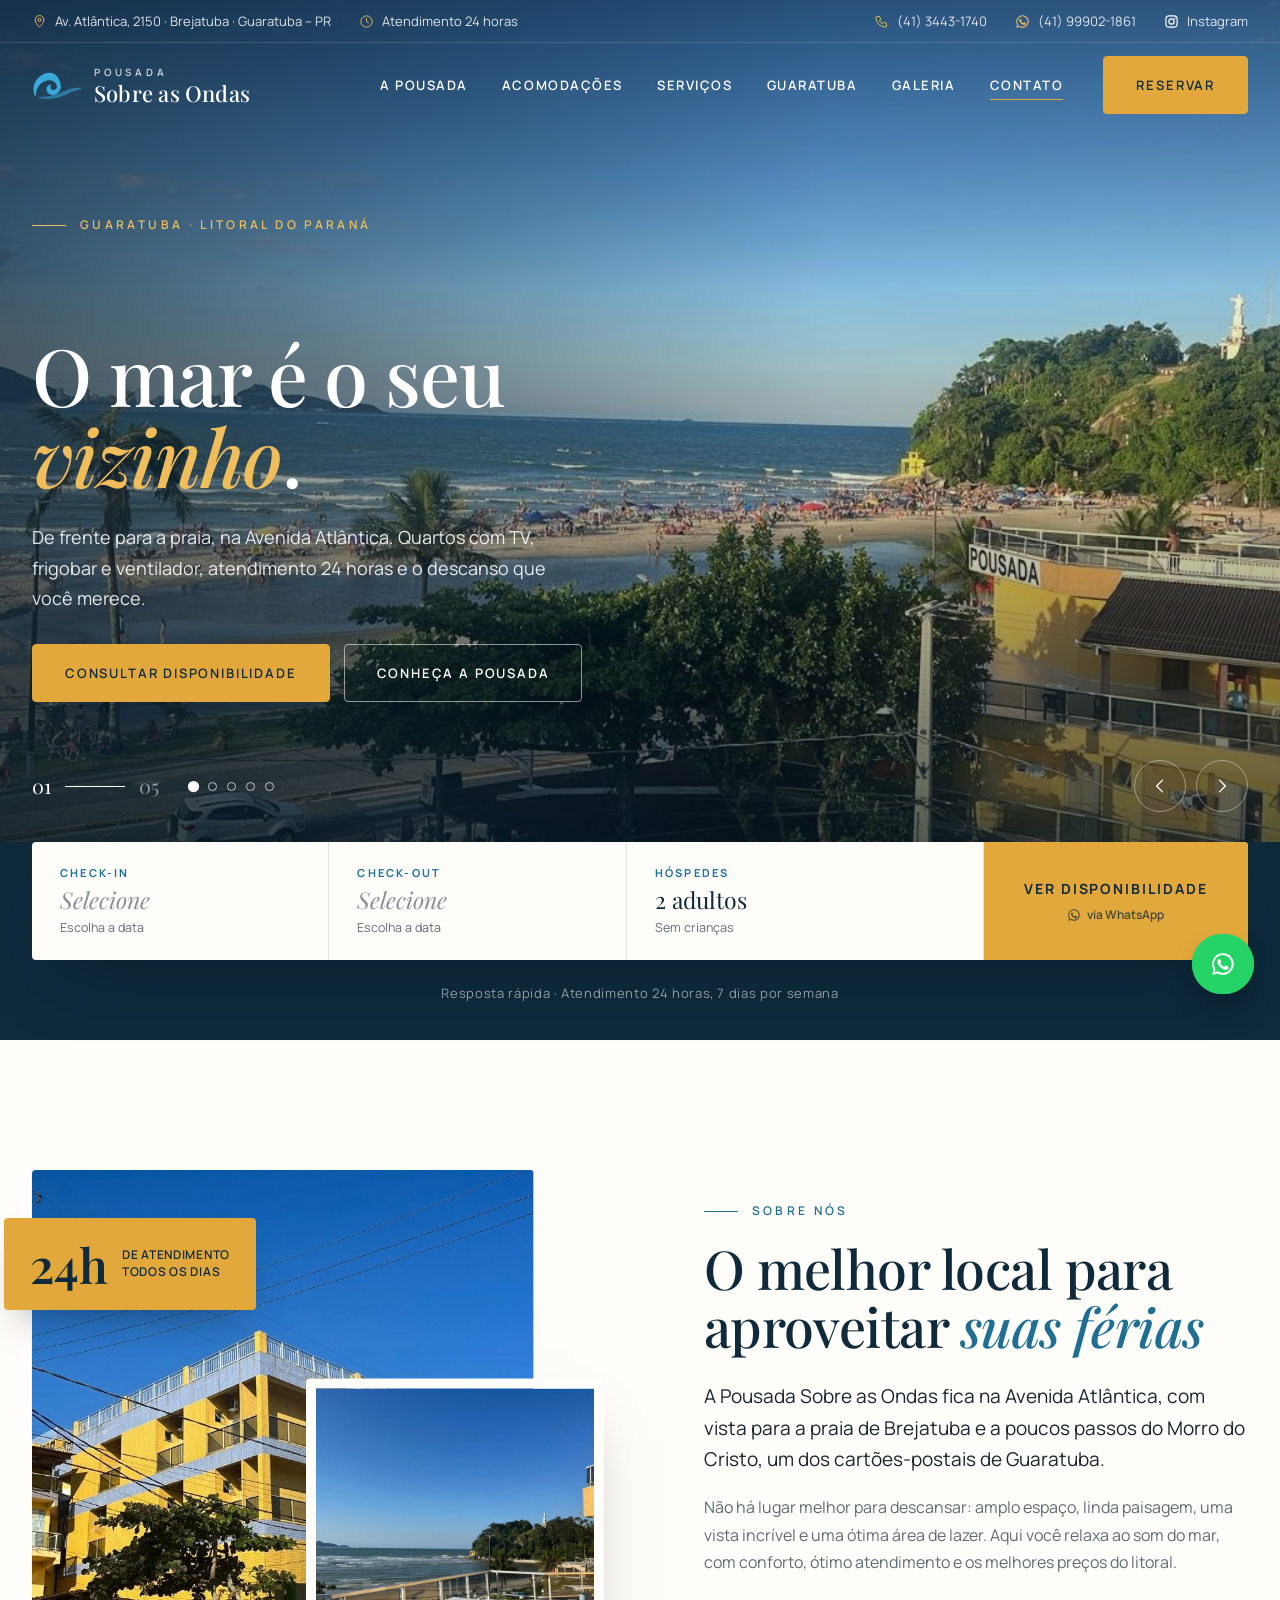
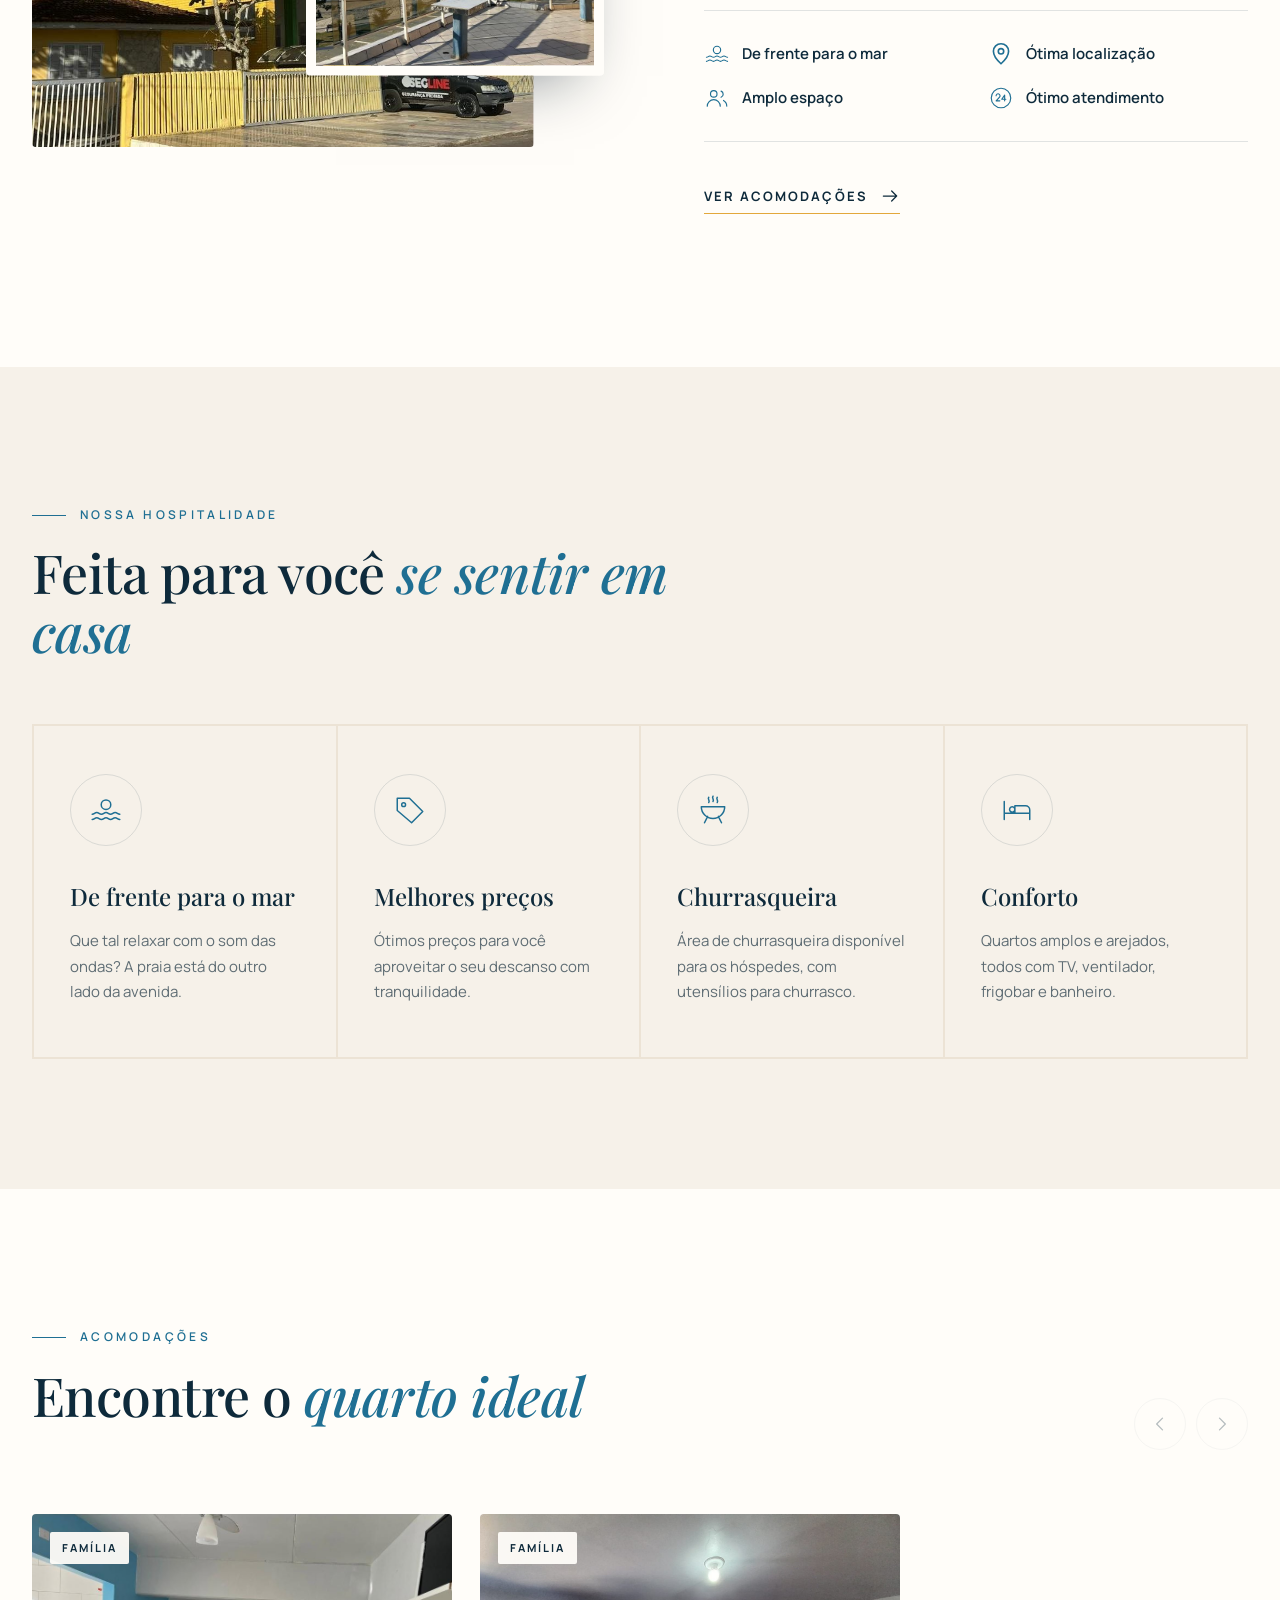
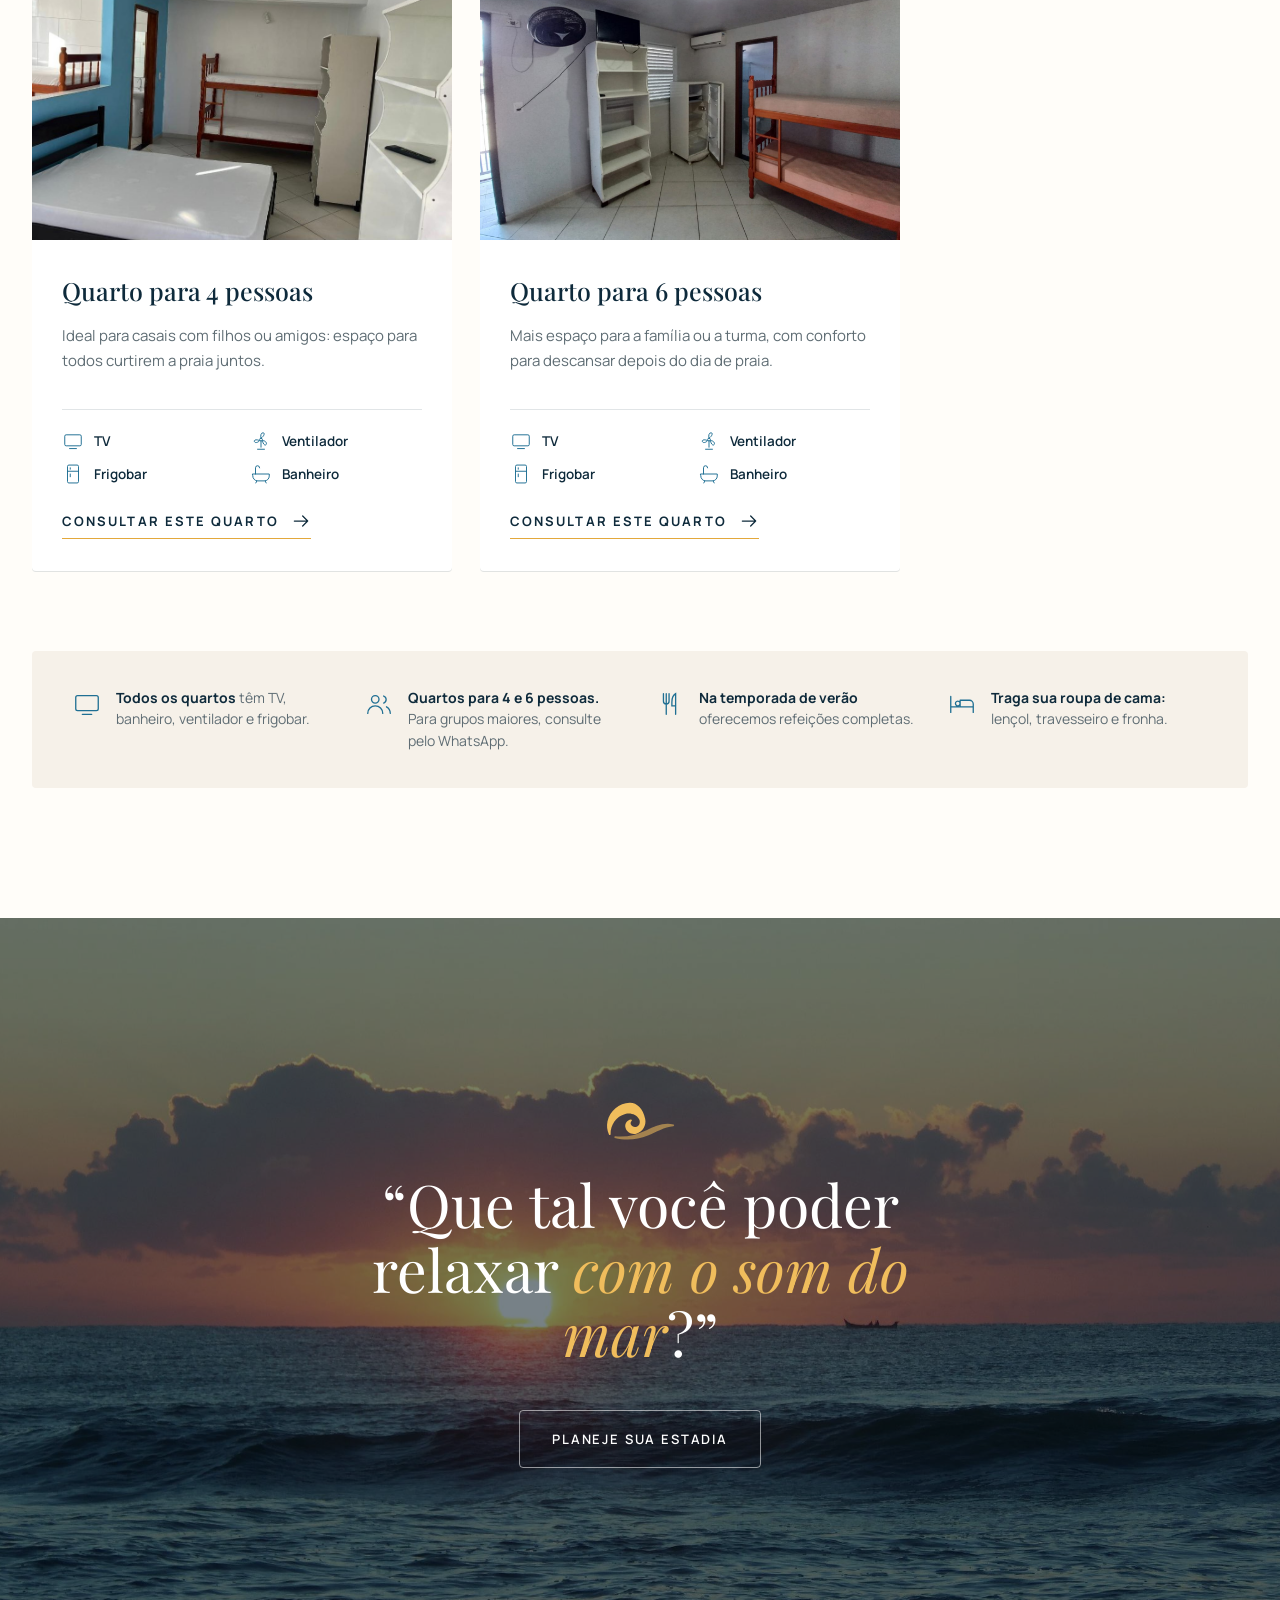
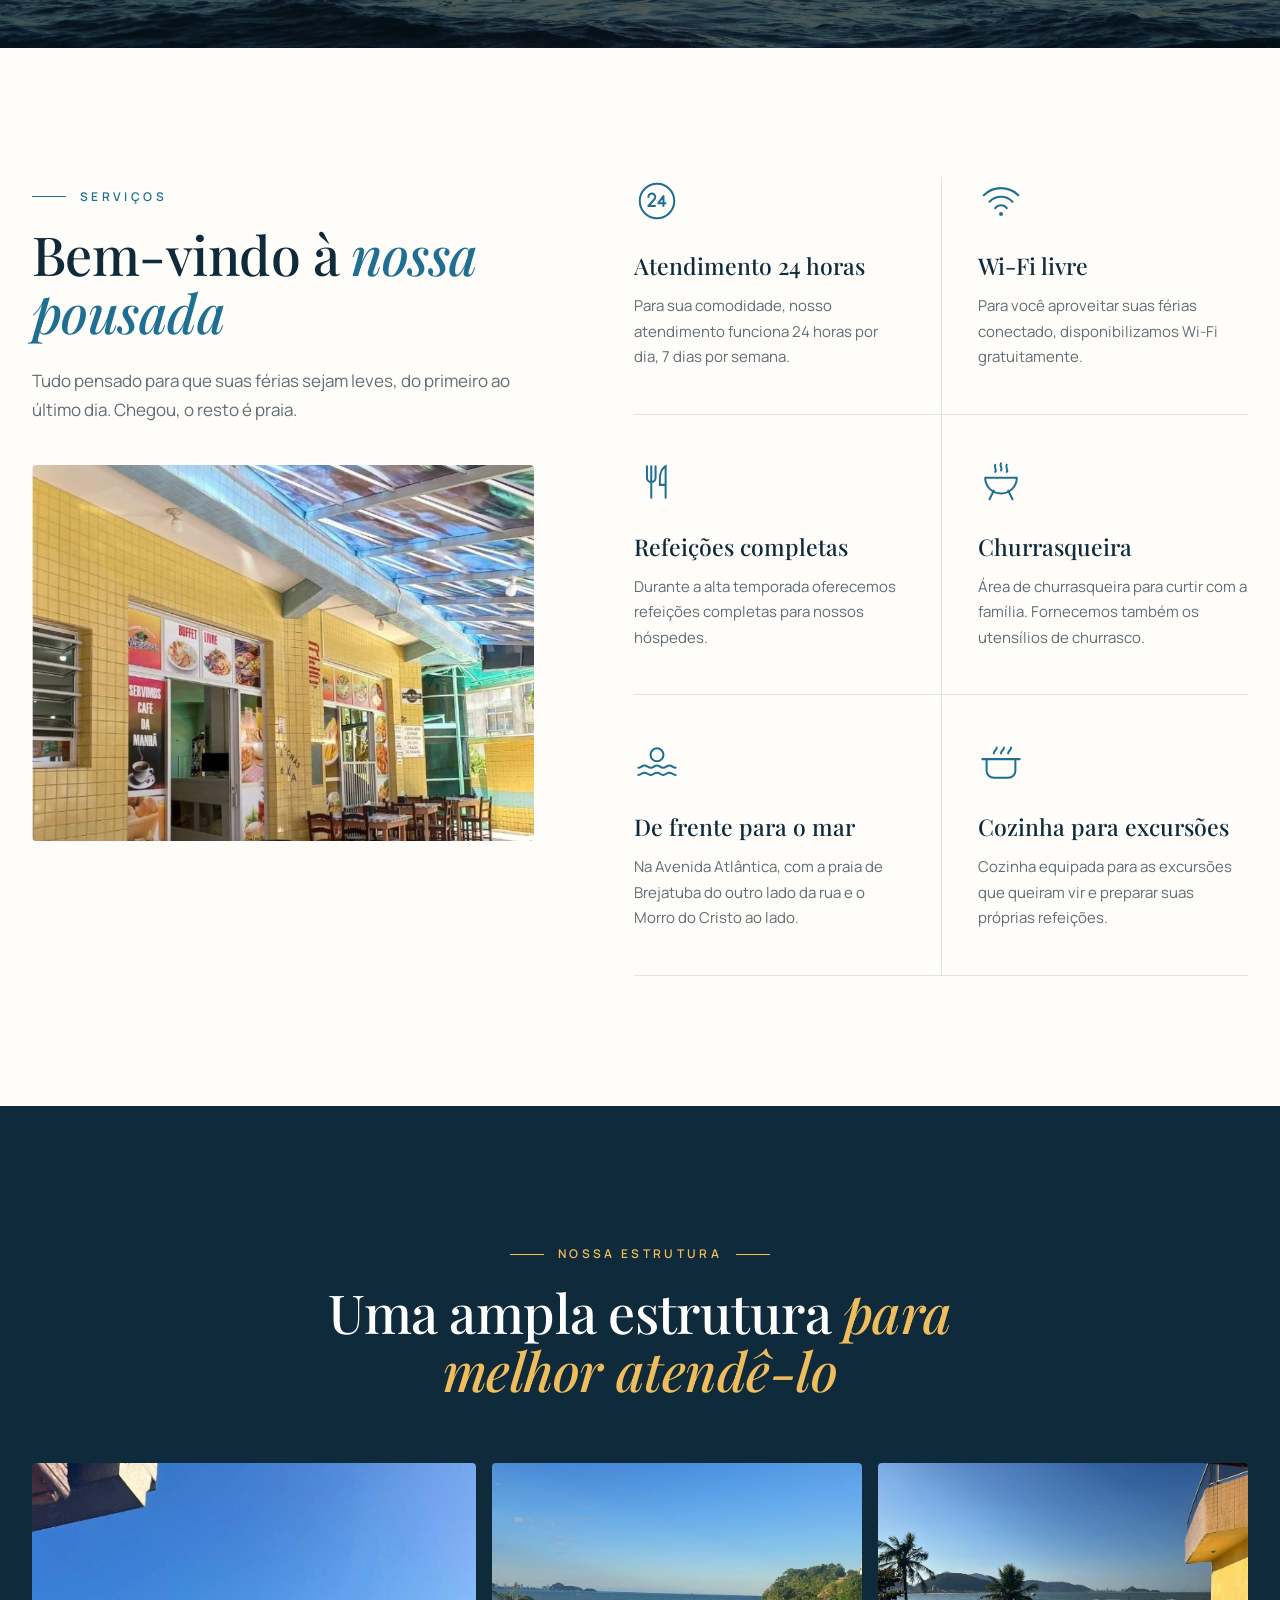
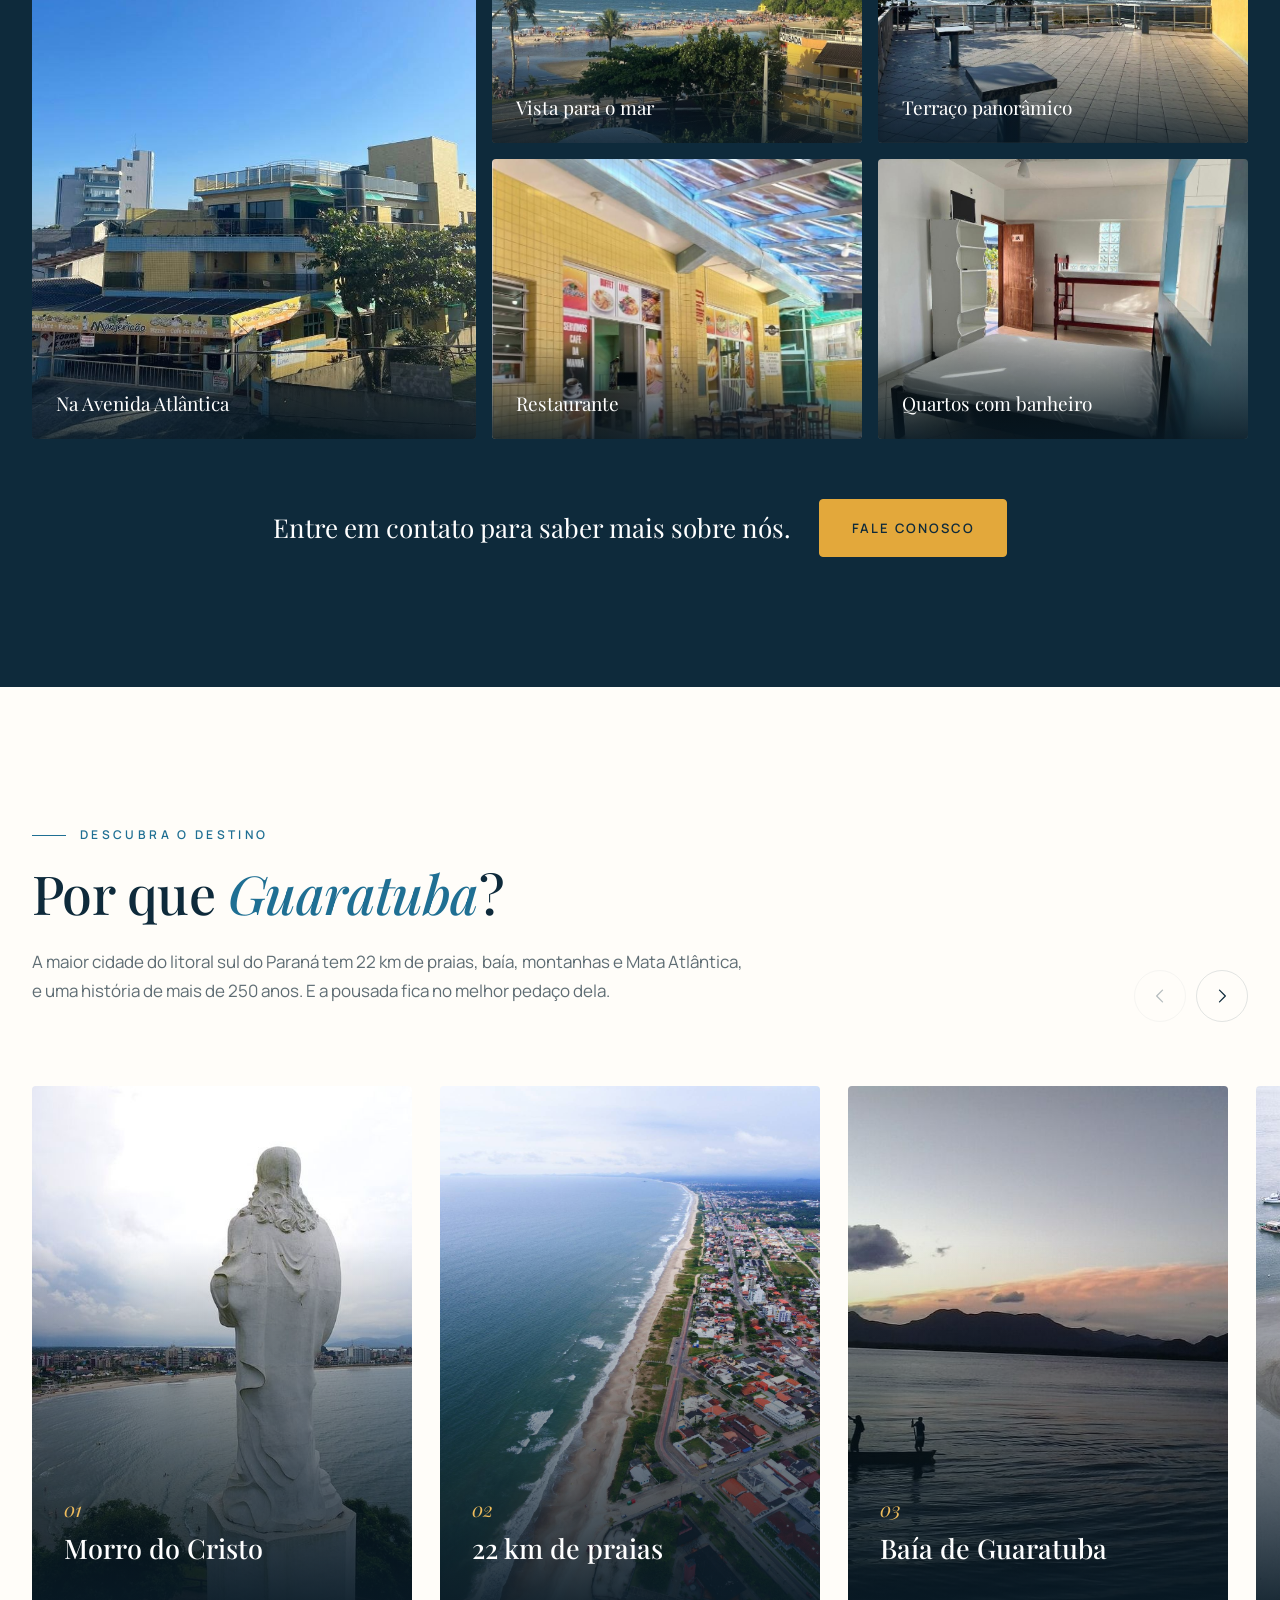
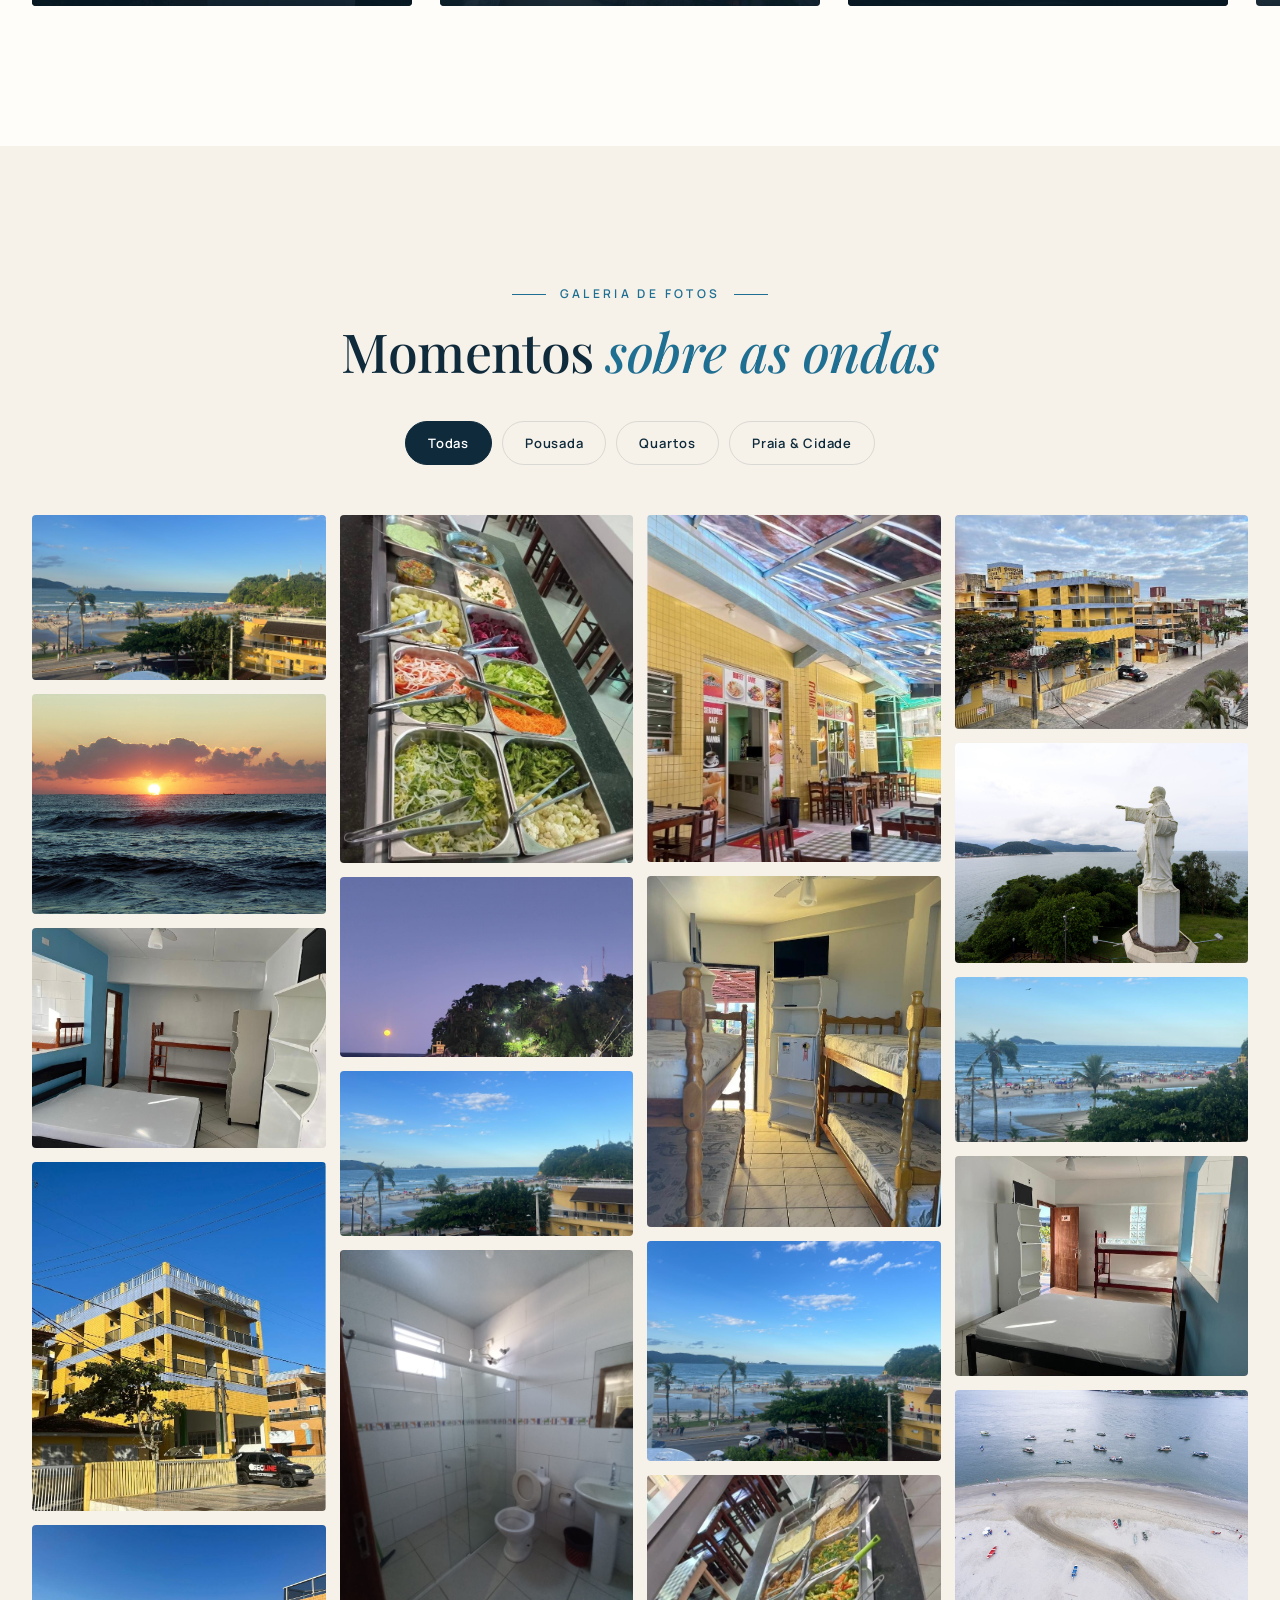
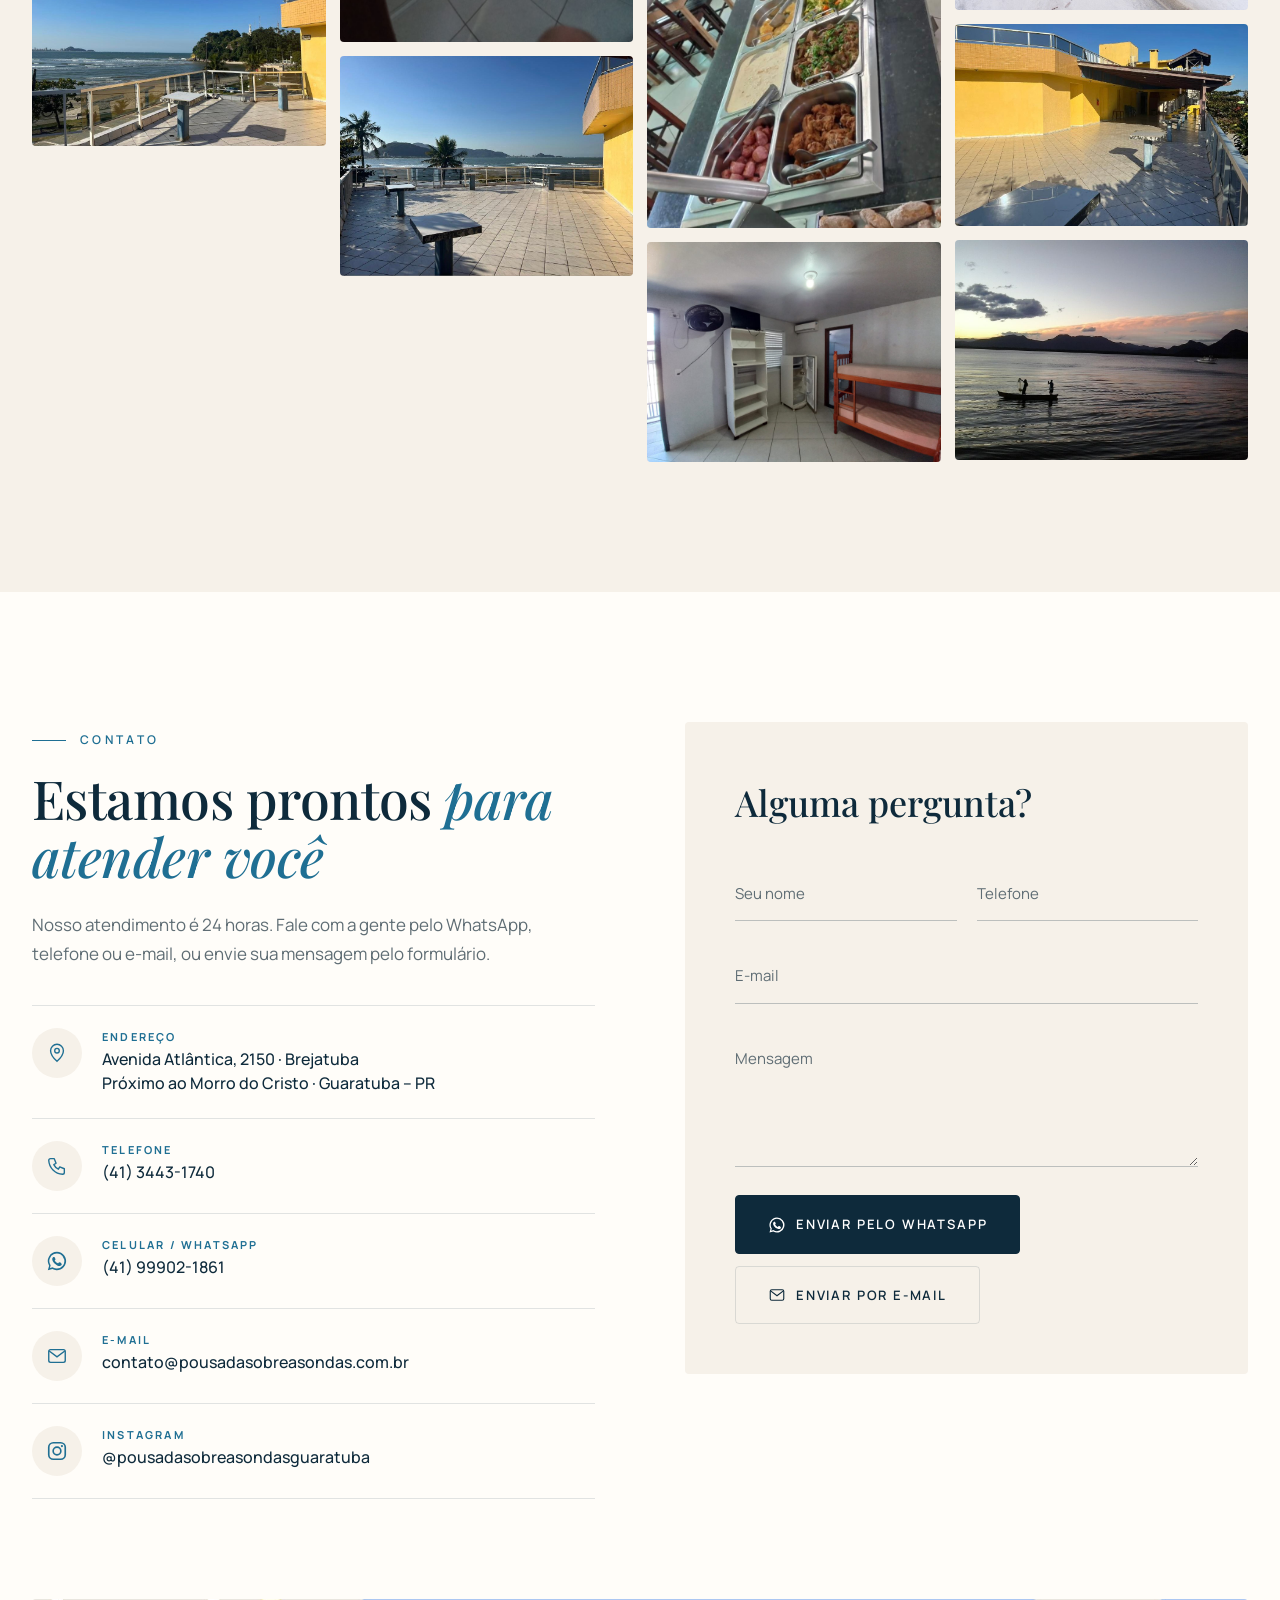
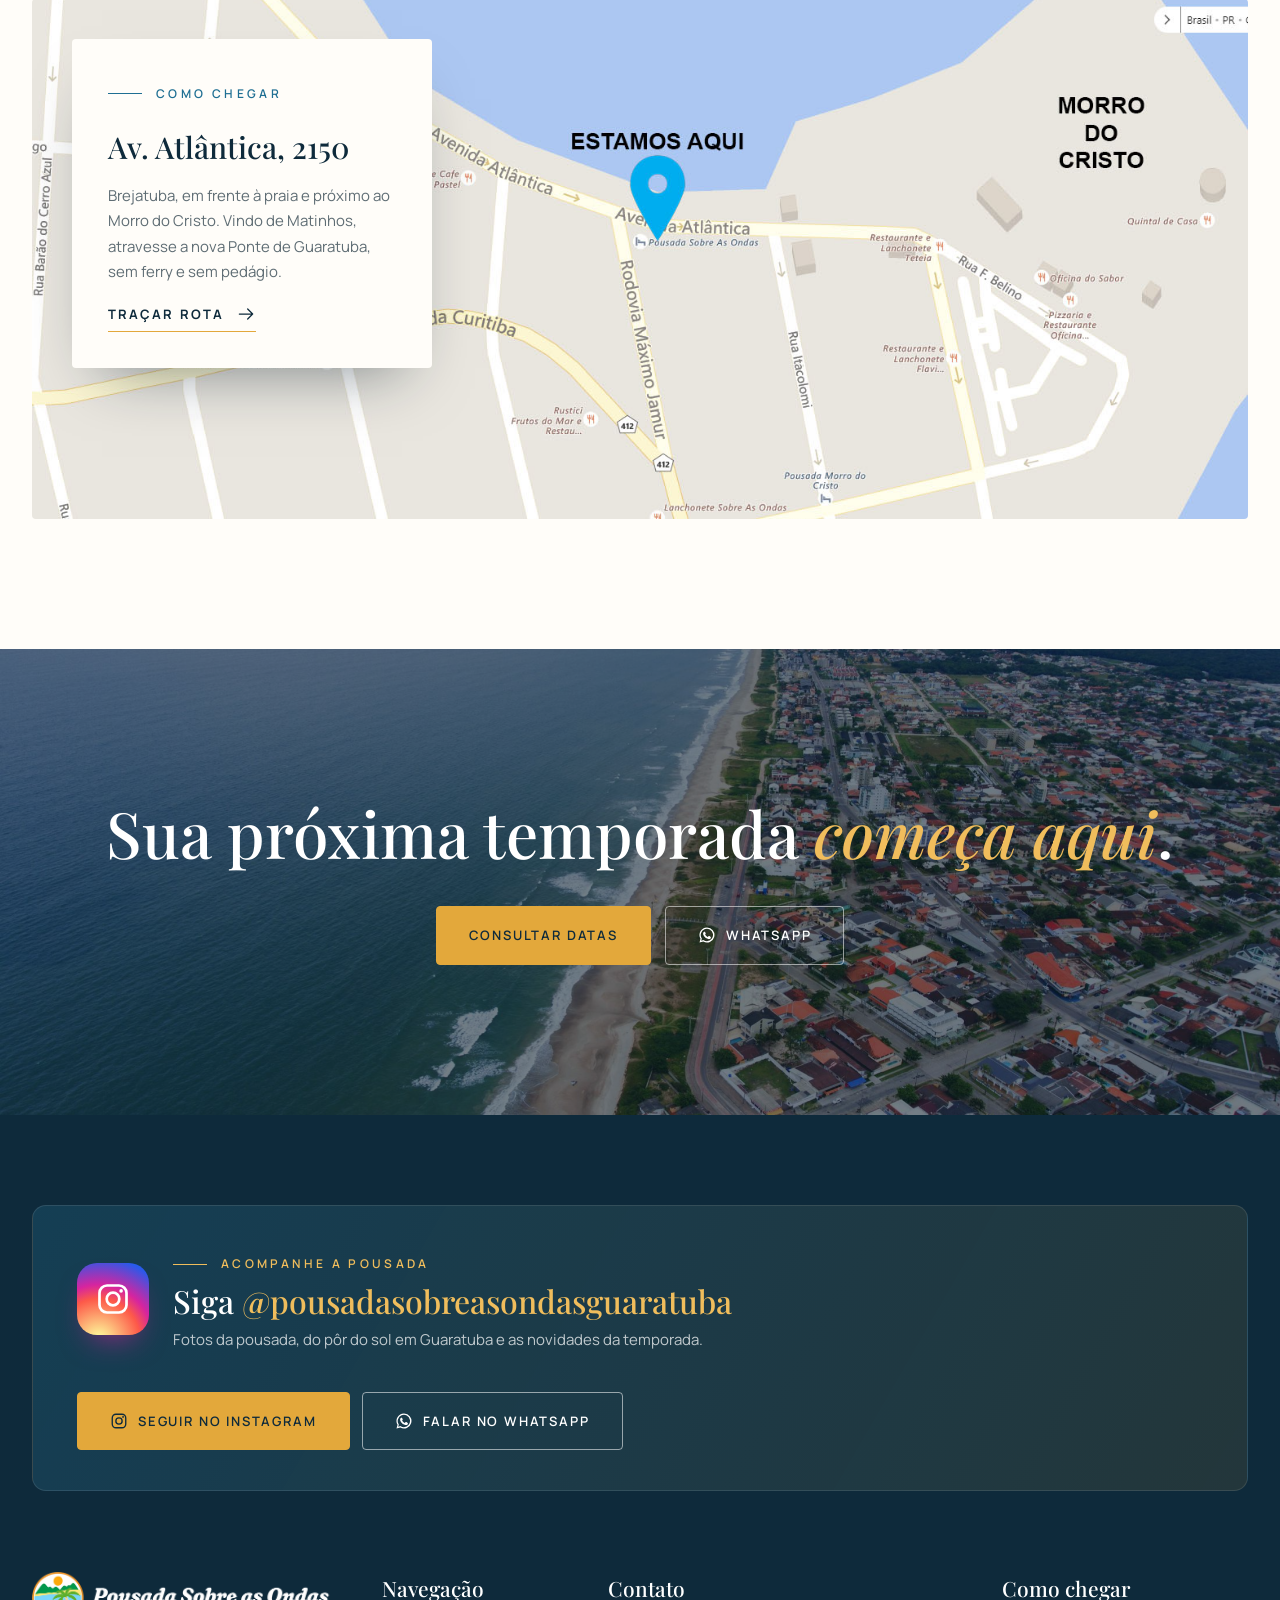
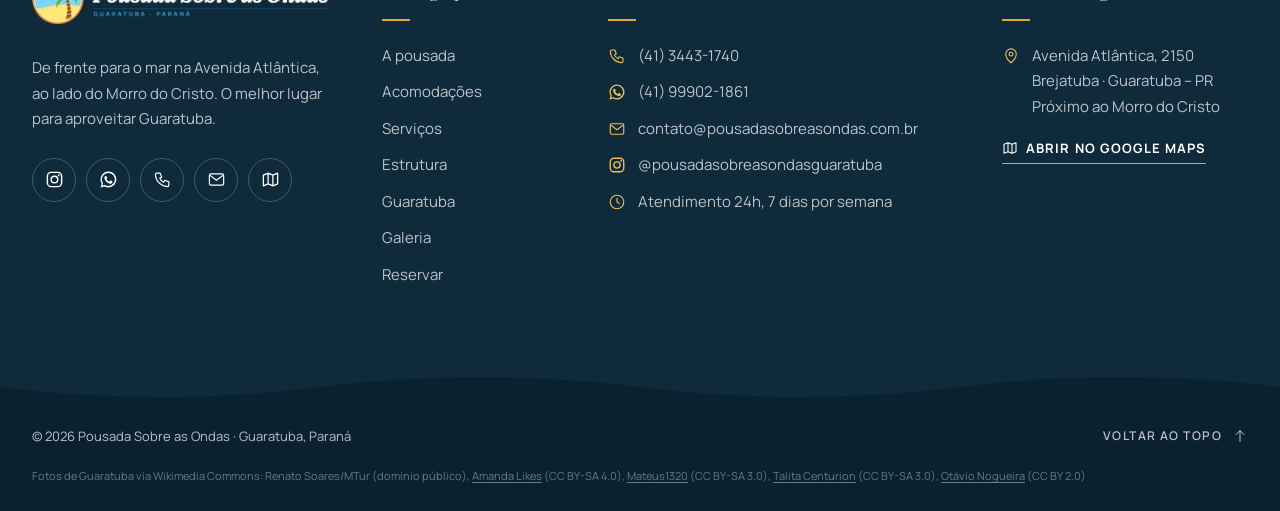
==== commit 2282a029: "Tira destaque do quarto de 8 pessoas e de quartos com vista para o mar A pousada continua descrita c" ====
--- a/index.html
+++ b/index.html
@@ -4,14 +4,14 @@
   <meta charset="utf-8">
   <meta name="viewport" content="width=device-width, initial-scale=1">
   <title>Pousada Sobre as Ondas · Frente para o mar em Guaratuba, PR</title>
-  <meta name="description" content="Pousada Sobre as Ondas: de frente para o mar na Avenida Atlântica, Brejatuba, Guaratuba – PR. Suítes com vista para o mar, quartos para 4, 6 e 8 pessoas com TV, frigobar e ventilador, atendimento 24 horas, Wi-Fi grátis e churrasqueira.">
+  <meta name="description" content="Pousada Sobre as Ondas: de frente para o mar na Avenida Atlântica, Brejatuba, Guaratuba – PR. quartos para famílias e grupos com TV, frigobar e ventilador, atendimento 24 horas, Wi-Fi grátis e churrasqueira.">
   <meta name="keywords" content="pousada guaratuba, pousada frente para o mar, hospedagem guaratuba, brejatuba, morro do cristo, litoral do paraná">
   <meta name="theme-color" content="#0e2a3b">
 
   <meta property="og:type" content="website">
   <meta property="og:locale" content="pt_BR">
   <meta property="og:title" content="Pousada Sobre as Ondas · Guaratuba, PR">
-  <meta property="og:description" content="De frente para o mar, ao lado do Morro do Cristo. Suítes com vista, atendimento 24h e o melhor de Guaratuba.">
+  <meta property="og:description" content="De frente para o mar, ao lado do Morro do Cristo. Atendimento 24h e o melhor de Guaratuba.">
   <meta property="og:url" content="https://pousadasobreasondas.com.br/">
   <meta property="og:image" content="https://pousadasobreasondas.com.br/images/pousada/vista-praia-morro.jpg">
 
@@ -167,11 +167,11 @@
         <div class="hero__titles">
           <h1 class="hero__title is-active">O mar é o seu <em>vizinho</em>.</h1>
           <h2 class="hero__title">Ao pé do <em>Morro do Cristo</em>.</h2>
-          <h2 class="hero__title">Acorde com <em>vista para o mar</em>.</h2>
+          <h2 class="hero__title">A praia do outro lado <em>da avenida</em>.</h2>
           <h2 class="hero__title">Espaço para <em>a família toda</em>.</h2>
           <h2 class="hero__title">O melhor lugar para <em>aproveitar Guaratuba</em>.</h2>
         </div>
-        <p class="hero__lead">De frente para a praia, na Avenida Atlântica. Suítes com vista, atendimento 24 horas e o descanso que você merece.</p>
+        <p class="hero__lead">De frente para a praia, na Avenida Atlântica. Quartos com TV, frigobar e ventilador, atendimento 24 horas e o descanso que você merece.</p>
         <div class="hero__actions">
           <a href="#reservar" class="btn btn--gold">Consultar disponibilidade</a>
           <a href="#sobre" class="btn btn--ghost">Conheça a pousada</a>
@@ -253,7 +253,7 @@
               </div>
             </div>
             <div class="kids-ages" id="kids-ages" hidden></div>
-            <p class="picker__note">Quartos para 4, 6 e 8 pessoas.</p>
+            <p class="picker__note">Quartos para famílias e grupos.</p>
             <div class="picker__foot">
               <button type="button" class="btn btn--gold btn--sm" data-guests="done">Pronto</button>
             </div>
@@ -358,7 +358,7 @@
             </div>
           </article>
           <article class="room-card">
-            <div class="room-card__img"><img src="images/pousada/quarto-vista-mar.jpg" alt="Quarto para 6 pessoas com vista para o mar" loading="lazy"><span class="room-card__tag">Família</span></div>
+            <div class="room-card__img"><img src="images/pousada/quarto-grupo.jpg" alt="Quarto para 6 pessoas" loading="lazy"><span class="room-card__tag">Família</span></div>
             <div class="room-card__body">
               <h3>Quarto para 6 pessoas</h3>
               <p>Mais espaço para a família ou a turma, com conforto para descansar depois do dia de praia.</p>
@@ -371,27 +371,13 @@
               <a class="link-arrow room-card__cta" href="https://api.whatsapp.com/send?phone=5541999021861&amp;text=Ol%C3%A1!%20Gostaria%20de%20consultar%20disponibilidade%20do%20quarto%20para%206%20pessoas." target="_blank" rel="noopener">Consultar este quarto <svg><use href="#i-arrow"/></svg></a>
             </div>
           </article>
-          <article class="room-card">
-            <div class="room-card__img"><img src="images/pousada/quarto-beliches.jpg" alt="Quarto amplo para 8 pessoas com beliches" loading="lazy"><span class="room-card__tag">Grupos</span></div>
-            <div class="room-card__body">
-              <h3>Quarto para 8 pessoas</h3>
-              <p>Amplo e arejado, perfeito para famílias grandes, turmas e excursões.</p>
-              <ul class="room-card__amen">
-                <li><svg><use href="#i-tv"/></svg>TV</li>
-                <li><svg><use href="#i-fan"/></svg>Ventilador</li>
-                <li><svg><use href="#i-fridge"/></svg>Frigobar</li>
-                <li><svg><use href="#i-bath"/></svg>Banheiro</li>
-              </ul>
-              <a class="link-arrow room-card__cta" href="https://api.whatsapp.com/send?phone=5541999021861&amp;text=Ol%C3%A1!%20Gostaria%20de%20consultar%20disponibilidade%20do%20quarto%20para%208%20pessoas." target="_blank" rel="noopener">Consultar este quarto <svg><use href="#i-arrow"/></svg></a>
-            </div>
-          </article>
-        </div>
+                  </div>
       </div>
 
       <div class="container">
         <div class="rooms__info reveal">
           <div class="rooms__info-item"><svg><use href="#i-tv"/></svg><p><strong>Todos os quartos</strong> têm TV, banheiro, ventilador e frigobar.</p></div>
-          <div class="rooms__info-item"><svg><use href="#i-users"/></svg><p><strong>Quartos para 4, 6 e 8 pessoas</strong>, ideais para famílias e grupos.</p></div>
+          <div class="rooms__info-item"><svg><use href="#i-users"/></svg><p><strong>Quartos para 4 e 6 pessoas.</strong> Para grupos maiores, consulte pelo WhatsApp.</p></div>
           <div class="rooms__info-item"><svg><use href="#i-meal"/></svg><p><strong>Na temporada de verão</strong> oferecemos refeições completas.</p></div>
           <div class="rooms__info-item"><svg><use href="#i-bed"/></svg><p><strong>Traga sua roupa de cama:</strong> lençol, travesseiro e fronha.</p></div>
         </div>
@@ -559,7 +545,6 @@
           <a class="g-item" data-cat="quartos" href="images/pousada/quarto-casal-beliche.jpg"><img src="images/pousada/quarto-casal-beliche.jpg" alt="Quarto com cama de casal e beliche" loading="lazy"></a>
           <a class="g-item" data-cat="pousada" href="images/pousada/fachada.jpg"><img src="images/pousada/fachada.jpg" alt="Fachada da pousada" loading="lazy"></a>
           <a class="g-item" data-cat="pousada" href="images/pousada/terraco-vista-morro.jpg"><img src="images/pousada/terraco-vista-morro.jpg" alt="Terraço com vista para o Morro do Cristo" loading="lazy"></a>
-          <a class="g-item" data-cat="quartos" href="images/pousada/quarto-vista-mar.jpg"><img src="images/pousada/quarto-vista-mar.jpg" alt="Quarto com vista para o mar" loading="lazy"></a>
           <a class="g-item" data-cat="pousada" href="images/pousada/buffet-saladas.jpg"><img src="images/pousada/buffet-saladas.jpg" alt="Buffet de saladas" loading="lazy"></a>
           <a class="g-item" data-cat="praia" href="images/pousada/morro-noite.jpg"><img src="images/pousada/morro-noite.jpg" alt="Morro do Cristo iluminado à noite" loading="lazy"></a>
           <a class="g-item" data-cat="pousada" href="images/pousada/vista-praia.jpg"><img src="images/pousada/vista-praia.jpg" alt="Praia de Brejatuba vista da pousada" loading="lazy"></a>
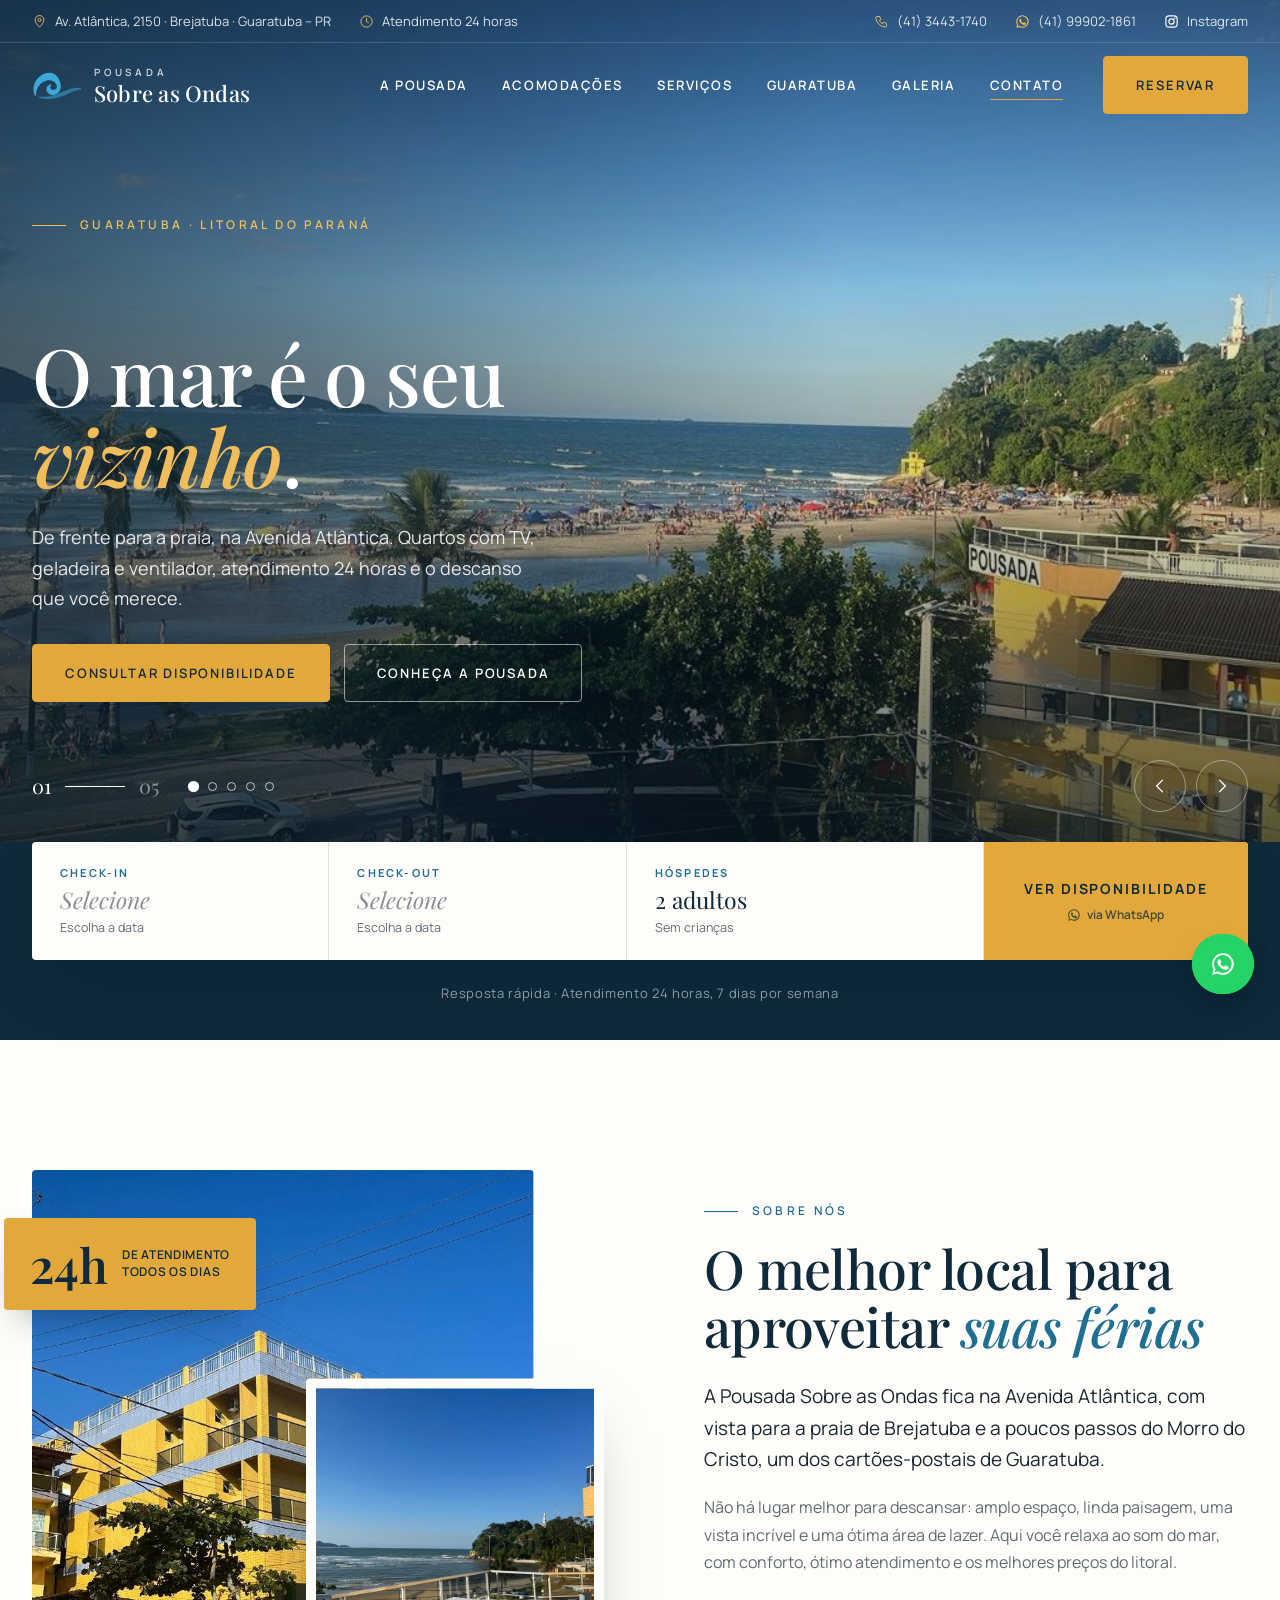
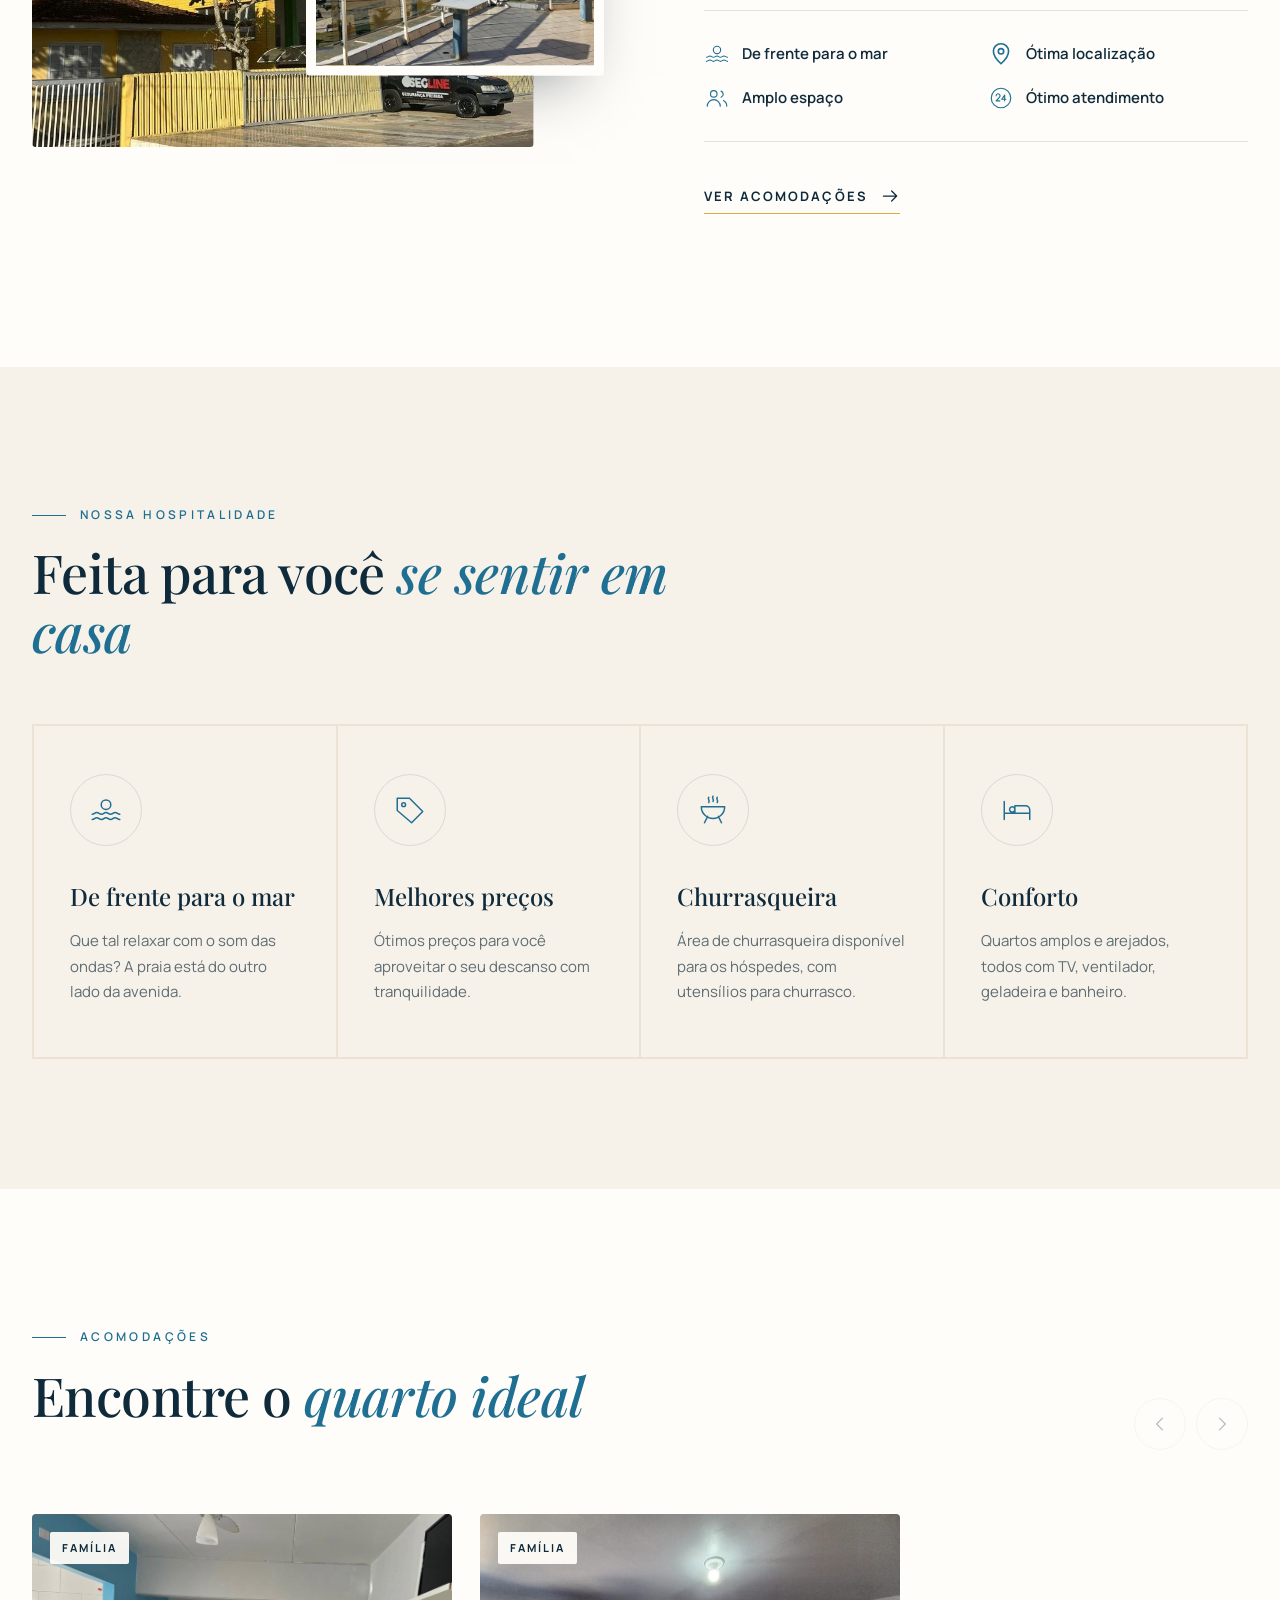
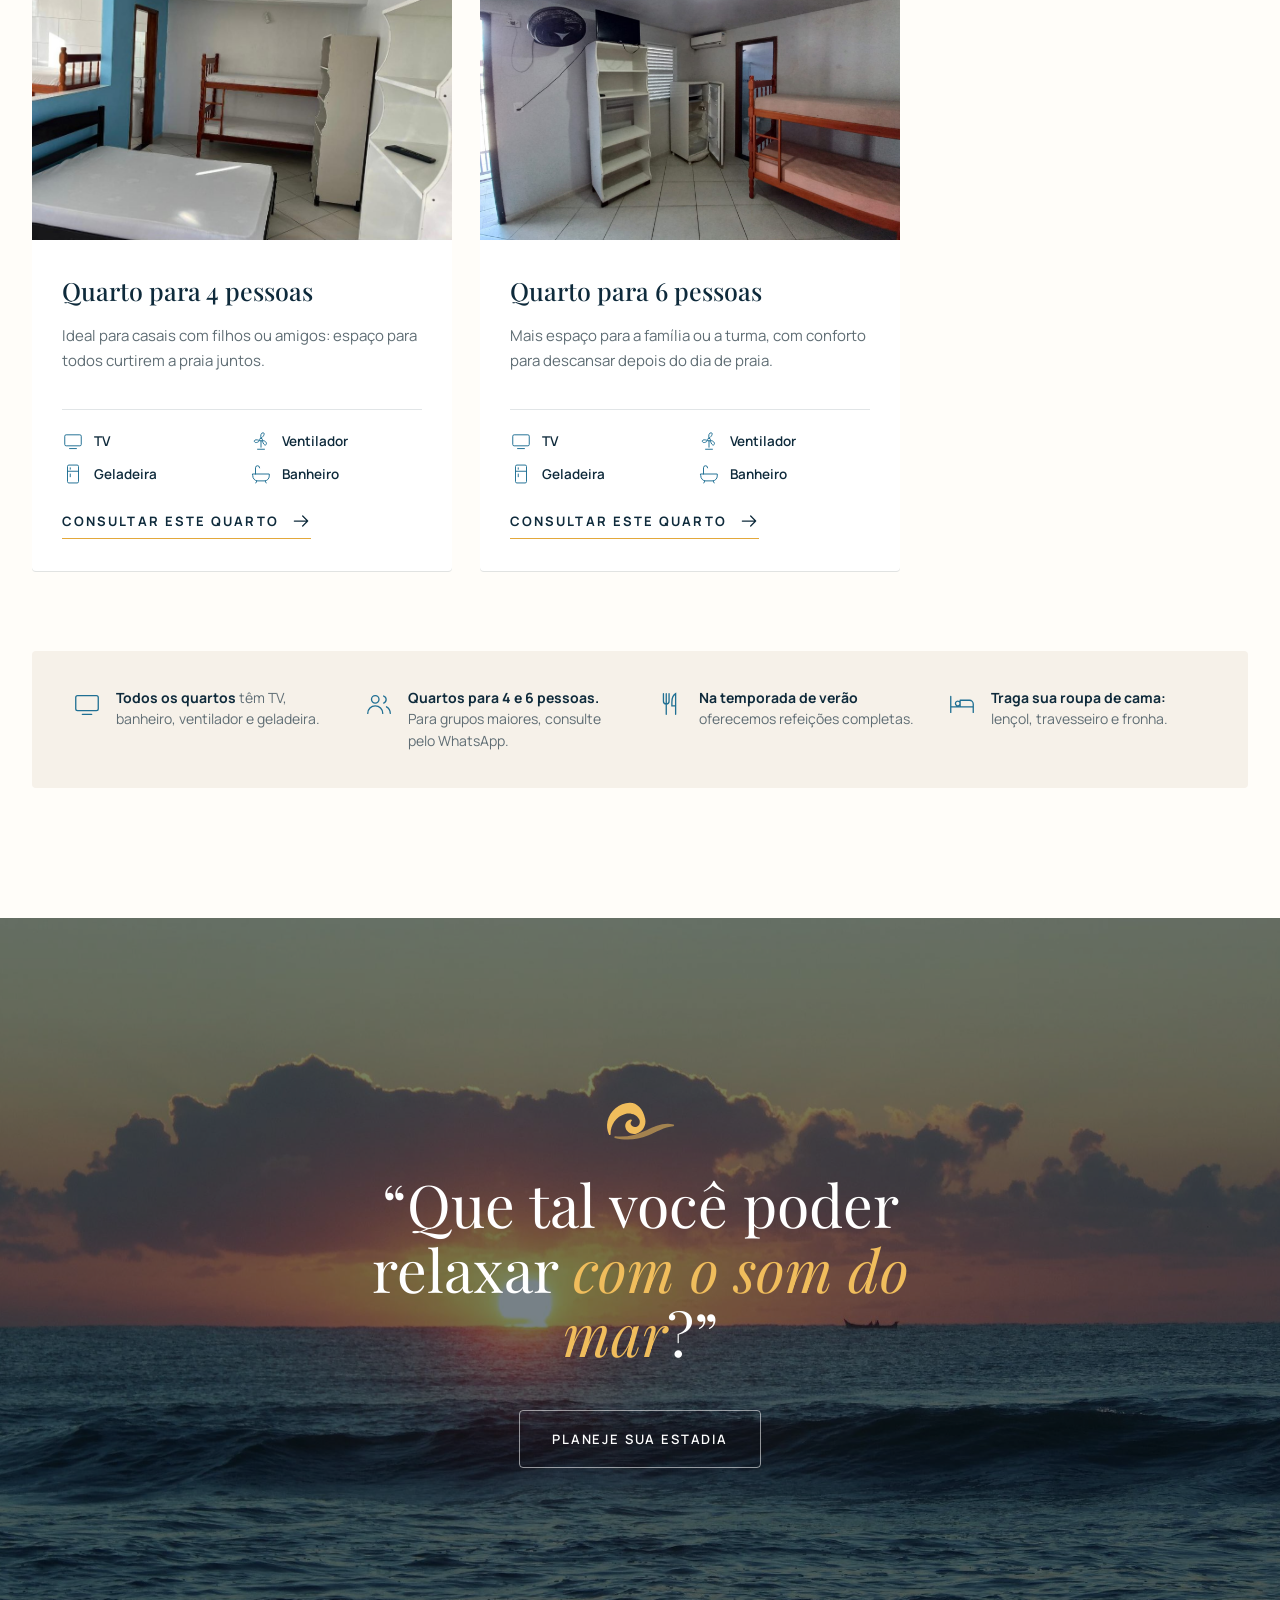
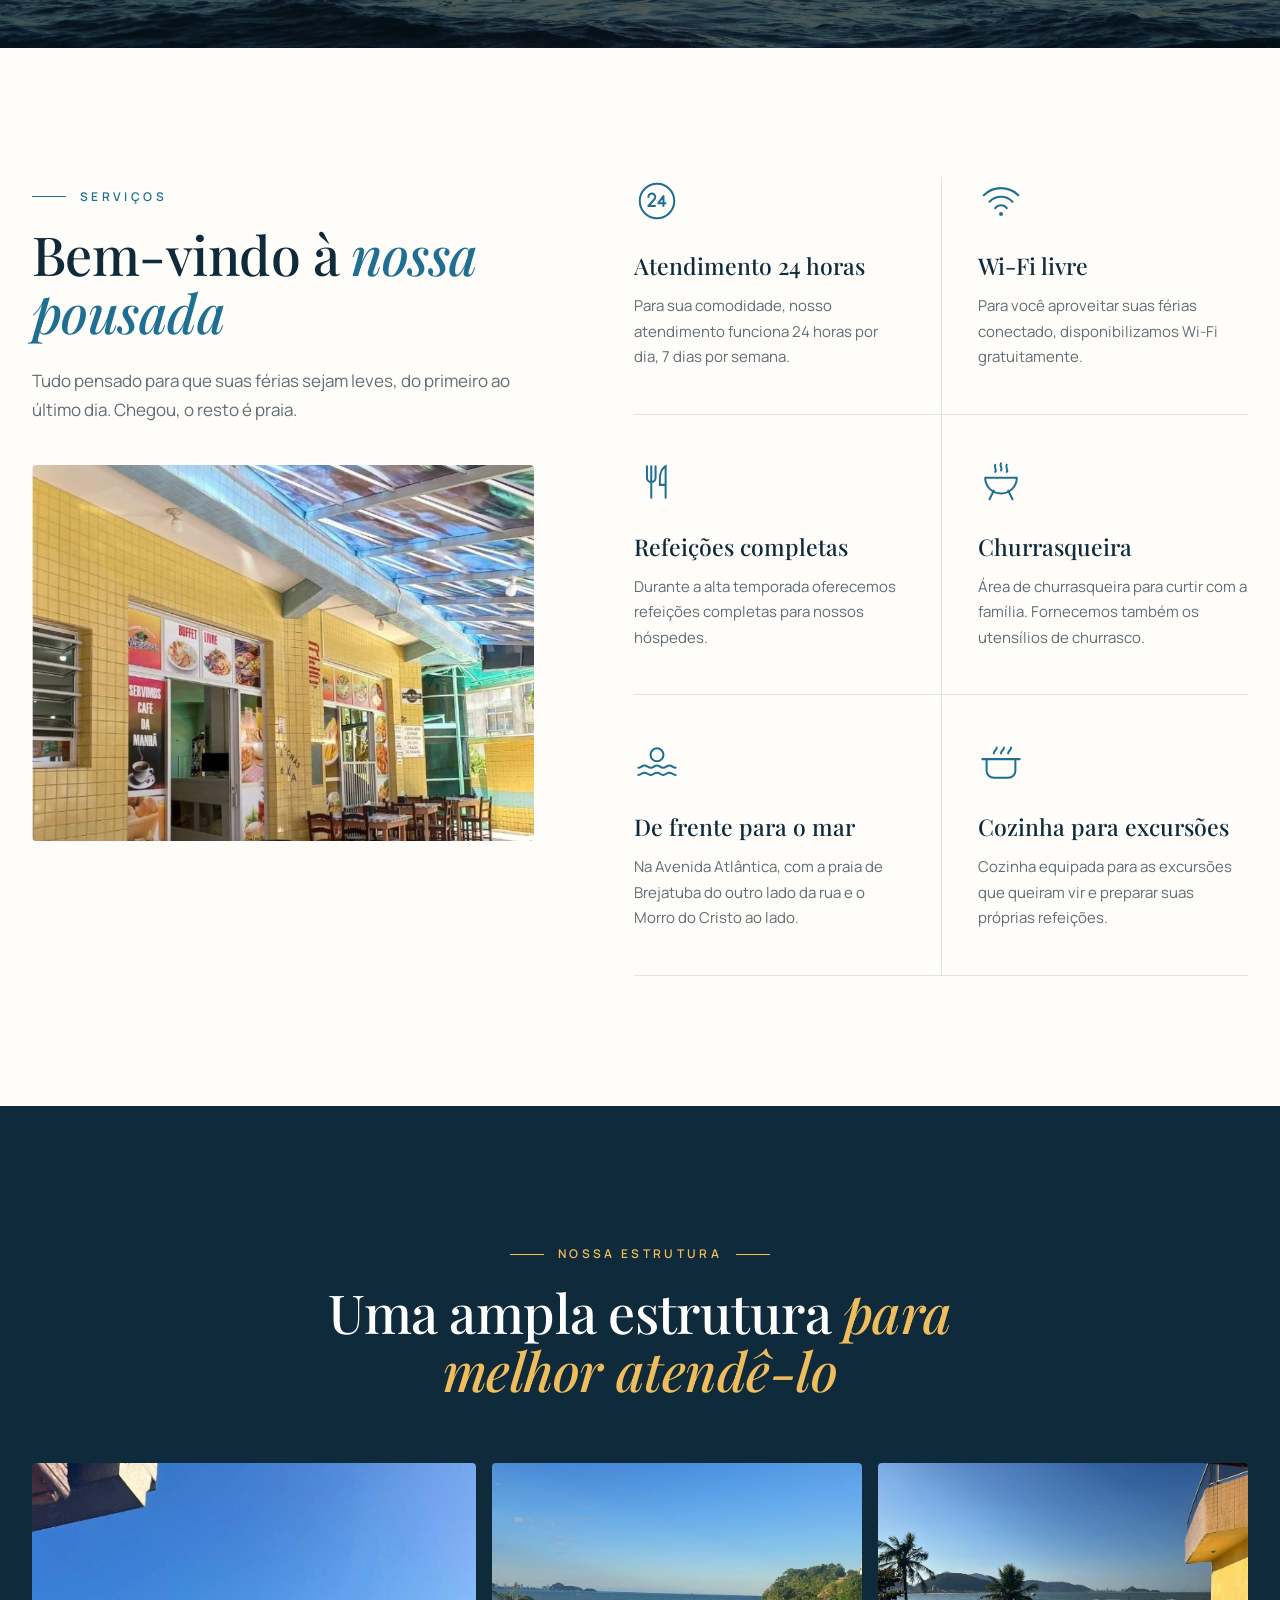
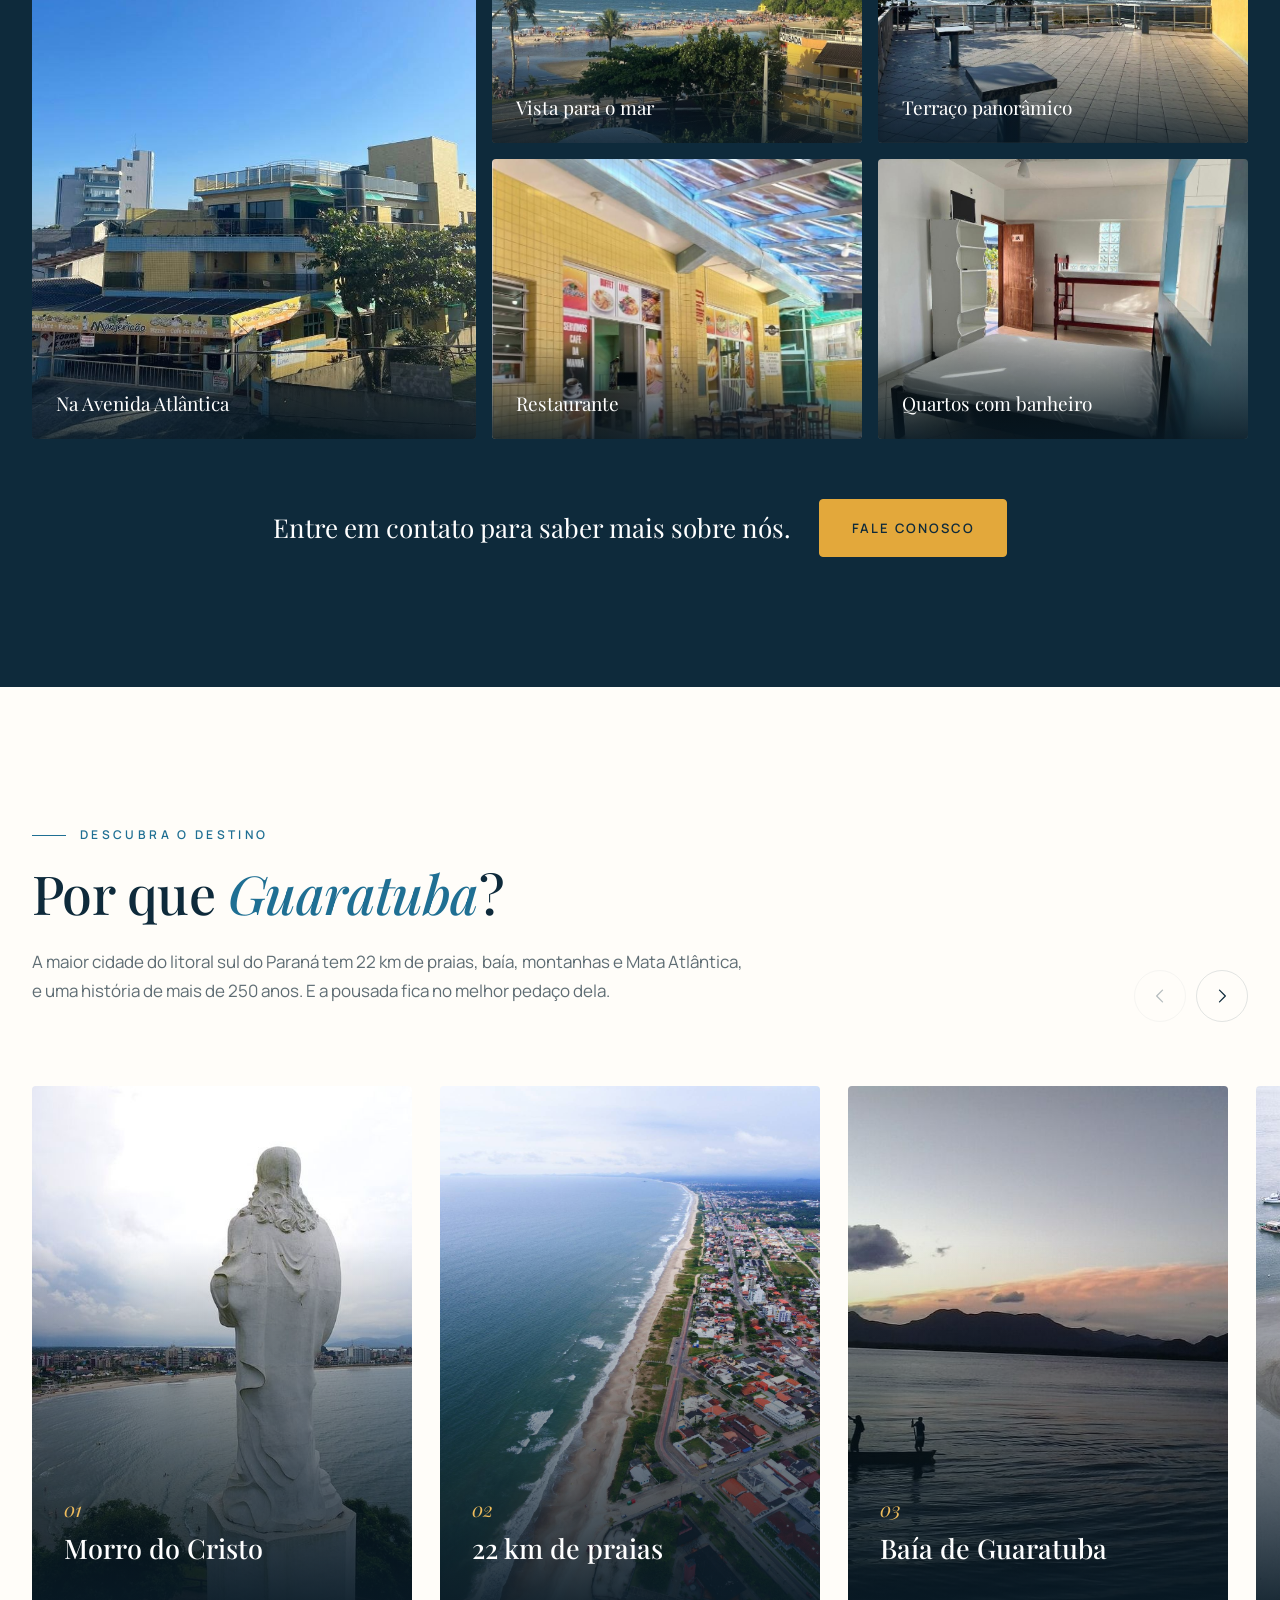
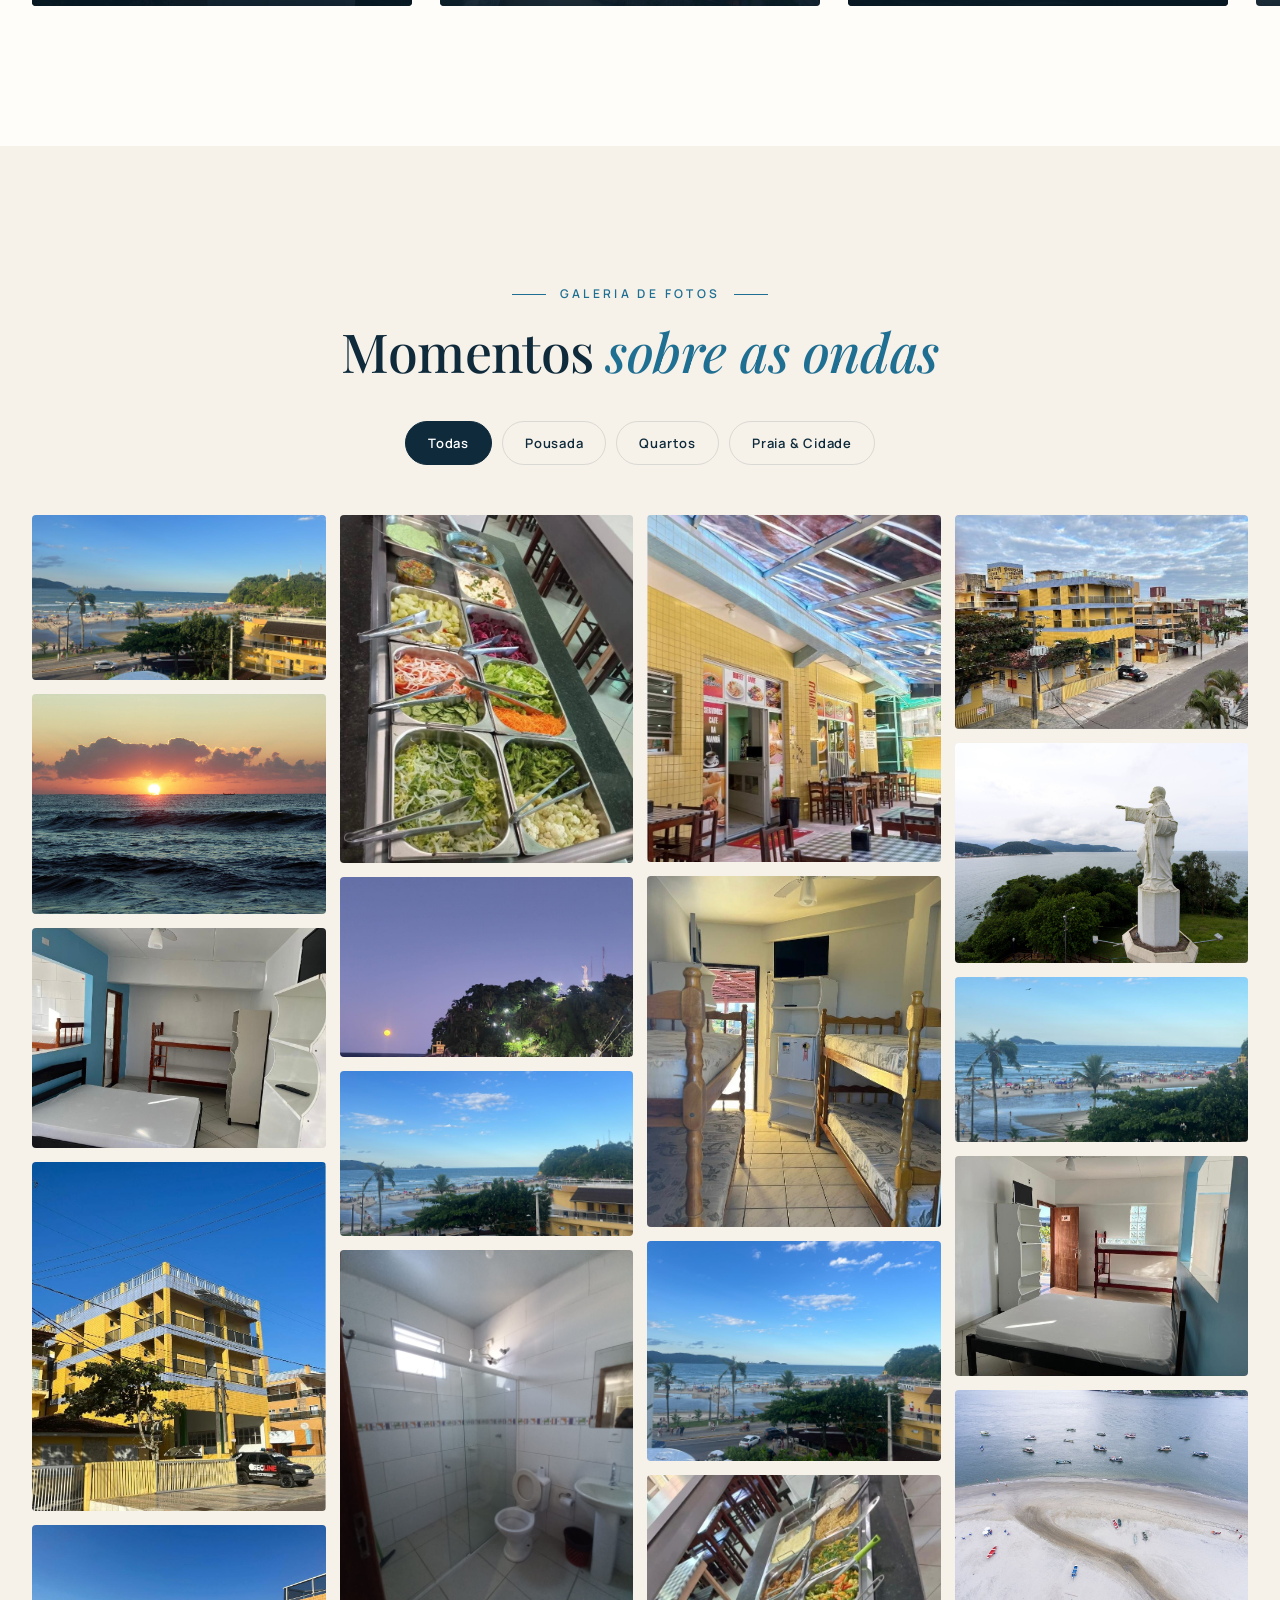
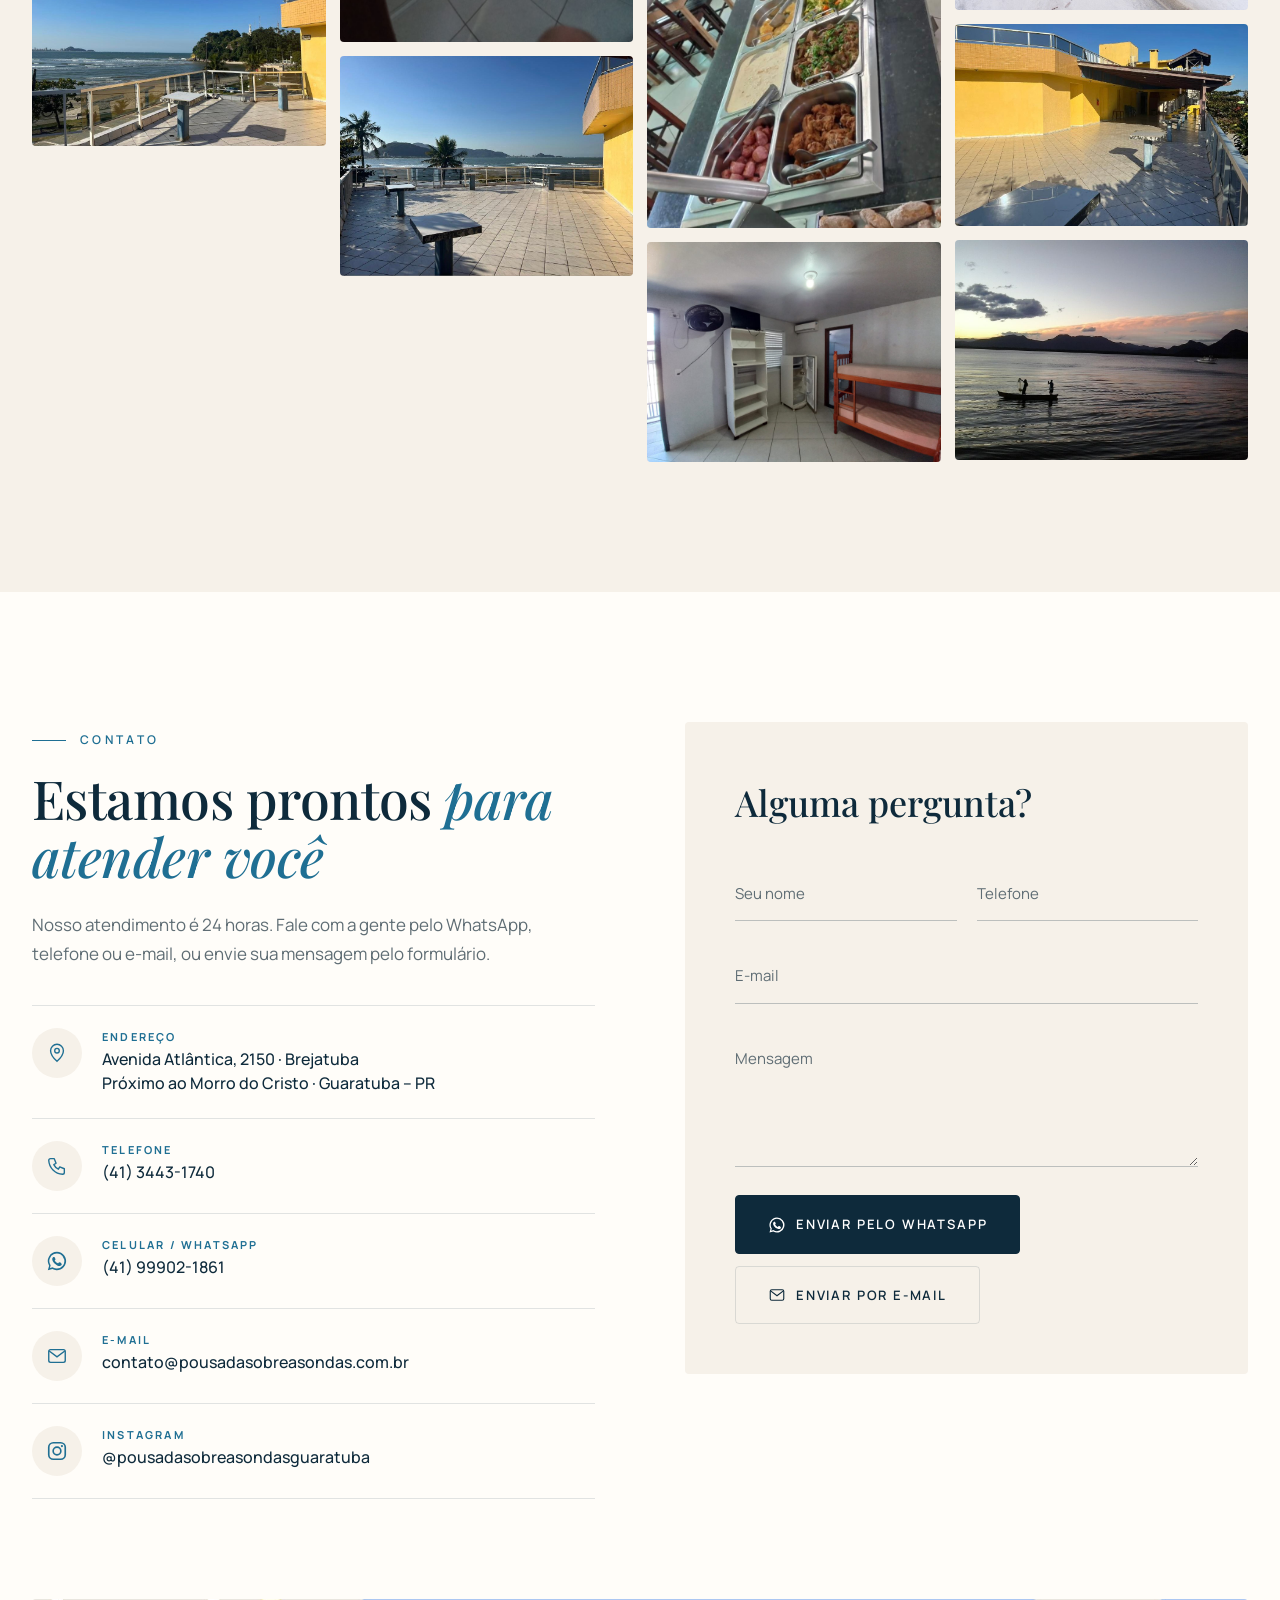
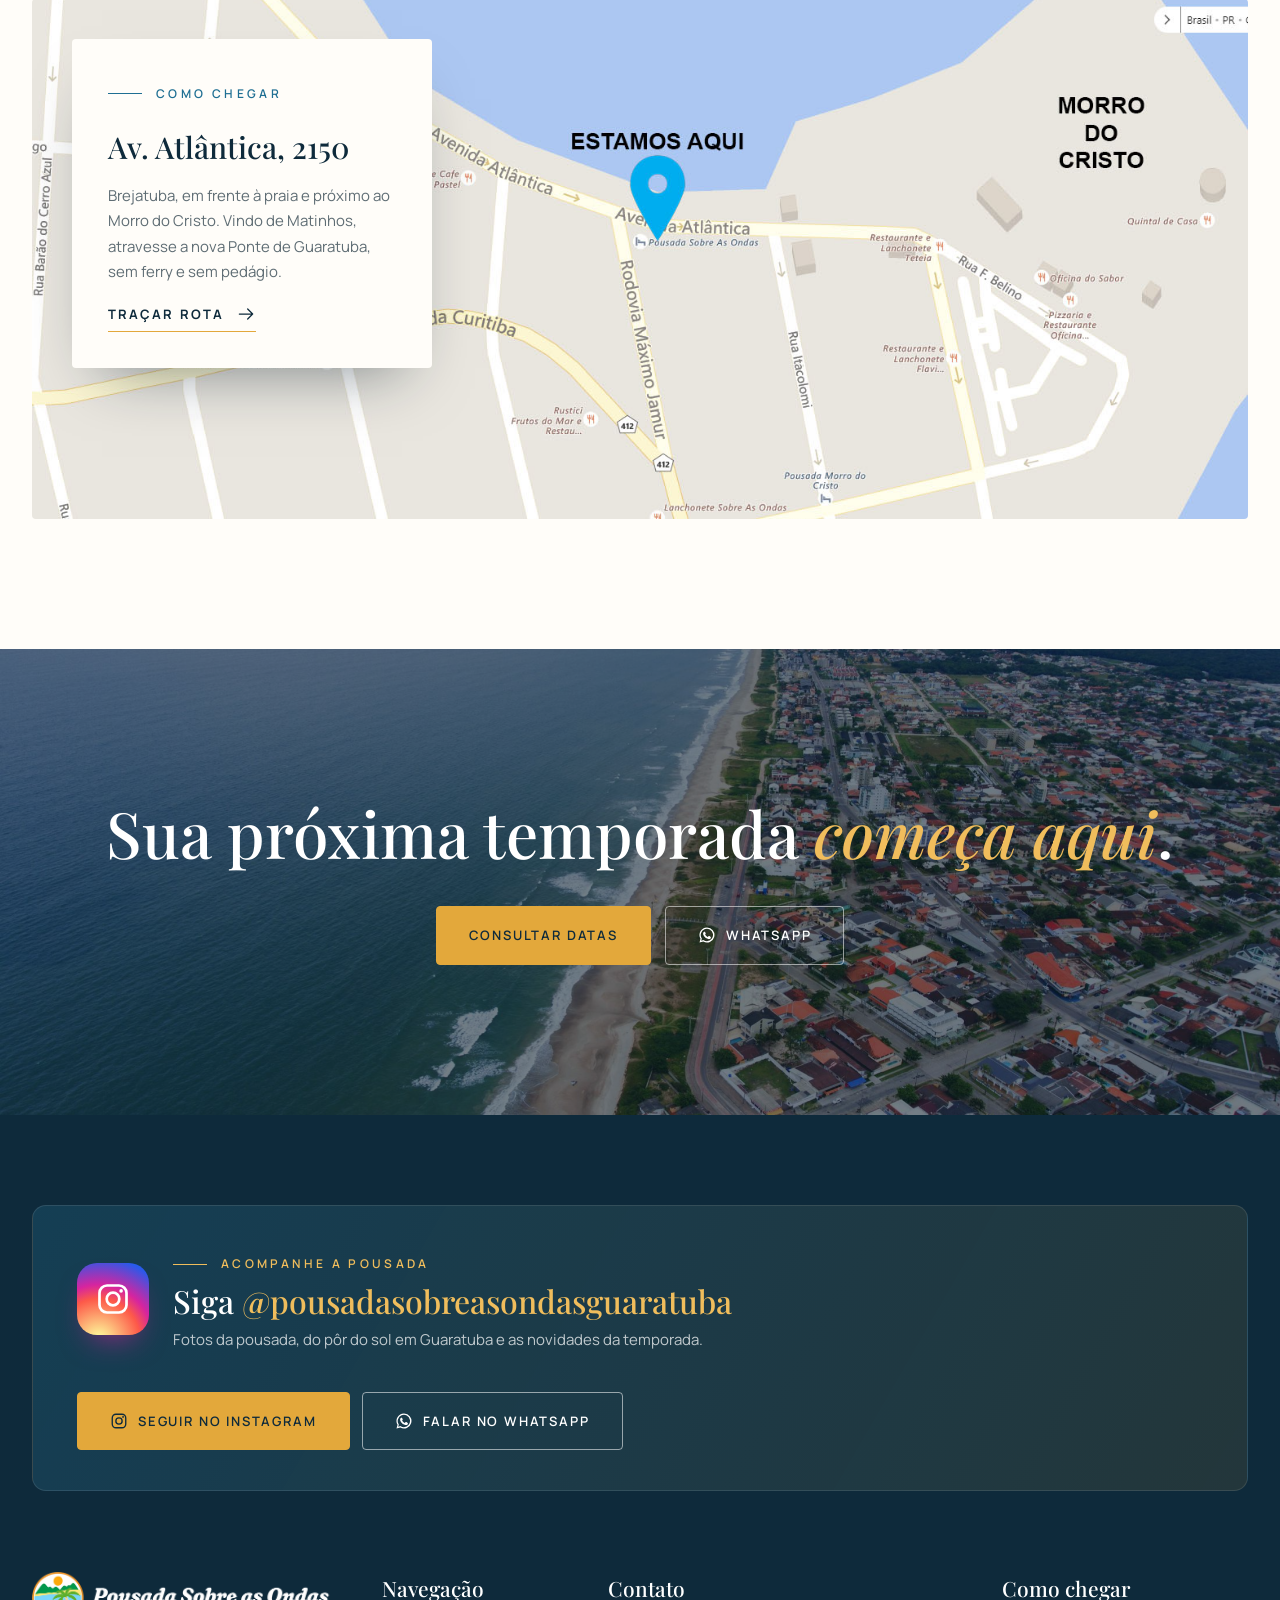
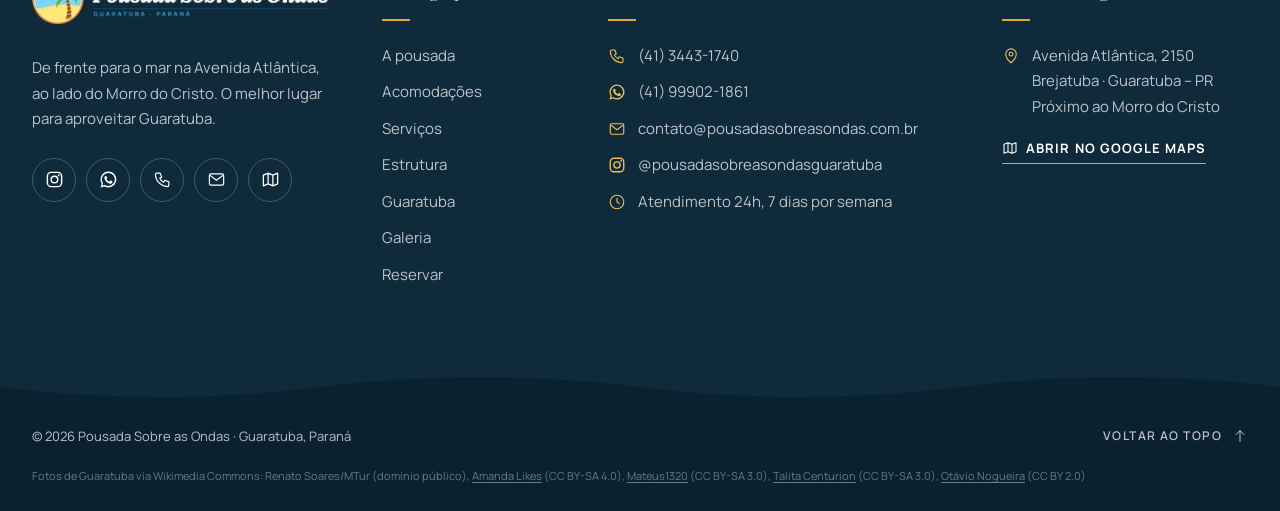
==== commit 7a201677: "Troca frigobar por geladeira; imagens do carrossel de quartos e story de vagas Co-Authored-By: Claud" ====
--- a/index.html
+++ b/index.html
@@ -4,7 +4,7 @@
   <meta charset="utf-8">
   <meta name="viewport" content="width=device-width, initial-scale=1">
   <title>Pousada Sobre as Ondas · Frente para o mar em Guaratuba, PR</title>
-  <meta name="description" content="Pousada Sobre as Ondas: de frente para o mar na Avenida Atlântica, Brejatuba, Guaratuba – PR. quartos para famílias e grupos com TV, frigobar e ventilador, atendimento 24 horas, Wi-Fi grátis e churrasqueira.">
+  <meta name="description" content="Pousada Sobre as Ondas: de frente para o mar na Avenida Atlântica, Brejatuba, Guaratuba – PR. Quartos para famílias e grupos com TV, geladeira e ventilador, atendimento 24 horas, Wi-Fi grátis e churrasqueira.">
   <meta name="keywords" content="pousada guaratuba, pousada frente para o mar, hospedagem guaratuba, brejatuba, morro do cristo, litoral do paraná">
   <meta name="theme-color" content="#0e2a3b">
 
@@ -46,7 +46,7 @@
       {"@type": "LocationFeatureSpecification", "name": "Churrasqueira", "value": true},
       {"@type": "LocationFeatureSpecification", "name": "Atendimento 24 horas", "value": true},
       {"@type": "LocationFeatureSpecification", "name": "TV no quarto", "value": true},
-      {"@type": "LocationFeatureSpecification", "name": "Frigobar", "value": true},
+      {"@type": "LocationFeatureSpecification", "name": "Geladeira", "value": true},
       {"@type": "LocationFeatureSpecification", "name": "Ventilador", "value": true}
     ]
   }
@@ -171,7 +171,7 @@
           <h2 class="hero__title">Espaço para <em>a família toda</em>.</h2>
           <h2 class="hero__title">O melhor lugar para <em>aproveitar Guaratuba</em>.</h2>
         </div>
-        <p class="hero__lead">De frente para a praia, na Avenida Atlântica. Quartos com TV, frigobar e ventilador, atendimento 24 horas e o descanso que você merece.</p>
+        <p class="hero__lead">De frente para a praia, na Avenida Atlântica. Quartos com TV, geladeira e ventilador, atendimento 24 horas e o descanso que você merece.</p>
         <div class="hero__actions">
           <a href="#reservar" class="btn btn--gold">Consultar disponibilidade</a>
           <a href="#sobre" class="btn btn--ghost">Conheça a pousada</a>
@@ -320,7 +320,7 @@
           <article class="feature reveal">
             <span class="feature__icon"><svg><use href="#i-bed"/></svg></span>
             <h3>Conforto</h3>
-            <p>Quartos amplos e arejados, todos com TV, ventilador, frigobar e banheiro.</p>
+            <p>Quartos amplos e arejados, todos com TV, ventilador, geladeira e banheiro.</p>
           </article>
         </div>
       </div>
@@ -351,7 +351,7 @@
               <ul class="room-card__amen">
                 <li><svg><use href="#i-tv"/></svg>TV</li>
                 <li><svg><use href="#i-fan"/></svg>Ventilador</li>
-                <li><svg><use href="#i-fridge"/></svg>Frigobar</li>
+                <li><svg><use href="#i-fridge"/></svg>Geladeira</li>
                 <li><svg><use href="#i-bath"/></svg>Banheiro</li>
               </ul>
               <a class="link-arrow room-card__cta" href="https://api.whatsapp.com/send?phone=5541999021861&amp;text=Ol%C3%A1!%20Gostaria%20de%20consultar%20disponibilidade%20do%20quarto%20para%204%20pessoas." target="_blank" rel="noopener">Consultar este quarto <svg><use href="#i-arrow"/></svg></a>
@@ -365,7 +365,7 @@
               <ul class="room-card__amen">
                 <li><svg><use href="#i-tv"/></svg>TV</li>
                 <li><svg><use href="#i-fan"/></svg>Ventilador</li>
-                <li><svg><use href="#i-fridge"/></svg>Frigobar</li>
+                <li><svg><use href="#i-fridge"/></svg>Geladeira</li>
                 <li><svg><use href="#i-bath"/></svg>Banheiro</li>
               </ul>
               <a class="link-arrow room-card__cta" href="https://api.whatsapp.com/send?phone=5541999021861&amp;text=Ol%C3%A1!%20Gostaria%20de%20consultar%20disponibilidade%20do%20quarto%20para%206%20pessoas." target="_blank" rel="noopener">Consultar este quarto <svg><use href="#i-arrow"/></svg></a>
@@ -376,7 +376,7 @@
 
       <div class="container">
         <div class="rooms__info reveal">
-          <div class="rooms__info-item"><svg><use href="#i-tv"/></svg><p><strong>Todos os quartos</strong> têm TV, banheiro, ventilador e frigobar.</p></div>
+          <div class="rooms__info-item"><svg><use href="#i-tv"/></svg><p><strong>Todos os quartos</strong> têm TV, banheiro, ventilador e geladeira.</p></div>
           <div class="rooms__info-item"><svg><use href="#i-users"/></svg><p><strong>Quartos para 4 e 6 pessoas.</strong> Para grupos maiores, consulte pelo WhatsApp.</p></div>
           <div class="rooms__info-item"><svg><use href="#i-meal"/></svg><p><strong>Na temporada de verão</strong> oferecemos refeições completas.</p></div>
           <div class="rooms__info-item"><svg><use href="#i-bed"/></svg><p><strong>Traga sua roupa de cama:</strong> lençol, travesseiro e fronha.</p></div>
